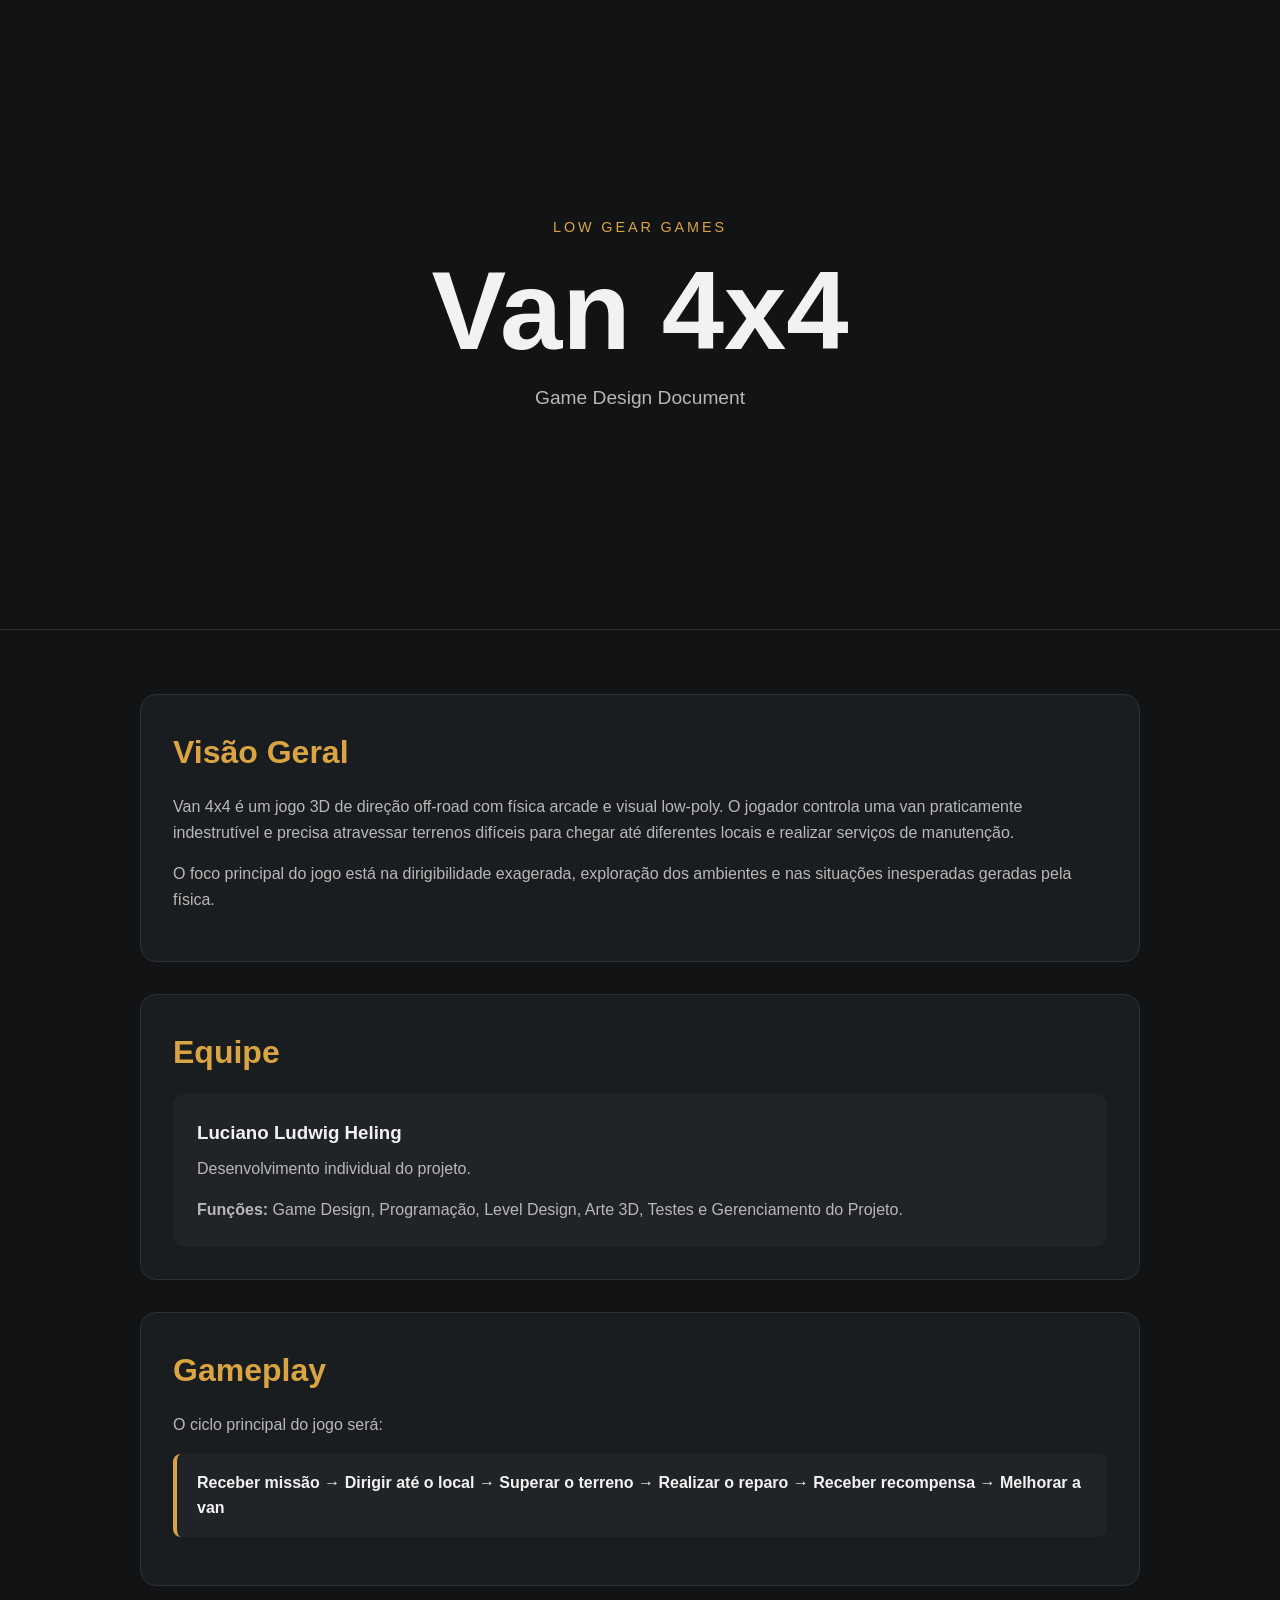
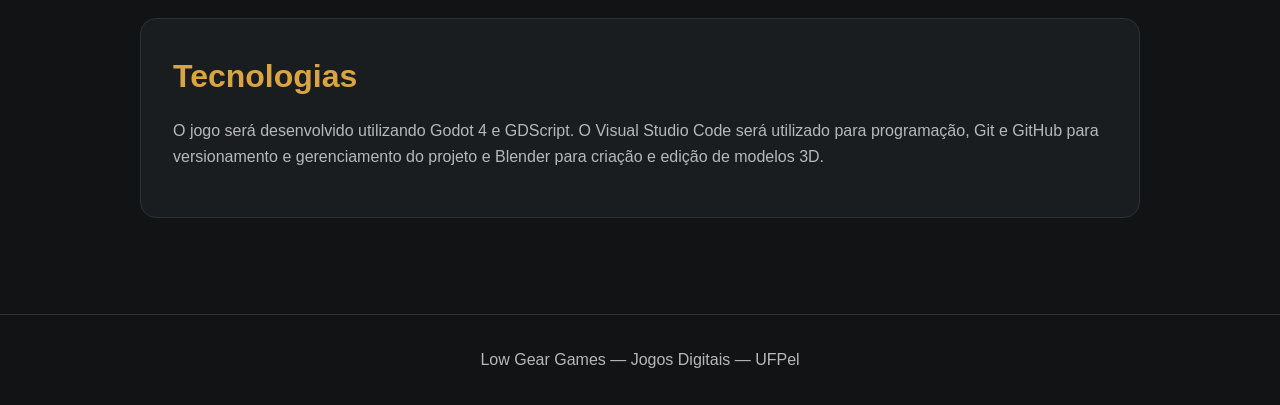
==== docs/gdd/index.html @ 1d203abe "docs: create initial GDD structure" ====
<!DOCTYPE html>
<html lang="pt-BR">
<head>
    <meta charset="UTF-8">
    <meta name="viewport" content="width=device-width, initial-scale=1.0">

    <title>Van 4x4 — Game Design Document</title>

    <link rel="stylesheet" href="style.css">
</head>

<body>

    <header class="hero">
        <p class="team-name">Low Gear Games</p>

        <h1>Van 4x4</h1>

        <p class="subtitle">
            Game Design Document
        </p>
    </header>

    <main>

        <section id="overview">
            <h2>Visão Geral</h2>

            <p>
                Van 4x4 é um jogo 3D de direção off-road com física arcade e
                visual low-poly. O jogador controla uma van praticamente
                indestrutível e precisa atravessar terrenos difíceis para
                chegar até diferentes locais e realizar serviços de manutenção.
            </p>

            <p>
                O foco principal do jogo está na dirigibilidade exagerada,
                exploração dos ambientes e nas situações inesperadas geradas
                pela física.
            </p>
        </section>


        <section id="team">
            <h2>Equipe</h2>

            <div class="team-member">
                <h3>Luciano Ludwig Heling</h3>

                <p>
                    Desenvolvimento individual do projeto.
                </p>

                <p>
                    <strong>Funções:</strong>
                    Game Design, Programação, Level Design, Arte 3D,
                    Testes e Gerenciamento do Projeto.
                </p>
            </div>
        </section>


        <section id="gameplay">
            <h2>Gameplay</h2>

            <p>
                O ciclo principal do jogo será:
            </p>

            <p class="game-loop">
                Receber missão → Dirigir até o local → Superar o terreno →
                Realizar o reparo → Receber recompensa → Melhorar a van
            </p>
        </section>


        <section id="technology">
            <h2>Tecnologias</h2>

            <p>
                O jogo será desenvolvido utilizando Godot 4 e GDScript.
                O Visual Studio Code será utilizado para programação,
                Git e GitHub para versionamento e gerenciamento do projeto
                e Blender para criação e edição de modelos 3D.
            </p>
        </section>

    </main>

    <footer>
        <p>Low Gear Games — Jogos Digitais — UFPel</p>
    </footer>

</body>
</html>
---- docs/gdd/style.css ----
:root {
    --bg: #111315;
    --panel: #1a1d20;
    --panel-soft: #202428;
    --text: #f2f2f2;
    --muted: #b8b8b8;
    --accent: #d9a441;
    --accent-soft: #7d5a1f;
    --border: #2c3136;
}

* {
    box-sizing: border-box;
    margin: 0;
    padding: 0;
}

html {
    scroll-behavior: smooth;
}

body {
    font-family: Arial, Helvetica, sans-serif;
    background: var(--bg);
    color: var(--text);
    line-height: 1.6;
}

.hero {
    min-height: 70vh;
    display: flex;
    flex-direction: column;
    justify-content: center;
    align-items: center;
    text-align: center;
    padding: 4rem 2rem;
    border-bottom: 1px solid var(--border);
}

.team-name {
    color: var(--accent);
    text-transform: uppercase;
    letter-spacing: 0.18rem;
    font-size: 0.9rem;
    margin-bottom: 1rem;
}

.hero h1 {
    font-size: clamp(3rem, 10vw, 7rem);
    line-height: 1;
    margin-bottom: 1rem;
}

.subtitle {
    color: var(--muted);
    font-size: 1.2rem;
}

main {
    width: min(1000px, 90%);
    margin: 0 auto;
    padding: 4rem 0;
}

section {
    background: var(--panel);
    border: 1px solid var(--border);
    border-radius: 16px;
    padding: 2rem;
    margin-bottom: 2rem;
}

section h2 {
    font-size: 2rem;
    margin-bottom: 1rem;
    color: var(--accent);
}

section h3 {
    margin-bottom: 0.5rem;
}

section p {
    color: var(--muted);
    margin-bottom: 1rem;
}

.team-member {
    background: var(--panel-soft);
    border-radius: 12px;
    padding: 1.5rem;
}

.team-member p:last-child {
    margin-bottom: 0;
}

.game-loop {
    background: var(--panel-soft);
    border-left: 4px solid var(--accent);
    padding: 1rem 1.25rem;
    border-radius: 8px;
    color: var(--text);
    font-weight: bold;
}

footer {
    text-align: center;
    padding: 2rem;
    color: var(--muted);
    border-top: 1px solid var(--border);
}

@media (max-width: 700px) {
    .hero {
        min-height: 55vh;
    }

    main {
        width: min(94%, 1000px);
        padding: 2rem 0;
    }

    section {
        padding: 1.4rem;
    }

    section h2 {
        font-size: 1.6rem;
    }

    .game-loop {
        font-size: 0.95rem;
    }
}
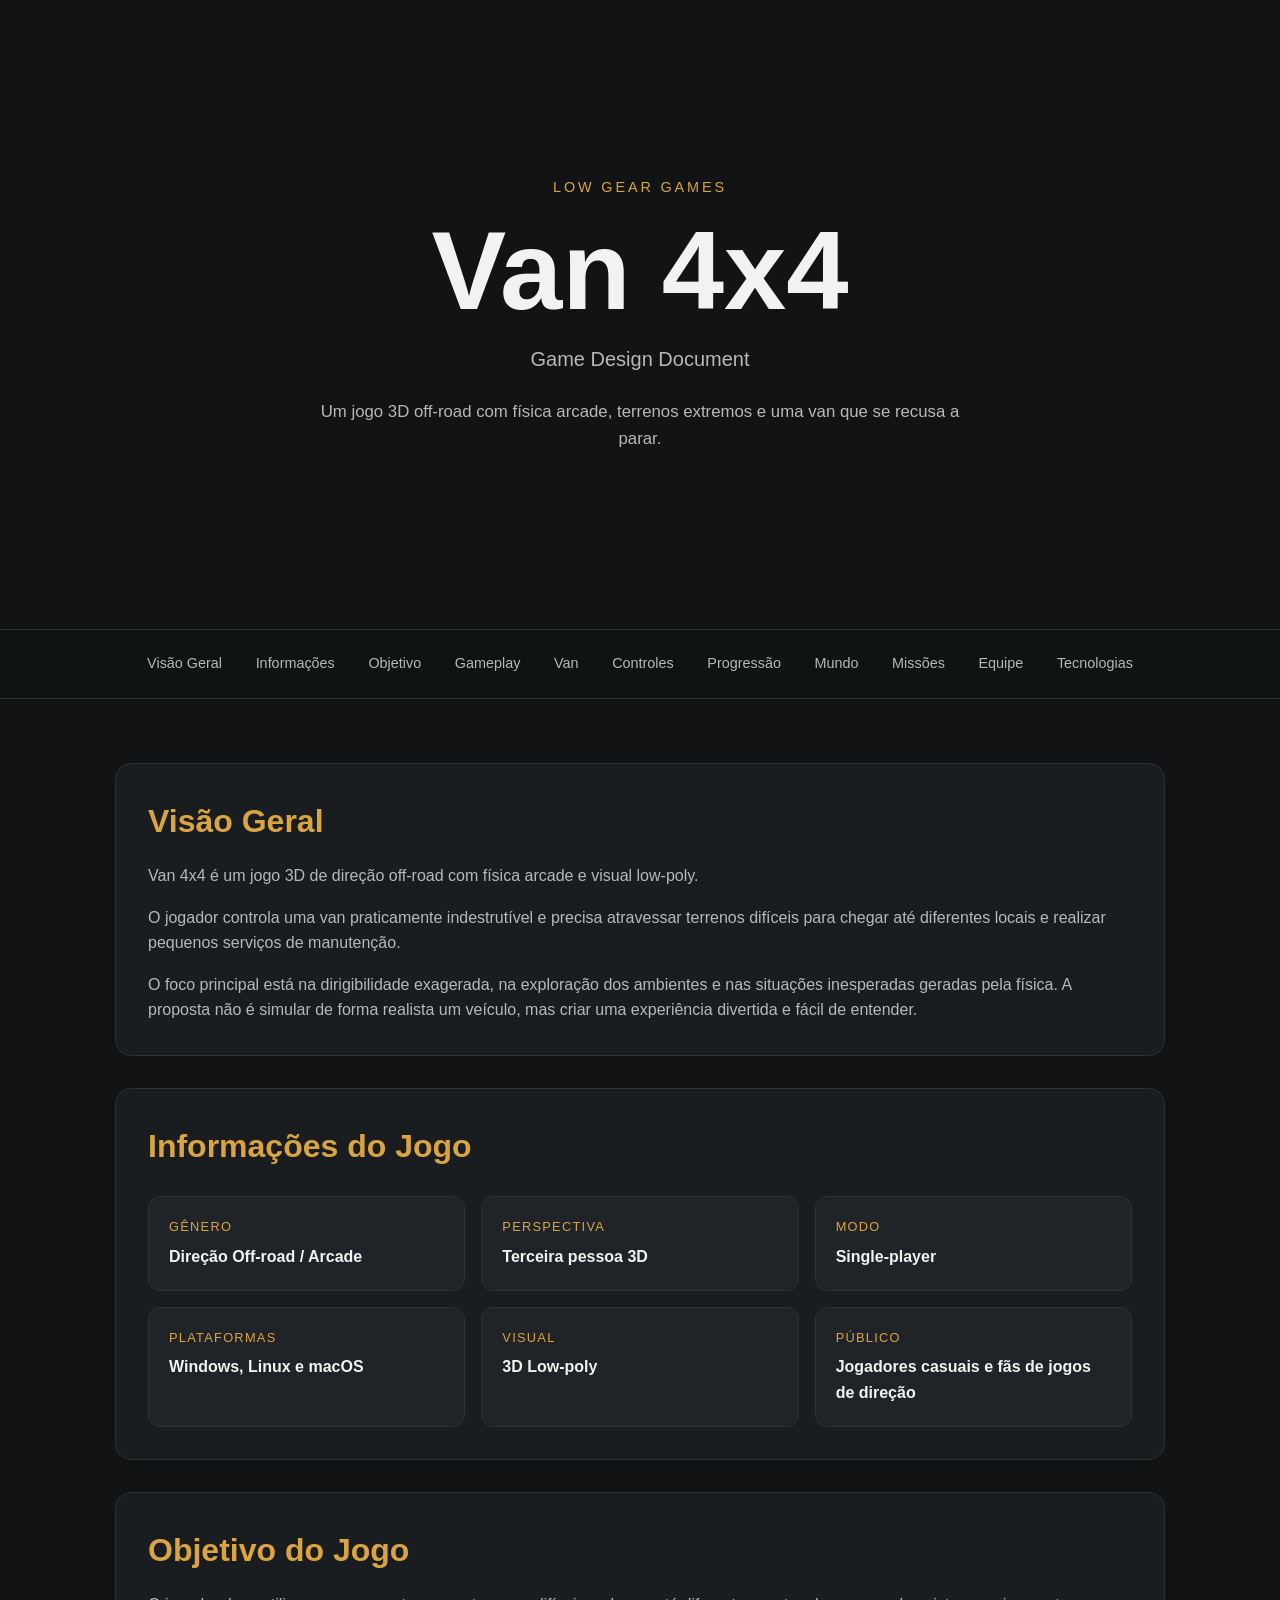
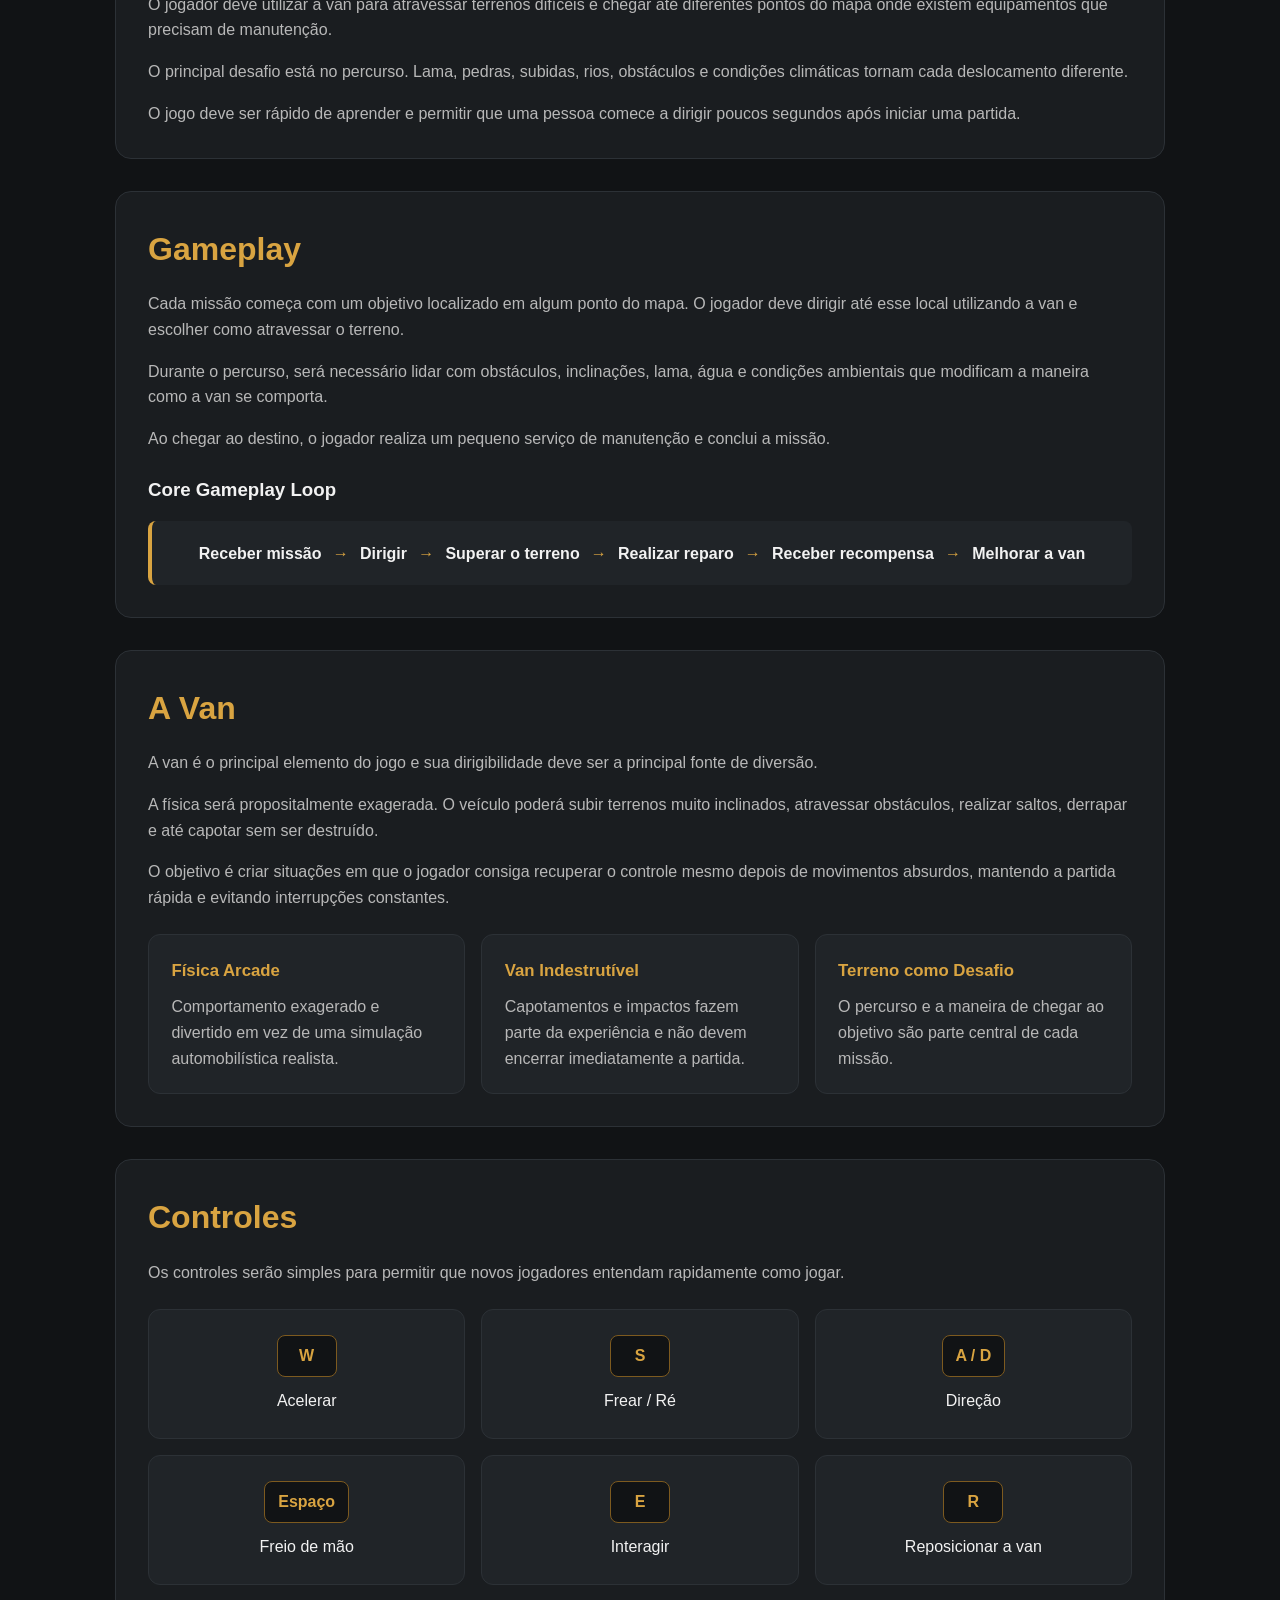
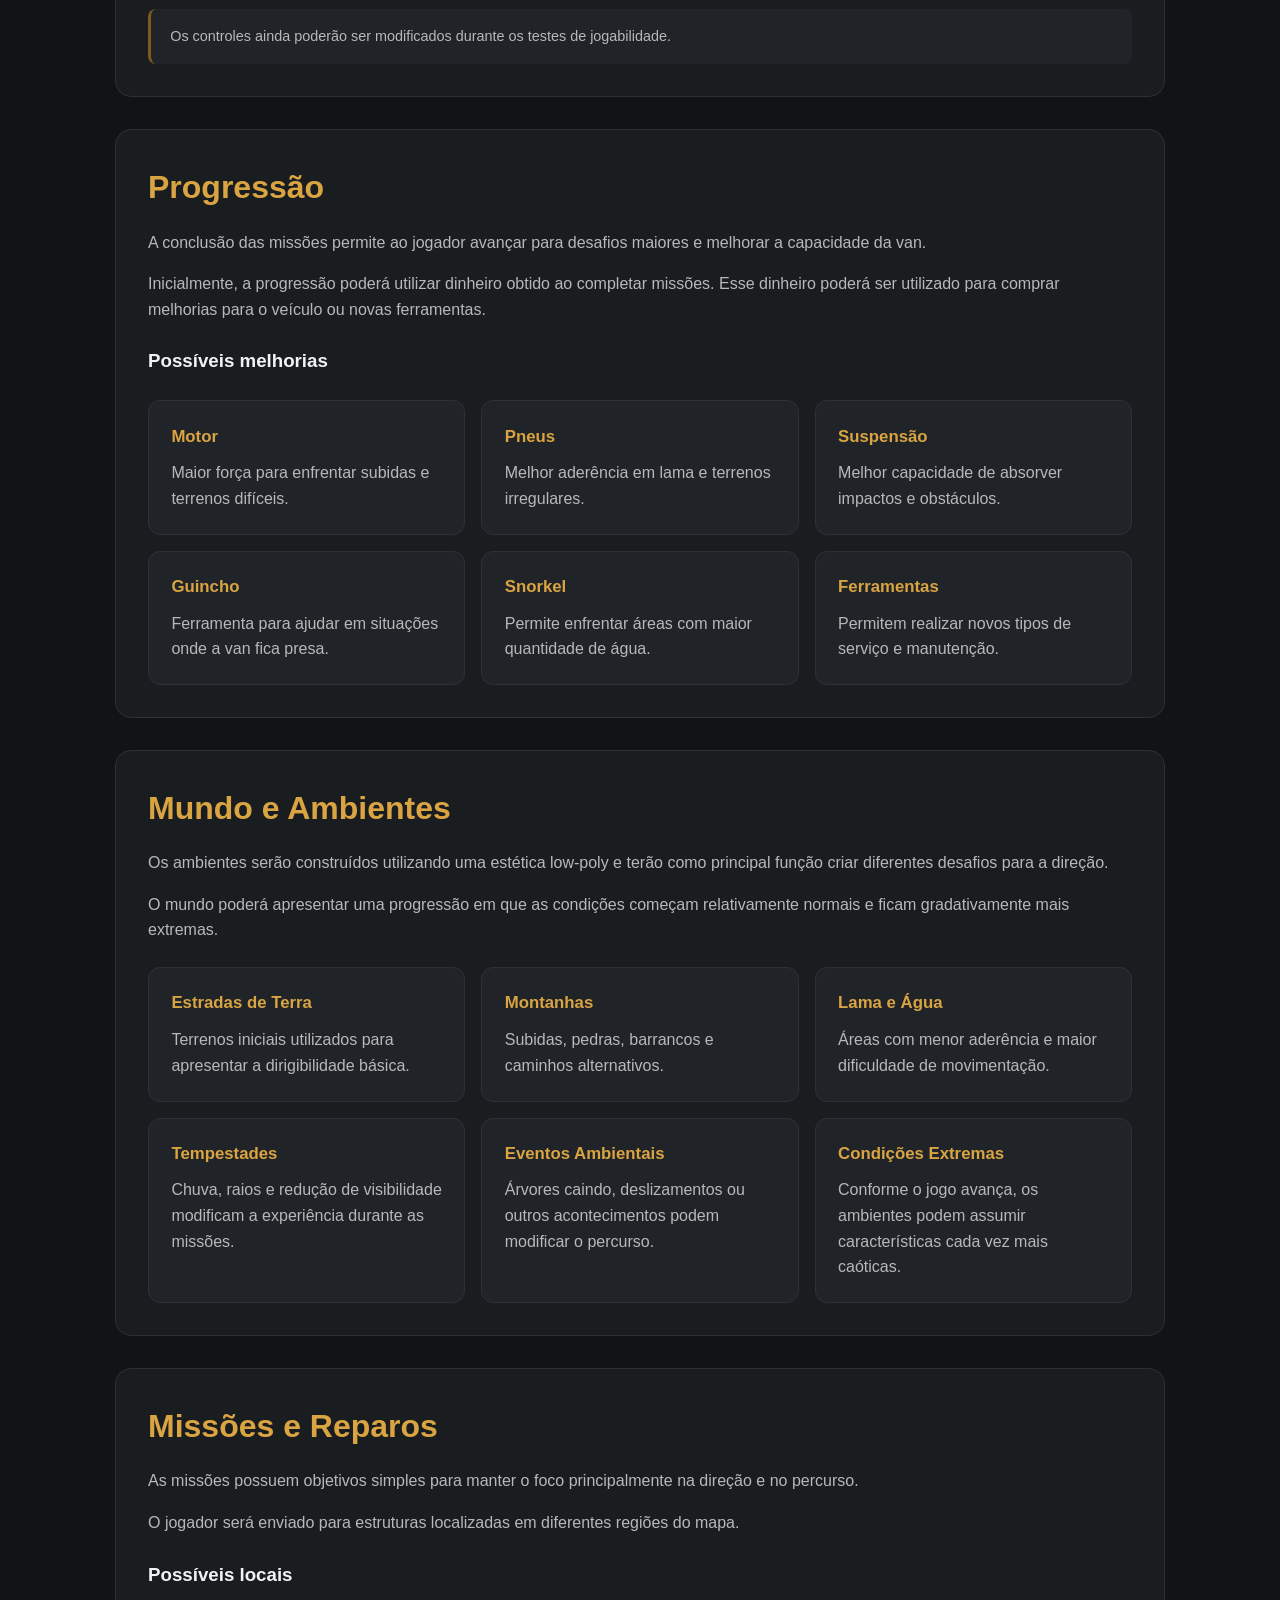
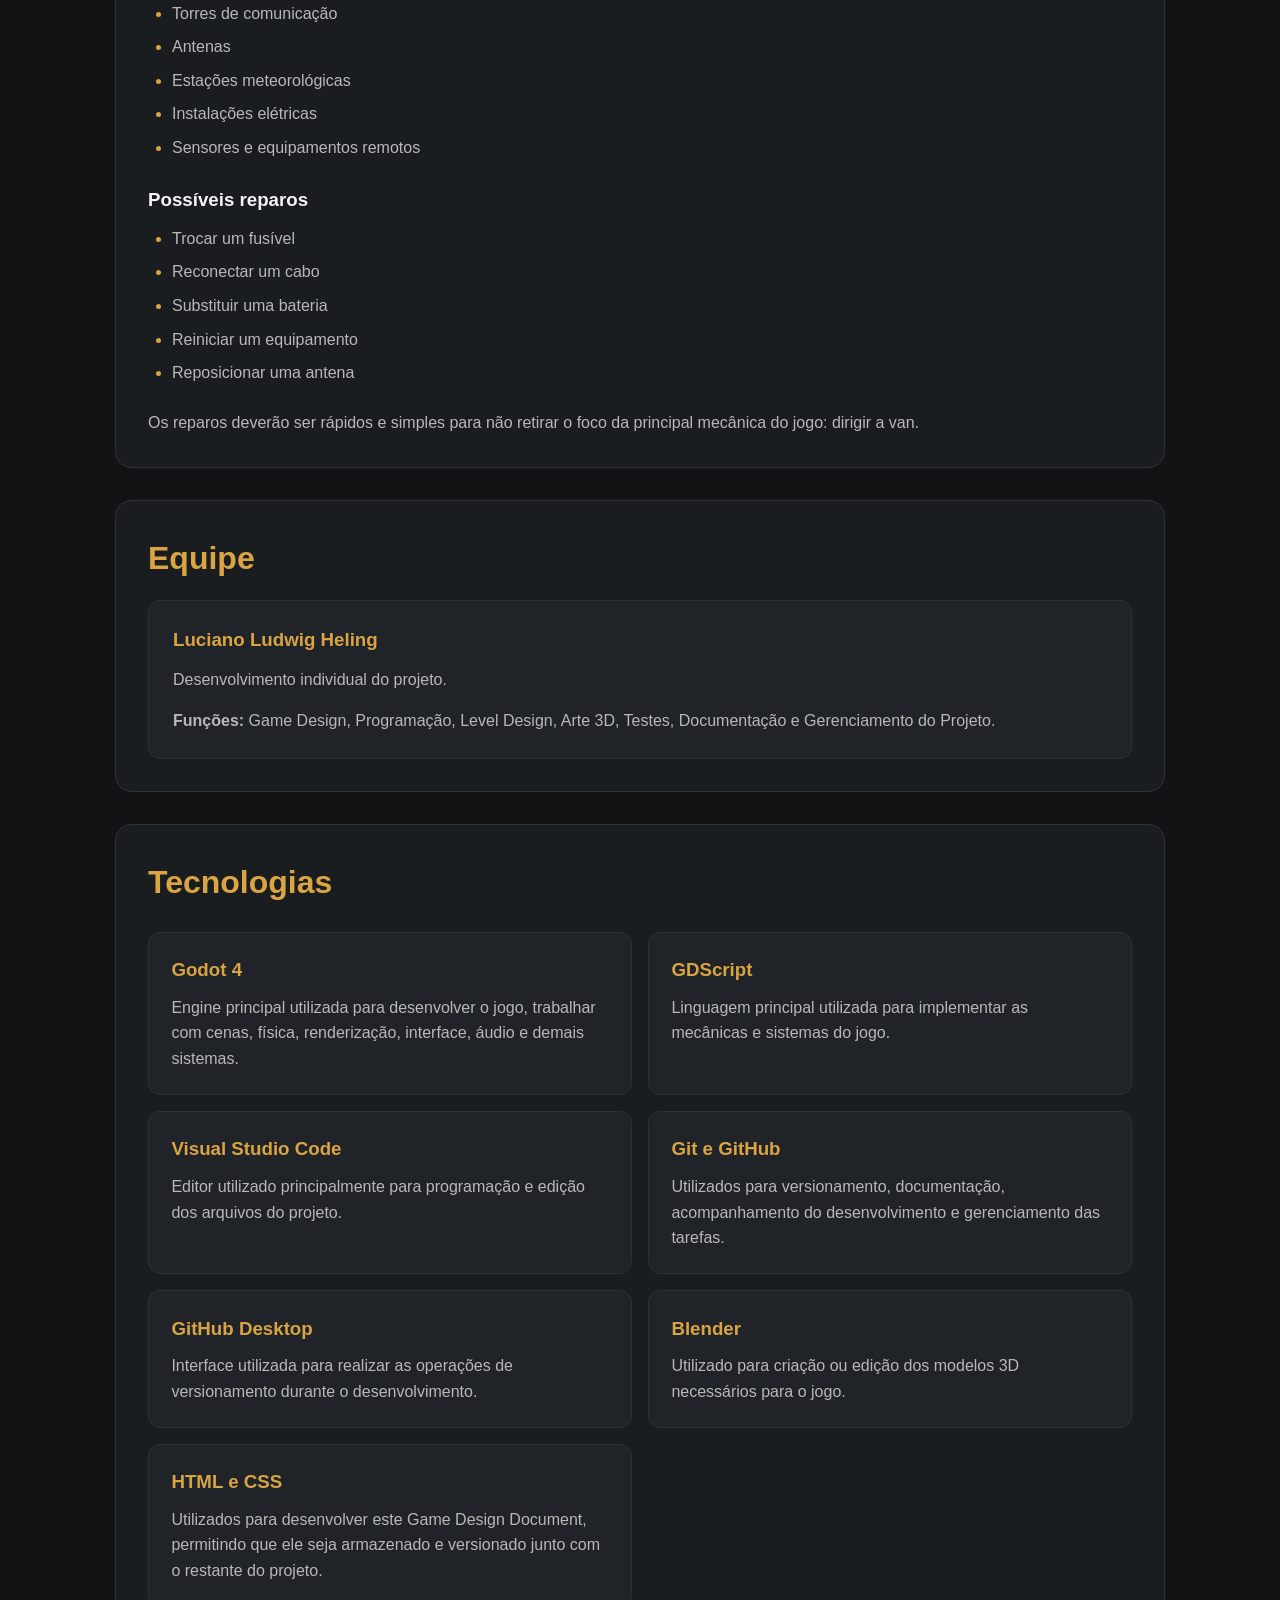
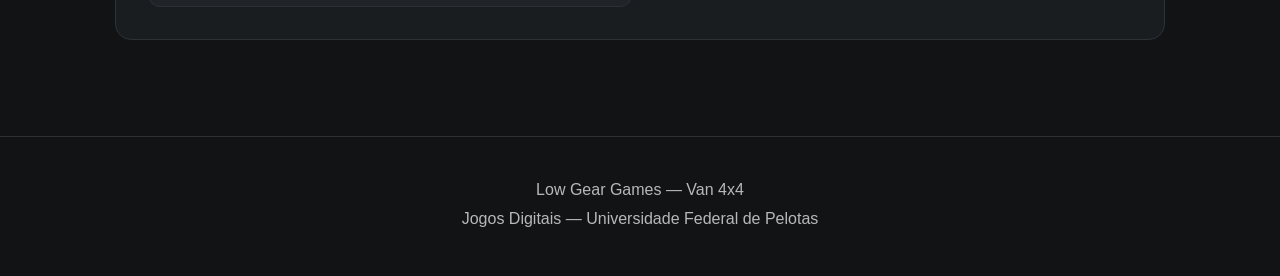
==== commit 6ca4d666: "docs: expand initial GDD Add gameplay, vehicle mechanics, controls, progression, world, missions and" ====
--- a/docs/gdd/index.html
+++ b/docs/gdd/index.html
@@ -1,5 +1,6 @@
 <!DOCTYPE html>
 <html lang="pt-BR">
+
 <head>
     <meta charset="UTF-8">
     <meta name="viewport" content="width=device-width, initial-scale=1.0">
@@ -12,39 +13,481 @@
 <body>
 
     <header class="hero">
-        <p class="team-name">Low Gear Games</p>
-
-        <h1>Van 4x4</h1>
+
+        <p class="team-name">
+            Low Gear Games
+        </p>
+
+        <h1>
+            Van 4x4
+        </h1>
 
         <p class="subtitle">
             Game Design Document
         </p>
+
+        <p class="hero-description">
+            Um jogo 3D off-road com física arcade, terrenos extremos
+            e uma van que se recusa a parar.
+        </p>
+
     </header>
 
+
+    <nav class="navigation">
+
+        <a href="#overview">Visão Geral</a>
+        <a href="#game-info">Informações</a>
+        <a href="#objective">Objetivo</a>
+        <a href="#gameplay">Gameplay</a>
+        <a href="#vehicle">Van</a>
+        <a href="#controls">Controles</a>
+        <a href="#progression">Progressão</a>
+        <a href="#world">Mundo</a>
+        <a href="#missions">Missões</a>
+        <a href="#team">Equipe</a>
+        <a href="#technology">Tecnologias</a>
+
+    </nav>
+
+
     <main>
 
+        <!-- VISÃO GERAL -->
+
         <section id="overview">
+
             <h2>Visão Geral</h2>
 
             <p>
-                Van 4x4 é um jogo 3D de direção off-road com física arcade e
-                visual low-poly. O jogador controla uma van praticamente
-                indestrutível e precisa atravessar terrenos difíceis para
-                chegar até diferentes locais e realizar serviços de manutenção.
-            </p>
-
-            <p>
-                O foco principal do jogo está na dirigibilidade exagerada,
-                exploração dos ambientes e nas situações inesperadas geradas
-                pela física.
-            </p>
-        </section>
-
+                Van 4x4 é um jogo 3D de direção off-road com física arcade
+                e visual low-poly.
+            </p>
+
+            <p>
+                O jogador controla uma van praticamente indestrutível e
+                precisa atravessar terrenos difíceis para chegar até diferentes
+                locais e realizar pequenos serviços de manutenção.
+            </p>
+
+            <p>
+                O foco principal está na dirigibilidade exagerada, na exploração
+                dos ambientes e nas situações inesperadas geradas pela física.
+                A proposta não é simular de forma realista um veículo, mas criar
+                uma experiência divertida e fácil de entender.
+            </p>
+
+        </section>
+
+
+        <!-- INFORMAÇÕES -->
+
+        <section id="game-info">
+
+            <h2>Informações do Jogo</h2>
+
+            <div class="info-grid">
+
+                <div class="info-card">
+                    <span>Gênero</span>
+                    <strong>Direção Off-road / Arcade</strong>
+                </div>
+
+                <div class="info-card">
+                    <span>Perspectiva</span>
+                    <strong>Terceira pessoa 3D</strong>
+                </div>
+
+                <div class="info-card">
+                    <span>Modo</span>
+                    <strong>Single-player</strong>
+                </div>
+
+                <div class="info-card">
+                    <span>Plataformas</span>
+                    <strong>Windows, Linux e macOS</strong>
+                </div>
+
+                <div class="info-card">
+                    <span>Visual</span>
+                    <strong>3D Low-poly</strong>
+                </div>
+
+                <div class="info-card">
+                    <span>Público</span>
+                    <strong>Jogadores casuais e fãs de jogos de direção</strong>
+                </div>
+
+            </div>
+
+        </section>
+
+
+        <!-- OBJETIVO -->
+
+        <section id="objective">
+
+            <h2>Objetivo do Jogo</h2>
+
+            <p>
+                O jogador deve utilizar a van para atravessar terrenos
+                difíceis e chegar até diferentes pontos do mapa onde existem
+                equipamentos que precisam de manutenção.
+            </p>
+
+            <p>
+                O principal desafio está no percurso. Lama, pedras,
+                subidas, rios, obstáculos e condições climáticas tornam
+                cada deslocamento diferente.
+            </p>
+
+            <p>
+                O jogo deve ser rápido de aprender e permitir que uma pessoa
+                comece a dirigir poucos segundos após iniciar uma partida.
+            </p>
+
+        </section>
+
+
+        <!-- GAMEPLAY -->
+
+        <section id="gameplay">
+
+            <h2>Gameplay</h2>
+
+            <p>
+                Cada missão começa com um objetivo localizado em algum ponto
+                do mapa. O jogador deve dirigir até esse local utilizando
+                a van e escolher como atravessar o terreno.
+            </p>
+
+            <p>
+                Durante o percurso, será necessário lidar com obstáculos,
+                inclinações, lama, água e condições ambientais que modificam
+                a maneira como a van se comporta.
+            </p>
+
+            <p>
+                Ao chegar ao destino, o jogador realiza um pequeno serviço
+                de manutenção e conclui a missão.
+            </p>
+
+            <h3>Core Gameplay Loop</h3>
+
+            <div class="game-loop">
+
+                <span>Receber missão</span>
+                <span>→</span>
+
+                <span>Dirigir</span>
+                <span>→</span>
+
+                <span>Superar o terreno</span>
+                <span>→</span>
+
+                <span>Realizar reparo</span>
+                <span>→</span>
+
+                <span>Receber recompensa</span>
+                <span>→</span>
+
+                <span>Melhorar a van</span>
+
+            </div>
+
+        </section>
+
+
+        <!-- MECÂNICA DA VAN -->
+
+        <section id="vehicle">
+
+            <h2>A Van</h2>
+
+            <p>
+                A van é o principal elemento do jogo e sua dirigibilidade
+                deve ser a principal fonte de diversão.
+            </p>
+
+            <p>
+                A física será propositalmente exagerada. O veículo poderá
+                subir terrenos muito inclinados, atravessar obstáculos,
+                realizar saltos, derrapar e até capotar sem ser destruído.
+            </p>
+
+            <p>
+                O objetivo é criar situações em que o jogador consiga
+                recuperar o controle mesmo depois de movimentos absurdos,
+                mantendo a partida rápida e evitando interrupções constantes.
+            </p>
+
+            <div class="feature-grid">
+
+                <div class="feature-card">
+                    <h3>Física Arcade</h3>
+
+                    <p>
+                        Comportamento exagerado e divertido em vez de
+                        uma simulação automobilística realista.
+                    </p>
+                </div>
+
+                <div class="feature-card">
+                    <h3>Van Indestrutível</h3>
+
+                    <p>
+                        Capotamentos e impactos fazem parte da experiência
+                        e não devem encerrar imediatamente a partida.
+                    </p>
+                </div>
+
+                <div class="feature-card">
+                    <h3>Terreno como Desafio</h3>
+
+                    <p>
+                        O percurso e a maneira de chegar ao objetivo são
+                        parte central de cada missão.
+                    </p>
+                </div>
+
+            </div>
+
+        </section>
+
+
+        <!-- CONTROLES -->
+
+        <section id="controls">
+
+            <h2>Controles</h2>
+
+            <p>
+                Os controles serão simples para permitir que novos jogadores
+                entendam rapidamente como jogar.
+            </p>
+
+            <div class="controls-grid">
+
+                <div class="control-card">
+                    <span>W</span>
+                    <p>Acelerar</p>
+                </div>
+
+                <div class="control-card">
+                    <span>S</span>
+                    <p>Frear / Ré</p>
+                </div>
+
+                <div class="control-card">
+                    <span>A / D</span>
+                    <p>Direção</p>
+                </div>
+
+                <div class="control-card">
+                    <span>Espaço</span>
+                    <p>Freio de mão</p>
+                </div>
+
+                <div class="control-card">
+                    <span>E</span>
+                    <p>Interagir</p>
+                </div>
+
+                <div class="control-card">
+                    <span>R</span>
+                    <p>Reposicionar a van</p>
+                </div>
+
+            </div>
+
+            <p class="note">
+                Os controles ainda poderão ser modificados durante os testes
+                de jogabilidade.
+            </p>
+
+        </section>
+
+
+        <!-- PROGRESSÃO -->
+
+        <section id="progression">
+
+            <h2>Progressão</h2>
+
+            <p>
+                A conclusão das missões permite ao jogador avançar para
+                desafios maiores e melhorar a capacidade da van.
+            </p>
+
+            <p>
+                Inicialmente, a progressão poderá utilizar dinheiro obtido
+                ao completar missões. Esse dinheiro poderá ser utilizado
+                para comprar melhorias para o veículo ou novas ferramentas.
+            </p>
+
+            <h3>Possíveis melhorias</h3>
+
+            <div class="feature-grid">
+
+                <div class="feature-card">
+                    <h3>Motor</h3>
+                    <p>Maior força para enfrentar subidas e terrenos difíceis.</p>
+                </div>
+
+                <div class="feature-card">
+                    <h3>Pneus</h3>
+                    <p>Melhor aderência em lama e terrenos irregulares.</p>
+                </div>
+
+                <div class="feature-card">
+                    <h3>Suspensão</h3>
+                    <p>Melhor capacidade de absorver impactos e obstáculos.</p>
+                </div>
+
+                <div class="feature-card">
+                    <h3>Guincho</h3>
+                    <p>Ferramenta para ajudar em situações onde a van fica presa.</p>
+                </div>
+
+                <div class="feature-card">
+                    <h3>Snorkel</h3>
+                    <p>Permite enfrentar áreas com maior quantidade de água.</p>
+                </div>
+
+                <div class="feature-card">
+                    <h3>Ferramentas</h3>
+                    <p>Permitem realizar novos tipos de serviço e manutenção.</p>
+                </div>
+
+            </div>
+
+        </section>
+
+
+        <!-- MUNDO -->
+
+        <section id="world">
+
+            <h2>Mundo e Ambientes</h2>
+
+            <p>
+                Os ambientes serão construídos utilizando uma estética
+                low-poly e terão como principal função criar diferentes
+                desafios para a direção.
+            </p>
+
+            <p>
+                O mundo poderá apresentar uma progressão em que as condições
+                começam relativamente normais e ficam gradativamente mais
+                extremas.
+            </p>
+
+            <div class="feature-grid">
+
+                <div class="feature-card">
+                    <h3>Estradas de Terra</h3>
+                    <p>
+                        Terrenos iniciais utilizados para apresentar
+                        a dirigibilidade básica.
+                    </p>
+                </div>
+
+                <div class="feature-card">
+                    <h3>Montanhas</h3>
+                    <p>
+                        Subidas, pedras, barrancos e caminhos alternativos.
+                    </p>
+                </div>
+
+                <div class="feature-card">
+                    <h3>Lama e Água</h3>
+                    <p>
+                        Áreas com menor aderência e maior dificuldade
+                        de movimentação.
+                    </p>
+                </div>
+
+                <div class="feature-card">
+                    <h3>Tempestades</h3>
+                    <p>
+                        Chuva, raios e redução de visibilidade modificam
+                        a experiência durante as missões.
+                    </p>
+                </div>
+
+                <div class="feature-card">
+                    <h3>Eventos Ambientais</h3>
+                    <p>
+                        Árvores caindo, deslizamentos ou outros acontecimentos
+                        podem modificar o percurso.
+                    </p>
+                </div>
+
+                <div class="feature-card">
+                    <h3>Condições Extremas</h3>
+                    <p>
+                        Conforme o jogo avança, os ambientes podem assumir
+                        características cada vez mais caóticas.
+                    </p>
+                </div>
+
+            </div>
+
+        </section>
+
+
+        <!-- MISSÕES -->
+
+        <section id="missions">
+
+            <h2>Missões e Reparos</h2>
+
+            <p>
+                As missões possuem objetivos simples para manter o foco
+                principalmente na direção e no percurso.
+            </p>
+
+            <p>
+                O jogador será enviado para estruturas localizadas em
+                diferentes regiões do mapa.
+            </p>
+
+            <h3>Possíveis locais</h3>
+
+            <ul class="gdd-list">
+                <li>Torres de comunicação</li>
+                <li>Antenas</li>
+                <li>Estações meteorológicas</li>
+                <li>Instalações elétricas</li>
+                <li>Sensores e equipamentos remotos</li>
+            </ul>
+
+            <h3>Possíveis reparos</h3>
+
+            <ul class="gdd-list">
+                <li>Trocar um fusível</li>
+                <li>Reconectar um cabo</li>
+                <li>Substituir uma bateria</li>
+                <li>Reiniciar um equipamento</li>
+                <li>Reposicionar uma antena</li>
+            </ul>
+
+            <p>
+                Os reparos deverão ser rápidos e simples para não retirar
+                o foco da principal mecânica do jogo: dirigir a van.
+            </p>
+
+        </section>
+
+
+        <!-- EQUIPE -->
 
         <section id="team">
+
             <h2>Equipe</h2>
 
             <div class="team-member">
+
                 <h3>Luciano Ludwig Heling</h3>
 
                 <p>
@@ -54,42 +497,129 @@
                 <p>
                     <strong>Funções:</strong>
                     Game Design, Programação, Level Design, Arte 3D,
-                    Testes e Gerenciamento do Projeto.
+                    Testes, Documentação e Gerenciamento do Projeto.
                 </p>
-            </div>
-        </section>
-
-
-        <section id="gameplay">
-            <h2>Gameplay</h2>
-
-            <p>
-                O ciclo principal do jogo será:
-            </p>
-
-            <p class="game-loop">
-                Receber missão → Dirigir até o local → Superar o terreno →
-                Realizar o reparo → Receber recompensa → Melhorar a van
-            </p>
-        </section>
-
+
+            </div>
+
+        </section>
+
+
+        <!-- TECNOLOGIAS -->
 
         <section id="technology">
+
             <h2>Tecnologias</h2>
 
-            <p>
-                O jogo será desenvolvido utilizando Godot 4 e GDScript.
-                O Visual Studio Code será utilizado para programação,
-                Git e GitHub para versionamento e gerenciamento do projeto
-                e Blender para criação e edição de modelos 3D.
-            </p>
-        </section>
+            <div class="technology-grid">
+
+                <div class="technology-card">
+
+                    <h3>Godot 4</h3>
+
+                    <p>
+                        Engine principal utilizada para desenvolver o jogo,
+                        trabalhar com cenas, física, renderização, interface,
+                        áudio e demais sistemas.
+                    </p>
+
+                </div>
+
+
+                <div class="technology-card">
+
+                    <h3>GDScript</h3>
+
+                    <p>
+                        Linguagem principal utilizada para implementar
+                        as mecânicas e sistemas do jogo.
+                    </p>
+
+                </div>
+
+
+                <div class="technology-card">
+
+                    <h3>Visual Studio Code</h3>
+
+                    <p>
+                        Editor utilizado principalmente para programação
+                        e edição dos arquivos do projeto.
+                    </p>
+
+                </div>
+
+
+                <div class="technology-card">
+
+                    <h3>Git e GitHub</h3>
+
+                    <p>
+                        Utilizados para versionamento, documentação,
+                        acompanhamento do desenvolvimento e gerenciamento
+                        das tarefas.
+                    </p>
+
+                </div>
+
+
+                <div class="technology-card">
+
+                    <h3>GitHub Desktop</h3>
+
+                    <p>
+                        Interface utilizada para realizar as operações
+                        de versionamento durante o desenvolvimento.
+                    </p>
+
+                </div>
+
+
+                <div class="technology-card">
+
+                    <h3>Blender</h3>
+
+                    <p>
+                        Utilizado para criação ou edição dos modelos 3D
+                        necessários para o jogo.
+                    </p>
+
+                </div>
+
+
+                <div class="technology-card">
+
+                    <h3>HTML e CSS</h3>
+
+                    <p>
+                        Utilizados para desenvolver este Game Design Document,
+                        permitindo que ele seja armazenado e versionado junto
+                        com o restante do projeto.
+                    </p>
+
+                </div>
+
+            </div>
+
+        </section>
+
 
     </main>
 
+
     <footer>
-        <p>Low Gear Games — Jogos Digitais — UFPel</p>
+
+        <p>
+            Low Gear Games — Van 4x4
+        </p>
+
+        <p>
+            Jogos Digitais — Universidade Federal de Pelotas
+        </p>
+
     </footer>
 
+
 </body>
+
 </html>
--- a/docs/gdd/style.css
+++ b/docs/gdd/style.css
@@ -2,12 +2,21 @@
     --bg: #111315;
     --panel: #1a1d20;
     --panel-soft: #202428;
+    --panel-hover: #262b30;
+
     --text: #f2f2f2;
     --muted: #b8b8b8;
+
     --accent: #d9a441;
     --accent-soft: #7d5a1f;
+
     --border: #2c3136;
-}
+
+    --max-width: 1050px;
+}
+
+
+/* RESET */
 
 * {
     box-sizing: border-box;
@@ -17,6 +26,7 @@
 
 html {
     scroll-behavior: smooth;
+    scroll-padding-top: 90px;
 }
 
 body {
@@ -26,110 +36,579 @@
     line-height: 1.6;
 }
 
+
+/* LINKS */
+
+a {
+    color: inherit;
+    text-decoration: none;
+}
+
+
+/* CAPA */
+
 .hero {
     min-height: 70vh;
+
     display: flex;
     flex-direction: column;
     justify-content: center;
     align-items: center;
+
     text-align: center;
+
     padding: 4rem 2rem;
+
     border-bottom: 1px solid var(--border);
 }
 
 .team-name {
     color: var(--accent);
+
     text-transform: uppercase;
     letter-spacing: 0.18rem;
+
     font-size: 0.9rem;
+
     margin-bottom: 1rem;
 }
 
 .hero h1 {
     font-size: clamp(3rem, 10vw, 7rem);
+
     line-height: 1;
+
     margin-bottom: 1rem;
 }
 
 .subtitle {
     color: var(--muted);
-    font-size: 1.2rem;
-}
+
+    font-size: 1.25rem;
+
+    margin-bottom: 1.5rem;
+}
+
+.hero-description {
+    max-width: 650px;
+
+    color: var(--muted);
+
+    font-size: 1.05rem;
+
+    margin: 0 auto;
+}
+
+
+/* NAVEGAÇÃO */
+
+.navigation {
+    position: sticky;
+    top: 0;
+    z-index: 100;
+
+    display: flex;
+    justify-content: center;
+    align-items: center;
+    flex-wrap: wrap;
+
+    gap: 0.5rem;
+
+    padding: 0.9rem 1.5rem;
+
+    background: rgba(17, 19, 21, 0.95);
+
+    border-bottom: 1px solid var(--border);
+
+    backdrop-filter: blur(12px);
+}
+
+.navigation a {
+    padding: 0.5rem 0.8rem;
+
+    border-radius: 8px;
+
+    color: var(--muted);
+
+    font-size: 0.9rem;
+
+    transition:
+        background 0.2s ease,
+        color 0.2s ease;
+}
+
+.navigation a:hover {
+    background: var(--panel-soft);
+    color: var(--accent);
+}
+
+
+/* CONTEÚDO */
 
 main {
-    width: min(1000px, 90%);
+    width: min(var(--max-width), 90%);
+
     margin: 0 auto;
+
     padding: 4rem 0;
 }
 
 section {
     background: var(--panel);
+
     border: 1px solid var(--border);
+
     border-radius: 16px;
+
     padding: 2rem;
+
     margin-bottom: 2rem;
 }
 
 section h2 {
+    color: var(--accent);
+
     font-size: 2rem;
+
     margin-bottom: 1rem;
-    color: var(--accent);
 }
 
 section h3 {
-    margin-bottom: 0.5rem;
+    color: var(--text);
+
+    margin-top: 1.5rem;
+    margin-bottom: 0.7rem;
 }
 
 section p {
     color: var(--muted);
+
     margin-bottom: 1rem;
 }
 
+section p:last-child {
+    margin-bottom: 0;
+}
+
+
+/* INFORMAÇÕES DO JOGO */
+
+.info-grid {
+    display: grid;
+
+    grid-template-columns: repeat(3, 1fr);
+
+    gap: 1rem;
+
+    margin-top: 1.5rem;
+}
+
+.info-card {
+    background: var(--panel-soft);
+
+    border: 1px solid var(--border);
+
+    border-radius: 12px;
+
+    padding: 1.25rem;
+
+    transition:
+        transform 0.2s ease,
+        background 0.2s ease;
+}
+
+.info-card:hover {
+    transform: translateY(-2px);
+
+    background: var(--panel-hover);
+}
+
+.info-card span {
+    display: block;
+
+    color: var(--accent);
+
+    font-size: 0.8rem;
+
+    text-transform: uppercase;
+
+    letter-spacing: 0.08rem;
+
+    margin-bottom: 0.4rem;
+}
+
+.info-card strong {
+    font-size: 1rem;
+
+    font-weight: 600;
+}
+
+
+/* GAMEPLAY LOOP */
+
+.game-loop {
+    display: flex;
+
+    align-items: center;
+    justify-content: center;
+
+    flex-wrap: wrap;
+
+    gap: 0.7rem;
+
+    margin-top: 1rem;
+
+    background: var(--panel-soft);
+
+    border-left: 4px solid var(--accent);
+
+    border-radius: 8px;
+
+    padding: 1.2rem 1.4rem;
+
+    color: var(--text);
+
+    font-weight: bold;
+}
+
+.game-loop span:nth-child(even) {
+    color: var(--accent);
+}
+
+
+/* CARDS DE MECÂNICAS */
+
+.feature-grid {
+    display: grid;
+
+    grid-template-columns: repeat(3, 1fr);
+
+    gap: 1rem;
+
+    margin-top: 1.5rem;
+}
+
+.feature-card {
+    background: var(--panel-soft);
+
+    border: 1px solid var(--border);
+
+    border-radius: 12px;
+
+    padding: 1.4rem;
+
+    transition:
+        transform 0.2s ease,
+        background 0.2s ease;
+}
+
+.feature-card:hover {
+    transform: translateY(-2px);
+
+    background: var(--panel-hover);
+}
+
+.feature-card h3 {
+    color: var(--accent);
+
+    font-size: 1.05rem;
+
+    margin-top: 0;
+    margin-bottom: 0.6rem;
+}
+
+.feature-card p {
+    margin-bottom: 0;
+}
+
+
+/* CONTROLES */
+
+.controls-grid {
+    display: grid;
+
+    grid-template-columns: repeat(3, 1fr);
+
+    gap: 1rem;
+
+    margin-top: 1.5rem;
+    margin-bottom: 1.5rem;
+}
+
+.control-card {
+    display: flex;
+
+    flex-direction: column;
+
+    align-items: center;
+    justify-content: center;
+
+    text-align: center;
+
+    min-height: 130px;
+
+    background: var(--panel-soft);
+
+    border: 1px solid var(--border);
+
+    border-radius: 12px;
+
+    padding: 1.2rem;
+}
+
+.control-card span {
+    display: inline-flex;
+
+    align-items: center;
+    justify-content: center;
+
+    min-width: 60px;
+    min-height: 42px;
+
+    margin-bottom: 0.7rem;
+
+    padding: 0.4rem 0.8rem;
+
+    background: var(--bg);
+
+    border: 1px solid var(--accent-soft);
+
+    border-radius: 8px;
+
+    color: var(--accent);
+
+    font-weight: bold;
+}
+
+.control-card p {
+    margin-bottom: 0;
+
+    color: var(--text);
+}
+
+.note {
+    padding: 1rem 1.2rem;
+
+    background: var(--panel-soft);
+
+    border-left: 3px solid var(--accent-soft);
+
+    border-radius: 8px;
+
+    font-size: 0.9rem;
+}
+
+
+/* LISTAS */
+
+.gdd-list {
+    margin-top: 0.5rem;
+    margin-bottom: 1.5rem;
+
+    padding-left: 1.5rem;
+
+    color: var(--muted);
+}
+
+.gdd-list li {
+    margin-bottom: 0.5rem;
+}
+
+.gdd-list li::marker {
+    color: var(--accent);
+}
+
+
+/* EQUIPE */
+
 .team-member {
     background: var(--panel-soft);
+
+    border: 1px solid var(--border);
+
     border-radius: 12px;
+
     padding: 1.5rem;
+}
+
+.team-member h3 {
+    color: var(--accent);
+
+    margin-top: 0;
 }
 
 .team-member p:last-child {
     margin-bottom: 0;
 }
 
-.game-loop {
-    background: var(--panel-soft);
-    border-left: 4px solid var(--accent);
-    padding: 1rem 1.25rem;
-    border-radius: 8px;
-    color: var(--text);
-    font-weight: bold;
-}
+
+/* TECNOLOGIAS */
+
+.technology-grid {
+    display: grid;
+
+    grid-template-columns: repeat(2, 1fr);
+
+    gap: 1rem;
+
+    margin-top: 1.5rem;
+}
+
+.technology-card {
+    background: var(--panel-soft);
+
+    border: 1px solid var(--border);
+
+    border-radius: 12px;
+
+    padding: 1.4rem;
+
+    transition:
+        transform 0.2s ease,
+        background 0.2s ease;
+}
+
+.technology-card:hover {
+    transform: translateY(-2px);
+
+    background: var(--panel-hover);
+}
+
+.technology-card h3 {
+    color: var(--accent);
+
+    margin-top: 0;
+    margin-bottom: 0.6rem;
+}
+
+.technology-card p {
+    margin-bottom: 0;
+}
+
+
+/* RODAPÉ */
 
 footer {
     text-align: center;
-    padding: 2rem;
+
+    padding: 2.5rem 2rem;
+
     color: var(--muted);
+
     border-top: 1px solid var(--border);
 }
 
+footer p {
+    margin-bottom: 0.25rem;
+}
+
+
+/* TABLETS */
+
+@media (max-width: 900px) {
+
+    .info-grid {
+        grid-template-columns: repeat(2, 1fr);
+    }
+
+    .feature-grid {
+        grid-template-columns: repeat(2, 1fr);
+    }
+
+    .controls-grid {
+        grid-template-columns: repeat(2, 1fr);
+    }
+
+}
+
+
+/* CELULARES */
+
 @media (max-width: 700px) {
+
+    html {
+        scroll-padding-top: 130px;
+    }
+
     .hero {
         min-height: 55vh;
-    }
+
+        padding: 3rem 1.4rem;
+    }
+
+    .hero h1 {
+        font-size: clamp(3rem, 17vw, 5rem);
+    }
+
+    .hero-description {
+        font-size: 0.95rem;
+    }
+
+
+    /* Navegação */
+
+    .navigation {
+        justify-content: flex-start;
+
+        flex-wrap: nowrap;
+
+        overflow-x: auto;
+
+        padding: 0.7rem 1rem;
+
+        scrollbar-width: none;
+    }
+
+    .navigation::-webkit-scrollbar {
+        display: none;
+    }
+
+    .navigation a {
+        flex-shrink: 0;
+    }
+
+
+    /* Conteúdo */
 
     main {
-        width: min(94%, 1000px);
+        width: 94%;
+
         padding: 2rem 0;
     }
 
     section {
         padding: 1.4rem;
+
+        border-radius: 12px;
     }
 
     section h2 {
         font-size: 1.6rem;
     }
 
+
+    /* Grids */
+
+    .info-grid,
+    .feature-grid,
+    .controls-grid,
+    .technology-grid {
+        grid-template-columns: 1fr;
+    }
+
+
+    /* Gameplay */
+
     .game-loop {
-        font-size: 0.95rem;
-    }
+        flex-direction: column;
+
+        align-items: stretch;
+
+        text-align: center;
+    }
+
+    .game-loop span:nth-child(even) {
+        transform: rotate(90deg);
+    }
+
 }
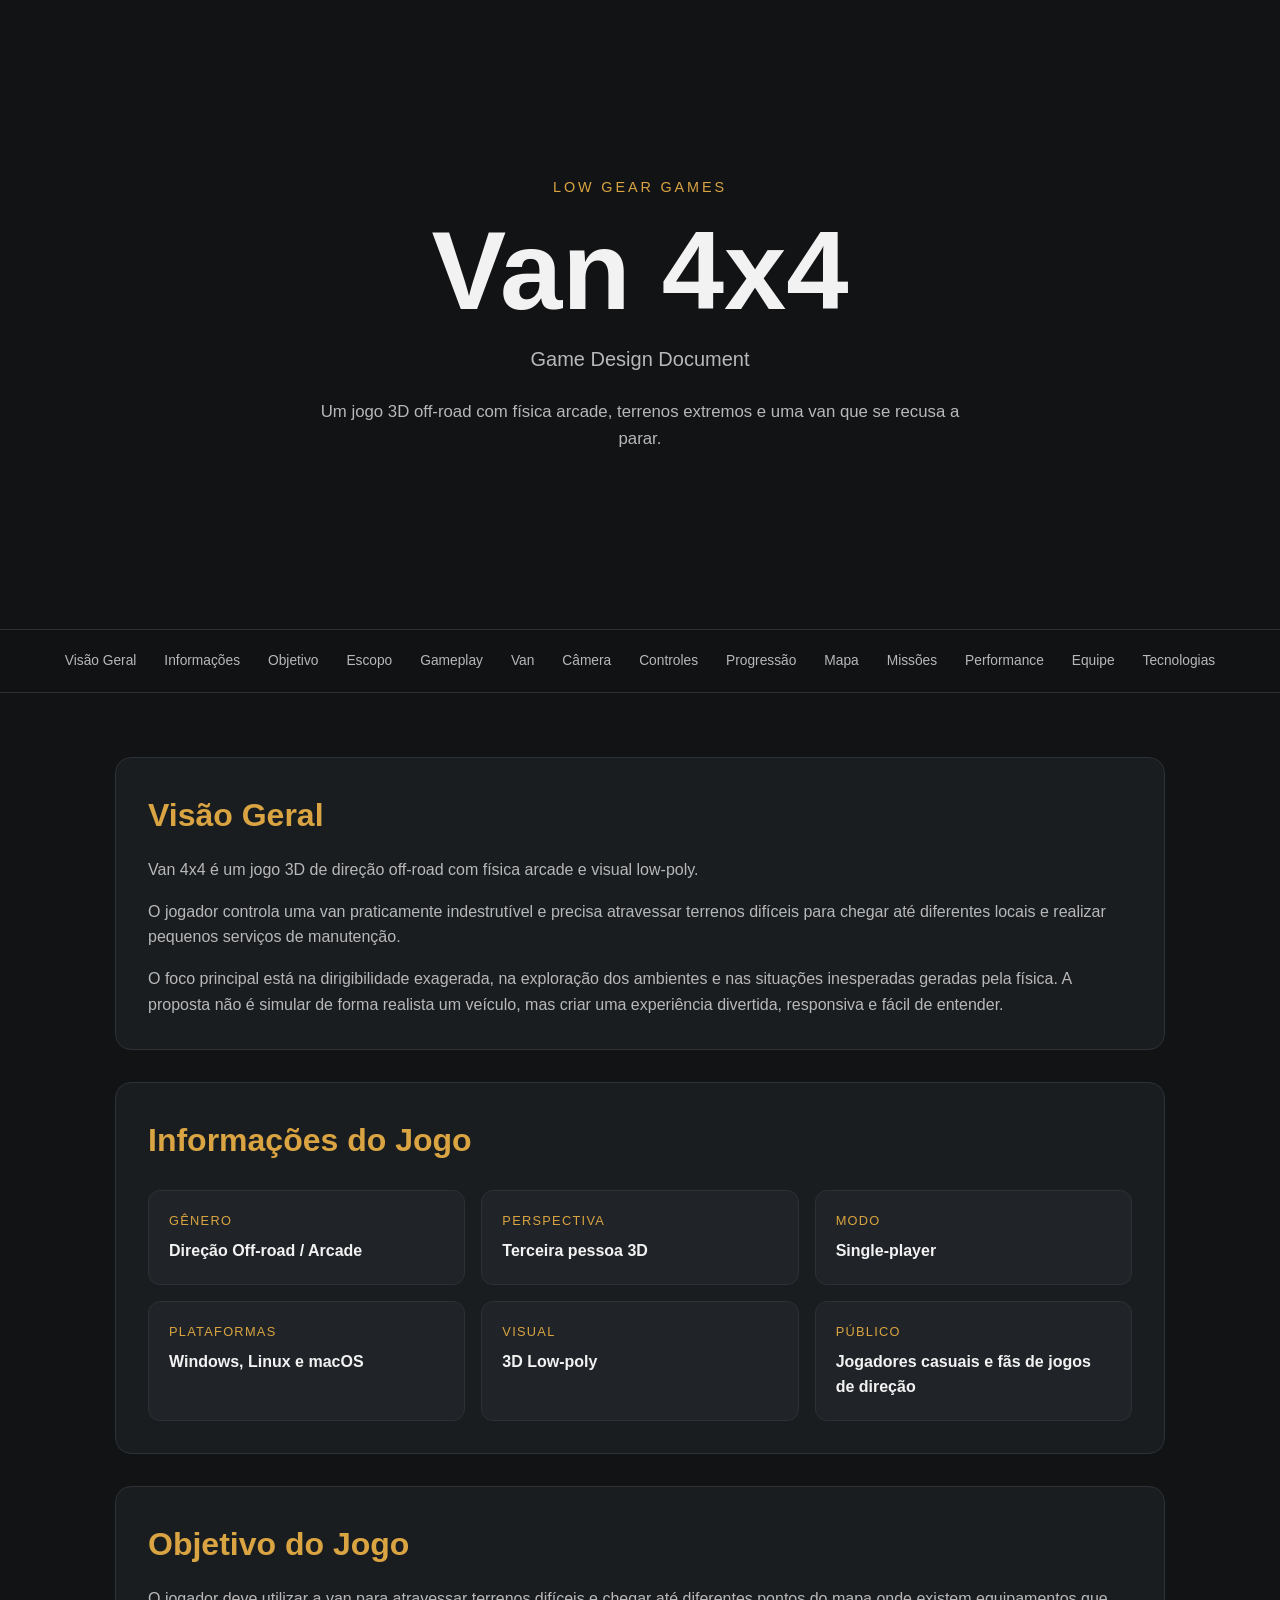
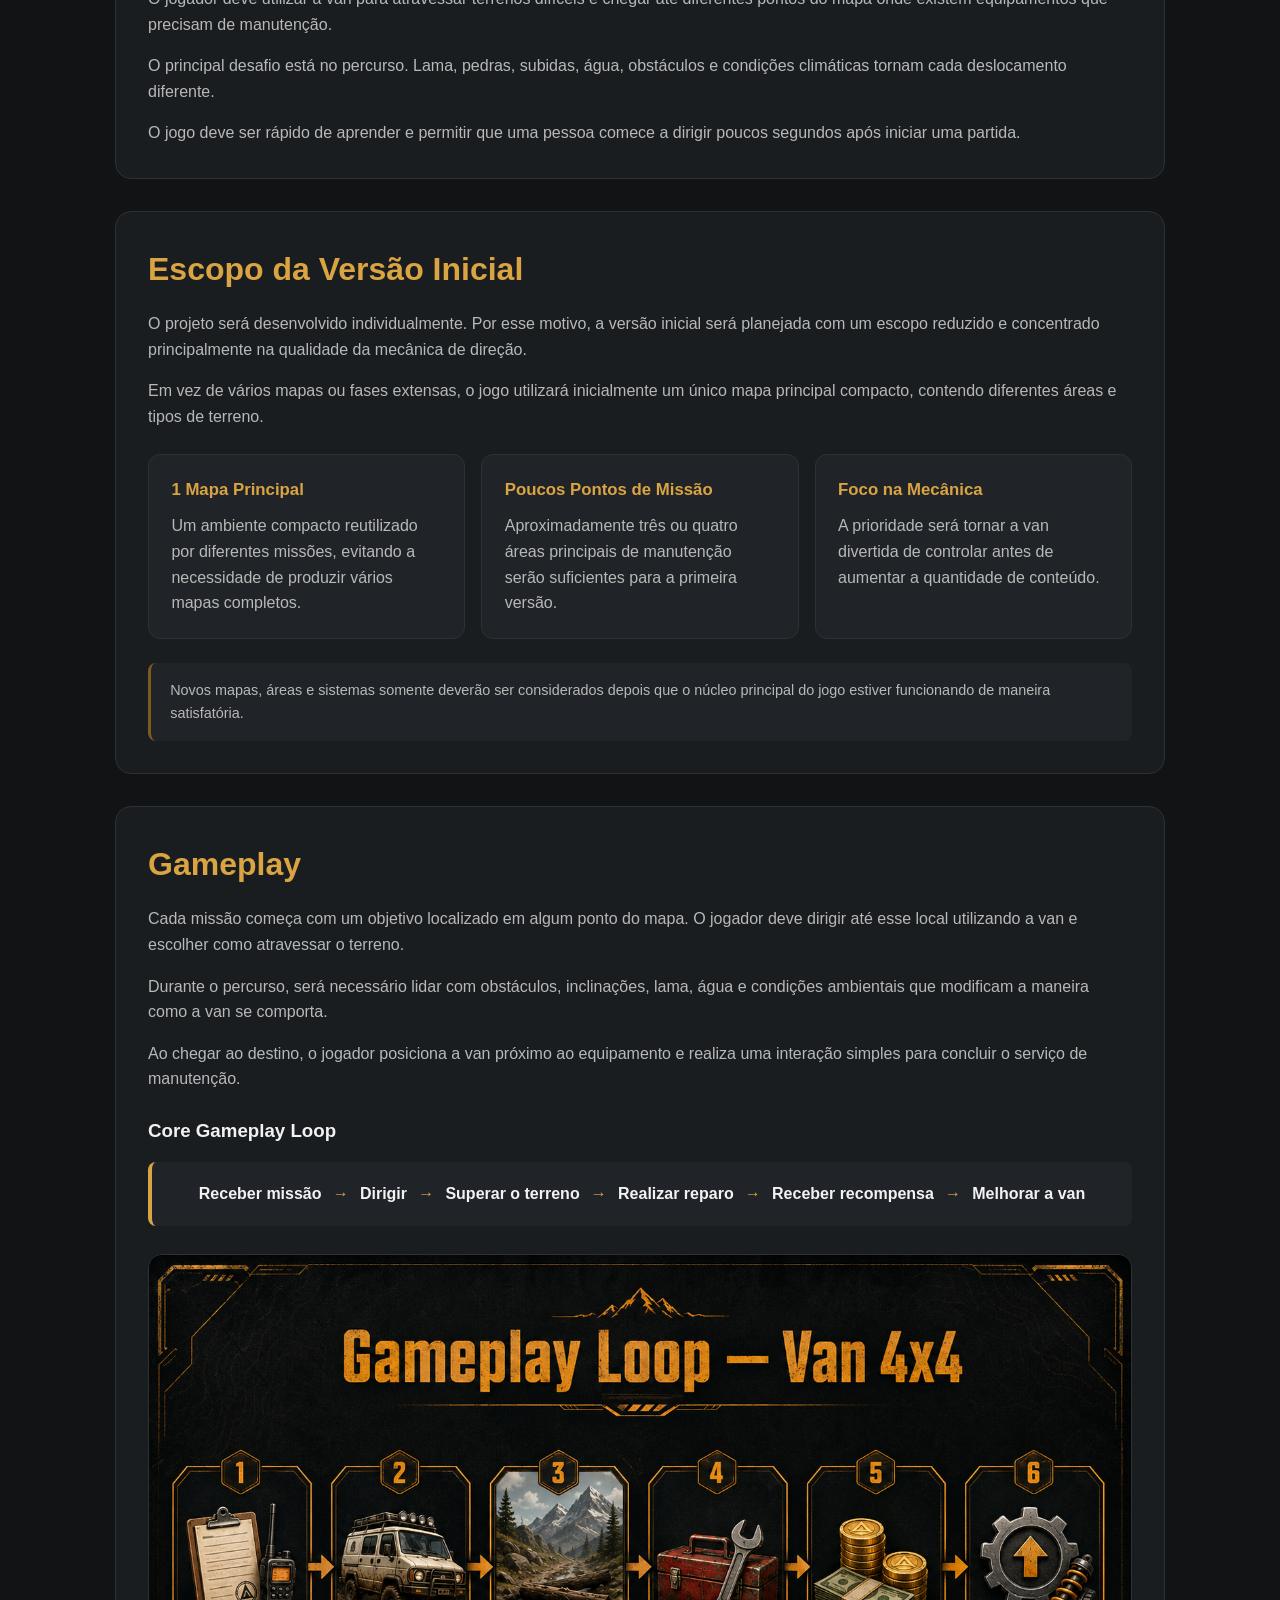
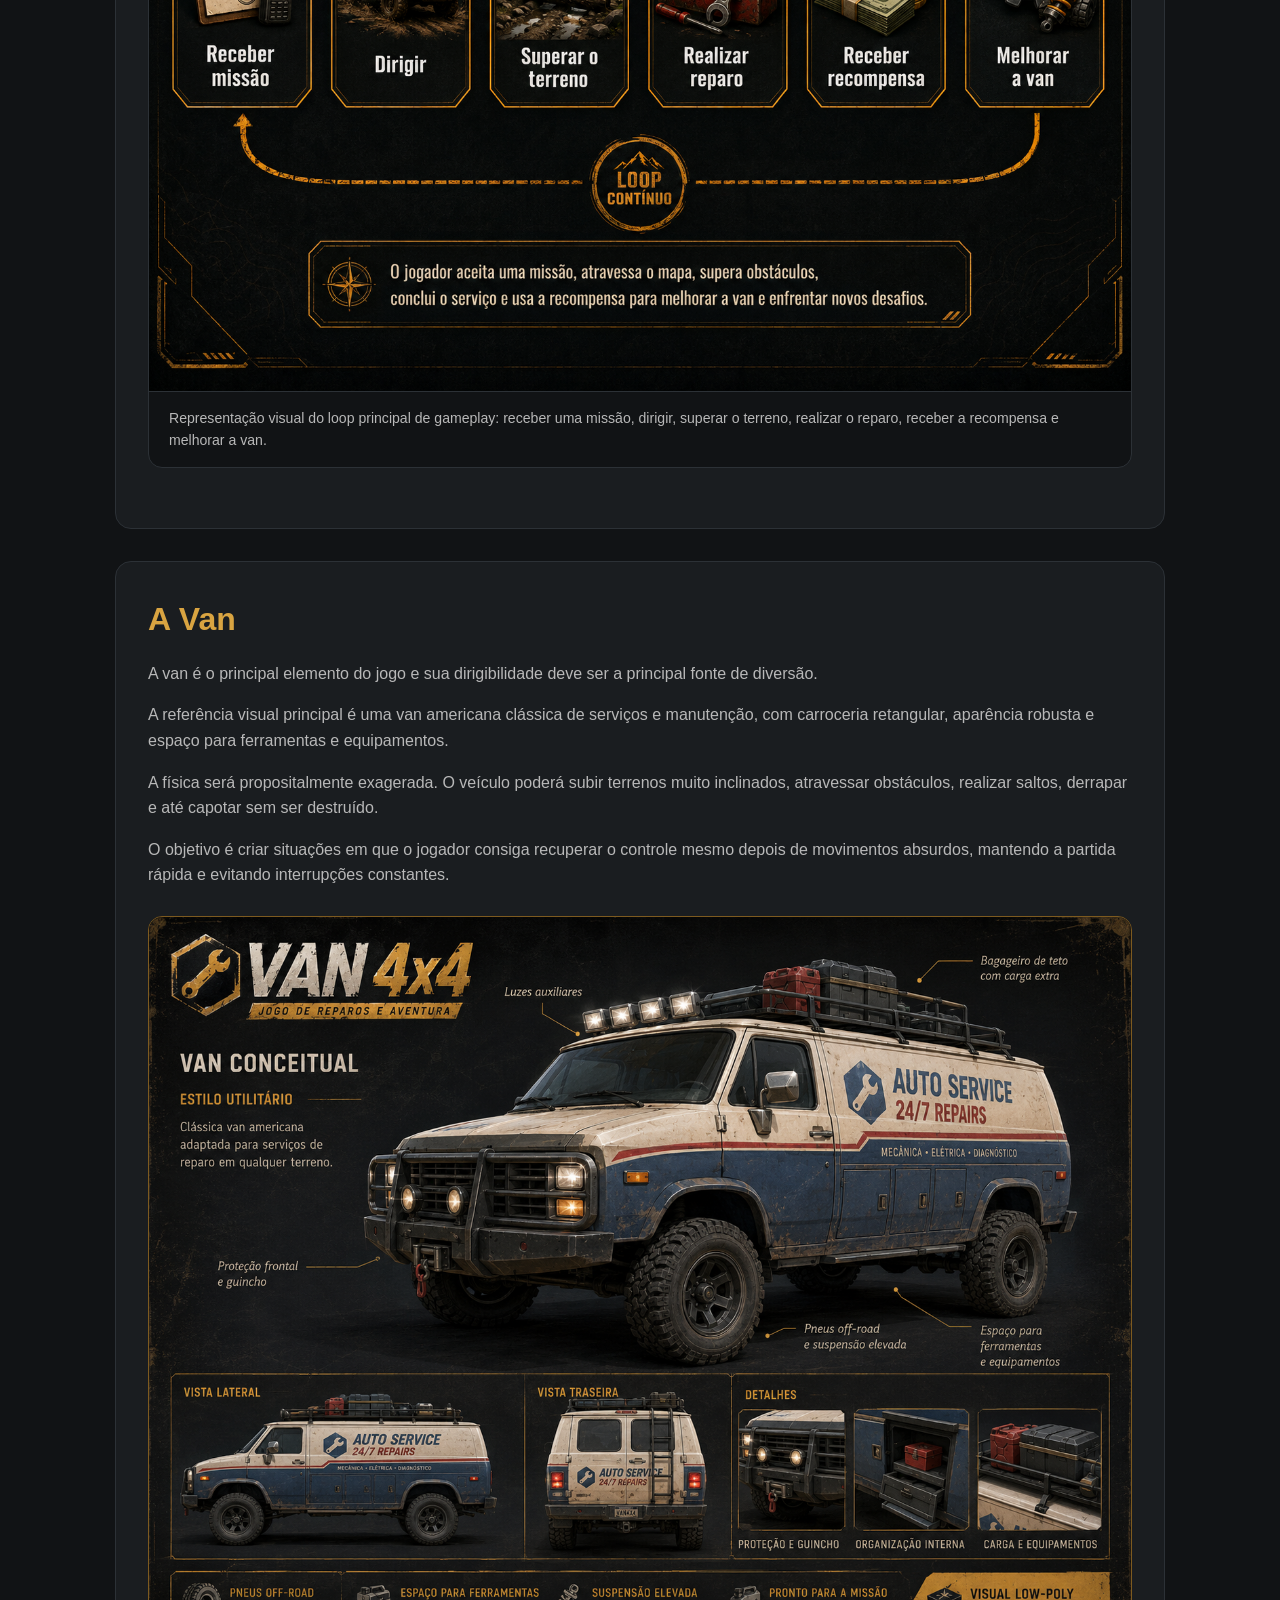
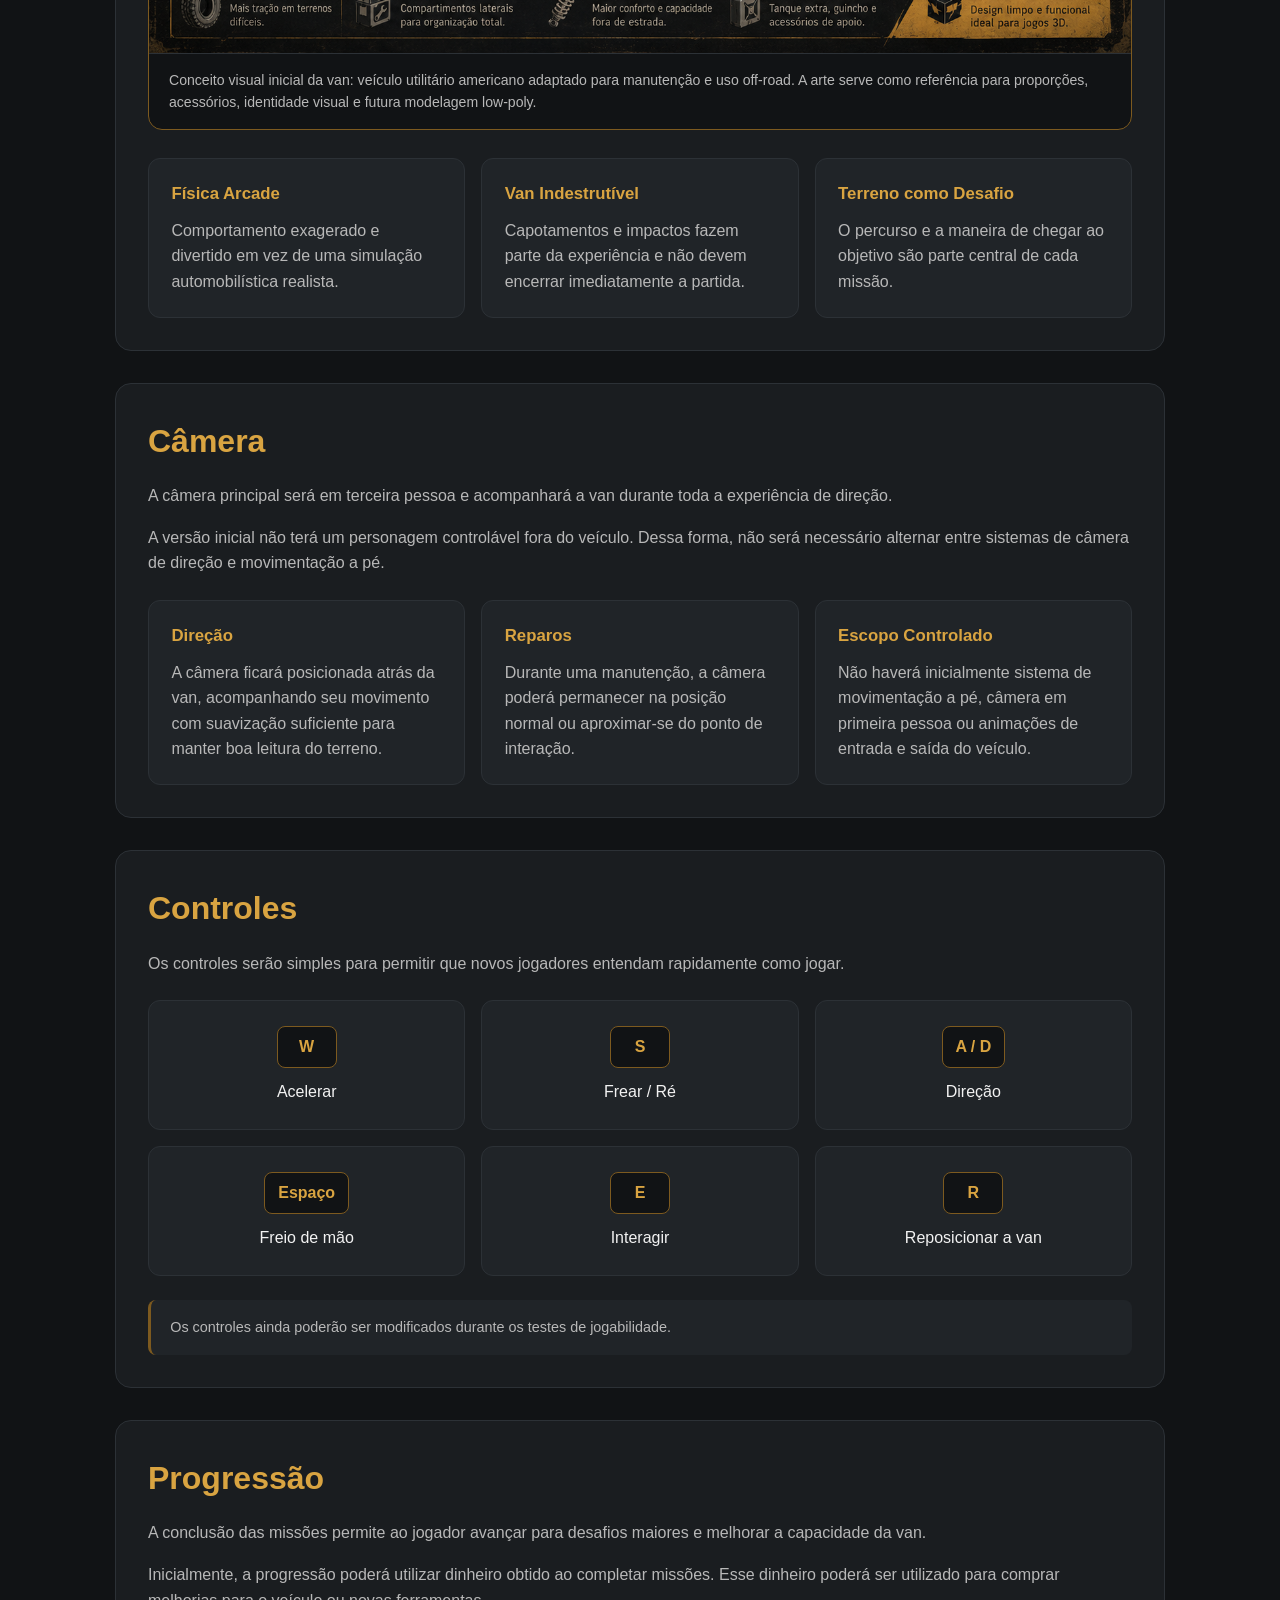
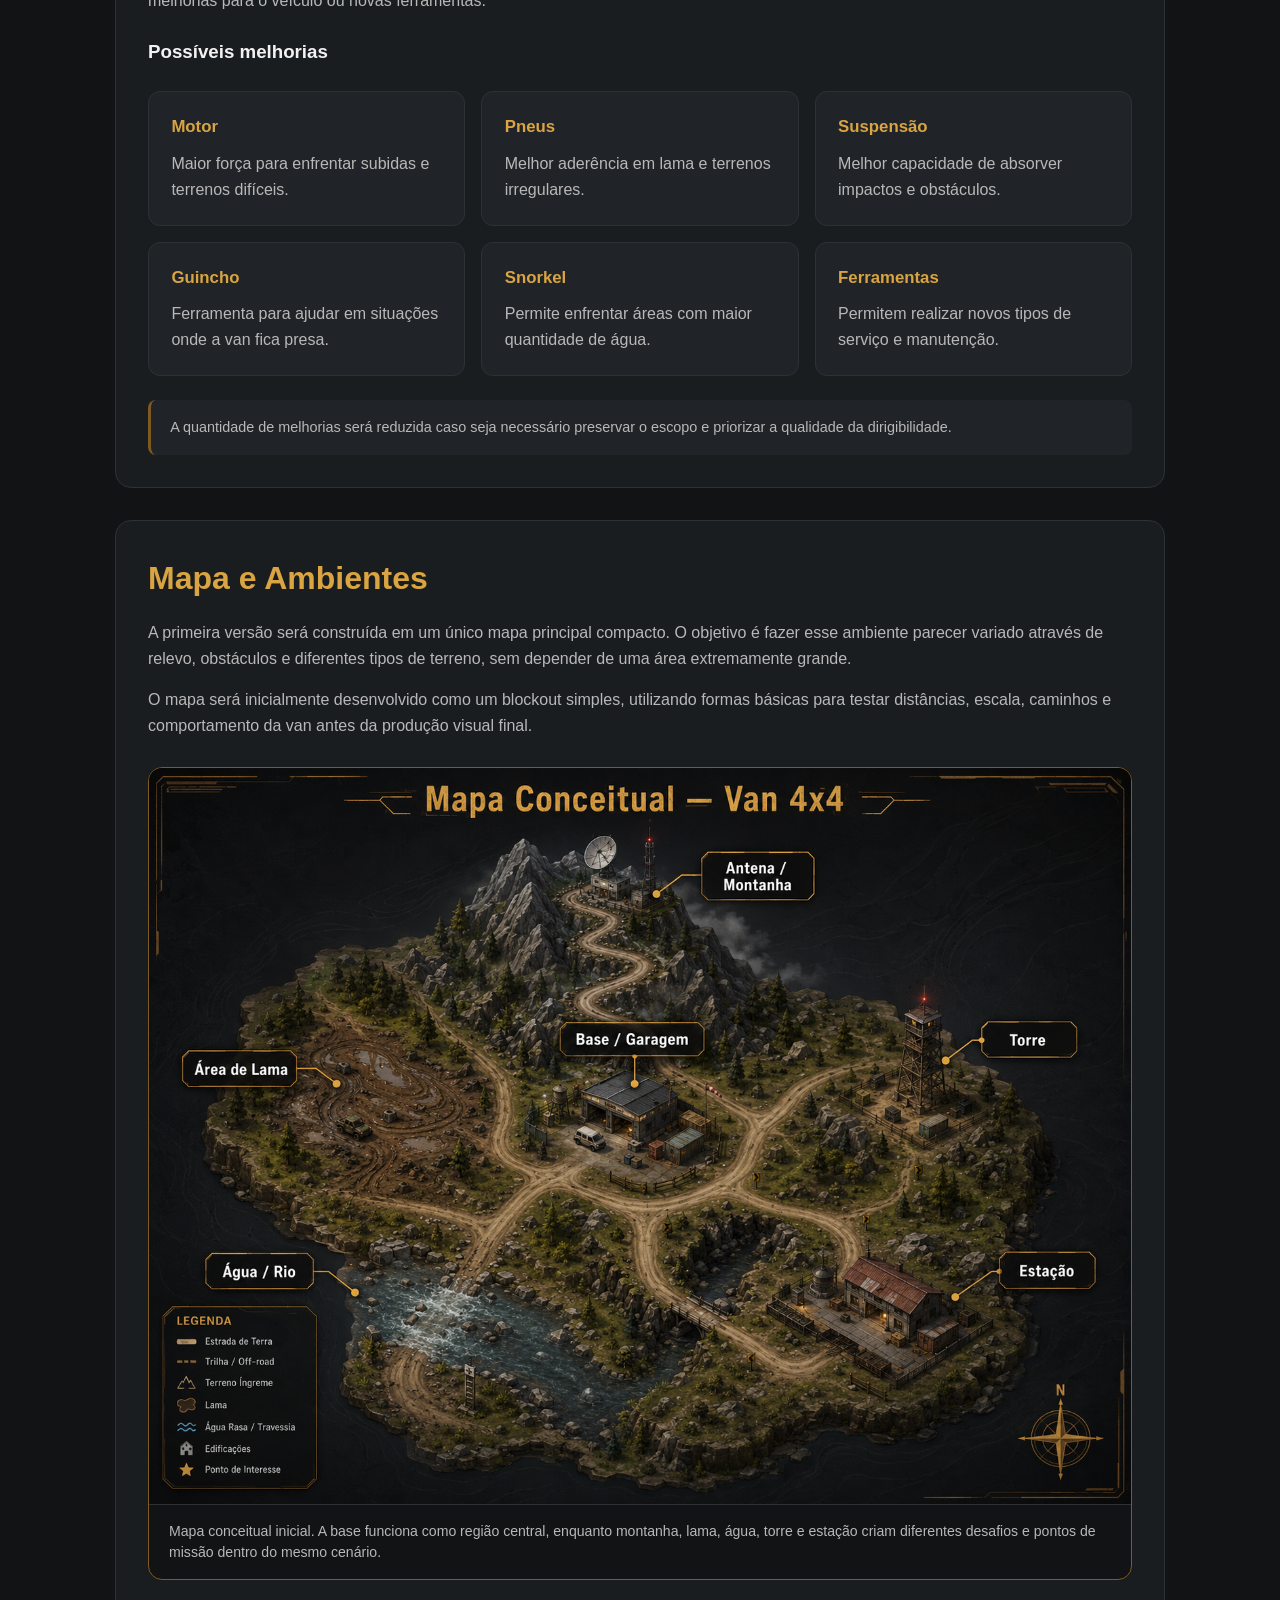
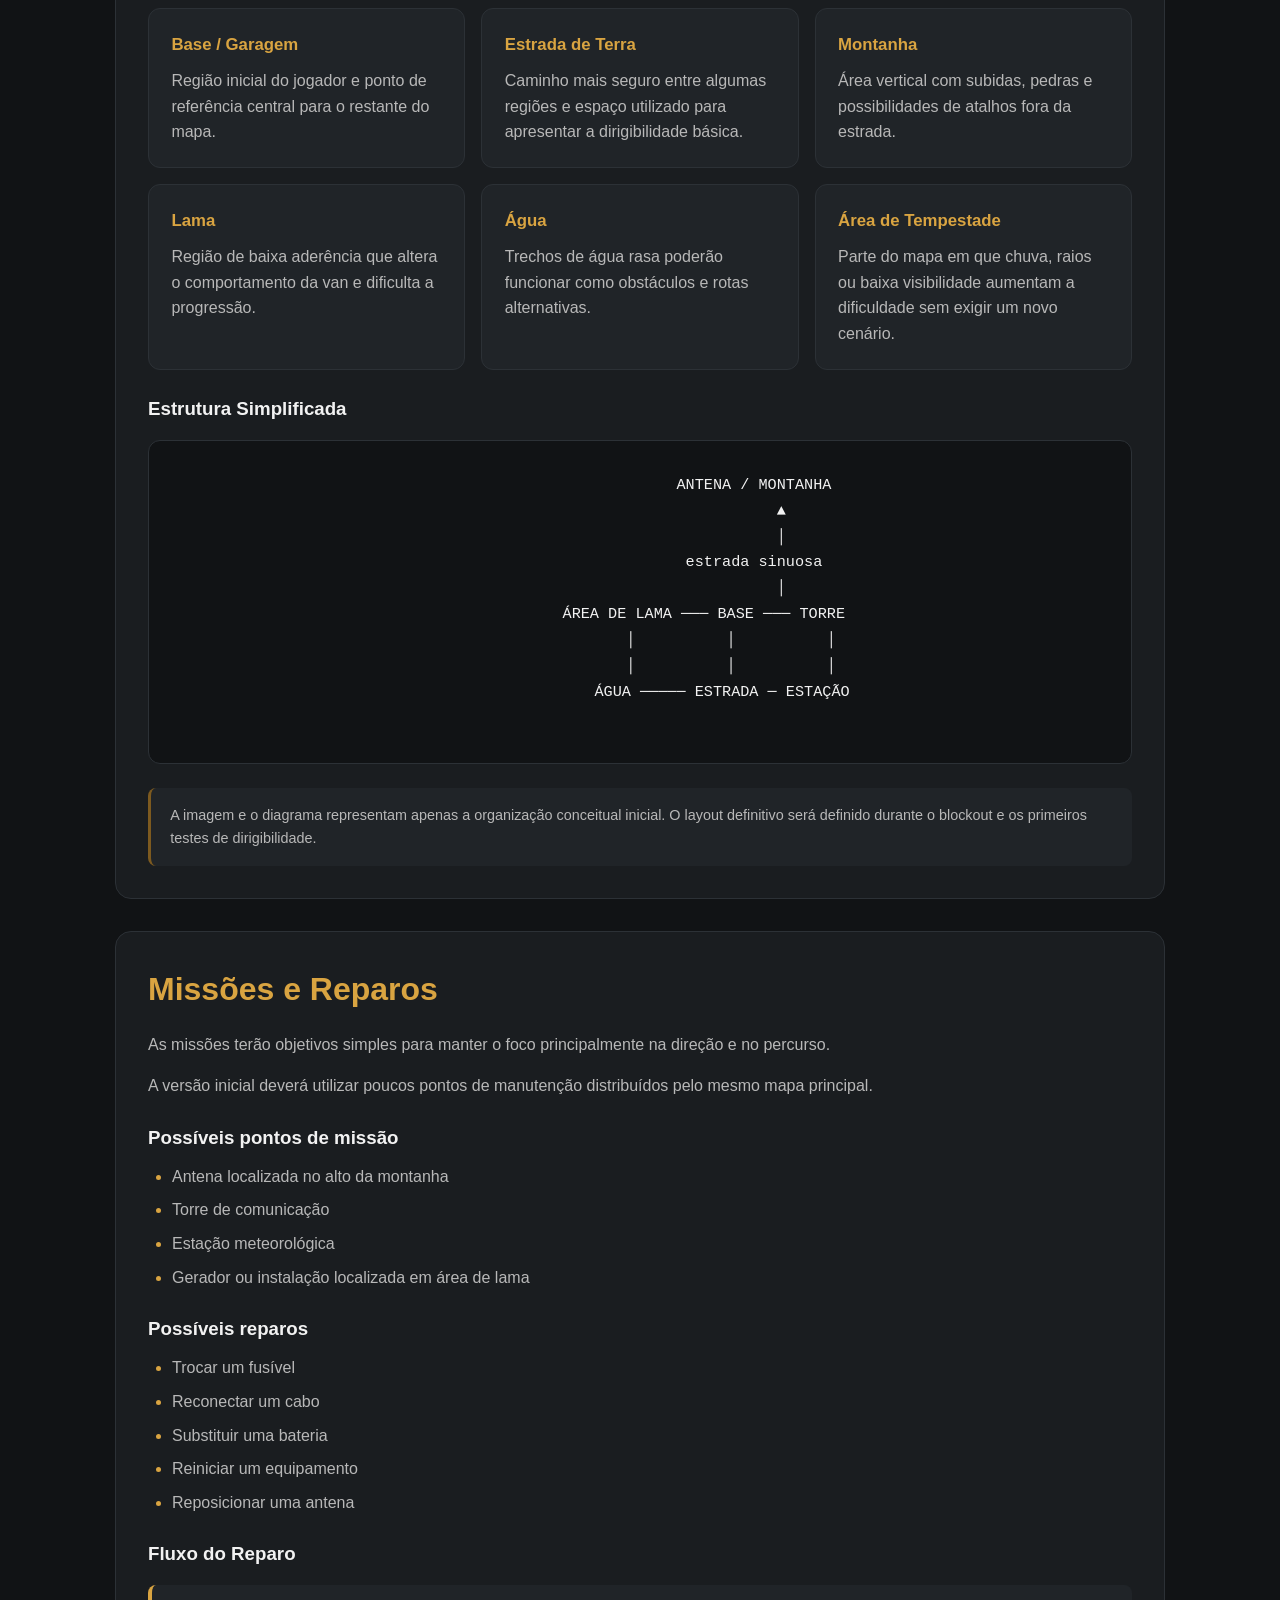
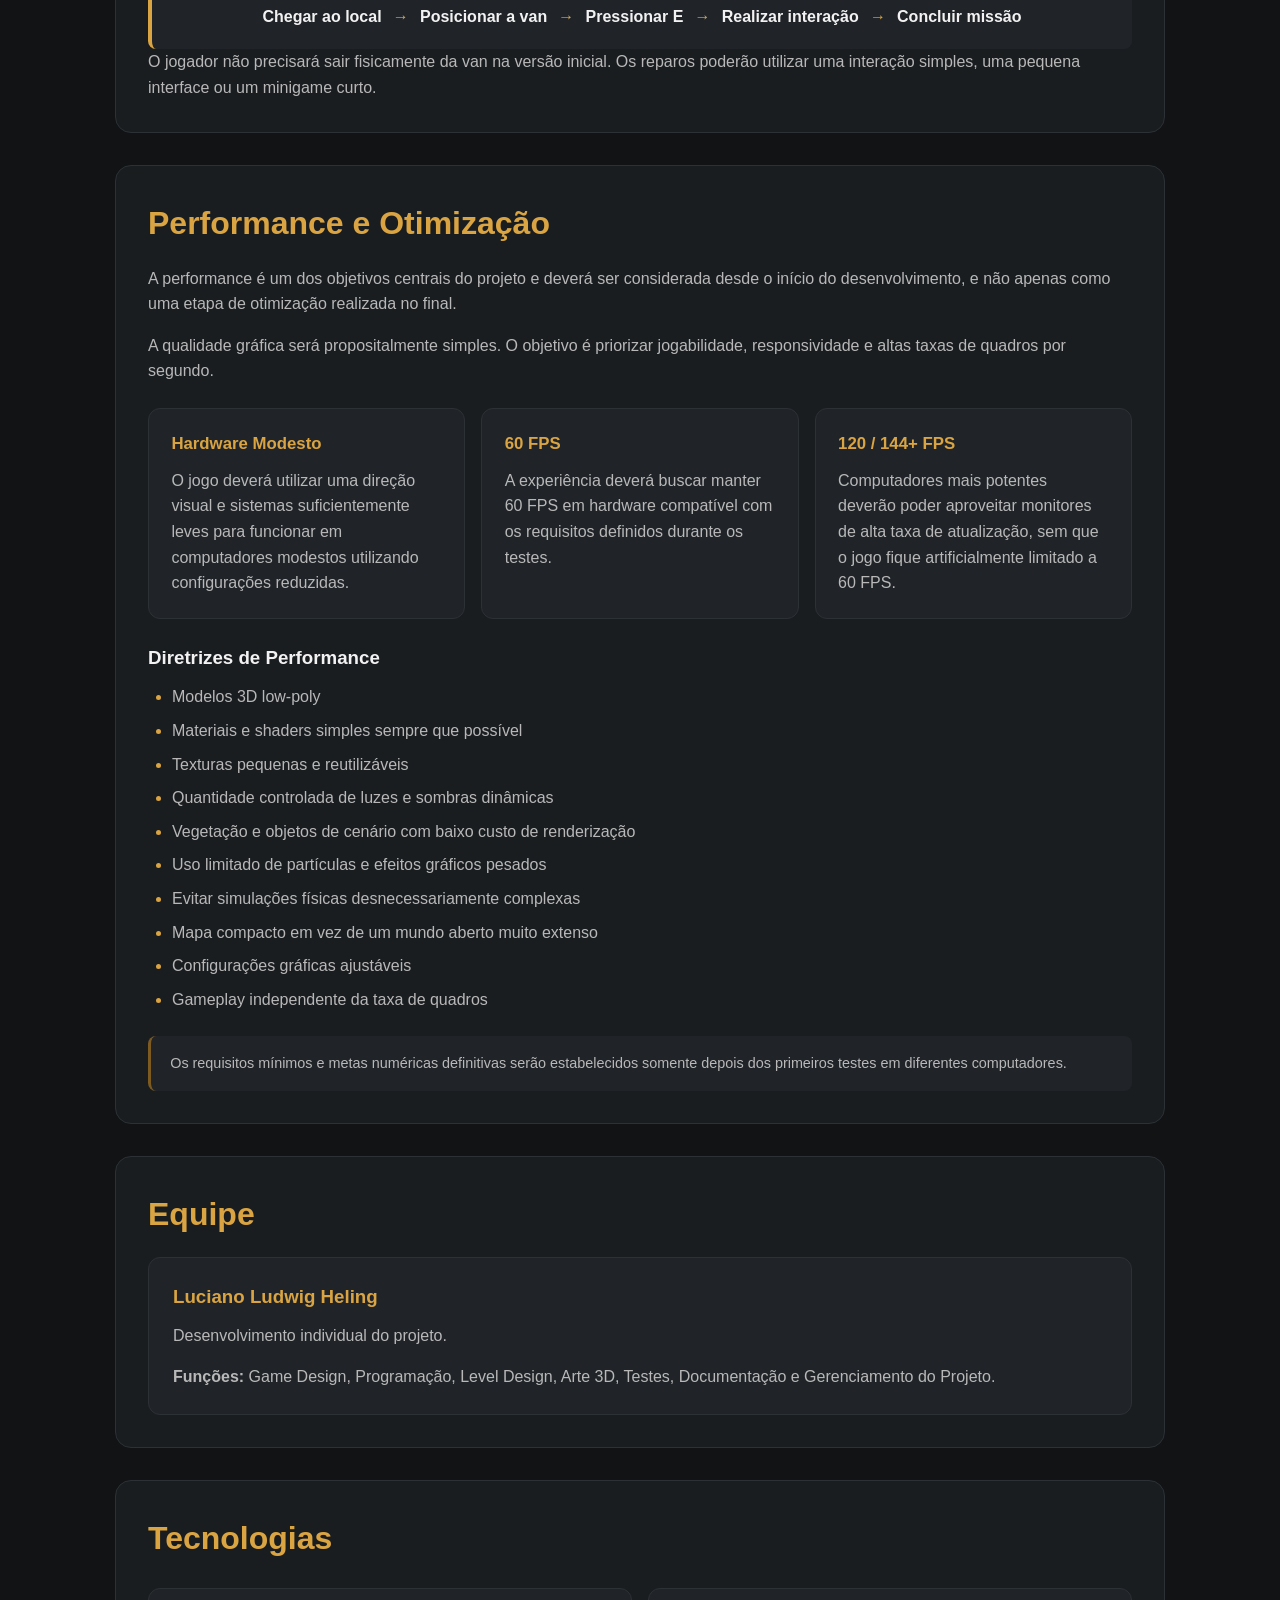
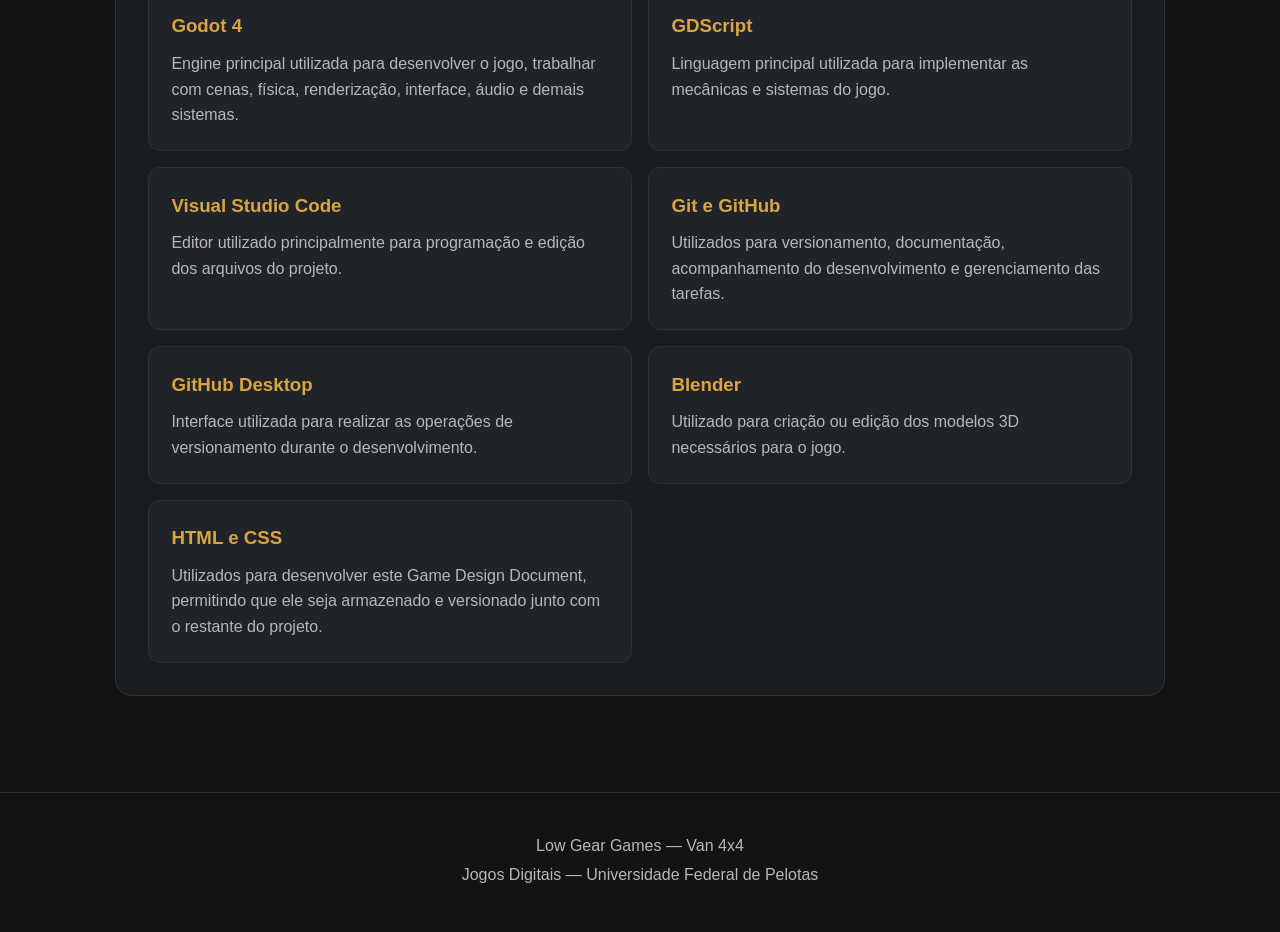
==== commit eb418be9: "docs: expand GDD with concept art and scope definition" ====
--- a/docs/gdd/index.html
+++ b/docs/gdd/index.html
@@ -39,12 +39,15 @@
         <a href="#overview">Visão Geral</a>
         <a href="#game-info">Informações</a>
         <a href="#objective">Objetivo</a>
+        <a href="#scope">Escopo</a>
         <a href="#gameplay">Gameplay</a>
         <a href="#vehicle">Van</a>
+        <a href="#camera">Câmera</a>
         <a href="#controls">Controles</a>
         <a href="#progression">Progressão</a>
-        <a href="#world">Mundo</a>
+        <a href="#world">Mapa</a>
         <a href="#missions">Missões</a>
+        <a href="#performance">Performance</a>
         <a href="#team">Equipe</a>
         <a href="#technology">Tecnologias</a>
 
@@ -74,7 +77,7 @@
                 O foco principal está na dirigibilidade exagerada, na exploração
                 dos ambientes e nas situações inesperadas geradas pela física.
                 A proposta não é simular de forma realista um veículo, mas criar
-                uma experiência divertida e fácil de entender.
+                uma experiência divertida, responsiva e fácil de entender.
             </p>
 
         </section>
@@ -137,13 +140,71 @@
 
             <p>
                 O principal desafio está no percurso. Lama, pedras,
-                subidas, rios, obstáculos e condições climáticas tornam
+                subidas, água, obstáculos e condições climáticas tornam
                 cada deslocamento diferente.
             </p>
 
             <p>
                 O jogo deve ser rápido de aprender e permitir que uma pessoa
                 comece a dirigir poucos segundos após iniciar uma partida.
+            </p>
+
+        </section>
+
+
+        <!-- ESCOPO -->
+
+        <section id="scope">
+
+            <h2>Escopo da Versão Inicial</h2>
+
+            <p>
+                O projeto será desenvolvido individualmente. Por esse motivo,
+                a versão inicial será planejada com um escopo reduzido e
+                concentrado principalmente na qualidade da mecânica de direção.
+            </p>
+
+            <p>
+                Em vez de vários mapas ou fases extensas, o jogo utilizará
+                inicialmente um único mapa principal compacto, contendo
+                diferentes áreas e tipos de terreno.
+            </p>
+
+            <div class="feature-grid">
+
+                <div class="feature-card">
+                    <h3>1 Mapa Principal</h3>
+
+                    <p>
+                        Um ambiente compacto reutilizado por diferentes missões,
+                        evitando a necessidade de produzir vários mapas completos.
+                    </p>
+                </div>
+
+                <div class="feature-card">
+                    <h3>Poucos Pontos de Missão</h3>
+
+                    <p>
+                        Aproximadamente três ou quatro áreas principais de
+                        manutenção serão suficientes para a primeira versão.
+                    </p>
+                </div>
+
+                <div class="feature-card">
+                    <h3>Foco na Mecânica</h3>
+
+                    <p>
+                        A prioridade será tornar a van divertida de controlar
+                        antes de aumentar a quantidade de conteúdo.
+                    </p>
+                </div>
+
+            </div>
+
+            <p class="note">
+                Novos mapas, áreas e sistemas somente deverão ser considerados
+                depois que o núcleo principal do jogo estiver funcionando de
+                maneira satisfatória.
             </p>
 
         </section>
@@ -168,8 +229,9 @@
             </p>
 
             <p>
-                Ao chegar ao destino, o jogador realiza um pequeno serviço
-                de manutenção e conclui a missão.
+                Ao chegar ao destino, o jogador posiciona a van próximo ao
+                equipamento e realiza uma interação simples para concluir
+                o serviço de manutenção.
             </p>
 
             <h3>Core Gameplay Loop</h3>
@@ -195,6 +257,19 @@
 
             </div>
 
+            <figure class="gdd-figure">
+                <img
+                    src="assets/gameplay_loop.png"
+                    alt="Diagrama conceitual do loop principal de gameplay de Van 4x4"
+                >
+
+                <figcaption>
+                    Representação visual do loop principal de gameplay:
+                    receber uma missão, dirigir, superar o terreno, realizar
+                    o reparo, receber a recompensa e melhorar a van.
+                </figcaption>
+            </figure>
+
         </section>
 
 
@@ -207,6 +282,12 @@
             <p>
                 A van é o principal elemento do jogo e sua dirigibilidade
                 deve ser a principal fonte de diversão.
+            </p>
+
+            <p>
+                A referência visual principal é uma van americana clássica
+                de serviços e manutenção, com carroceria retangular,
+                aparência robusta e espaço para ferramentas e equipamentos.
             </p>
 
             <p>
@@ -221,6 +302,20 @@
                 mantendo a partida rápida e evitando interrupções constantes.
             </p>
 
+            <figure class="gdd-figure gdd-figure-featured">
+                <img
+                    src="assets/van_conceitual.png"
+                    alt="Prancha conceitual da van principal do jogo Van 4x4"
+                >
+
+                <figcaption>
+                    Conceito visual inicial da van: veículo utilitário
+                    americano adaptado para manutenção e uso off-road.
+                    A arte serve como referência para proporções, acessórios,
+                    identidade visual e futura modelagem low-poly.
+                </figcaption>
+            </figure>
+
             <div class="feature-grid">
 
                 <div class="feature-card">
@@ -247,6 +342,59 @@
                     <p>
                         O percurso e a maneira de chegar ao objetivo são
                         parte central de cada missão.
+                    </p>
+                </div>
+
+            </div>
+
+        </section>
+
+
+        <!-- CÂMERA -->
+
+        <section id="camera">
+
+            <h2>Câmera</h2>
+
+            <p>
+                A câmera principal será em terceira pessoa e acompanhará
+                a van durante toda a experiência de direção.
+            </p>
+
+            <p>
+                A versão inicial não terá um personagem controlável fora
+                do veículo. Dessa forma, não será necessário alternar entre
+                sistemas de câmera de direção e movimentação a pé.
+            </p>
+
+            <div class="feature-grid">
+
+                <div class="feature-card">
+                    <h3>Direção</h3>
+
+                    <p>
+                        A câmera ficará posicionada atrás da van, acompanhando
+                        seu movimento com suavização suficiente para manter
+                        boa leitura do terreno.
+                    </p>
+                </div>
+
+                <div class="feature-card">
+                    <h3>Reparos</h3>
+
+                    <p>
+                        Durante uma manutenção, a câmera poderá permanecer na
+                        posição normal ou aproximar-se do ponto de interação.
+                    </p>
+                </div>
+
+                <div class="feature-card">
+                    <h3>Escopo Controlado</h3>
+
+                    <p>
+                        Não haverá inicialmente sistema de movimentação a pé,
+                        câmera em primeira pessoa ou animações de entrada e
+                        saída do veículo.
                     </p>
                 </div>
 
@@ -361,77 +509,129 @@
 
             </div>
 
-        </section>
-
-
-        <!-- MUNDO -->
+            <p class="note">
+                A quantidade de melhorias será reduzida caso seja necessário
+                preservar o escopo e priorizar a qualidade da dirigibilidade.
+            </p>
+
+        </section>
+
+
+        <!-- MAPA -->
 
         <section id="world">
 
-            <h2>Mundo e Ambientes</h2>
-
-            <p>
-                Os ambientes serão construídos utilizando uma estética
-                low-poly e terão como principal função criar diferentes
-                desafios para a direção.
-            </p>
-
-            <p>
-                O mundo poderá apresentar uma progressão em que as condições
-                começam relativamente normais e ficam gradativamente mais
-                extremas.
-            </p>
+            <h2>Mapa e Ambientes</h2>
+
+            <p>
+                A primeira versão será construída em um único mapa principal
+                compacto. O objetivo é fazer esse ambiente parecer variado
+                através de relevo, obstáculos e diferentes tipos de terreno,
+                sem depender de uma área extremamente grande.
+            </p>
+
+            <p>
+                O mapa será inicialmente desenvolvido como um blockout simples,
+                utilizando formas básicas para testar distâncias, escala,
+                caminhos e comportamento da van antes da produção visual final.
+            </p>
+
+            <figure class="gdd-figure gdd-figure-featured">
+                <img
+                    src="assets/mapa_conceitual_inicial.png"
+                    alt="Mapa conceitual inicial do jogo Van 4x4"
+                >
+
+                <figcaption>
+                    Mapa conceitual inicial. A base funciona como região
+                    central, enquanto montanha, lama, água, torre e estação
+                    criam diferentes desafios e pontos de missão dentro
+                    do mesmo cenário.
+                </figcaption>
+            </figure>
 
             <div class="feature-grid">
 
                 <div class="feature-card">
-                    <h3>Estradas de Terra</h3>
-                    <p>
-                        Terrenos iniciais utilizados para apresentar
-                        a dirigibilidade básica.
-                    </p>
-                </div>
-
-                <div class="feature-card">
-                    <h3>Montanhas</h3>
-                    <p>
-                        Subidas, pedras, barrancos e caminhos alternativos.
-                    </p>
-                </div>
-
-                <div class="feature-card">
-                    <h3>Lama e Água</h3>
-                    <p>
-                        Áreas com menor aderência e maior dificuldade
-                        de movimentação.
-                    </p>
-                </div>
-
-                <div class="feature-card">
-                    <h3>Tempestades</h3>
-                    <p>
-                        Chuva, raios e redução de visibilidade modificam
-                        a experiência durante as missões.
-                    </p>
-                </div>
-
-                <div class="feature-card">
-                    <h3>Eventos Ambientais</h3>
-                    <p>
-                        Árvores caindo, deslizamentos ou outros acontecimentos
-                        podem modificar o percurso.
-                    </p>
-                </div>
-
-                <div class="feature-card">
-                    <h3>Condições Extremas</h3>
-                    <p>
-                        Conforme o jogo avança, os ambientes podem assumir
-                        características cada vez mais caóticas.
-                    </p>
-                </div>
-
-            </div>
+                    <h3>Base / Garagem</h3>
+
+                    <p>
+                        Região inicial do jogador e ponto de referência central
+                        para o restante do mapa.
+                    </p>
+                </div>
+
+                <div class="feature-card">
+                    <h3>Estrada de Terra</h3>
+
+                    <p>
+                        Caminho mais seguro entre algumas regiões e espaço
+                        utilizado para apresentar a dirigibilidade básica.
+                    </p>
+                </div>
+
+                <div class="feature-card">
+                    <h3>Montanha</h3>
+
+                    <p>
+                        Área vertical com subidas, pedras e possibilidades
+                        de atalhos fora da estrada.
+                    </p>
+                </div>
+
+                <div class="feature-card">
+                    <h3>Lama</h3>
+
+                    <p>
+                        Região de baixa aderência que altera o comportamento
+                        da van e dificulta a progressão.
+                    </p>
+                </div>
+
+                <div class="feature-card">
+                    <h3>Água</h3>
+
+                    <p>
+                        Trechos de água rasa poderão funcionar como obstáculos
+                        e rotas alternativas.
+                    </p>
+                </div>
+
+                <div class="feature-card">
+                    <h3>Área de Tempestade</h3>
+
+                    <p>
+                        Parte do mapa em que chuva, raios ou baixa visibilidade
+                        aumentam a dificuldade sem exigir um novo cenário.
+                    </p>
+                </div>
+
+            </div>
+
+
+            <h3>Estrutura Simplificada</h3>
+
+            <div class="map-concept">
+
+                <pre>
+                         ANTENA / MONTANHA
+                               ▲
+                               │
+                         estrada sinuosa
+                               │
+              ÁREA DE LAMA ─── BASE ─── TORRE
+                    │          │          │
+                    │          │          │
+                  ÁGUA ───── ESTRADA ─ ESTAÇÃO
+                </pre>
+
+            </div>
+
+            <p class="note">
+                A imagem e o diagrama representam apenas a organização
+                conceitual inicial. O layout definitivo será definido durante
+                o blockout e os primeiros testes de dirigibilidade.
+            </p>
 
         </section>
 
@@ -443,23 +643,22 @@
             <h2>Missões e Reparos</h2>
 
             <p>
-                As missões possuem objetivos simples para manter o foco
+                As missões terão objetivos simples para manter o foco
                 principalmente na direção e no percurso.
             </p>
 
             <p>
-                O jogador será enviado para estruturas localizadas em
-                diferentes regiões do mapa.
-            </p>
-
-            <h3>Possíveis locais</h3>
+                A versão inicial deverá utilizar poucos pontos de manutenção
+                distribuídos pelo mesmo mapa principal.
+            </p>
+
+            <h3>Possíveis pontos de missão</h3>
 
             <ul class="gdd-list">
-                <li>Torres de comunicação</li>
-                <li>Antenas</li>
-                <li>Estações meteorológicas</li>
-                <li>Instalações elétricas</li>
-                <li>Sensores e equipamentos remotos</li>
+                <li>Antena localizada no alto da montanha</li>
+                <li>Torre de comunicação</li>
+                <li>Estação meteorológica</li>
+                <li>Gerador ou instalação localizada em área de lama</li>
             </ul>
 
             <h3>Possíveis reparos</h3>
@@ -472,9 +671,107 @@
                 <li>Reposicionar uma antena</li>
             </ul>
 
-            <p>
-                Os reparos deverão ser rápidos e simples para não retirar
-                o foco da principal mecânica do jogo: dirigir a van.
+
+            <h3>Fluxo do Reparo</h3>
+
+            <div class="game-loop">
+
+                <span>Chegar ao local</span>
+                <span>→</span>
+
+                <span>Posicionar a van</span>
+                <span>→</span>
+
+                <span>Pressionar E</span>
+                <span>→</span>
+
+                <span>Realizar interação</span>
+                <span>→</span>
+
+                <span>Concluir missão</span>
+
+            </div>
+
+            <p>
+                O jogador não precisará sair fisicamente da van na versão
+                inicial. Os reparos poderão utilizar uma interação simples,
+                uma pequena interface ou um minigame curto.
+            </p>
+
+        </section>
+
+
+        <!-- PERFORMANCE -->
+
+        <section id="performance">
+
+            <h2>Performance e Otimização</h2>
+
+            <p>
+                A performance é um dos objetivos centrais do projeto e deverá
+                ser considerada desde o início do desenvolvimento, e não apenas
+                como uma etapa de otimização realizada no final.
+            </p>
+
+            <p>
+                A qualidade gráfica será propositalmente simples. O objetivo
+                é priorizar jogabilidade, responsividade e altas taxas de
+                quadros por segundo.
+            </p>
+
+            <div class="feature-grid">
+
+                <div class="feature-card">
+                    <h3>Hardware Modesto</h3>
+
+                    <p>
+                        O jogo deverá utilizar uma direção visual e sistemas
+                        suficientemente leves para funcionar em computadores
+                        modestos utilizando configurações reduzidas.
+                    </p>
+                </div>
+
+                <div class="feature-card">
+                    <h3>60 FPS</h3>
+
+                    <p>
+                        A experiência deverá buscar manter 60 FPS em hardware
+                        compatível com os requisitos definidos durante os testes.
+                    </p>
+                </div>
+
+                <div class="feature-card">
+                    <h3>120 / 144+ FPS</h3>
+
+                    <p>
+                        Computadores mais potentes deverão poder aproveitar
+                        monitores de alta taxa de atualização, sem que o jogo
+                        fique artificialmente limitado a 60 FPS.
+                    </p>
+                </div>
+
+            </div>
+
+
+            <h3>Diretrizes de Performance</h3>
+
+            <ul class="gdd-list">
+                <li>Modelos 3D low-poly</li>
+                <li>Materiais e shaders simples sempre que possível</li>
+                <li>Texturas pequenas e reutilizáveis</li>
+                <li>Quantidade controlada de luzes e sombras dinâmicas</li>
+                <li>Vegetação e objetos de cenário com baixo custo de renderização</li>
+                <li>Uso limitado de partículas e efeitos gráficos pesados</li>
+                <li>Evitar simulações físicas desnecessariamente complexas</li>
+                <li>Mapa compacto em vez de um mundo aberto muito extenso</li>
+                <li>Configurações gráficas ajustáveis</li>
+                <li>Gameplay independente da taxa de quadros</li>
+            </ul>
+
+            <p class="note">
+                Os requisitos mínimos e metas numéricas definitivas serão
+                estabelecidos somente depois dos primeiros testes em diferentes
+                computadores.
             </p>
 
         </section>
--- a/docs/gdd/style.css
+++ b/docs/gdd/style.css
@@ -26,7 +26,7 @@
 
 html {
     scroll-behavior: smooth;
-    scroll-padding-top: 90px;
+    scroll-padding-top: 110px;
 }
 
 body {
@@ -112,11 +112,11 @@
     align-items: center;
     flex-wrap: wrap;
 
-    gap: 0.5rem;
-
-    padding: 0.9rem 1.5rem;
-
-    background: rgba(17, 19, 21, 0.95);
+    gap: 0.35rem;
+
+    padding: 0.8rem 1.2rem;
+
+    background: rgba(17, 19, 21, 0.96);
 
     border-bottom: 1px solid var(--border);
 
@@ -124,13 +124,13 @@
 }
 
 .navigation a {
-    padding: 0.5rem 0.8rem;
+    padding: 0.45rem 0.7rem;
 
     border-radius: 8px;
 
     color: var(--muted);
 
-    font-size: 0.9rem;
+    font-size: 0.86rem;
 
     transition:
         background 0.2s ease,
@@ -276,6 +276,54 @@
 }
 
 
+/* IMAGENS E FIGURAS DO GDD */
+
+.gdd-figure {
+    margin-top: 1.75rem;
+    margin-bottom: 1.75rem;
+
+    background: var(--bg);
+
+    border: 1px solid var(--border);
+
+    border-radius: 14px;
+
+    overflow: hidden;
+}
+
+.gdd-figure img {
+    display: block;
+
+    width: 100%;
+    height: auto;
+
+    object-fit: contain;
+}
+
+.gdd-figure figcaption {
+    padding: 1rem 1.25rem;
+
+    color: var(--muted);
+
+    font-size: 0.88rem;
+    line-height: 1.5;
+
+    border-top: 1px solid var(--border);
+}
+
+.gdd-figure-featured {
+    border-color: var(--accent-soft);
+}
+
+.gdd-figure-featured img {
+    width: 100%;
+}
+
+.gdd-figure:hover {
+    border-color: var(--accent-soft);
+}
+
+
 /* CARDS DE MECÂNICAS */
 
 .feature-grid {
@@ -321,6 +369,10 @@
     margin-bottom: 0;
 }
 
+.feature-grid + .note {
+    margin-top: 1.5rem;
+}
+
 
 /* CONTROLES */
 
@@ -385,6 +437,9 @@
 
     color: var(--text);
 }
+
+
+/* NOTAS */
 
 .note {
     padding: 1rem 1.2rem;
@@ -419,6 +474,43 @@
 }
 
 
+/* MAPA CONCEITUAL EM TEXTO */
+
+.map-concept {
+    margin-top: 1rem;
+    margin-bottom: 1.5rem;
+
+    overflow-x: auto;
+
+    background: var(--bg);
+
+    border: 1px solid var(--border);
+
+    border-radius: 12px;
+
+    padding: 2rem;
+}
+
+.map-concept pre {
+    width: max-content;
+    min-width: 100%;
+
+    color: var(--text);
+
+    font-family:
+        "SFMono-Regular",
+        Consolas,
+        "Liberation Mono",
+        Menlo,
+        monospace;
+
+    font-size: 0.95rem;
+    line-height: 1.7;
+
+    text-align: center;
+}
+
+
 /* EQUIPE */
 
 .team-member {
@@ -507,6 +599,10 @@
 
 @media (max-width: 900px) {
 
+    html {
+        scroll-padding-top: 130px;
+    }
+
     .info-grid {
         grid-template-columns: repeat(2, 1fr);
     }
@@ -527,7 +623,7 @@
 @media (max-width: 700px) {
 
     html {
-        scroll-padding-top: 130px;
+        scroll-padding-top: 90px;
     }
 
     .hero {
@@ -611,4 +707,33 @@
         transform: rotate(90deg);
     }
 
+
+    /* Imagens */
+
+    .gdd-figure {
+        margin-top: 1.25rem;
+        margin-bottom: 1.25rem;
+
+        border-radius: 10px;
+    }
+
+    .gdd-figure figcaption {
+        padding: 0.85rem 1rem;
+
+        font-size: 0.8rem;
+    }
+
+
+    /* Mapa */
+
+    .map-concept {
+        padding: 1rem;
+    }
+
+    .map-concept pre {
+        font-size: 0.75rem;
+
+        text-align: left;
+    }
+
 }
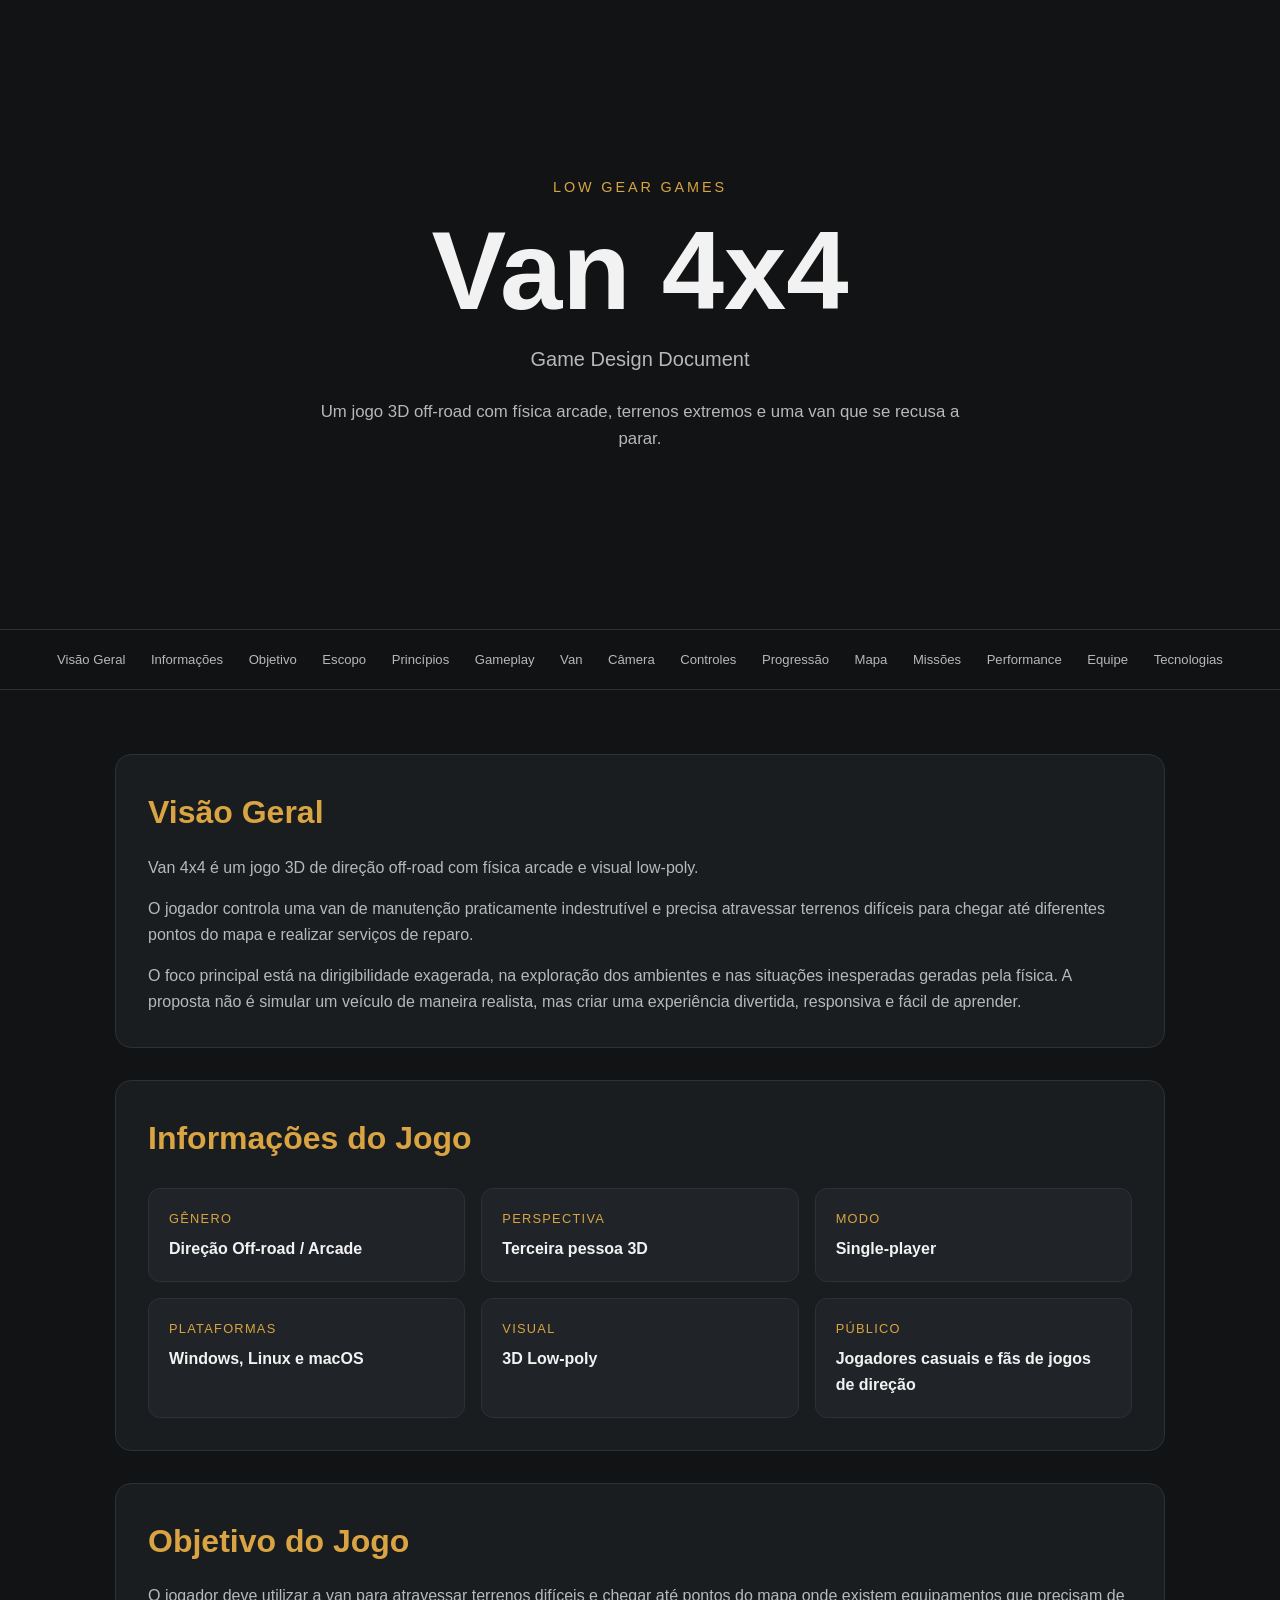
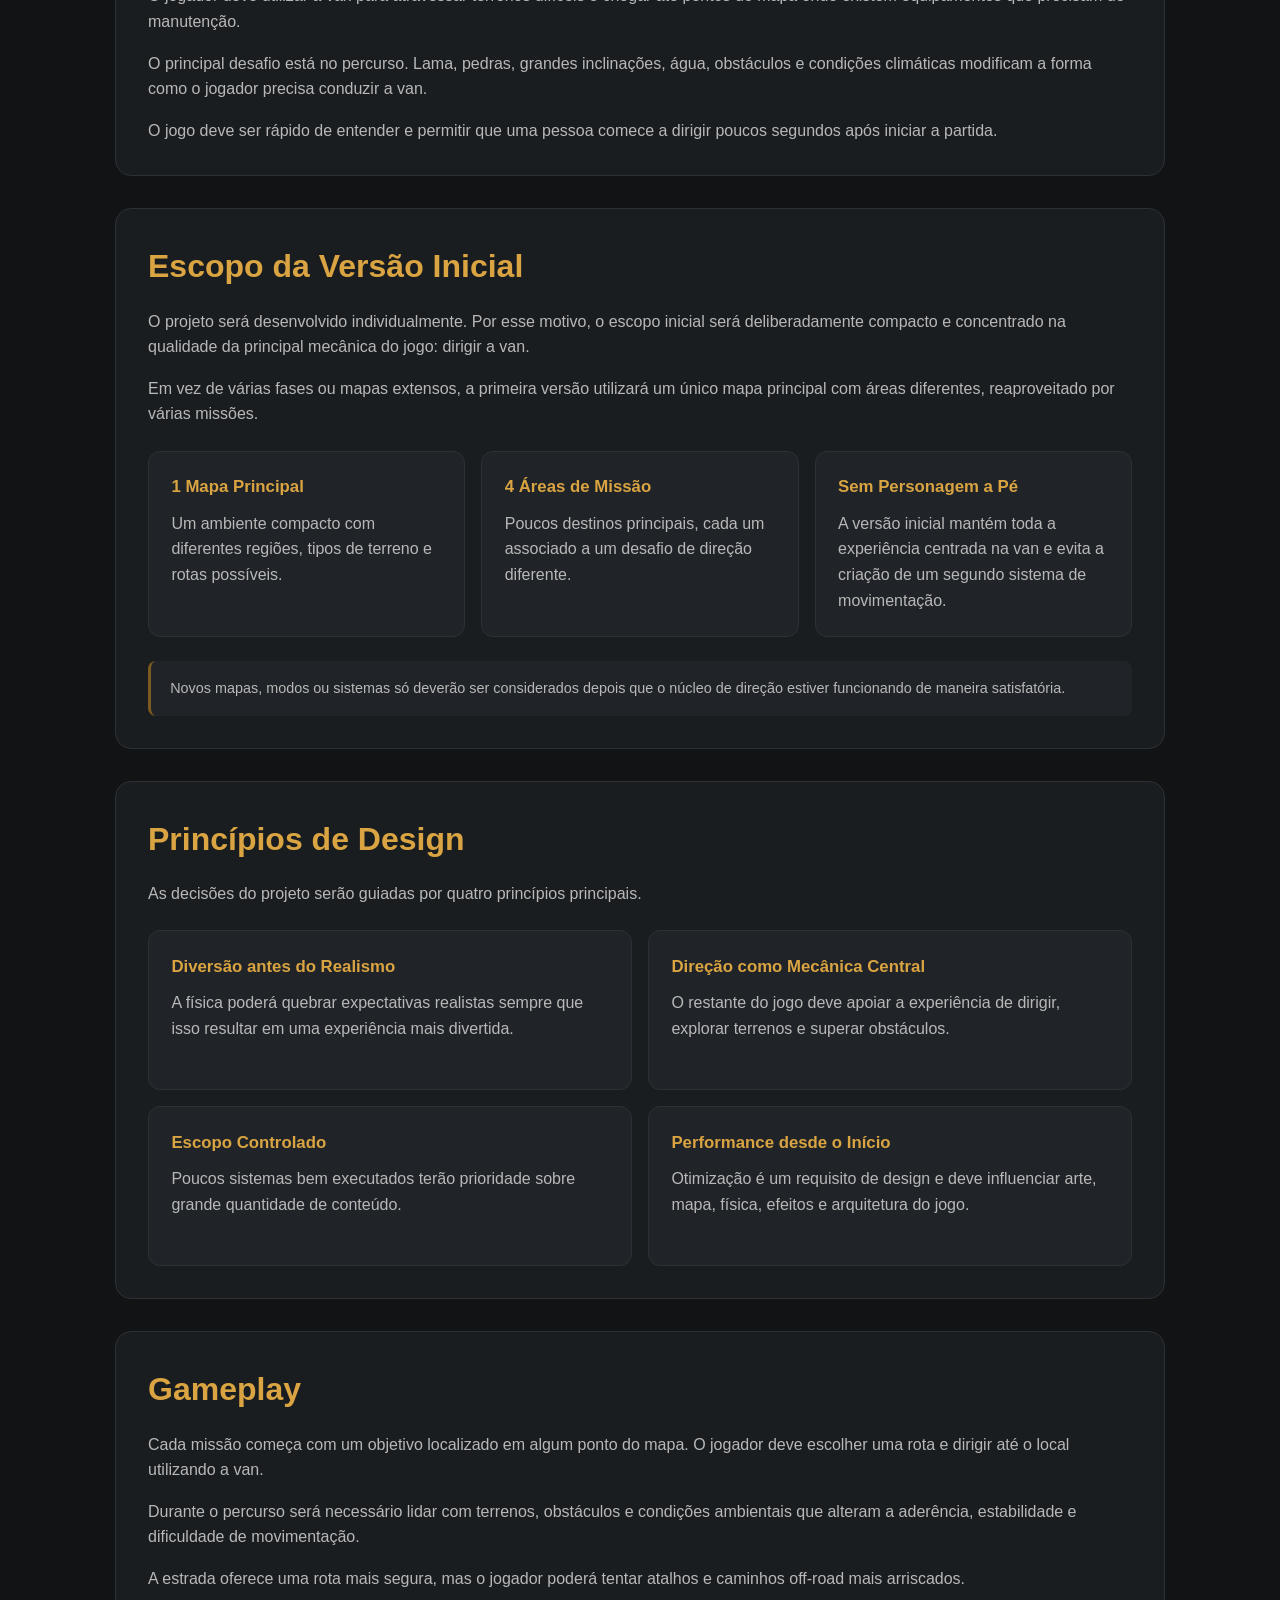
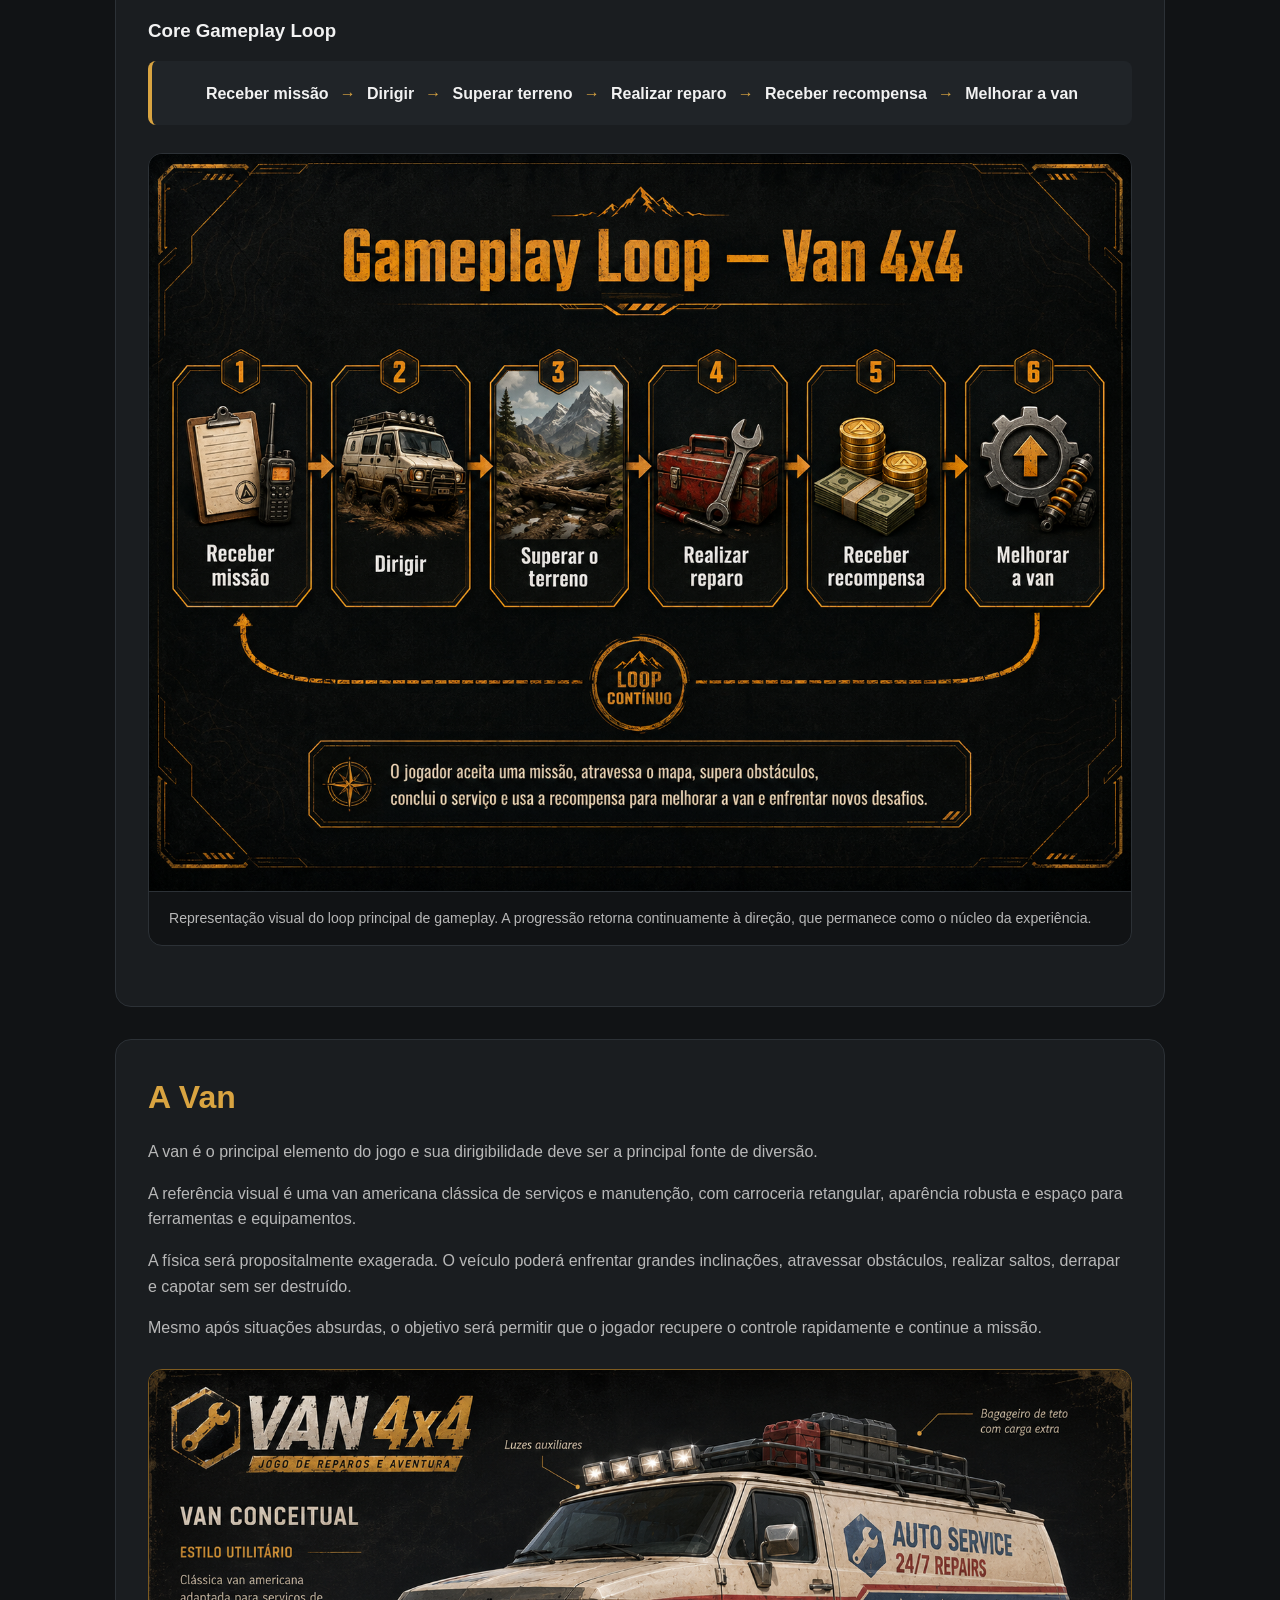
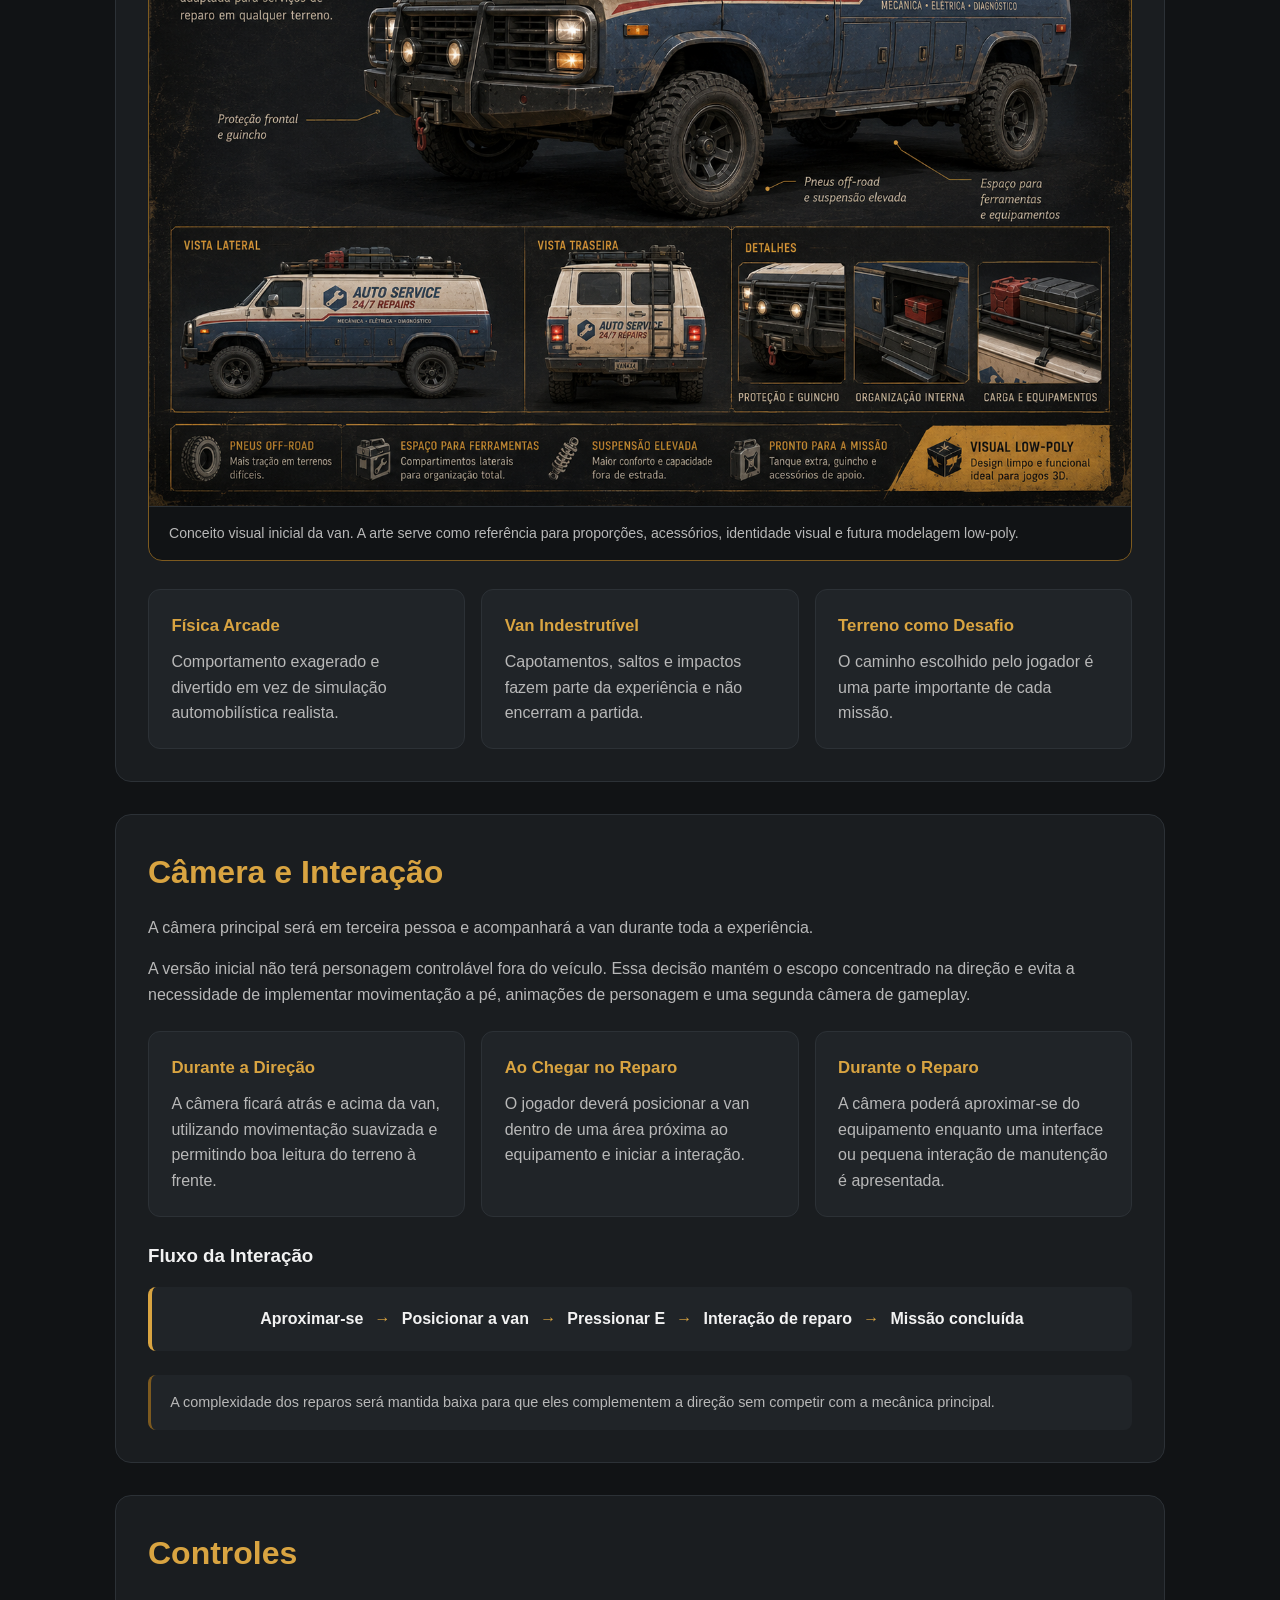
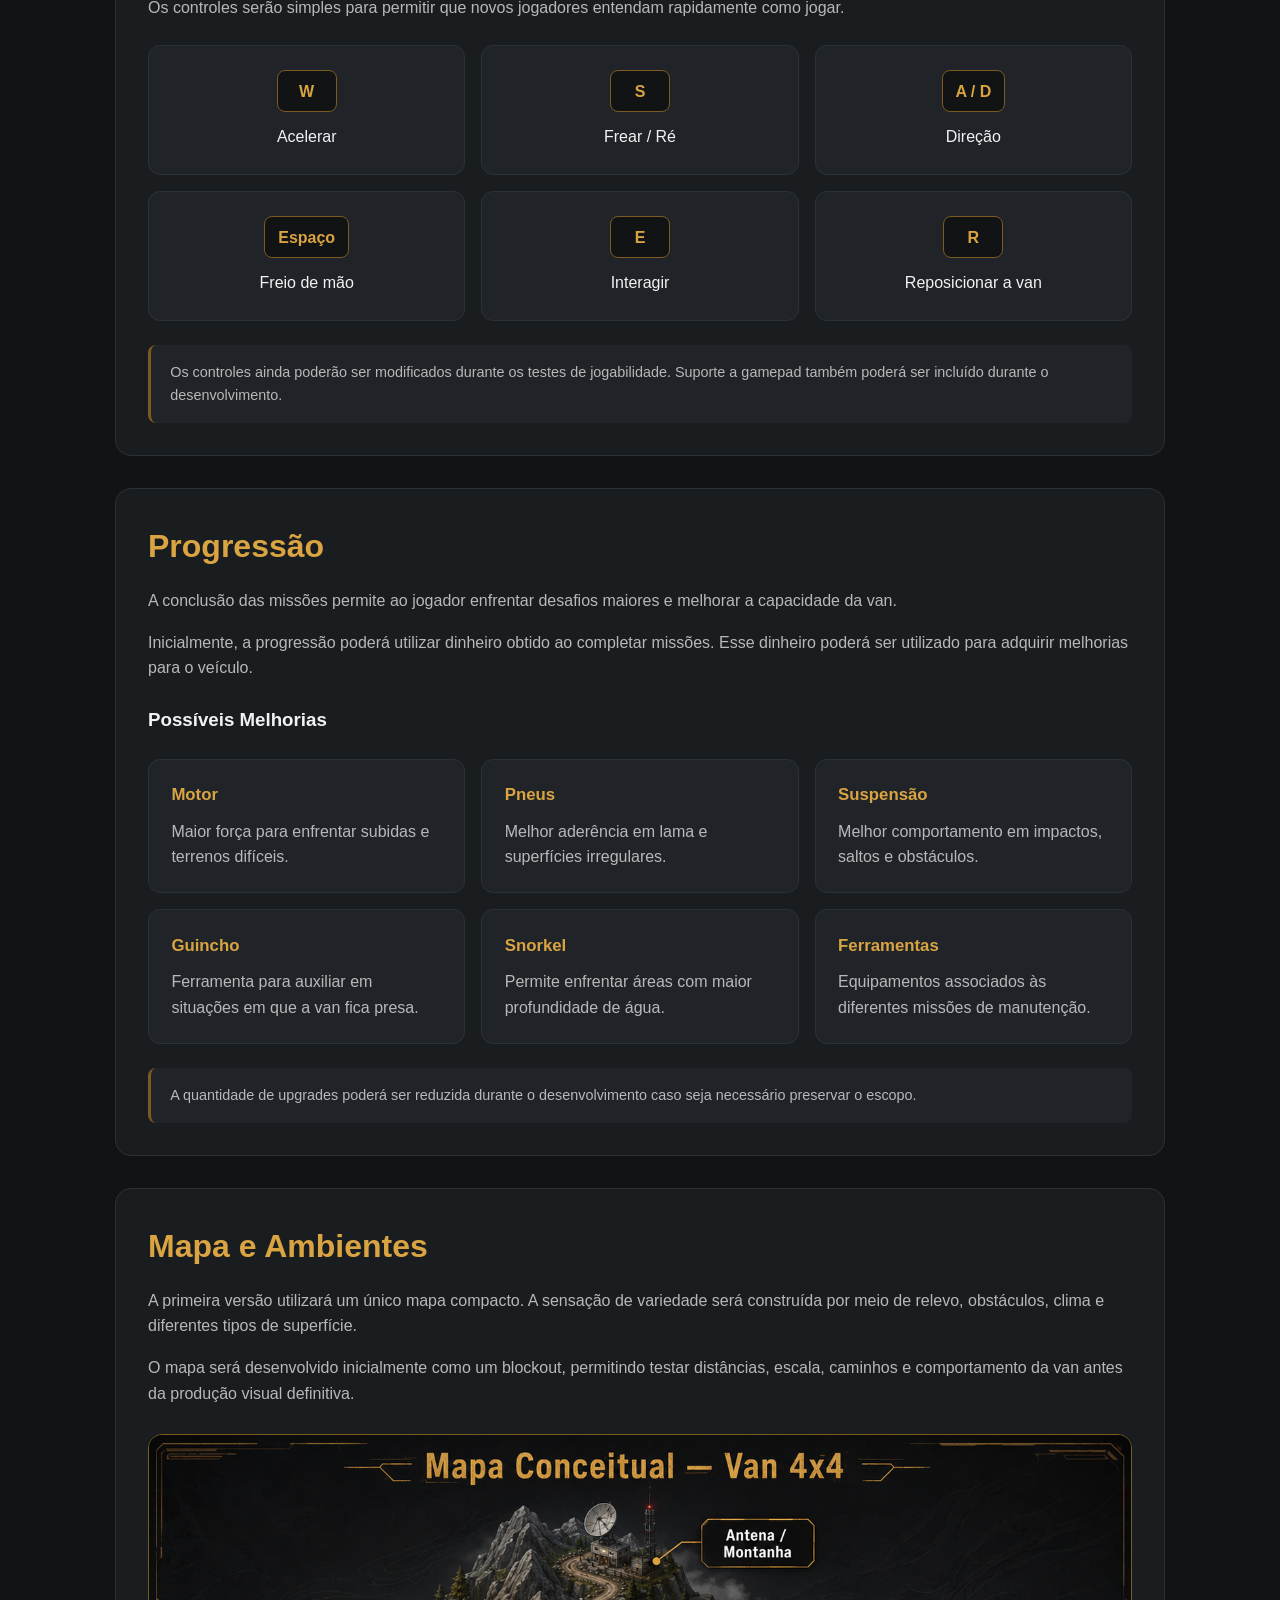
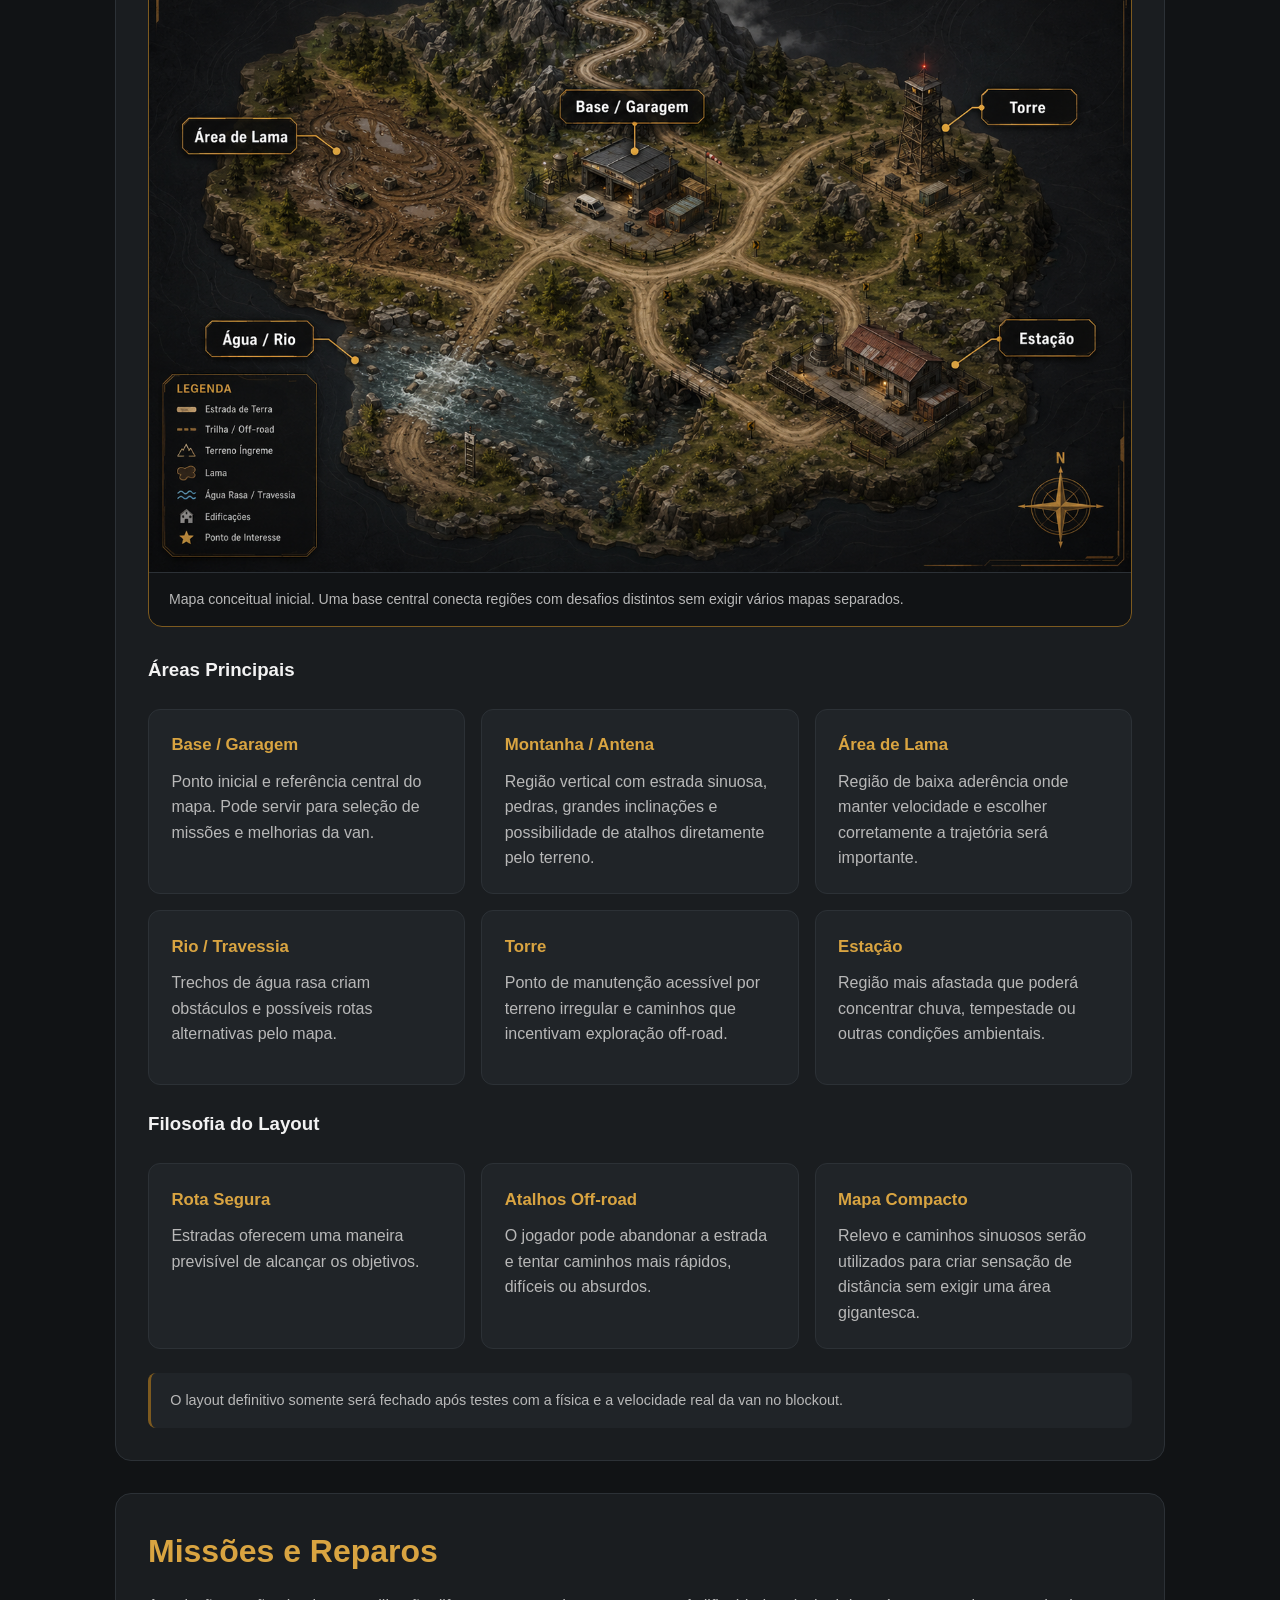
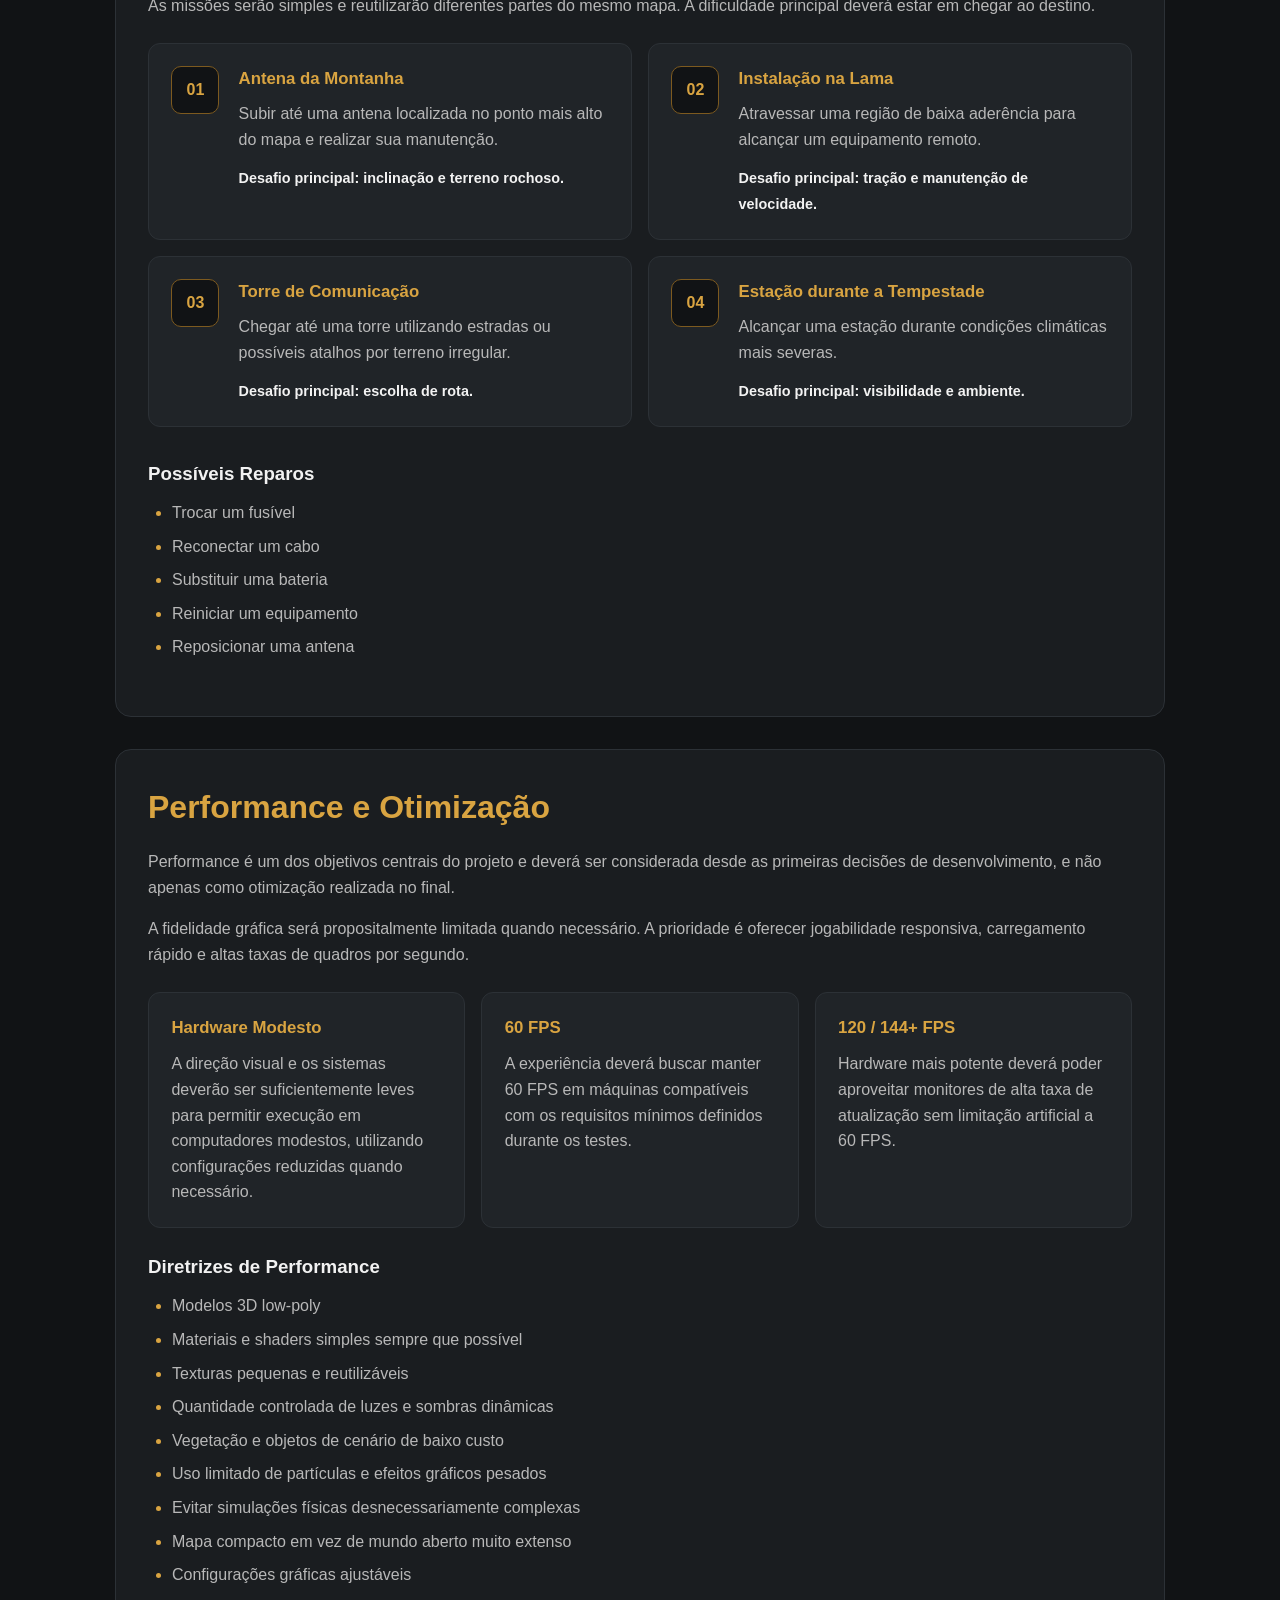
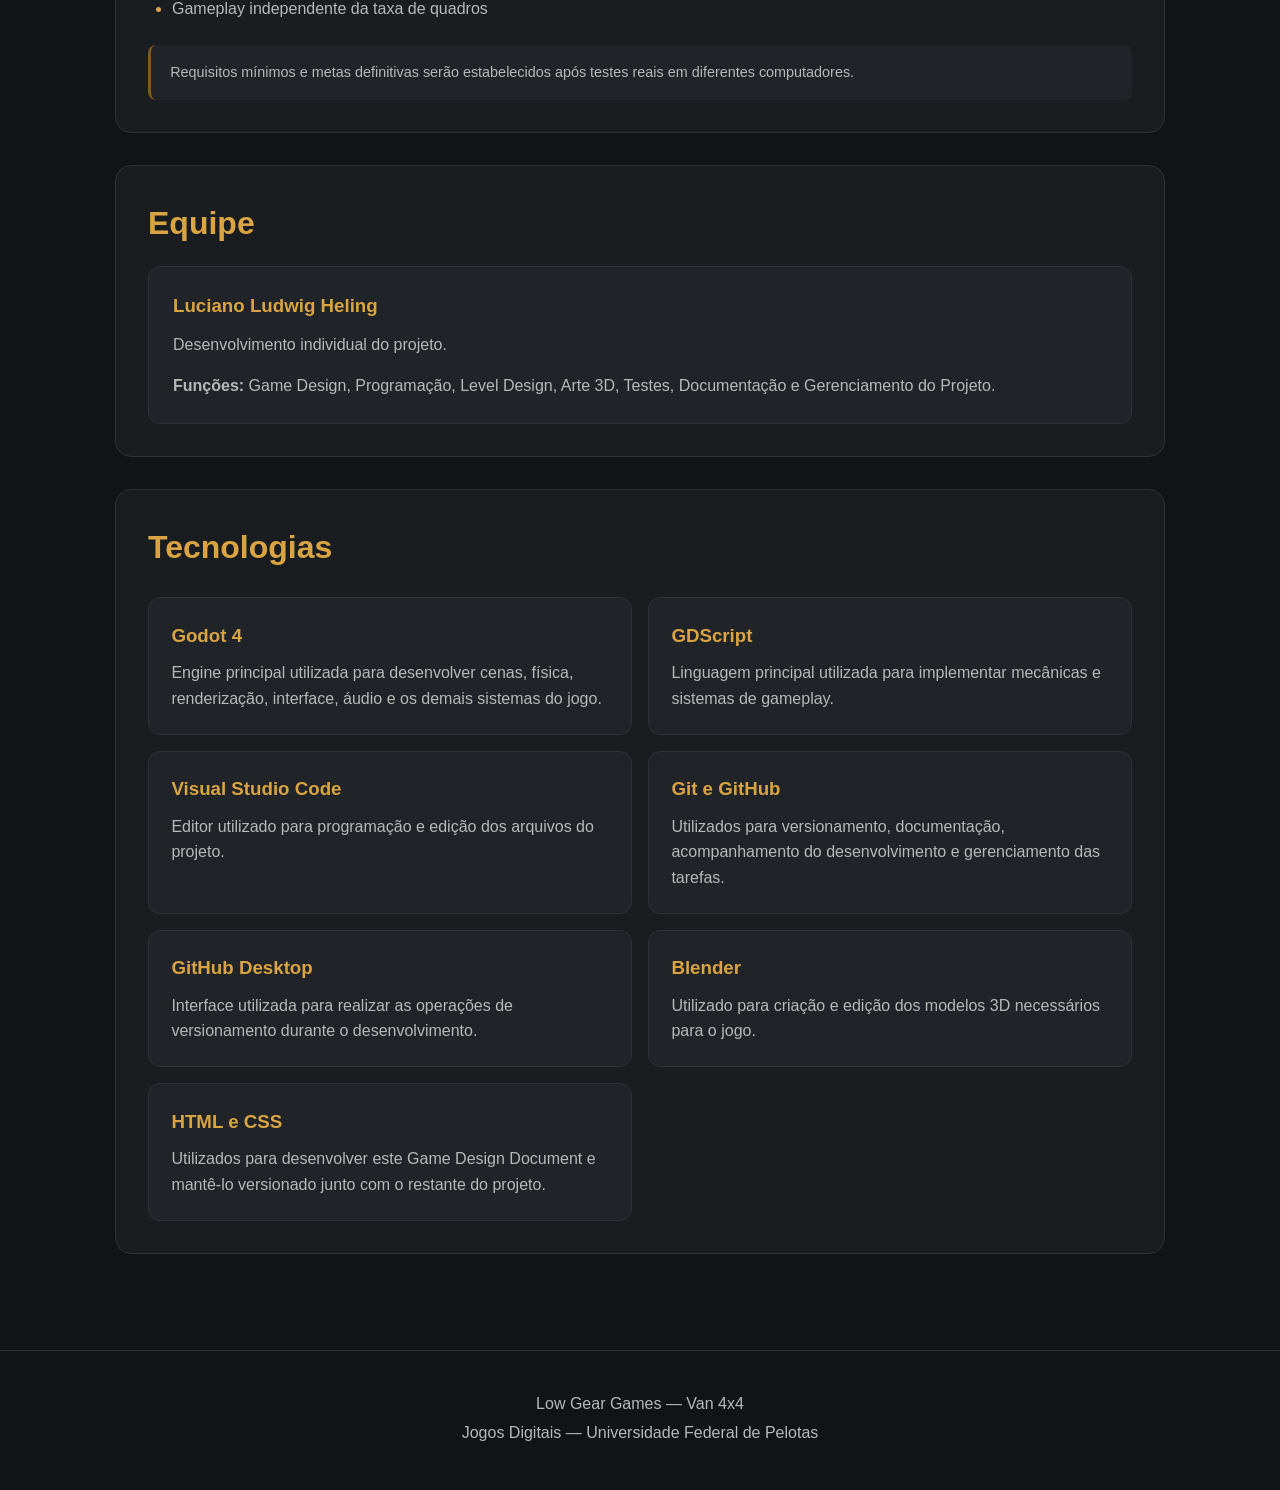
==== commit c6a1edd2: "docs: refine GDD scope, map and gameplay design Add design principles, refined camera and repair int" ====
--- a/docs/gdd/index.html
+++ b/docs/gdd/index.html
@@ -40,6 +40,7 @@
         <a href="#game-info">Informações</a>
         <a href="#objective">Objetivo</a>
         <a href="#scope">Escopo</a>
+        <a href="#principles">Princípios</a>
         <a href="#gameplay">Gameplay</a>
         <a href="#vehicle">Van</a>
         <a href="#camera">Câmera</a>
@@ -68,16 +69,17 @@
             </p>
 
             <p>
-                O jogador controla uma van praticamente indestrutível e
-                precisa atravessar terrenos difíceis para chegar até diferentes
-                locais e realizar pequenos serviços de manutenção.
+                O jogador controla uma van de manutenção praticamente
+                indestrutível e precisa atravessar terrenos difíceis para
+                chegar até diferentes pontos do mapa e realizar serviços
+                de reparo.
             </p>
 
             <p>
                 O foco principal está na dirigibilidade exagerada, na exploração
                 dos ambientes e nas situações inesperadas geradas pela física.
-                A proposta não é simular de forma realista um veículo, mas criar
-                uma experiência divertida, responsiva e fácil de entender.
+                A proposta não é simular um veículo de maneira realista, mas
+                criar uma experiência divertida, responsiva e fácil de aprender.
             </p>
 
         </section>
@@ -134,19 +136,19 @@
 
             <p>
                 O jogador deve utilizar a van para atravessar terrenos
-                difíceis e chegar até diferentes pontos do mapa onde existem
-                equipamentos que precisam de manutenção.
-            </p>
-
-            <p>
-                O principal desafio está no percurso. Lama, pedras,
-                subidas, água, obstáculos e condições climáticas tornam
-                cada deslocamento diferente.
-            </p>
-
-            <p>
-                O jogo deve ser rápido de aprender e permitir que uma pessoa
-                comece a dirigir poucos segundos após iniciar uma partida.
+                difíceis e chegar até pontos do mapa onde existem equipamentos
+                que precisam de manutenção.
+            </p>
+
+            <p>
+                O principal desafio está no percurso. Lama, pedras, grandes
+                inclinações, água, obstáculos e condições climáticas modificam
+                a forma como o jogador precisa conduzir a van.
+            </p>
+
+            <p>
+                O jogo deve ser rápido de entender e permitir que uma pessoa
+                comece a dirigir poucos segundos após iniciar a partida.
             </p>
 
         </section>
@@ -160,52 +162,121 @@
 
             <p>
                 O projeto será desenvolvido individualmente. Por esse motivo,
-                a versão inicial será planejada com um escopo reduzido e
-                concentrado principalmente na qualidade da mecânica de direção.
-            </p>
-
-            <p>
-                Em vez de vários mapas ou fases extensas, o jogo utilizará
-                inicialmente um único mapa principal compacto, contendo
-                diferentes áreas e tipos de terreno.
+                o escopo inicial será deliberadamente compacto e concentrado
+                na qualidade da principal mecânica do jogo: dirigir a van.
+            </p>
+
+            <p>
+                Em vez de várias fases ou mapas extensos, a primeira versão
+                utilizará um único mapa principal com áreas diferentes,
+                reaproveitado por várias missões.
             </p>
 
             <div class="feature-grid">
 
                 <div class="feature-card">
+
                     <h3>1 Mapa Principal</h3>
 
                     <p>
-                        Um ambiente compacto reutilizado por diferentes missões,
-                        evitando a necessidade de produzir vários mapas completos.
-                    </p>
-                </div>
-
-                <div class="feature-card">
-                    <h3>Poucos Pontos de Missão</h3>
-
-                    <p>
-                        Aproximadamente três ou quatro áreas principais de
-                        manutenção serão suficientes para a primeira versão.
-                    </p>
-                </div>
-
-                <div class="feature-card">
-                    <h3>Foco na Mecânica</h3>
-
-                    <p>
-                        A prioridade será tornar a van divertida de controlar
-                        antes de aumentar a quantidade de conteúdo.
-                    </p>
+                        Um ambiente compacto com diferentes regiões,
+                        tipos de terreno e rotas possíveis.
+                    </p>
+
+                </div>
+
+                <div class="feature-card">
+
+                    <h3>4 Áreas de Missão</h3>
+
+                    <p>
+                        Poucos destinos principais, cada um associado
+                        a um desafio de direção diferente.
+                    </p>
+
+                </div>
+
+                <div class="feature-card">
+
+                    <h3>Sem Personagem a Pé</h3>
+
+                    <p>
+                        A versão inicial mantém toda a experiência centrada
+                        na van e evita a criação de um segundo sistema
+                        de movimentação.
+                    </p>
+
                 </div>
 
             </div>
 
             <p class="note">
-                Novos mapas, áreas e sistemas somente deverão ser considerados
-                depois que o núcleo principal do jogo estiver funcionando de
-                maneira satisfatória.
-            </p>
+                Novos mapas, modos ou sistemas só deverão ser considerados
+                depois que o núcleo de direção estiver funcionando de maneira
+                satisfatória.
+            </p>
+
+        </section>
+
+
+        <!-- PRINCÍPIOS DE DESIGN -->
+
+        <section id="principles">
+
+            <h2>Princípios de Design</h2>
+
+            <p>
+                As decisões do projeto serão guiadas por quatro princípios
+                principais.
+            </p>
+
+            <div class="feature-grid design-principles">
+
+                <div class="feature-card">
+
+                    <h3>Diversão antes do Realismo</h3>
+
+                    <p>
+                        A física poderá quebrar expectativas realistas sempre
+                        que isso resultar em uma experiência mais divertida.
+                    </p>
+
+                </div>
+
+                <div class="feature-card">
+
+                    <h3>Direção como Mecânica Central</h3>
+
+                    <p>
+                        O restante do jogo deve apoiar a experiência de dirigir,
+                        explorar terrenos e superar obstáculos.
+                    </p>
+
+                </div>
+
+                <div class="feature-card">
+
+                    <h3>Escopo Controlado</h3>
+
+                    <p>
+                        Poucos sistemas bem executados terão prioridade sobre
+                        grande quantidade de conteúdo.
+                    </p>
+
+                </div>
+
+                <div class="feature-card">
+
+                    <h3>Performance desde o Início</h3>
+
+                    <p>
+                        Otimização é um requisito de design e deve influenciar
+                        arte, mapa, física, efeitos e arquitetura do jogo.
+                    </p>
+
+                </div>
+
+            </div>
 
         </section>
 
@@ -218,20 +289,19 @@
 
             <p>
                 Cada missão começa com um objetivo localizado em algum ponto
-                do mapa. O jogador deve dirigir até esse local utilizando
-                a van e escolher como atravessar o terreno.
-            </p>
-
-            <p>
-                Durante o percurso, será necessário lidar com obstáculos,
-                inclinações, lama, água e condições ambientais que modificam
-                a maneira como a van se comporta.
-            </p>
-
-            <p>
-                Ao chegar ao destino, o jogador posiciona a van próximo ao
-                equipamento e realiza uma interação simples para concluir
-                o serviço de manutenção.
+                do mapa. O jogador deve escolher uma rota e dirigir até o
+                local utilizando a van.
+            </p>
+
+            <p>
+                Durante o percurso será necessário lidar com terrenos,
+                obstáculos e condições ambientais que alteram a aderência,
+                estabilidade e dificuldade de movimentação.
+            </p>
+
+            <p>
+                A estrada oferece uma rota mais segura, mas o jogador poderá
+                tentar atalhos e caminhos off-road mais arriscados.
             </p>
 
             <h3>Core Gameplay Loop</h3>
@@ -244,7 +314,7 @@
                 <span>Dirigir</span>
                 <span>→</span>
 
-                <span>Superar o terreno</span>
+                <span>Superar terreno</span>
                 <span>→</span>
 
                 <span>Realizar reparo</span>
@@ -258,16 +328,18 @@
             </div>
 
             <figure class="gdd-figure">
+
                 <img
                     src="assets/gameplay_loop.png"
                     alt="Diagrama conceitual do loop principal de gameplay de Van 4x4"
                 >
 
                 <figcaption>
-                    Representação visual do loop principal de gameplay:
-                    receber uma missão, dirigir, superar o terreno, realizar
-                    o reparo, receber a recompensa e melhorar a van.
+                    Representação visual do loop principal de gameplay.
+                    A progressão retorna continuamente à direção, que permanece
+                    como o núcleo da experiência.
                 </figcaption>
+
             </figure>
 
         </section>
@@ -285,64 +357,70 @@
             </p>
 
             <p>
-                A referência visual principal é uma van americana clássica
-                de serviços e manutenção, com carroceria retangular,
-                aparência robusta e espaço para ferramentas e equipamentos.
+                A referência visual é uma van americana clássica de serviços
+                e manutenção, com carroceria retangular, aparência robusta
+                e espaço para ferramentas e equipamentos.
             </p>
 
             <p>
                 A física será propositalmente exagerada. O veículo poderá
-                subir terrenos muito inclinados, atravessar obstáculos,
-                realizar saltos, derrapar e até capotar sem ser destruído.
-            </p>
-
-            <p>
-                O objetivo é criar situações em que o jogador consiga
-                recuperar o controle mesmo depois de movimentos absurdos,
-                mantendo a partida rápida e evitando interrupções constantes.
+                enfrentar grandes inclinações, atravessar obstáculos,
+                realizar saltos, derrapar e capotar sem ser destruído.
+            </p>
+
+            <p>
+                Mesmo após situações absurdas, o objetivo será permitir que
+                o jogador recupere o controle rapidamente e continue a missão.
             </p>
 
             <figure class="gdd-figure gdd-figure-featured">
+
                 <img
                     src="assets/van_conceitual.png"
                     alt="Prancha conceitual da van principal do jogo Van 4x4"
                 >
 
                 <figcaption>
-                    Conceito visual inicial da van: veículo utilitário
-                    americano adaptado para manutenção e uso off-road.
-                    A arte serve como referência para proporções, acessórios,
-                    identidade visual e futura modelagem low-poly.
+                    Conceito visual inicial da van. A arte serve como referência
+                    para proporções, acessórios, identidade visual e futura
+                    modelagem low-poly.
                 </figcaption>
+
             </figure>
 
             <div class="feature-grid">
 
                 <div class="feature-card">
+
                     <h3>Física Arcade</h3>
 
                     <p>
                         Comportamento exagerado e divertido em vez de
-                        uma simulação automobilística realista.
-                    </p>
-                </div>
-
-                <div class="feature-card">
+                        simulação automobilística realista.
+                    </p>
+
+                </div>
+
+                <div class="feature-card">
+
                     <h3>Van Indestrutível</h3>
 
                     <p>
-                        Capotamentos e impactos fazem parte da experiência
-                        e não devem encerrar imediatamente a partida.
-                    </p>
-                </div>
-
-                <div class="feature-card">
+                        Capotamentos, saltos e impactos fazem parte da
+                        experiência e não encerram a partida.
+                    </p>
+
+                </div>
+
+                <div class="feature-card">
+
                     <h3>Terreno como Desafio</h3>
 
                     <p>
-                        O percurso e a maneira de chegar ao objetivo são
-                        parte central de cada missão.
-                    </p>
+                        O caminho escolhido pelo jogador é uma parte
+                        importante de cada missão.
+                    </p>
+
                 </div>
 
             </div>
@@ -354,51 +432,84 @@
 
         <section id="camera">
 
-            <h2>Câmera</h2>
+            <h2>Câmera e Interação</h2>
 
             <p>
                 A câmera principal será em terceira pessoa e acompanhará
-                a van durante toda a experiência de direção.
-            </p>
-
-            <p>
-                A versão inicial não terá um personagem controlável fora
-                do veículo. Dessa forma, não será necessário alternar entre
-                sistemas de câmera de direção e movimentação a pé.
+                a van durante toda a experiência.
+            </p>
+
+            <p>
+                A versão inicial não terá personagem controlável fora do
+                veículo. Essa decisão mantém o escopo concentrado na direção
+                e evita a necessidade de implementar movimentação a pé,
+                animações de personagem e uma segunda câmera de gameplay.
             </p>
 
             <div class="feature-grid">
 
                 <div class="feature-card">
-                    <h3>Direção</h3>
-
-                    <p>
-                        A câmera ficará posicionada atrás da van, acompanhando
-                        seu movimento com suavização suficiente para manter
-                        boa leitura do terreno.
-                    </p>
-                </div>
-
-                <div class="feature-card">
-                    <h3>Reparos</h3>
-
-                    <p>
-                        Durante uma manutenção, a câmera poderá permanecer na
-                        posição normal ou aproximar-se do ponto de interação.
-                    </p>
-                </div>
-
-                <div class="feature-card">
-                    <h3>Escopo Controlado</h3>
-
-                    <p>
-                        Não haverá inicialmente sistema de movimentação a pé,
-                        câmera em primeira pessoa ou animações de entrada e
-                        saída do veículo.
-                    </p>
-                </div>
-
-            </div>
+
+                    <h3>Durante a Direção</h3>
+
+                    <p>
+                        A câmera ficará atrás e acima da van, utilizando
+                        movimentação suavizada e permitindo boa leitura
+                        do terreno à frente.
+                    </p>
+
+                </div>
+
+                <div class="feature-card">
+
+                    <h3>Ao Chegar no Reparo</h3>
+
+                    <p>
+                        O jogador deverá posicionar a van dentro de uma área
+                        próxima ao equipamento e iniciar a interação.
+                    </p>
+
+                </div>
+
+                <div class="feature-card">
+
+                    <h3>Durante o Reparo</h3>
+
+                    <p>
+                        A câmera poderá aproximar-se do equipamento enquanto
+                        uma interface ou pequena interação de manutenção
+                        é apresentada.
+                    </p>
+
+                </div>
+
+            </div>
+
+
+            <h3>Fluxo da Interação</h3>
+
+            <div class="game-loop repair-loop">
+
+                <span>Aproximar-se</span>
+                <span>→</span>
+
+                <span>Posicionar a van</span>
+                <span>→</span>
+
+                <span>Pressionar E</span>
+                <span>→</span>
+
+                <span>Interação de reparo</span>
+                <span>→</span>
+
+                <span>Missão concluída</span>
+
+            </div>
+
+            <p class="note">
+                A complexidade dos reparos será mantida baixa para que eles
+                complementem a direção sem competir com a mecânica principal.
+            </p>
 
         </section>
 
@@ -450,7 +561,8 @@
 
             <p class="note">
                 Os controles ainda poderão ser modificados durante os testes
-                de jogabilidade.
+                de jogabilidade. Suporte a gamepad também poderá ser incluído
+                durante o desenvolvimento.
             </p>
 
         </section>
@@ -463,55 +575,87 @@
             <h2>Progressão</h2>
 
             <p>
-                A conclusão das missões permite ao jogador avançar para
-                desafios maiores e melhorar a capacidade da van.
+                A conclusão das missões permite ao jogador enfrentar desafios
+                maiores e melhorar a capacidade da van.
             </p>
 
             <p>
                 Inicialmente, a progressão poderá utilizar dinheiro obtido
                 ao completar missões. Esse dinheiro poderá ser utilizado
-                para comprar melhorias para o veículo ou novas ferramentas.
-            </p>
-
-            <h3>Possíveis melhorias</h3>
+                para adquirir melhorias para o veículo.
+            </p>
+
+            <h3>Possíveis Melhorias</h3>
 
             <div class="feature-grid">
 
                 <div class="feature-card">
+
                     <h3>Motor</h3>
-                    <p>Maior força para enfrentar subidas e terrenos difíceis.</p>
-                </div>
-
-                <div class="feature-card">
+
+                    <p>
+                        Maior força para enfrentar subidas e terrenos difíceis.
+                    </p>
+
+                </div>
+
+                <div class="feature-card">
+
                     <h3>Pneus</h3>
-                    <p>Melhor aderência em lama e terrenos irregulares.</p>
-                </div>
-
-                <div class="feature-card">
+
+                    <p>
+                        Melhor aderência em lama e superfícies irregulares.
+                    </p>
+
+                </div>
+
+                <div class="feature-card">
+
                     <h3>Suspensão</h3>
-                    <p>Melhor capacidade de absorver impactos e obstáculos.</p>
-                </div>
-
-                <div class="feature-card">
+
+                    <p>
+                        Melhor comportamento em impactos, saltos e obstáculos.
+                    </p>
+
+                </div>
+
+                <div class="feature-card">
+
                     <h3>Guincho</h3>
-                    <p>Ferramenta para ajudar em situações onde a van fica presa.</p>
-                </div>
-
-                <div class="feature-card">
+
+                    <p>
+                        Ferramenta para auxiliar em situações em que a van
+                        fica presa.
+                    </p>
+
+                </div>
+
+                <div class="feature-card">
+
                     <h3>Snorkel</h3>
-                    <p>Permite enfrentar áreas com maior quantidade de água.</p>
-                </div>
-
-                <div class="feature-card">
+
+                    <p>
+                        Permite enfrentar áreas com maior profundidade de água.
+                    </p>
+
+                </div>
+
+                <div class="feature-card">
+
                     <h3>Ferramentas</h3>
-                    <p>Permitem realizar novos tipos de serviço e manutenção.</p>
+
+                    <p>
+                        Equipamentos associados às diferentes missões
+                        de manutenção.
+                    </p>
+
                 </div>
 
             </div>
 
             <p class="note">
-                A quantidade de melhorias será reduzida caso seja necessário
-                preservar o escopo e priorizar a qualidade da dirigibilidade.
+                A quantidade de upgrades poderá ser reduzida durante o
+                desenvolvimento caso seja necessário preservar o escopo.
             </p>
 
         </section>
@@ -524,113 +668,149 @@
             <h2>Mapa e Ambientes</h2>
 
             <p>
-                A primeira versão será construída em um único mapa principal
-                compacto. O objetivo é fazer esse ambiente parecer variado
-                através de relevo, obstáculos e diferentes tipos de terreno,
-                sem depender de uma área extremamente grande.
-            </p>
-
-            <p>
-                O mapa será inicialmente desenvolvido como um blockout simples,
-                utilizando formas básicas para testar distâncias, escala,
-                caminhos e comportamento da van antes da produção visual final.
+                A primeira versão utilizará um único mapa compacto.
+                A sensação de variedade será construída por meio de relevo,
+                obstáculos, clima e diferentes tipos de superfície.
+            </p>
+
+            <p>
+                O mapa será desenvolvido inicialmente como um blockout,
+                permitindo testar distâncias, escala, caminhos e comportamento
+                da van antes da produção visual definitiva.
             </p>
 
             <figure class="gdd-figure gdd-figure-featured">
+
                 <img
                     src="assets/mapa_conceitual_inicial.png"
                     alt="Mapa conceitual inicial do jogo Van 4x4"
                 >
 
                 <figcaption>
-                    Mapa conceitual inicial. A base funciona como região
-                    central, enquanto montanha, lama, água, torre e estação
-                    criam diferentes desafios e pontos de missão dentro
-                    do mesmo cenário.
+                    Mapa conceitual inicial. Uma base central conecta regiões
+                    com desafios distintos sem exigir vários mapas separados.
                 </figcaption>
+
             </figure>
 
+
+            <h3>Áreas Principais</h3>
+
+            <div class="feature-grid map-areas">
+
+                <div class="feature-card">
+
+                    <h3>Base / Garagem</h3>
+
+                    <p>
+                        Ponto inicial e referência central do mapa.
+                        Pode servir para seleção de missões e melhorias
+                        da van.
+                    </p>
+
+                </div>
+
+                <div class="feature-card">
+
+                    <h3>Montanha / Antena</h3>
+
+                    <p>
+                        Região vertical com estrada sinuosa, pedras,
+                        grandes inclinações e possibilidade de atalhos
+                        diretamente pelo terreno.
+                    </p>
+
+                </div>
+
+                <div class="feature-card">
+
+                    <h3>Área de Lama</h3>
+
+                    <p>
+                        Região de baixa aderência onde manter velocidade
+                        e escolher corretamente a trajetória será importante.
+                    </p>
+
+                </div>
+
+                <div class="feature-card">
+
+                    <h3>Rio / Travessia</h3>
+
+                    <p>
+                        Trechos de água rasa criam obstáculos e possíveis
+                        rotas alternativas pelo mapa.
+                    </p>
+
+                </div>
+
+                <div class="feature-card">
+
+                    <h3>Torre</h3>
+
+                    <p>
+                        Ponto de manutenção acessível por terreno irregular
+                        e caminhos que incentivam exploração off-road.
+                    </p>
+
+                </div>
+
+                <div class="feature-card">
+
+                    <h3>Estação</h3>
+
+                    <p>
+                        Região mais afastada que poderá concentrar chuva,
+                        tempestade ou outras condições ambientais.
+                    </p>
+
+                </div>
+
+            </div>
+
+
+            <h3>Filosofia do Layout</h3>
+
             <div class="feature-grid">
 
                 <div class="feature-card">
-                    <h3>Base / Garagem</h3>
-
-                    <p>
-                        Região inicial do jogador e ponto de referência central
-                        para o restante do mapa.
-                    </p>
-                </div>
-
-                <div class="feature-card">
-                    <h3>Estrada de Terra</h3>
-
-                    <p>
-                        Caminho mais seguro entre algumas regiões e espaço
-                        utilizado para apresentar a dirigibilidade básica.
-                    </p>
-                </div>
-
-                <div class="feature-card">
-                    <h3>Montanha</h3>
-
-                    <p>
-                        Área vertical com subidas, pedras e possibilidades
-                        de atalhos fora da estrada.
-                    </p>
-                </div>
-
-                <div class="feature-card">
-                    <h3>Lama</h3>
-
-                    <p>
-                        Região de baixa aderência que altera o comportamento
-                        da van e dificulta a progressão.
-                    </p>
-                </div>
-
-                <div class="feature-card">
-                    <h3>Água</h3>
-
-                    <p>
-                        Trechos de água rasa poderão funcionar como obstáculos
-                        e rotas alternativas.
-                    </p>
-                </div>
-
-                <div class="feature-card">
-                    <h3>Área de Tempestade</h3>
-
-                    <p>
-                        Parte do mapa em que chuva, raios ou baixa visibilidade
-                        aumentam a dificuldade sem exigir um novo cenário.
-                    </p>
-                </div>
-
-            </div>
-
-
-            <h3>Estrutura Simplificada</h3>
-
-            <div class="map-concept">
-
-                <pre>
-                         ANTENA / MONTANHA
-                               ▲
-                               │
-                         estrada sinuosa
-                               │
-              ÁREA DE LAMA ─── BASE ─── TORRE
-                    │          │          │
-                    │          │          │
-                  ÁGUA ───── ESTRADA ─ ESTAÇÃO
-                </pre>
+
+                    <h3>Rota Segura</h3>
+
+                    <p>
+                        Estradas oferecem uma maneira previsível de alcançar
+                        os objetivos.
+                    </p>
+
+                </div>
+
+                <div class="feature-card">
+
+                    <h3>Atalhos Off-road</h3>
+
+                    <p>
+                        O jogador pode abandonar a estrada e tentar caminhos
+                        mais rápidos, difíceis ou absurdos.
+                    </p>
+
+                </div>
+
+                <div class="feature-card">
+
+                    <h3>Mapa Compacto</h3>
+
+                    <p>
+                        Relevo e caminhos sinuosos serão utilizados para criar
+                        sensação de distância sem exigir uma área gigantesca.
+                    </p>
+
+                </div>
 
             </div>
 
             <p class="note">
-                A imagem e o diagrama representam apenas a organização
-                conceitual inicial. O layout definitivo será definido durante
-                o blockout e os primeiros testes de dirigibilidade.
+                O layout definitivo somente será fechado após testes com
+                a física e a velocidade real da van no blockout.
             </p>
 
         </section>
@@ -643,25 +823,97 @@
             <h2>Missões e Reparos</h2>
 
             <p>
-                As missões terão objetivos simples para manter o foco
-                principalmente na direção e no percurso.
-            </p>
-
-            <p>
-                A versão inicial deverá utilizar poucos pontos de manutenção
-                distribuídos pelo mesmo mapa principal.
-            </p>
-
-            <h3>Possíveis pontos de missão</h3>
-
-            <ul class="gdd-list">
-                <li>Antena localizada no alto da montanha</li>
-                <li>Torre de comunicação</li>
-                <li>Estação meteorológica</li>
-                <li>Gerador ou instalação localizada em área de lama</li>
-            </ul>
-
-            <h3>Possíveis reparos</h3>
+                As missões serão simples e reutilizarão diferentes partes
+                do mesmo mapa. A dificuldade principal deverá estar em chegar
+                ao destino.
+            </p>
+
+
+            <div class="mission-list">
+
+                <article class="mission-card">
+
+                    <span class="mission-number">01</span>
+
+                    <div>
+                        <h3>Antena da Montanha</h3>
+
+                        <p>
+                            Subir até uma antena localizada no ponto mais alto
+                            do mapa e realizar sua manutenção.
+                        </p>
+
+                        <strong>
+                            Desafio principal: inclinação e terreno rochoso.
+                        </strong>
+                    </div>
+
+                </article>
+
+
+                <article class="mission-card">
+
+                    <span class="mission-number">02</span>
+
+                    <div>
+                        <h3>Instalação na Lama</h3>
+
+                        <p>
+                            Atravessar uma região de baixa aderência para
+                            alcançar um equipamento remoto.
+                        </p>
+
+                        <strong>
+                            Desafio principal: tração e manutenção de velocidade.
+                        </strong>
+                    </div>
+
+                </article>
+
+
+                <article class="mission-card">
+
+                    <span class="mission-number">03</span>
+
+                    <div>
+                        <h3>Torre de Comunicação</h3>
+
+                        <p>
+                            Chegar até uma torre utilizando estradas ou
+                            possíveis atalhos por terreno irregular.
+                        </p>
+
+                        <strong>
+                            Desafio principal: escolha de rota.
+                        </strong>
+                    </div>
+
+                </article>
+
+
+                <article class="mission-card">
+
+                    <span class="mission-number">04</span>
+
+                    <div>
+                        <h3>Estação durante a Tempestade</h3>
+
+                        <p>
+                            Alcançar uma estação durante condições climáticas
+                            mais severas.
+                        </p>
+
+                        <strong>
+                            Desafio principal: visibilidade e ambiente.
+                        </strong>
+                    </div>
+
+                </article>
+
+            </div>
+
+
+            <h3>Possíveis Reparos</h3>
 
             <ul class="gdd-list">
                 <li>Trocar um fusível</li>
@@ -671,33 +923,6 @@
                 <li>Reposicionar uma antena</li>
             </ul>
 
-
-            <h3>Fluxo do Reparo</h3>
-
-            <div class="game-loop">
-
-                <span>Chegar ao local</span>
-                <span>→</span>
-
-                <span>Posicionar a van</span>
-                <span>→</span>
-
-                <span>Pressionar E</span>
-                <span>→</span>
-
-                <span>Realizar interação</span>
-                <span>→</span>
-
-                <span>Concluir missão</span>
-
-            </div>
-
-            <p>
-                O jogador não precisará sair fisicamente da van na versão
-                inicial. Os reparos poderão utilizar uma interação simples,
-                uma pequena interface ou um minigame curto.
-            </p>
-
         </section>
 
 
@@ -708,46 +933,53 @@
             <h2>Performance e Otimização</h2>
 
             <p>
-                A performance é um dos objetivos centrais do projeto e deverá
-                ser considerada desde o início do desenvolvimento, e não apenas
-                como uma etapa de otimização realizada no final.
-            </p>
-
-            <p>
-                A qualidade gráfica será propositalmente simples. O objetivo
-                é priorizar jogabilidade, responsividade e altas taxas de
-                quadros por segundo.
+                Performance é um dos objetivos centrais do projeto e deverá
+                ser considerada desde as primeiras decisões de desenvolvimento,
+                e não apenas como otimização realizada no final.
+            </p>
+
+            <p>
+                A fidelidade gráfica será propositalmente limitada quando
+                necessário. A prioridade é oferecer jogabilidade responsiva,
+                carregamento rápido e altas taxas de quadros por segundo.
             </p>
 
             <div class="feature-grid">
 
                 <div class="feature-card">
+
                     <h3>Hardware Modesto</h3>
 
                     <p>
-                        O jogo deverá utilizar uma direção visual e sistemas
-                        suficientemente leves para funcionar em computadores
-                        modestos utilizando configurações reduzidas.
-                    </p>
-                </div>
-
-                <div class="feature-card">
+                        A direção visual e os sistemas deverão ser suficientemente
+                        leves para permitir execução em computadores modestos,
+                        utilizando configurações reduzidas quando necessário.
+                    </p>
+
+                </div>
+
+                <div class="feature-card">
+
                     <h3>60 FPS</h3>
 
                     <p>
-                        A experiência deverá buscar manter 60 FPS em hardware
-                        compatível com os requisitos definidos durante os testes.
-                    </p>
-                </div>
-
-                <div class="feature-card">
+                        A experiência deverá buscar manter 60 FPS em máquinas
+                        compatíveis com os requisitos mínimos definidos
+                        durante os testes.
+                    </p>
+
+                </div>
+
+                <div class="feature-card">
+
                     <h3>120 / 144+ FPS</h3>
 
                     <p>
-                        Computadores mais potentes deverão poder aproveitar
-                        monitores de alta taxa de atualização, sem que o jogo
-                        fique artificialmente limitado a 60 FPS.
-                    </p>
+                        Hardware mais potente deverá poder aproveitar monitores
+                        de alta taxa de atualização sem limitação artificial
+                        a 60 FPS.
+                    </p>
+
                 </div>
 
             </div>
@@ -760,18 +992,17 @@
                 <li>Materiais e shaders simples sempre que possível</li>
                 <li>Texturas pequenas e reutilizáveis</li>
                 <li>Quantidade controlada de luzes e sombras dinâmicas</li>
-                <li>Vegetação e objetos de cenário com baixo custo de renderização</li>
+                <li>Vegetação e objetos de cenário de baixo custo</li>
                 <li>Uso limitado de partículas e efeitos gráficos pesados</li>
                 <li>Evitar simulações físicas desnecessariamente complexas</li>
-                <li>Mapa compacto em vez de um mundo aberto muito extenso</li>
+                <li>Mapa compacto em vez de mundo aberto muito extenso</li>
                 <li>Configurações gráficas ajustáveis</li>
                 <li>Gameplay independente da taxa de quadros</li>
             </ul>
 
             <p class="note">
-                Os requisitos mínimos e metas numéricas definitivas serão
-                estabelecidos somente depois dos primeiros testes em diferentes
-                computadores.
+                Requisitos mínimos e metas definitivas serão estabelecidos
+                após testes reais em diferentes computadores.
             </p>
 
         </section>
@@ -815,9 +1046,9 @@
                     <h3>Godot 4</h3>
 
                     <p>
-                        Engine principal utilizada para desenvolver o jogo,
-                        trabalhar com cenas, física, renderização, interface,
-                        áudio e demais sistemas.
+                        Engine principal utilizada para desenvolver cenas,
+                        física, renderização, interface, áudio e os demais
+                        sistemas do jogo.
                     </p>
 
                 </div>
@@ -829,7 +1060,7 @@
 
                     <p>
                         Linguagem principal utilizada para implementar
-                        as mecânicas e sistemas do jogo.
+                        mecânicas e sistemas de gameplay.
                     </p>
 
                 </div>
@@ -840,8 +1071,8 @@
                     <h3>Visual Studio Code</h3>
 
                     <p>
-                        Editor utilizado principalmente para programação
-                        e edição dos arquivos do projeto.
+                        Editor utilizado para programação e edição dos
+                        arquivos do projeto.
                     </p>
 
                 </div>
@@ -877,7 +1108,7 @@
                     <h3>Blender</h3>
 
                     <p>
-                        Utilizado para criação ou edição dos modelos 3D
+                        Utilizado para criação e edição dos modelos 3D
                         necessários para o jogo.
                     </p>
 
@@ -889,9 +1120,8 @@
                     <h3>HTML e CSS</h3>
 
                     <p>
-                        Utilizados para desenvolver este Game Design Document,
-                        permitindo que ele seja armazenado e versionado junto
-                        com o restante do projeto.
+                        Utilizados para desenvolver este Game Design Document
+                        e mantê-lo versionado junto com o restante do projeto.
                     </p>
 
                 </div>
--- a/docs/gdd/style.css
+++ b/docs/gdd/style.css
@@ -26,7 +26,7 @@
 
 html {
     scroll-behavior: smooth;
-    scroll-padding-top: 110px;
+    scroll-padding-top: 120px;
 }
 
 body {
@@ -112,9 +112,9 @@
     align-items: center;
     flex-wrap: wrap;
 
-    gap: 0.35rem;
-
-    padding: 0.8rem 1.2rem;
+    gap: 0.3rem;
+
+    padding: 0.75rem 1rem;
 
     background: rgba(17, 19, 21, 0.96);
 
@@ -124,13 +124,15 @@
 }
 
 .navigation a {
-    padding: 0.45rem 0.7rem;
+    padding: 0.45rem 0.65rem;
 
     border-radius: 8px;
 
     color: var(--muted);
 
-    font-size: 0.86rem;
+    font-size: 0.82rem;
+
+    white-space: nowrap;
 
     transition:
         background 0.2s ease,
@@ -214,13 +216,16 @@
 
     transition:
         transform 0.2s ease,
-        background 0.2s ease;
+        background 0.2s ease,
+        border-color 0.2s ease;
 }
 
 .info-card:hover {
     transform: translateY(-2px);
 
     background: var(--panel-hover);
+
+    border-color: var(--accent-soft);
 }
 
 .info-card span {
@@ -257,6 +262,7 @@
     gap: 0.7rem;
 
     margin-top: 1rem;
+    margin-bottom: 1rem;
 
     background: var(--panel-soft);
 
@@ -273,6 +279,15 @@
 
 .game-loop span:nth-child(even) {
     color: var(--accent);
+}
+
+
+/* FLUXO DE REPARO */
+
+.repair-loop {
+    border-left-color: var(--accent);
+
+    margin-bottom: 1.5rem;
 }
 
 
@@ -289,6 +304,10 @@
     border-radius: 14px;
 
     overflow: hidden;
+
+    transition:
+        border-color 0.2s ease,
+        transform 0.2s ease;
 }
 
 .gdd-figure img {
@@ -315,16 +334,14 @@
     border-color: var(--accent-soft);
 }
 
-.gdd-figure-featured img {
-    width: 100%;
-}
-
 .gdd-figure:hover {
-    border-color: var(--accent-soft);
-}
-
-
-/* CARDS DE MECÂNICAS */
+    border-color: var(--accent);
+
+    transform: translateY(-2px);
+}
+
+
+/* CARDS GERAIS */
 
 .feature-grid {
     display: grid;
@@ -347,13 +364,16 @@
 
     transition:
         transform 0.2s ease,
-        background 0.2s ease;
+        background 0.2s ease,
+        border-color 0.2s ease;
 }
 
 .feature-card:hover {
     transform: translateY(-2px);
 
     background: var(--panel-hover);
+
+    border-color: var(--accent-soft);
 }
 
 .feature-card h3 {
@@ -374,6 +394,24 @@
 }
 
 
+/* PRINCÍPIOS DE DESIGN */
+
+.design-principles {
+    grid-template-columns: repeat(2, 1fr);
+}
+
+.design-principles .feature-card {
+    min-height: 160px;
+}
+
+
+/* ÁREAS DO MAPA */
+
+.map-areas .feature-card {
+    min-height: 175px;
+}
+
+
 /* CONTROLES */
 
 .controls-grid {
@@ -406,6 +444,16 @@
     border-radius: 12px;
 
     padding: 1.2rem;
+
+    transition:
+        transform 0.2s ease,
+        border-color 0.2s ease;
+}
+
+.control-card:hover {
+    transform: translateY(-2px);
+
+    border-color: var(--accent-soft);
 }
 
 .control-card span {
@@ -474,40 +522,88 @@
 }
 
 
-/* MAPA CONCEITUAL EM TEXTO */
-
-.map-concept {
-    margin-top: 1rem;
-    margin-bottom: 1.5rem;
-
-    overflow-x: auto;
+/* MISSÕES */
+
+.mission-list {
+    display: grid;
+
+    grid-template-columns: repeat(2, 1fr);
+
+    gap: 1rem;
+
+    margin-top: 1.5rem;
+    margin-bottom: 2rem;
+}
+
+.mission-card {
+    display: flex;
+
+    gap: 1.2rem;
+
+    background: var(--panel-soft);
+
+    border: 1px solid var(--border);
+
+    border-radius: 12px;
+
+    padding: 1.4rem;
+
+    transition:
+        transform 0.2s ease,
+        background 0.2s ease,
+        border-color 0.2s ease;
+}
+
+.mission-card:hover {
+    transform: translateY(-2px);
+
+    background: var(--panel-hover);
+
+    border-color: var(--accent-soft);
+}
+
+.mission-number {
+    display: flex;
+
+    align-items: center;
+    justify-content: center;
+
+    flex-shrink: 0;
+
+    width: 48px;
+    height: 48px;
 
     background: var(--bg);
 
-    border: 1px solid var(--border);
-
-    border-radius: 12px;
-
-    padding: 2rem;
-}
-
-.map-concept pre {
-    width: max-content;
-    min-width: 100%;
-
+    border: 1px solid var(--accent-soft);
+
+    border-radius: 10px;
+
+    color: var(--accent);
+
+    font-size: 1rem;
+    font-weight: bold;
+}
+
+.mission-card h3 {
+    color: var(--accent);
+
+    margin-top: 0;
+    margin-bottom: 0.5rem;
+
+    font-size: 1.05rem;
+}
+
+.mission-card p {
+    margin-bottom: 0.8rem;
+}
+
+.mission-card strong {
     color: var(--text);
 
-    font-family:
-        "SFMono-Regular",
-        Consolas,
-        "Liberation Mono",
-        Menlo,
-        monospace;
-
-    font-size: 0.95rem;
-    line-height: 1.7;
-
-    text-align: center;
+    font-size: 0.9rem;
+
+    font-weight: 600;
 }
 
 
@@ -557,13 +653,16 @@
 
     transition:
         transform 0.2s ease,
-        background 0.2s ease;
+        background 0.2s ease,
+        border-color 0.2s ease;
 }
 
 .technology-card:hover {
     transform: translateY(-2px);
 
     background: var(--panel-hover);
+
+    border-color: var(--accent-soft);
 }
 
 .technology-card h3 {
@@ -600,7 +699,7 @@
 @media (max-width: 900px) {
 
     html {
-        scroll-padding-top: 130px;
+        scroll-padding-top: 140px;
     }
 
     .info-grid {
@@ -613,6 +712,14 @@
 
     .controls-grid {
         grid-template-columns: repeat(2, 1fr);
+    }
+
+    .design-principles {
+        grid-template-columns: repeat(2, 1fr);
+    }
+
+    .mission-list {
+        grid-template-columns: 1fr;
     }
 
 }
@@ -688,7 +795,9 @@
     .info-grid,
     .feature-grid,
     .controls-grid,
-    .technology-grid {
+    .technology-grid,
+    .design-principles,
+    .mission-list {
         grid-template-columns: 1fr;
     }
 
@@ -724,16 +833,21 @@
     }
 
 
-    /* Mapa */
-
-    .map-concept {
-        padding: 1rem;
-    }
-
-    .map-concept pre {
-        font-size: 0.75rem;
-
-        text-align: left;
+    /* Missões */
+
+    .mission-card {
+        align-items: flex-start;
+
+        padding: 1.1rem;
+
+        gap: 0.9rem;
+    }
+
+    .mission-number {
+        width: 42px;
+        height: 42px;
+
+        font-size: 0.9rem;
     }
 
 }
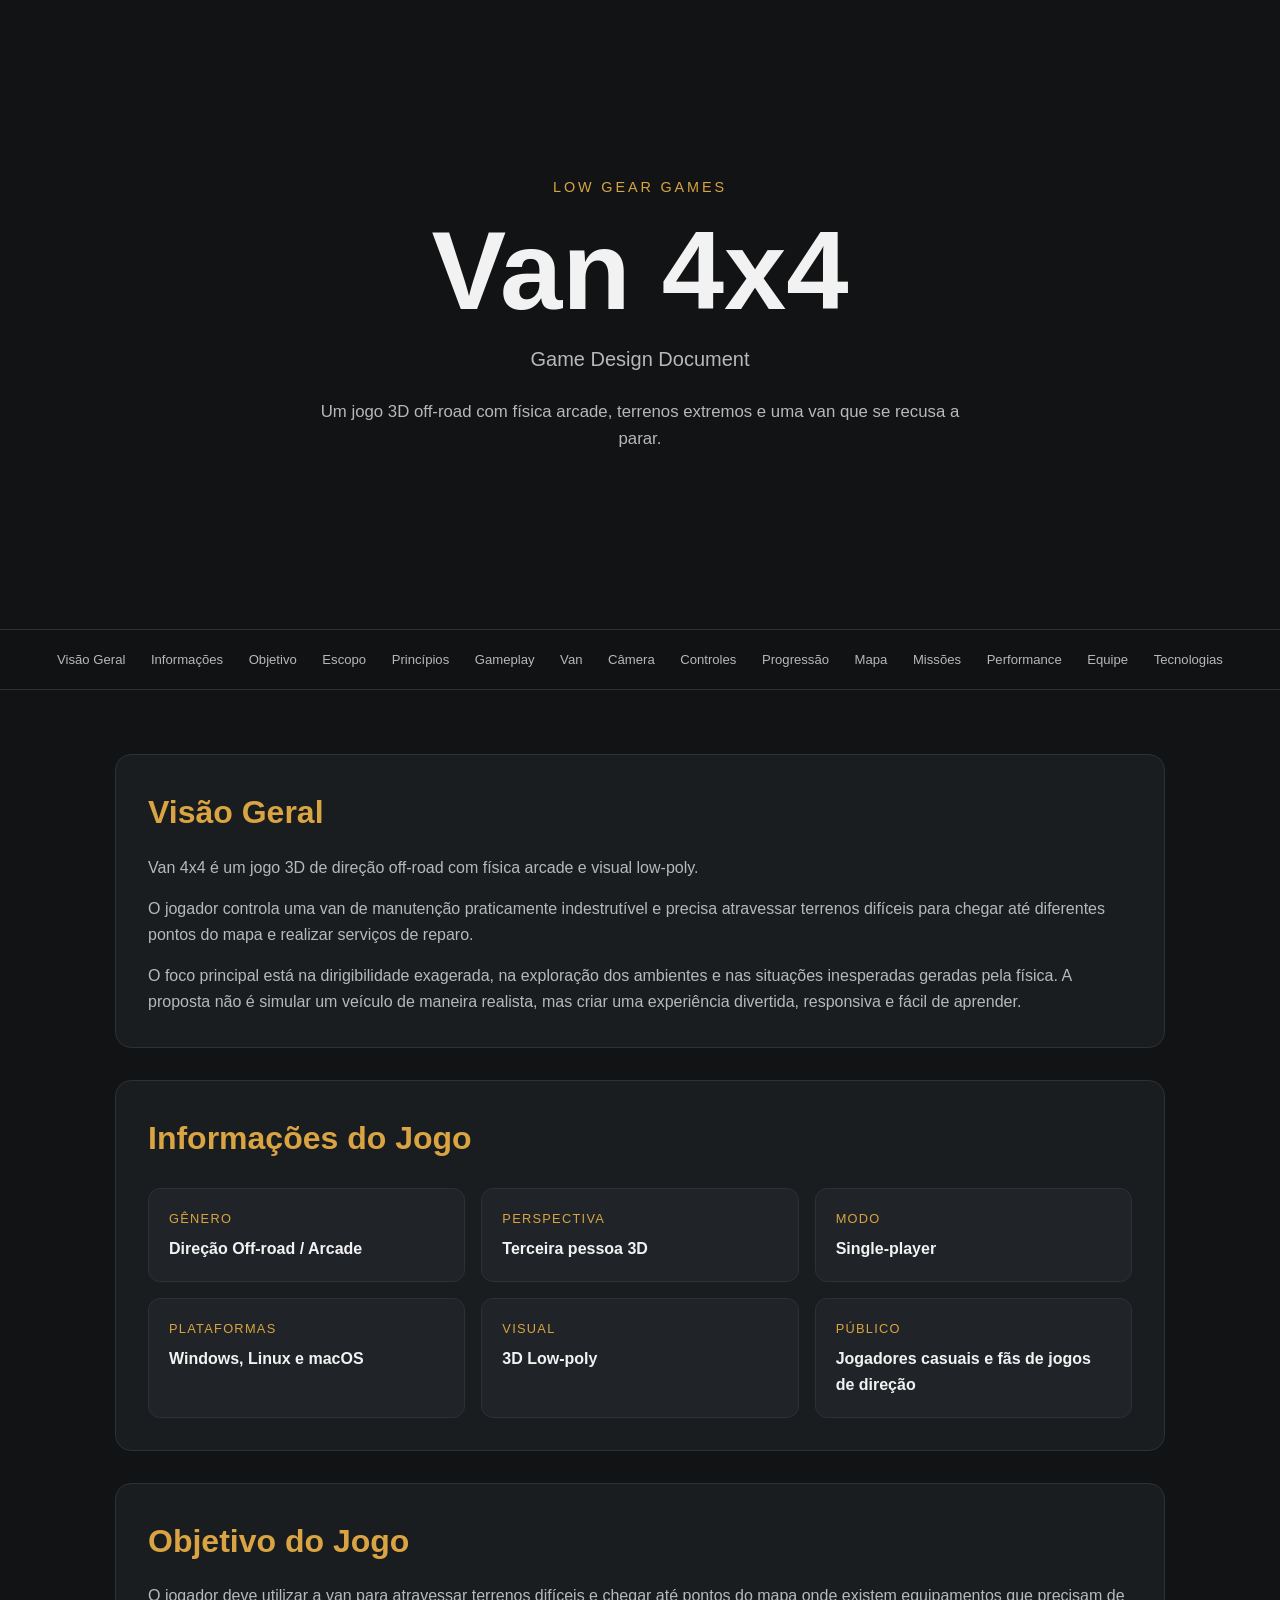
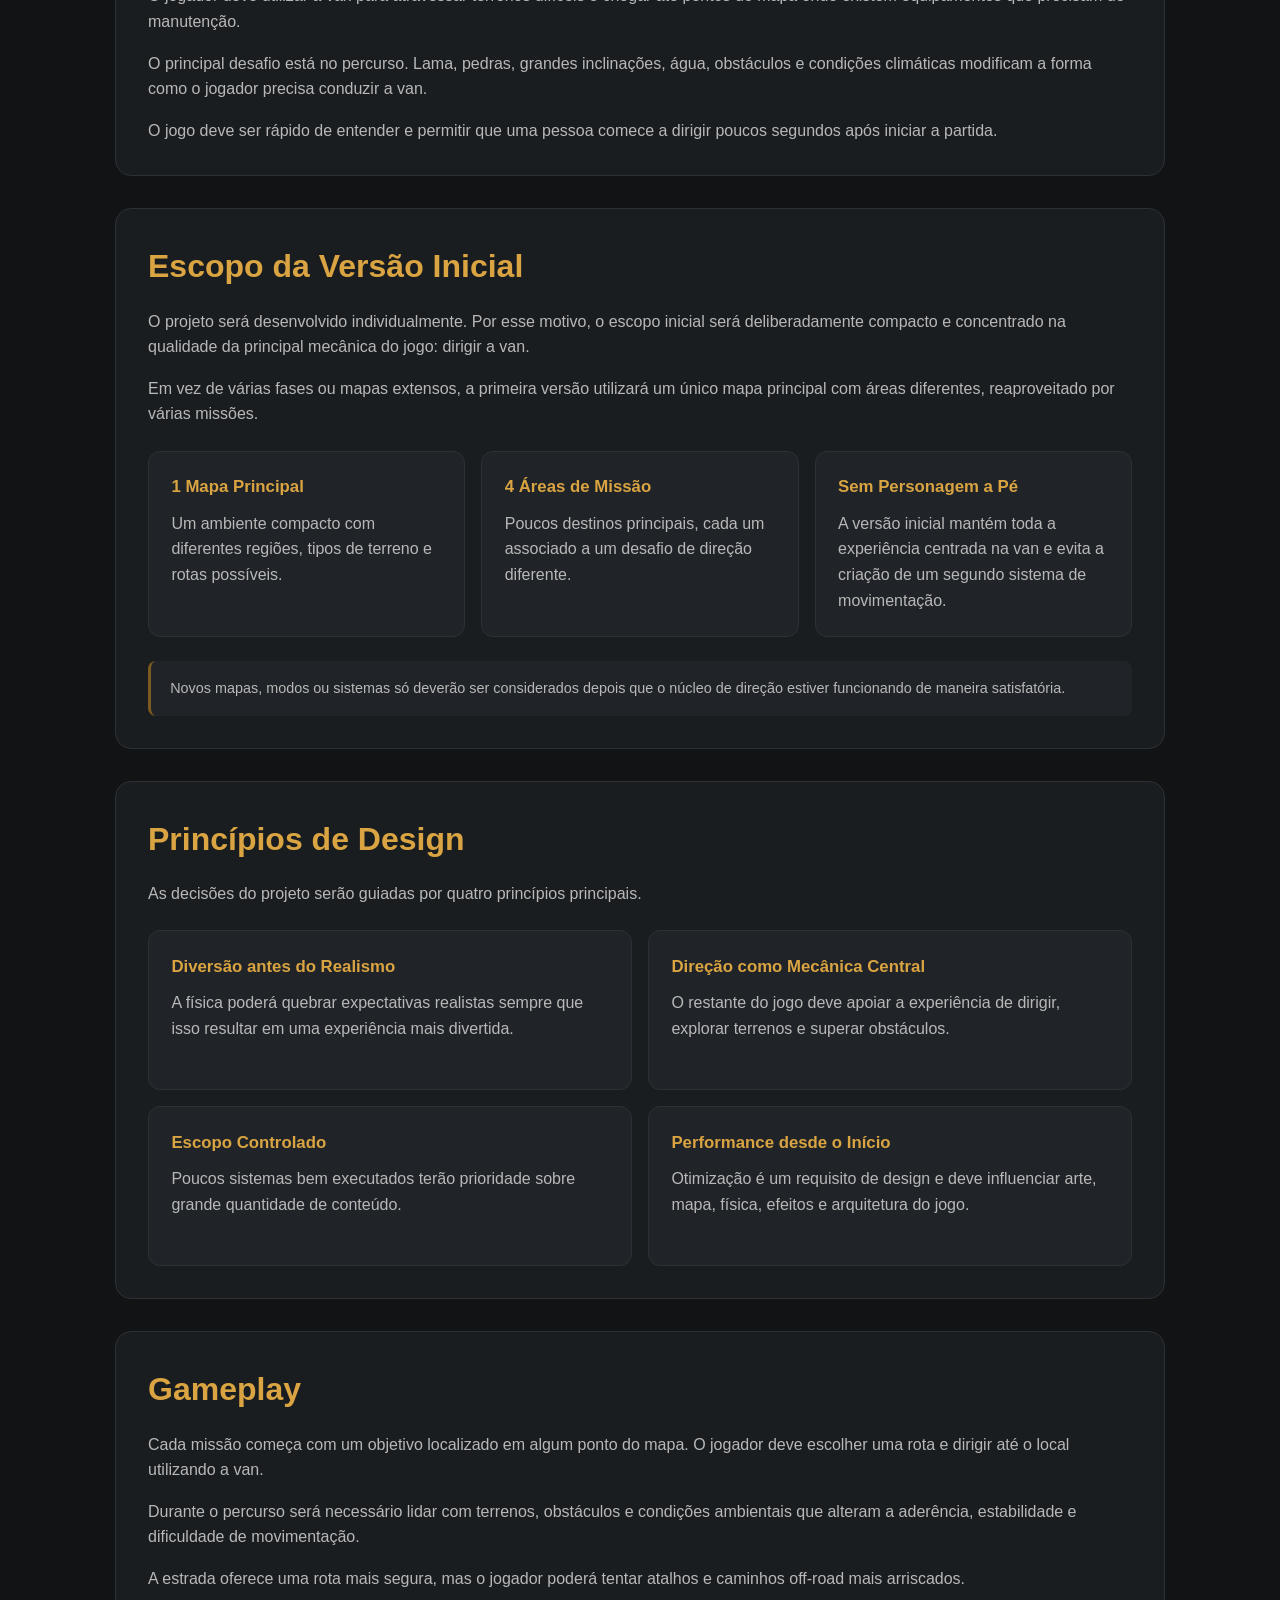
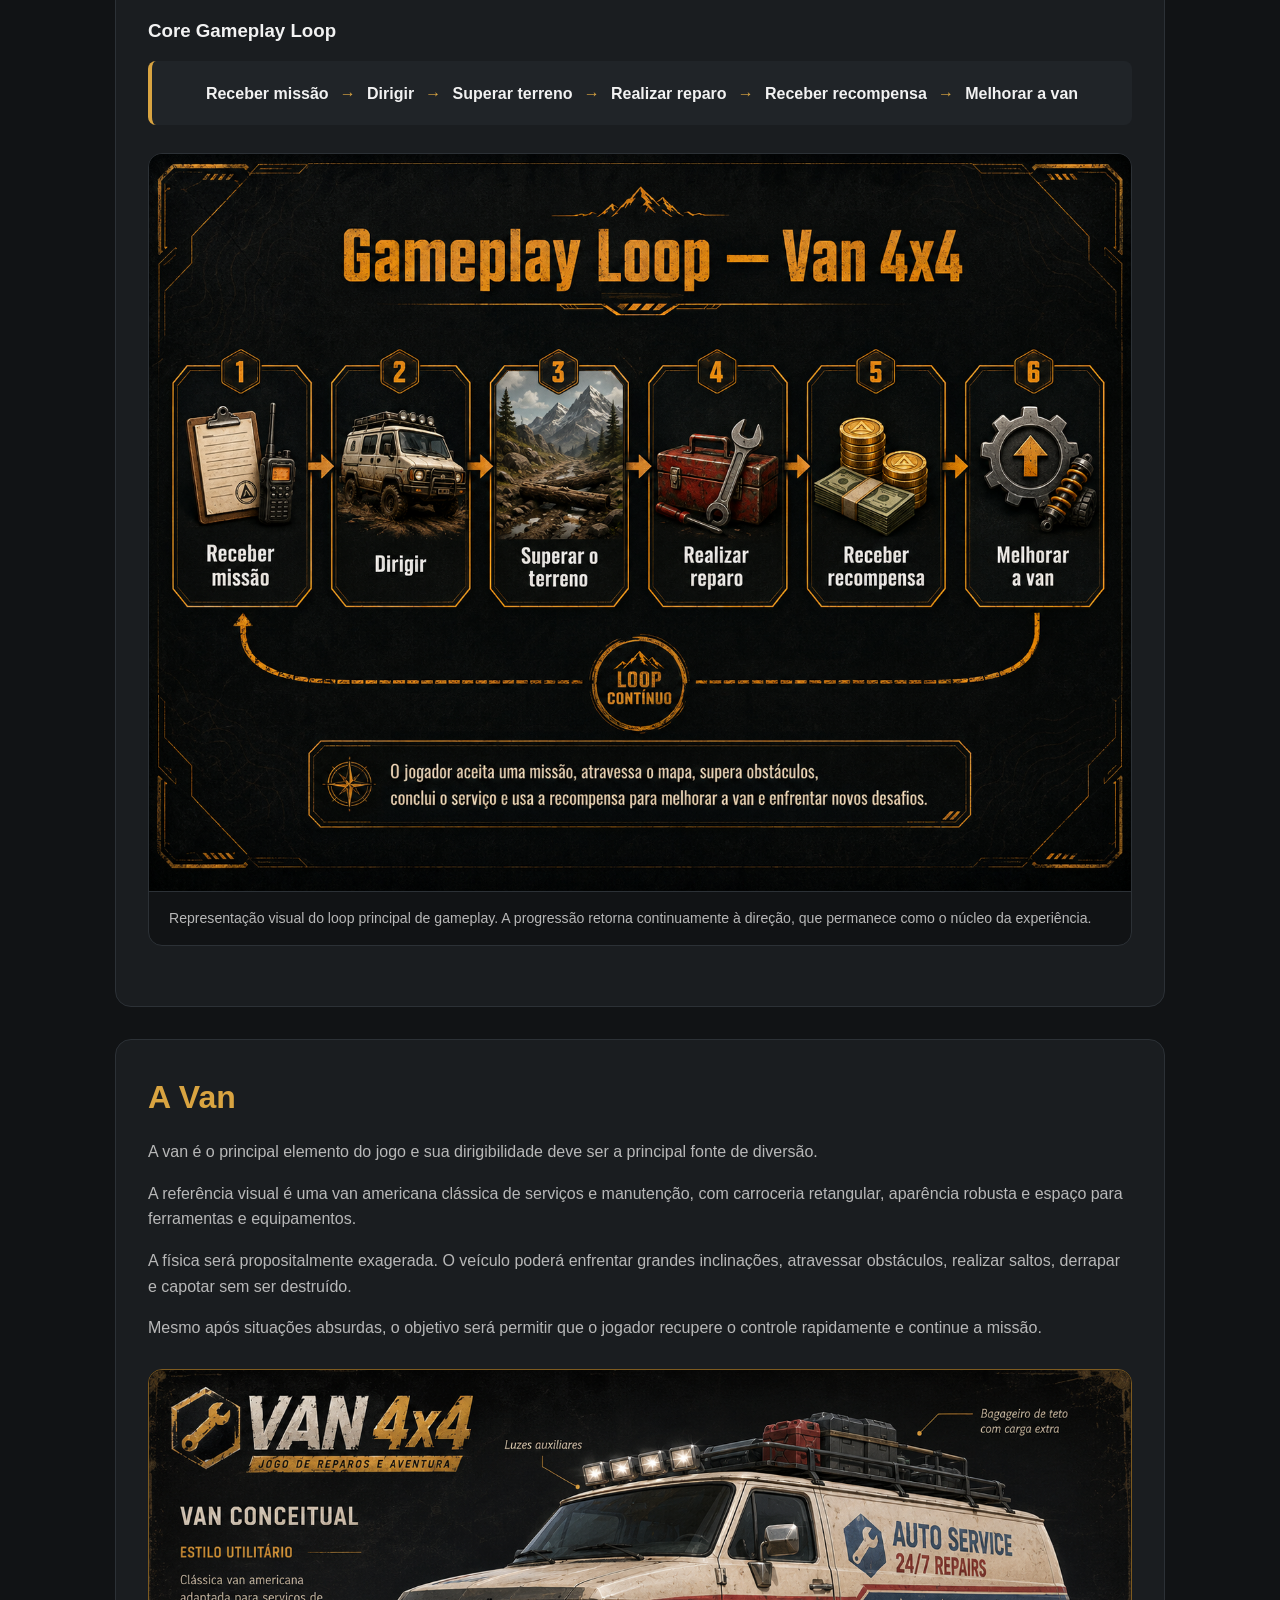
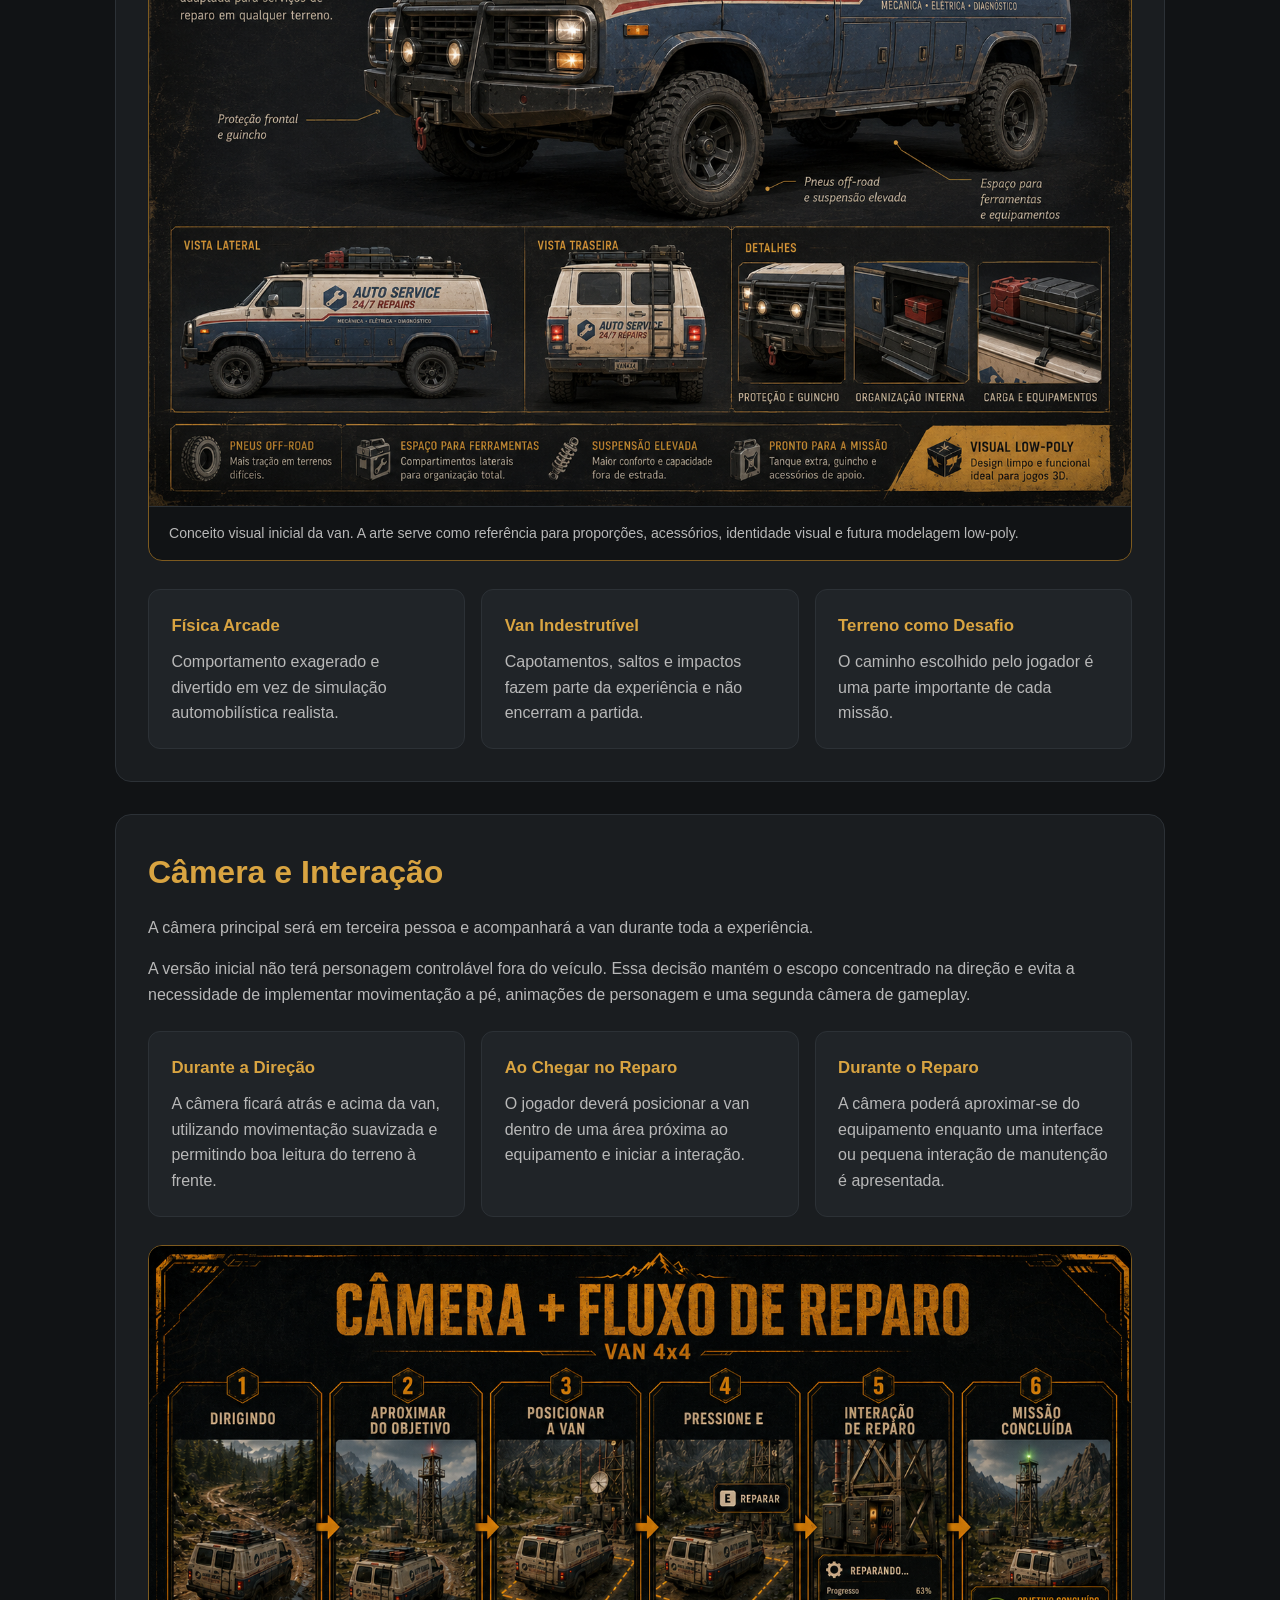
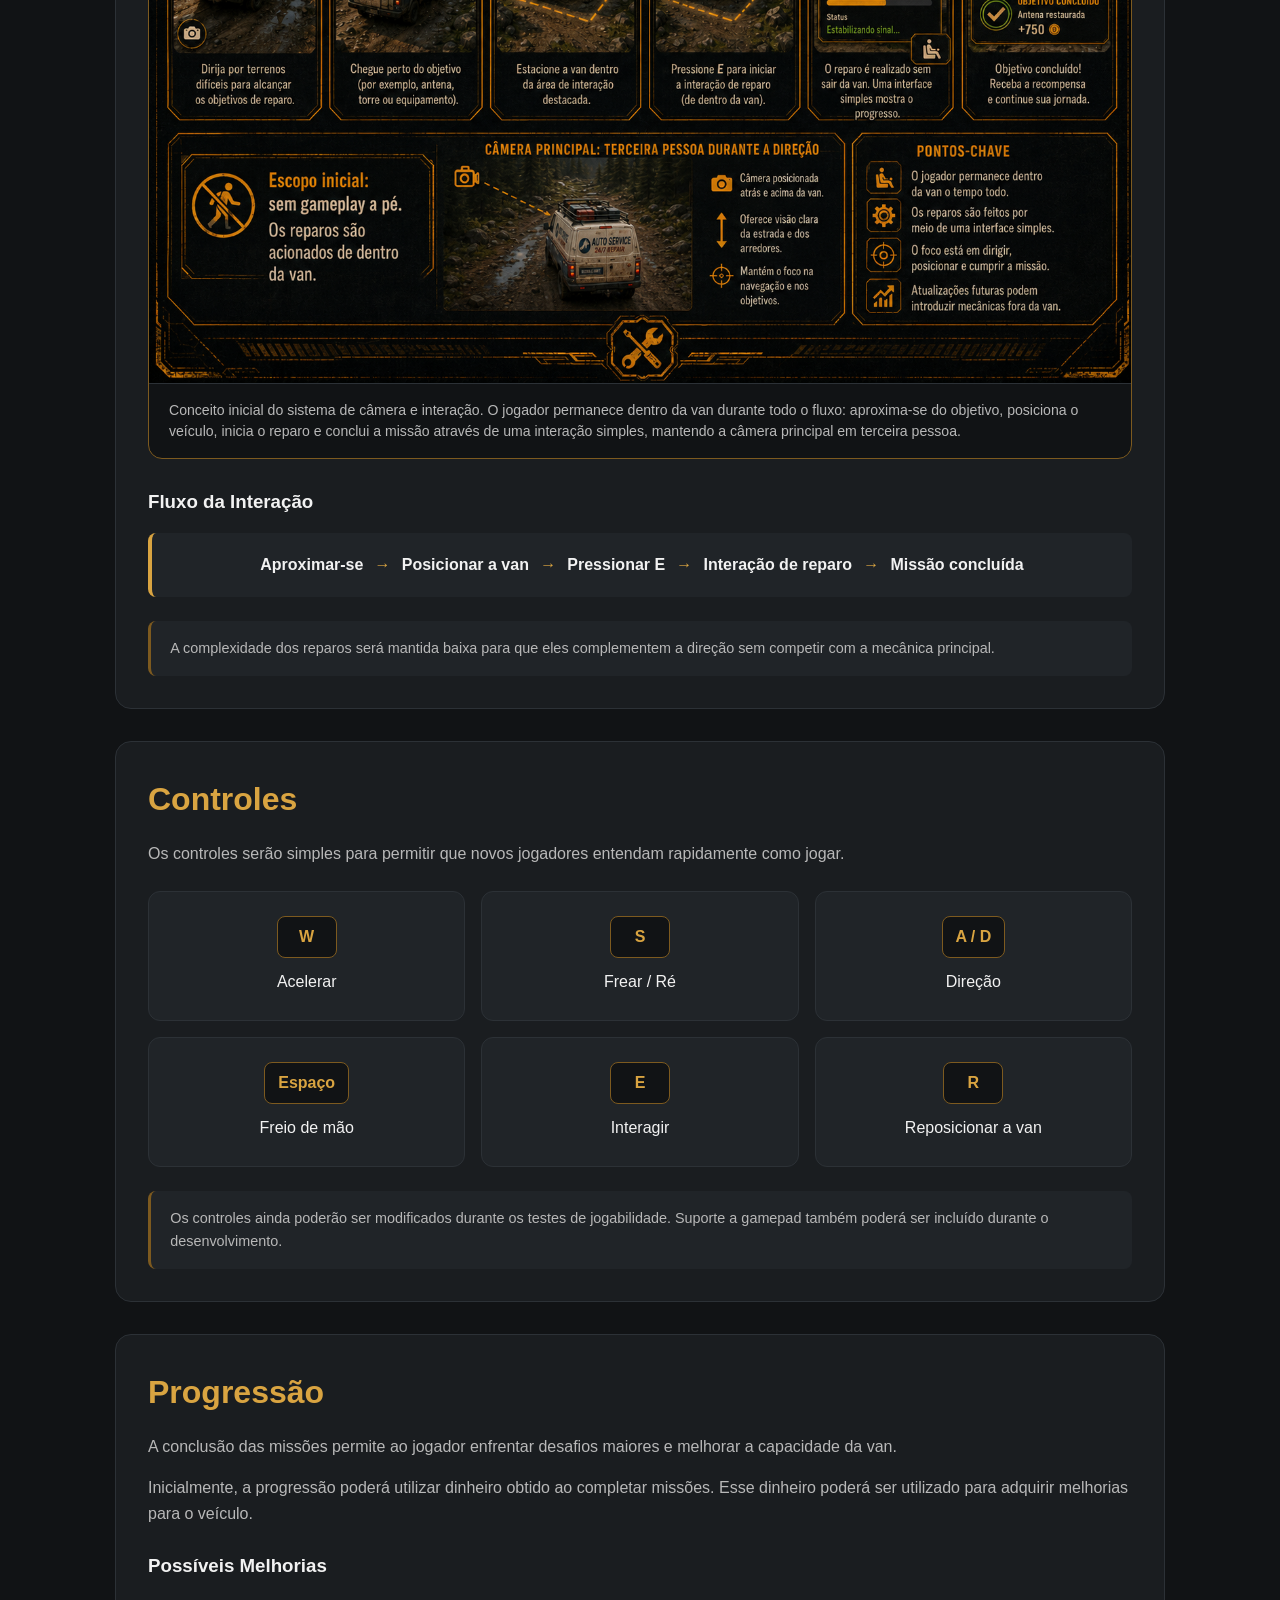
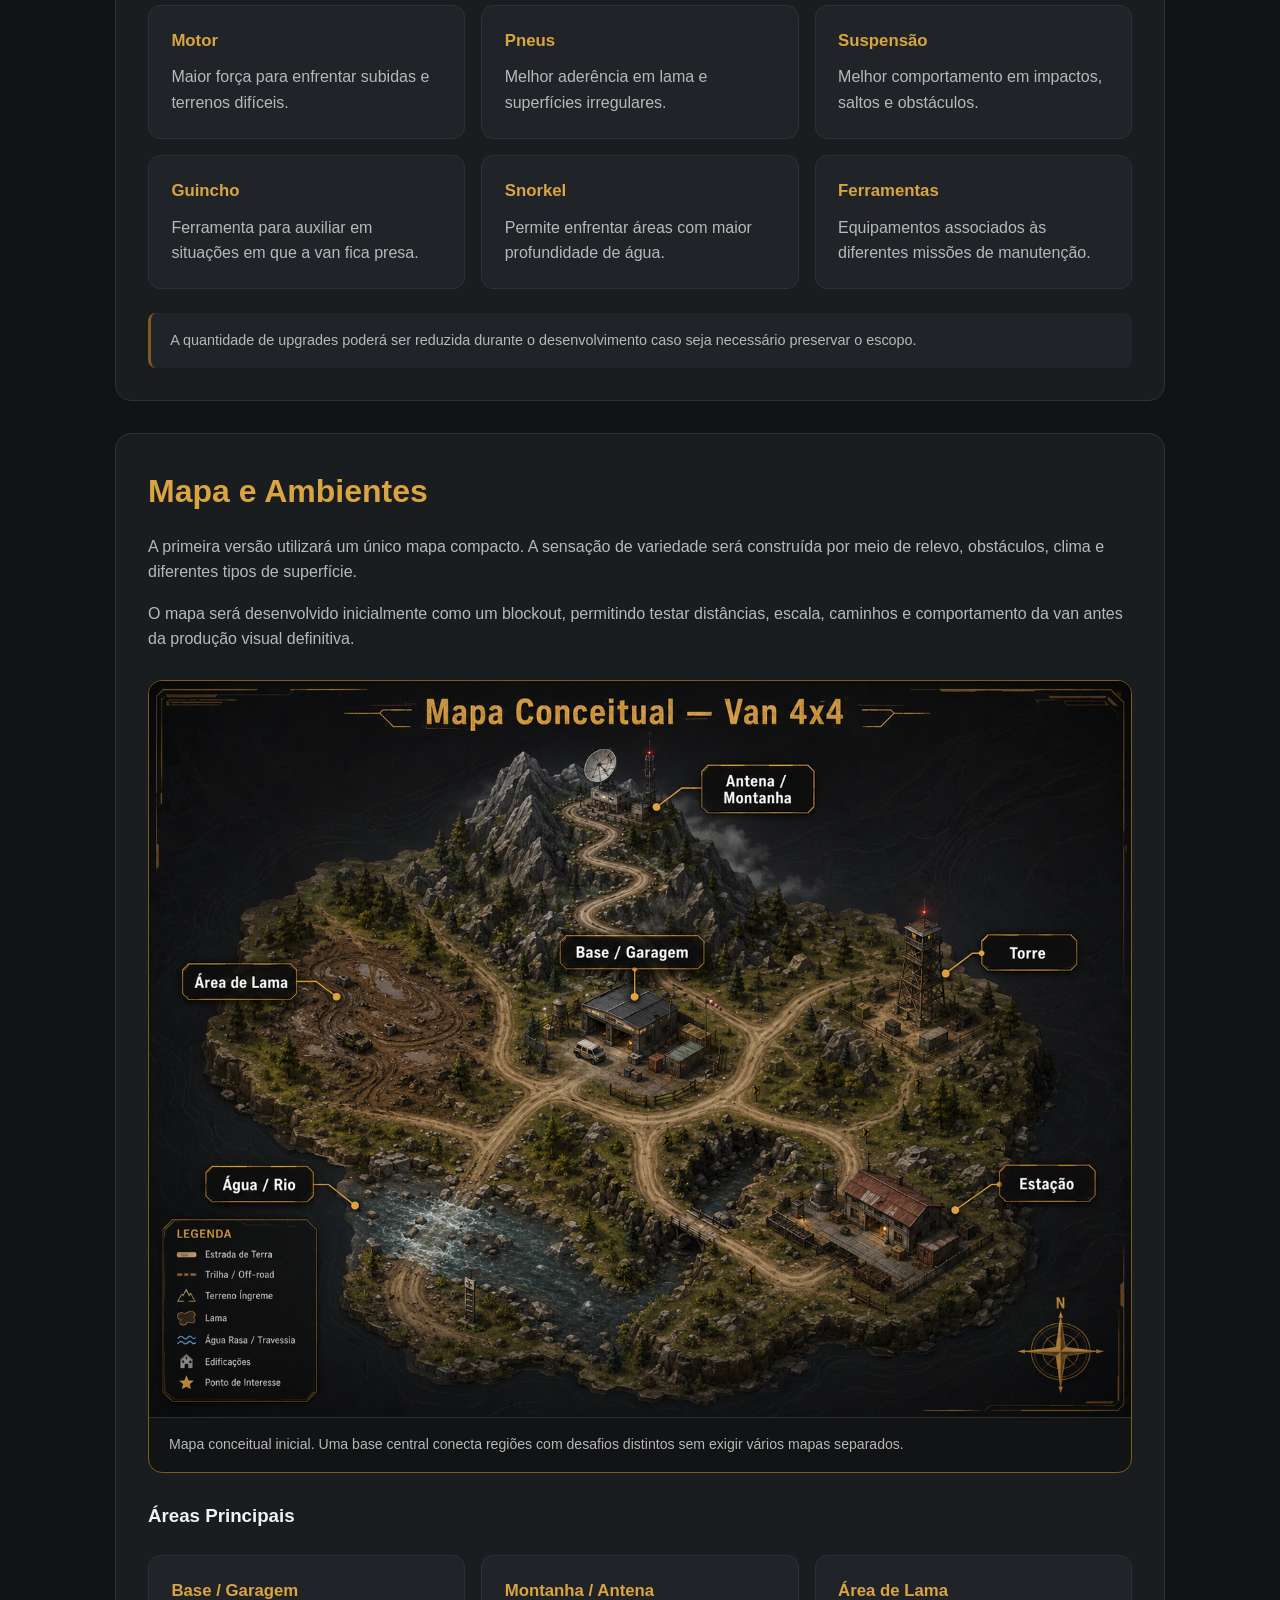
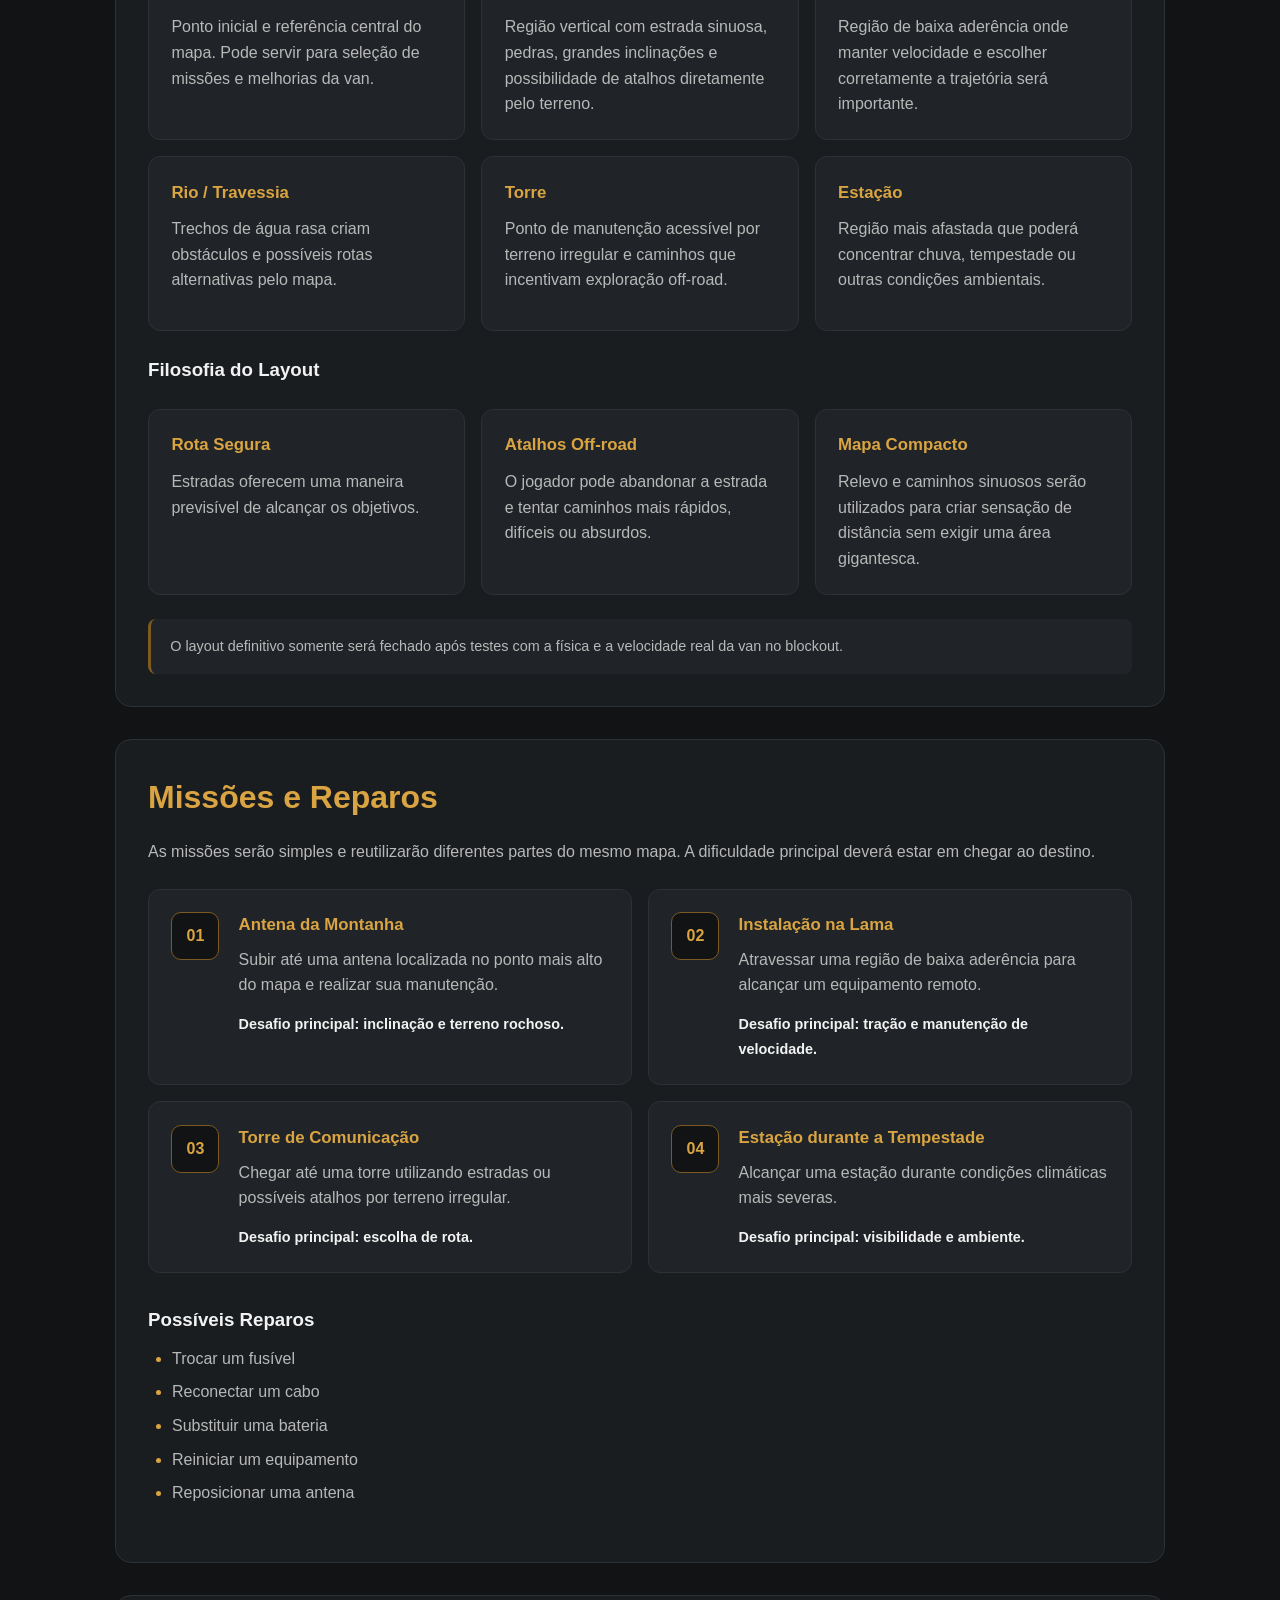
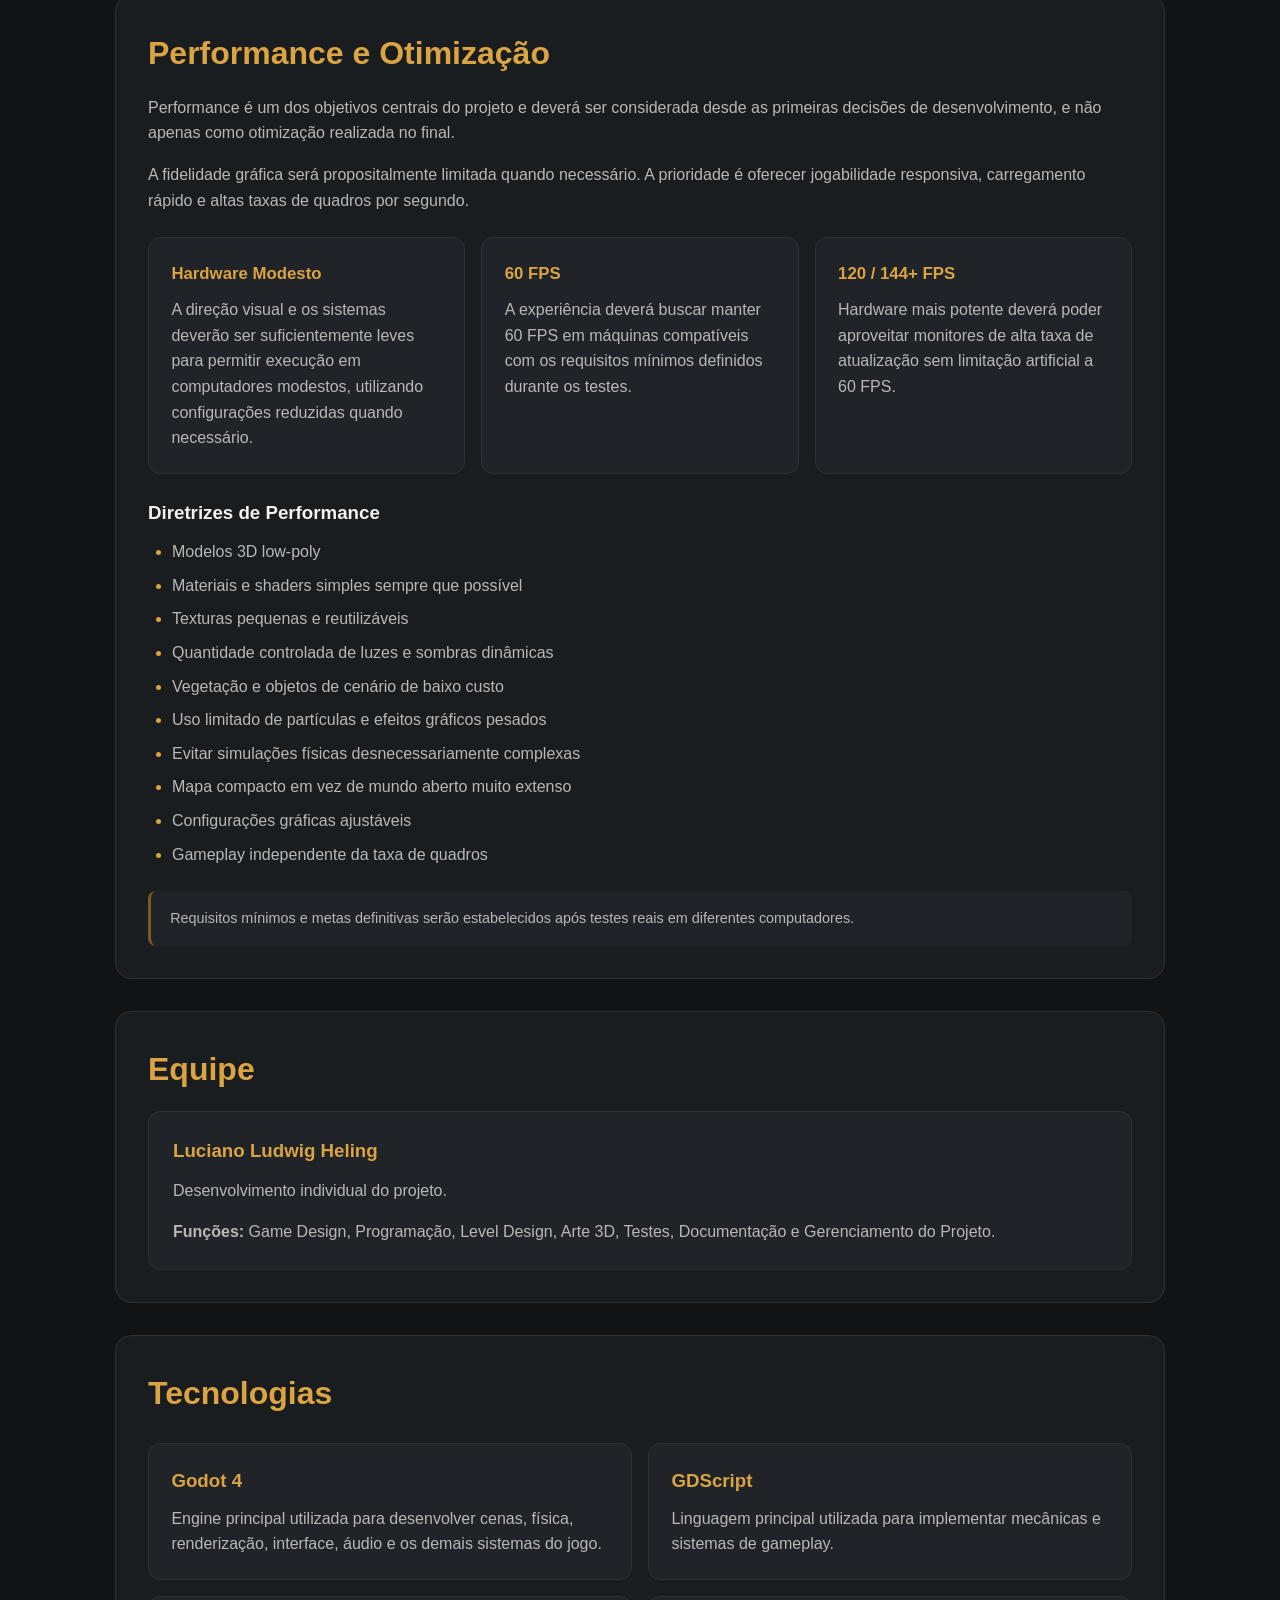
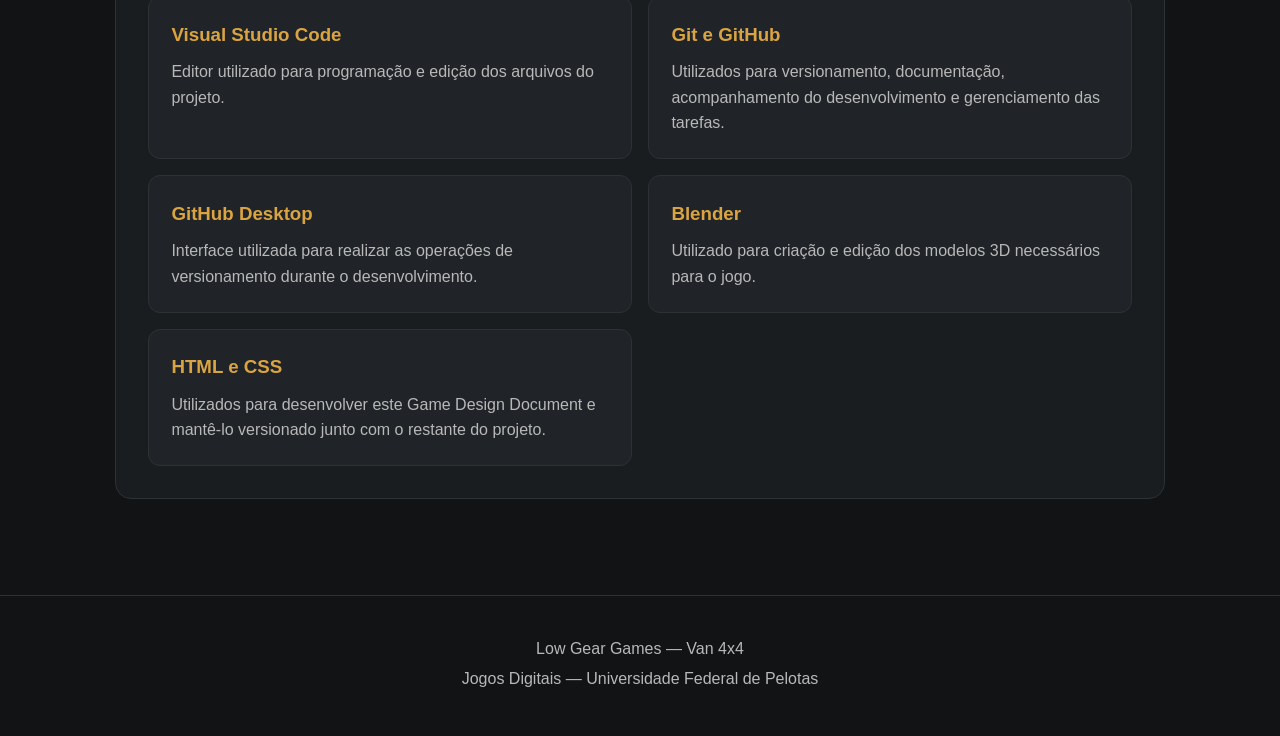
==== commit 9776620c: "docs: add camera and repair flow concept" ====
--- a/docs/gdd/index.html
+++ b/docs/gdd/index.html
@@ -486,6 +486,24 @@
             </div>
 
 
+            <figure class="gdd-figure gdd-figure-featured">
+
+                <img
+                    src="assets/camera_fluxo_reparo.png"
+                    alt="Diagrama conceitual da câmera e do fluxo de reparo em Van 4x4"
+                >
+
+                <figcaption>
+                    Conceito inicial do sistema de câmera e interação.
+                    O jogador permanece dentro da van durante todo o fluxo:
+                    aproxima-se do objetivo, posiciona o veículo, inicia
+                    o reparo e conclui a missão através de uma interação
+                    simples, mantendo a câmera principal em terceira pessoa.
+                </figcaption>
+
+            </figure>
+
+
             <h3>Fluxo da Interação</h3>
 
             <div class="game-loop repair-loop">
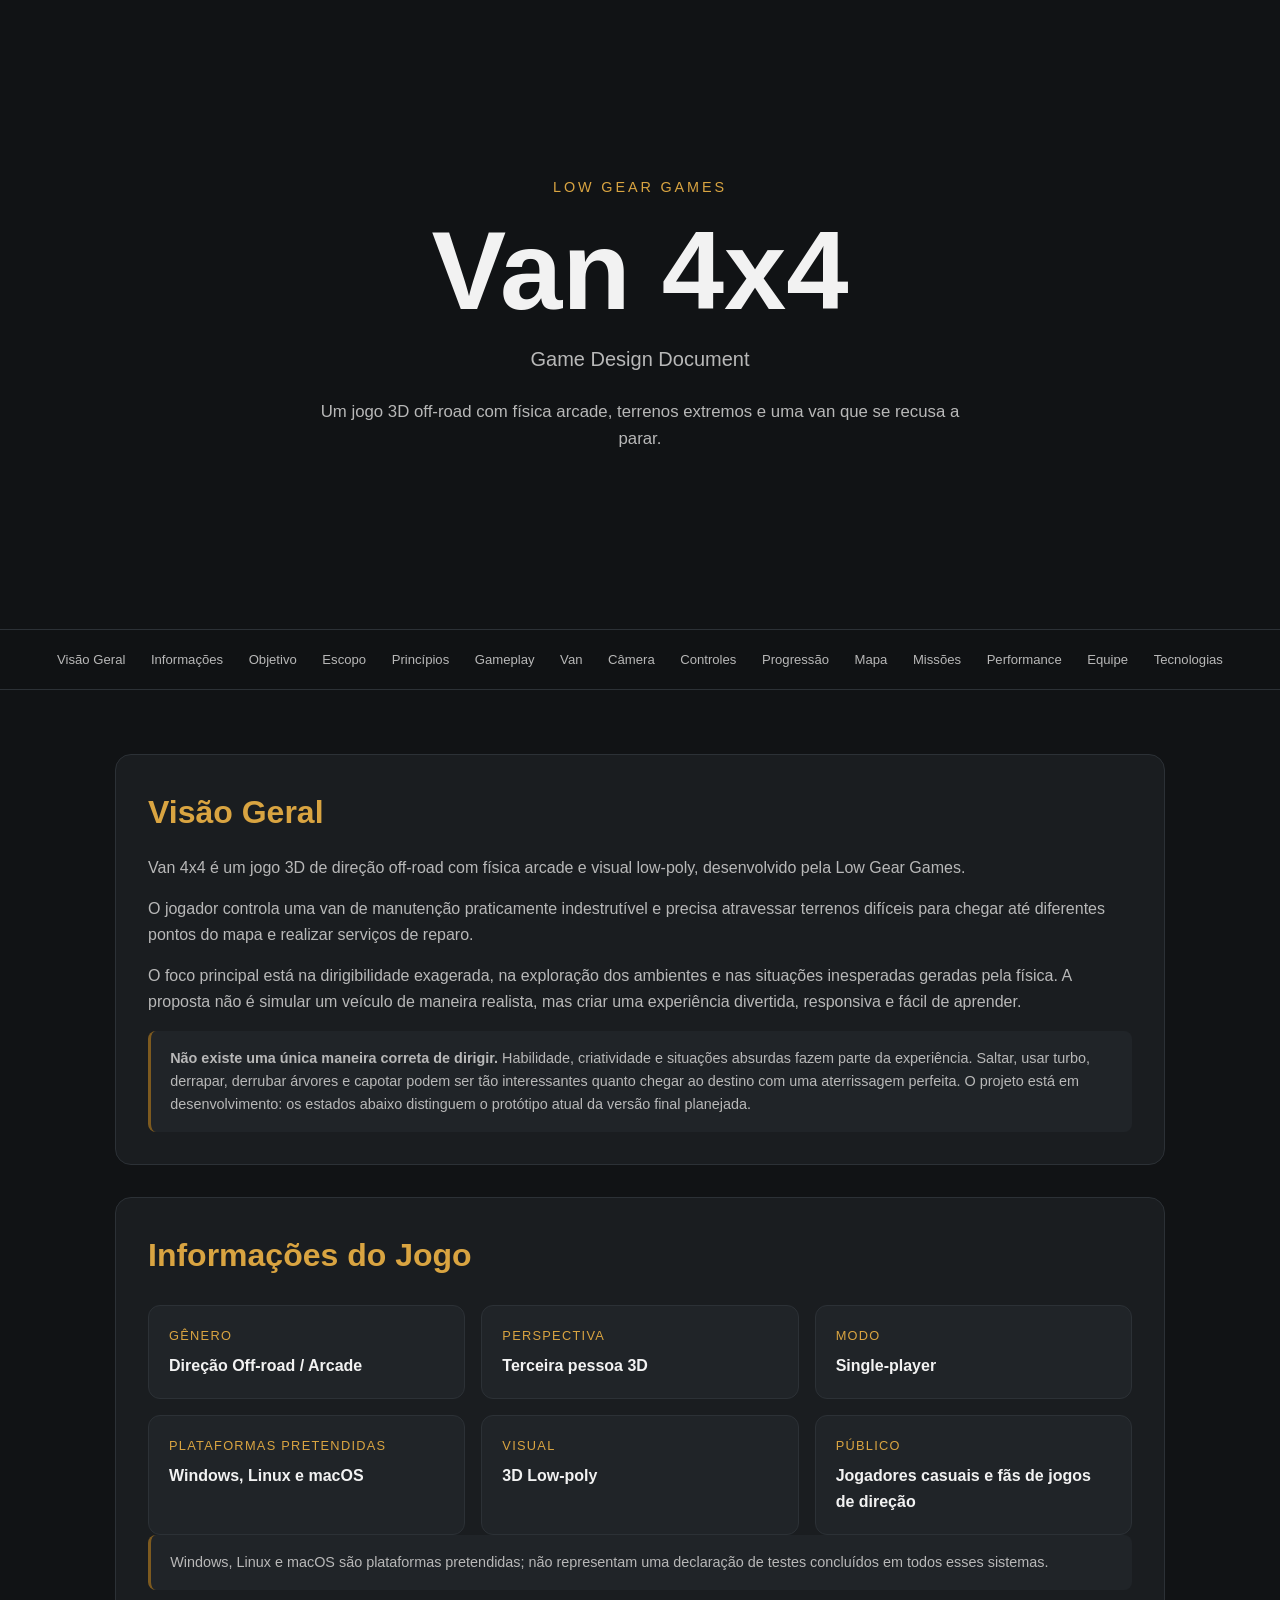
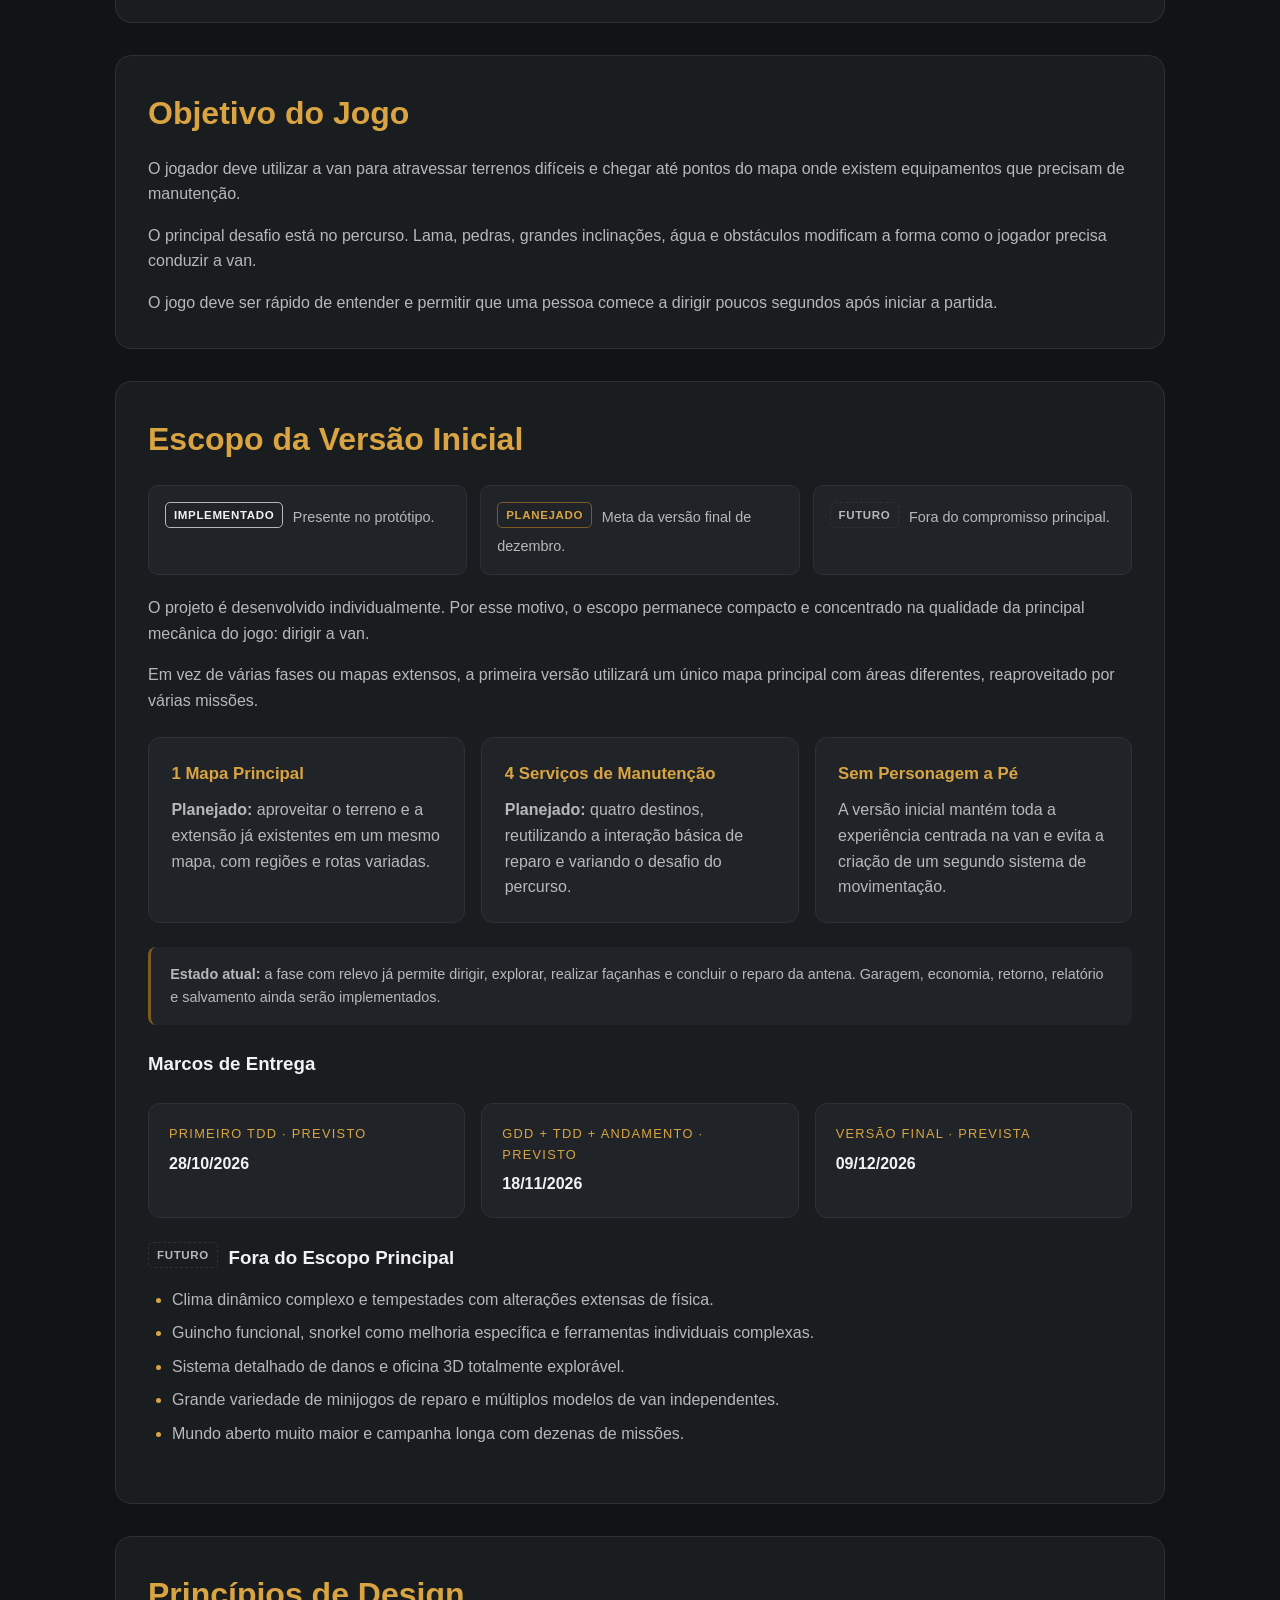
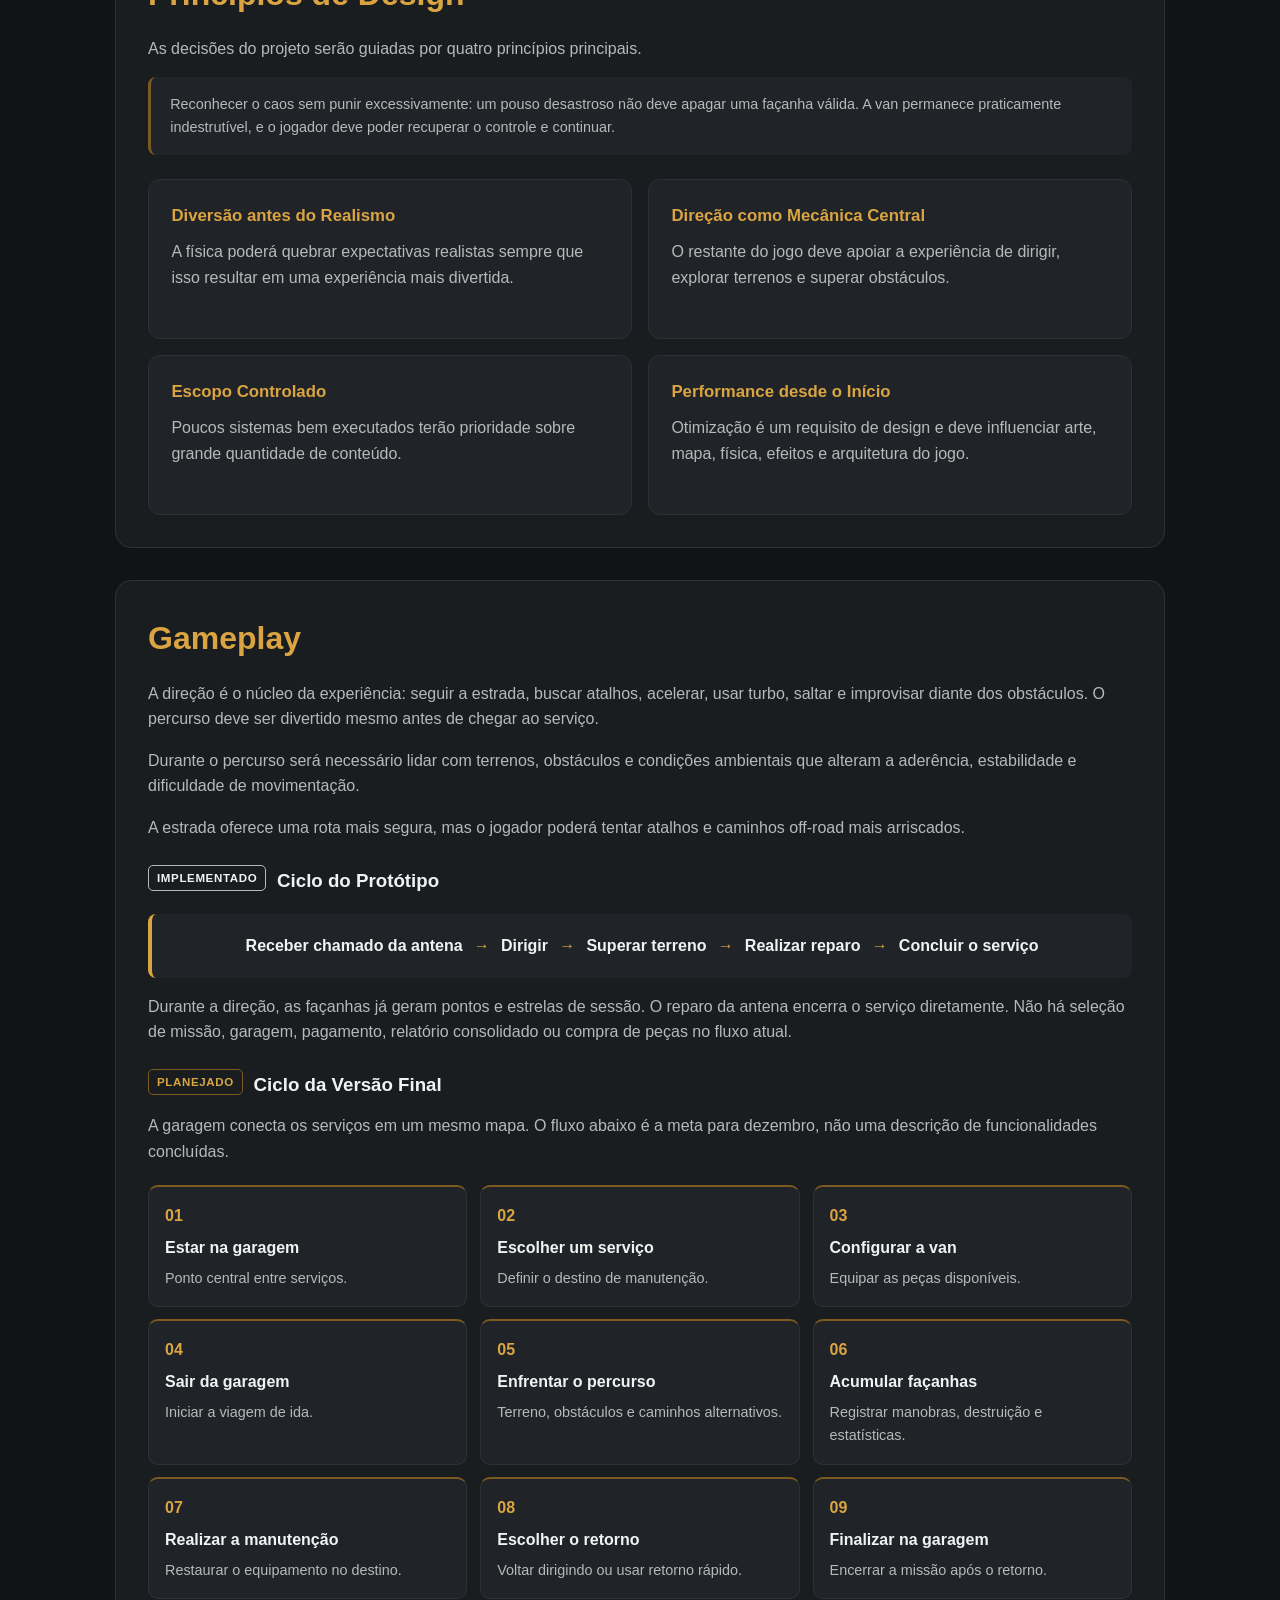
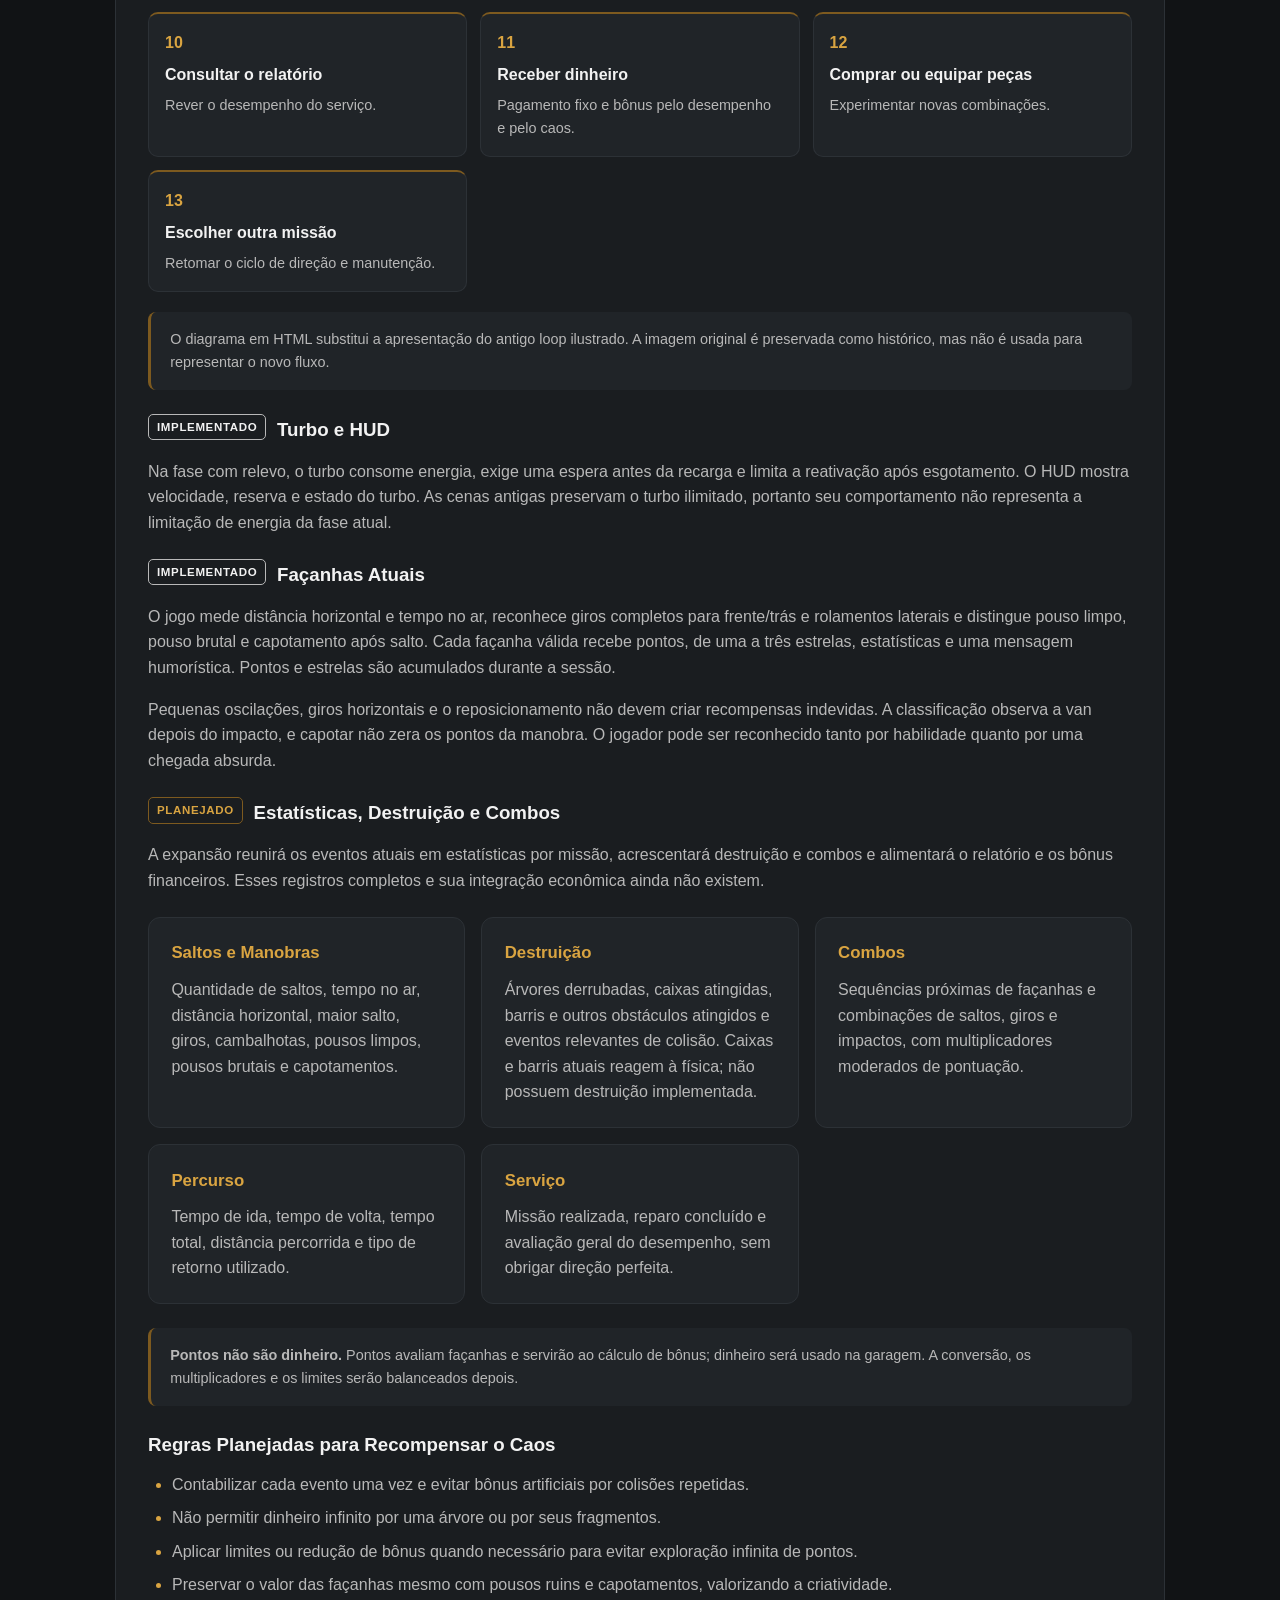
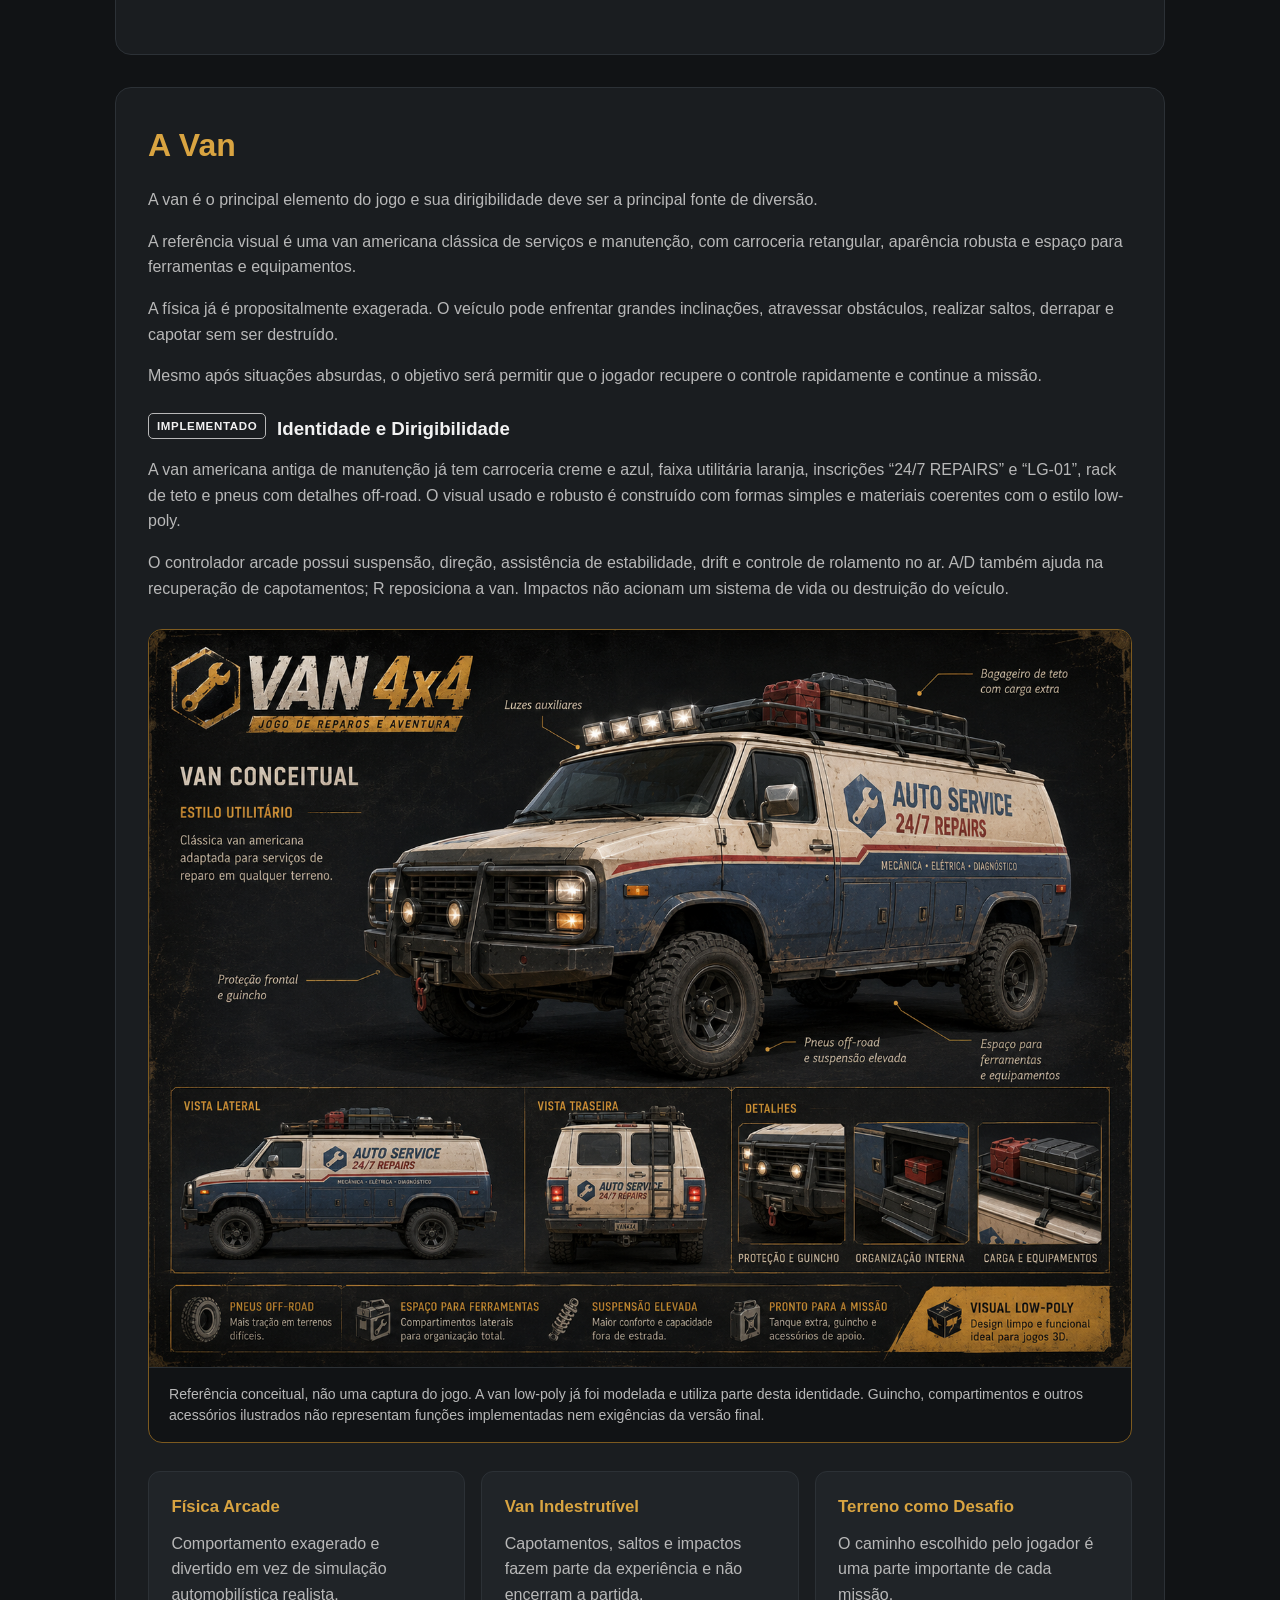
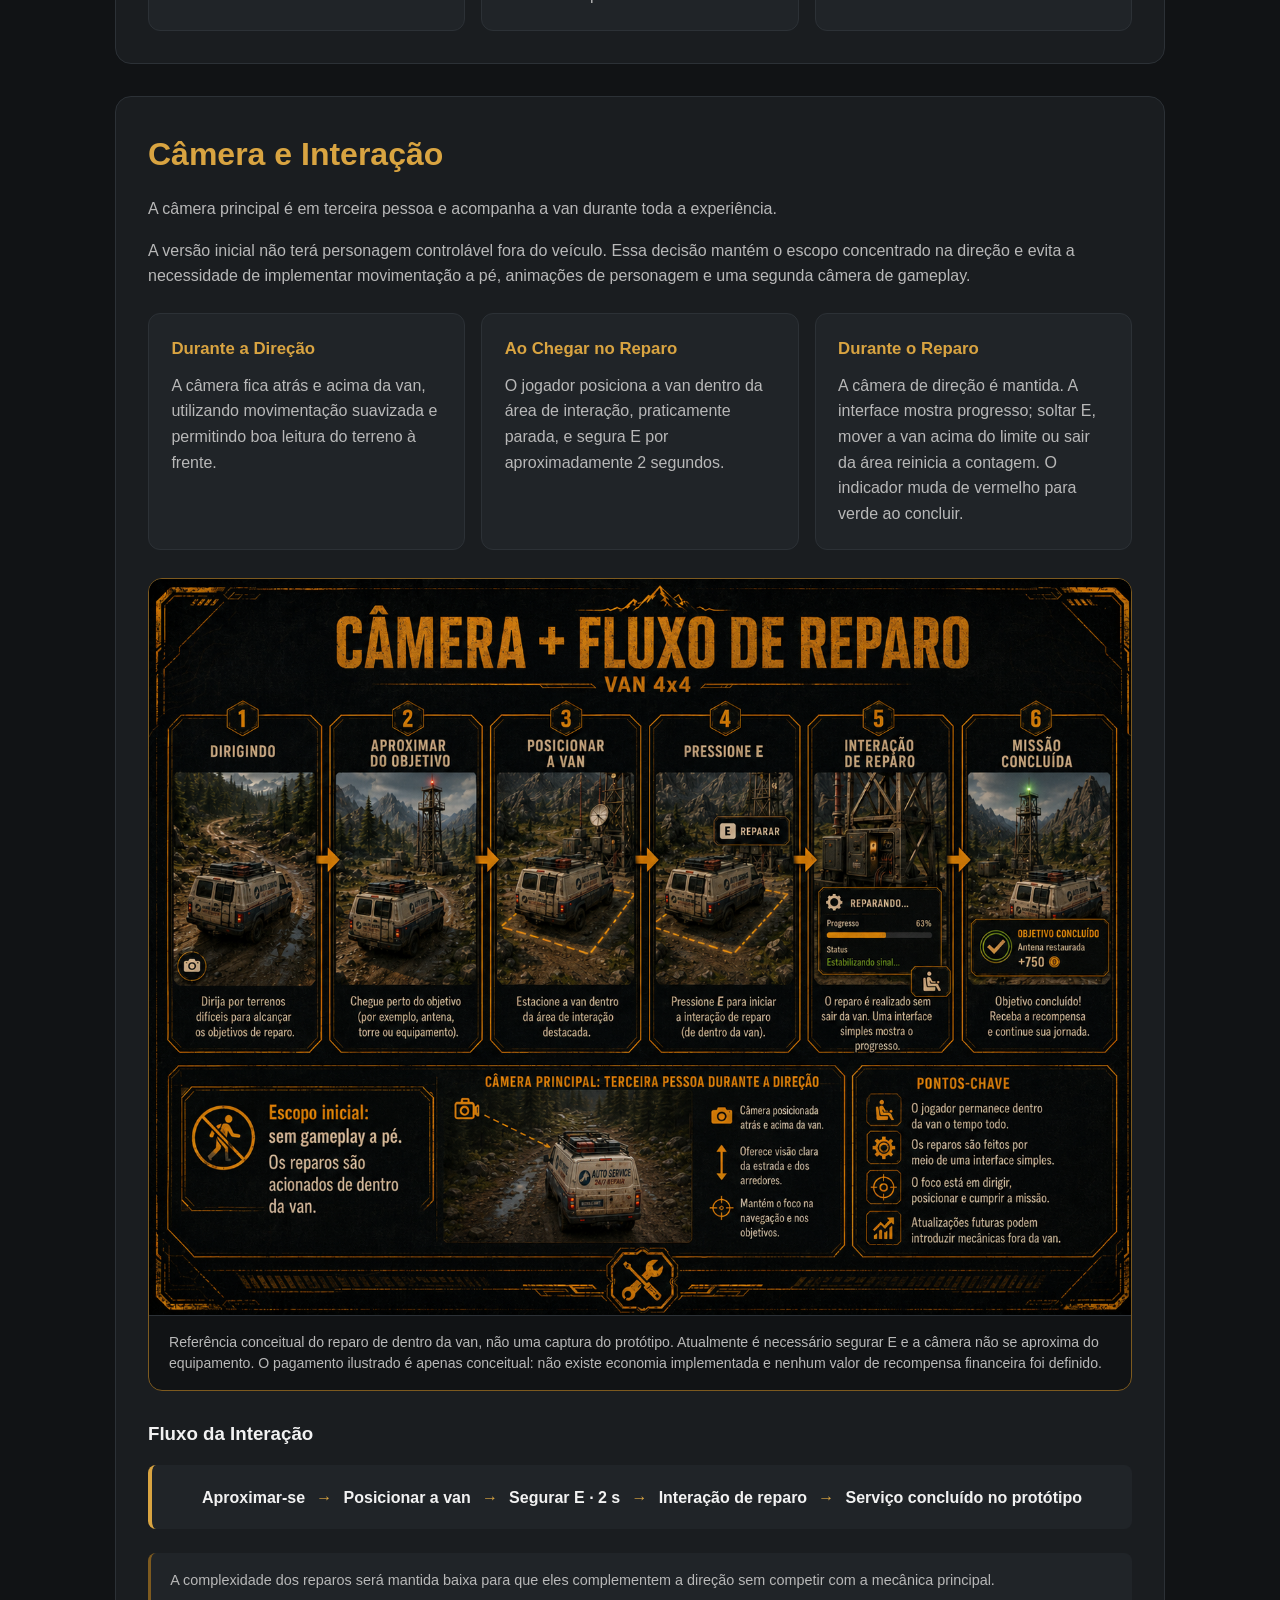
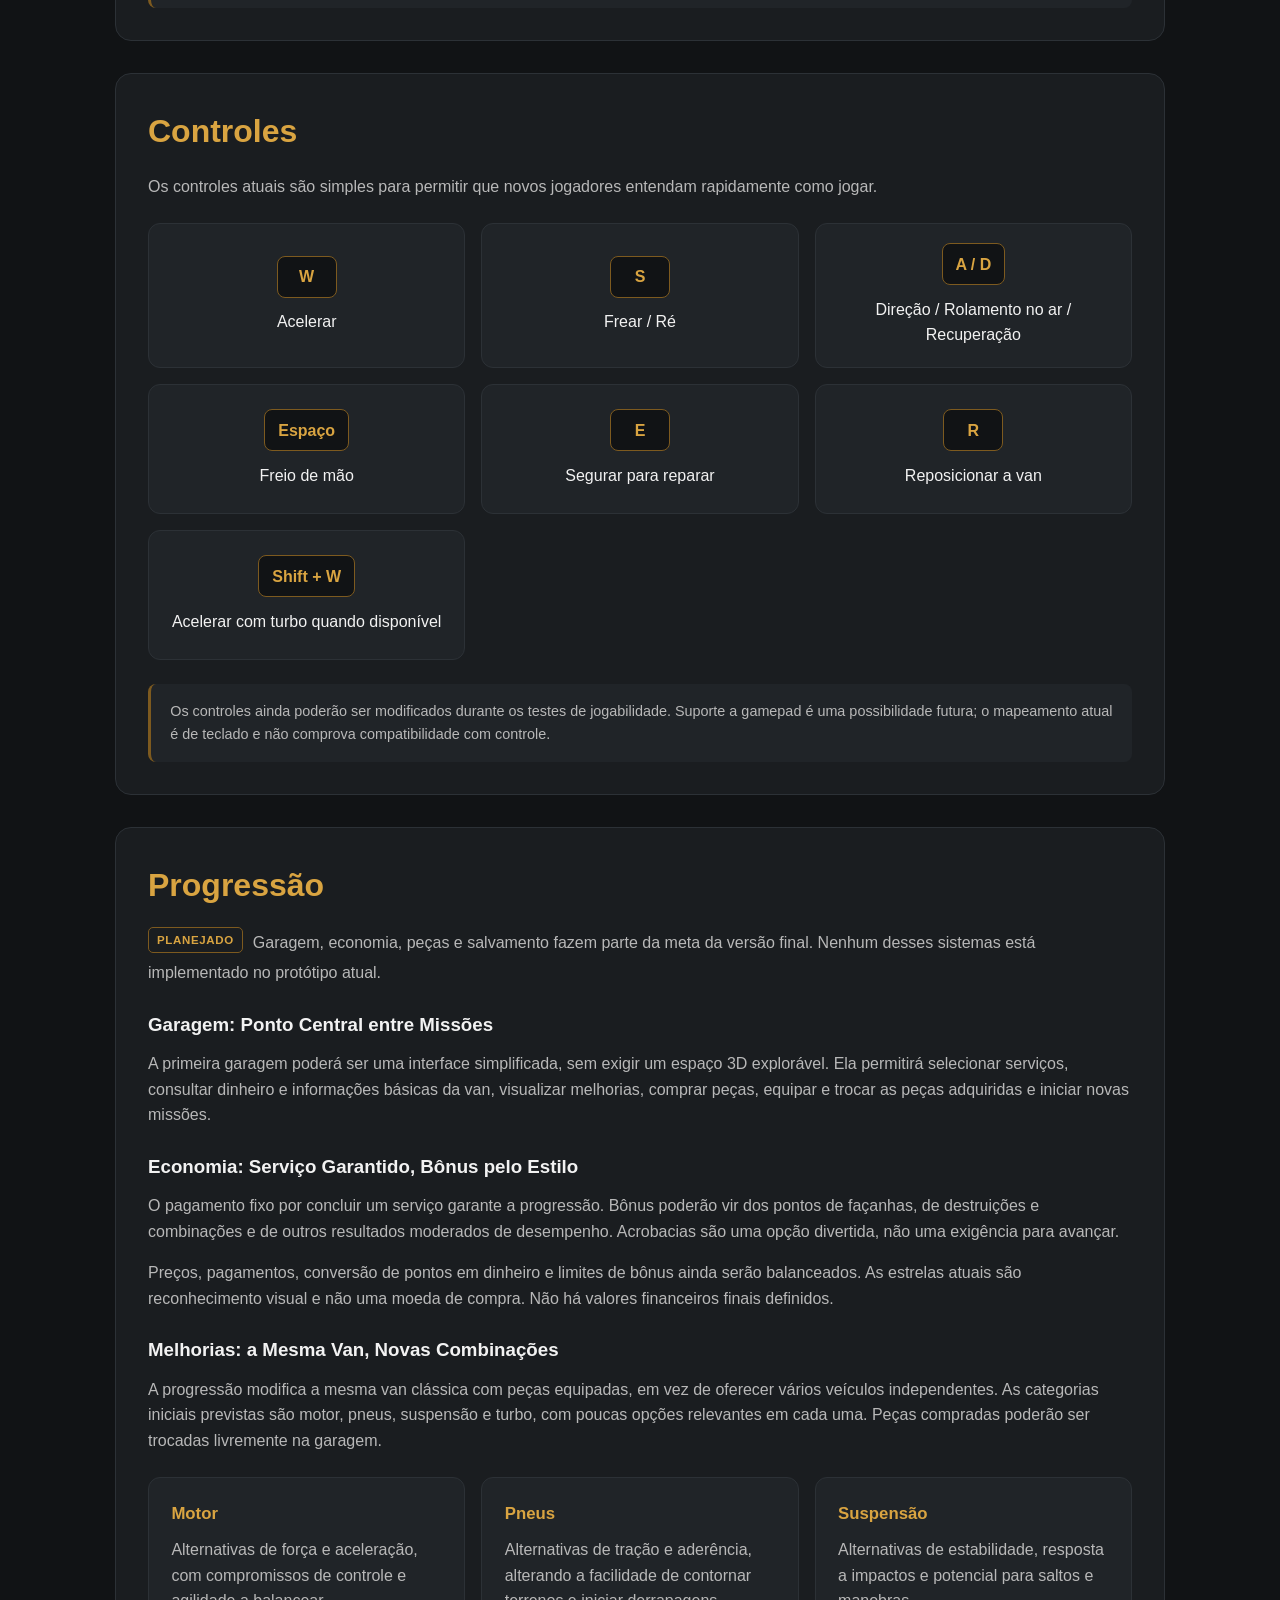
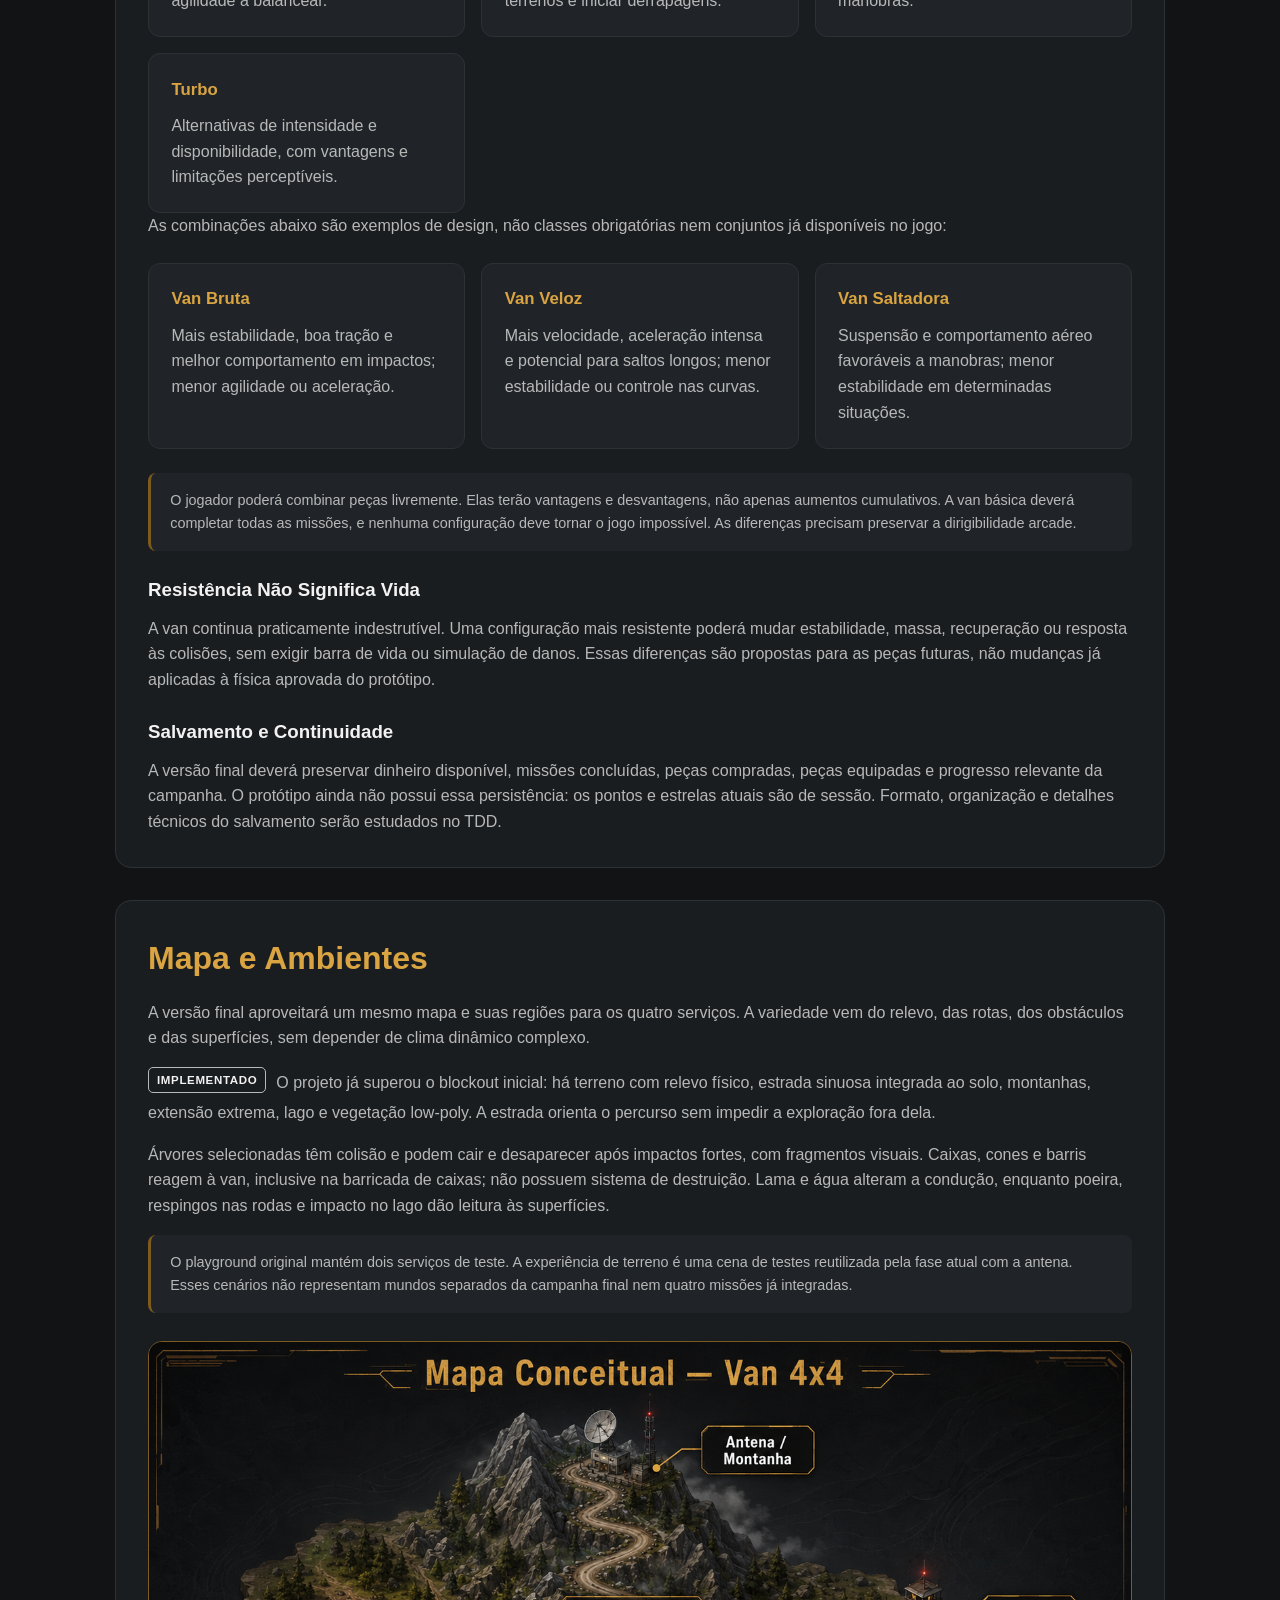
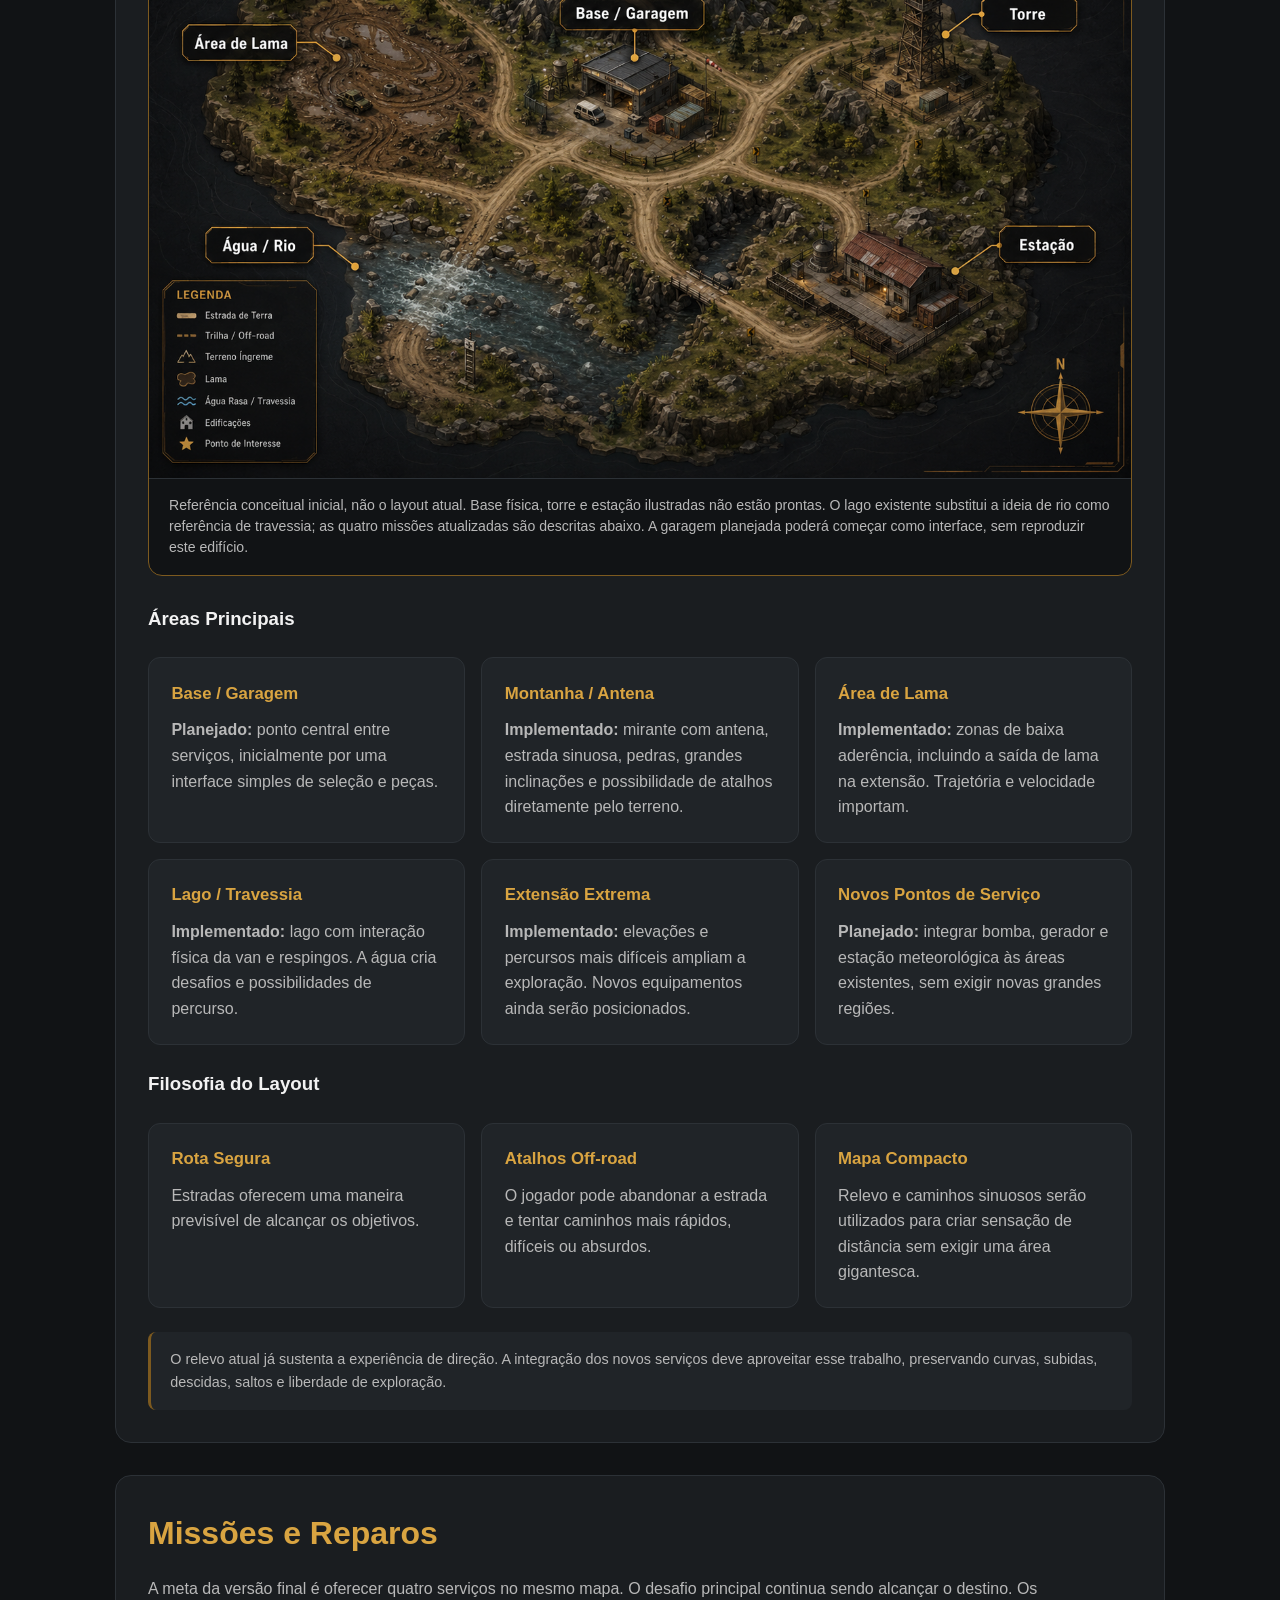
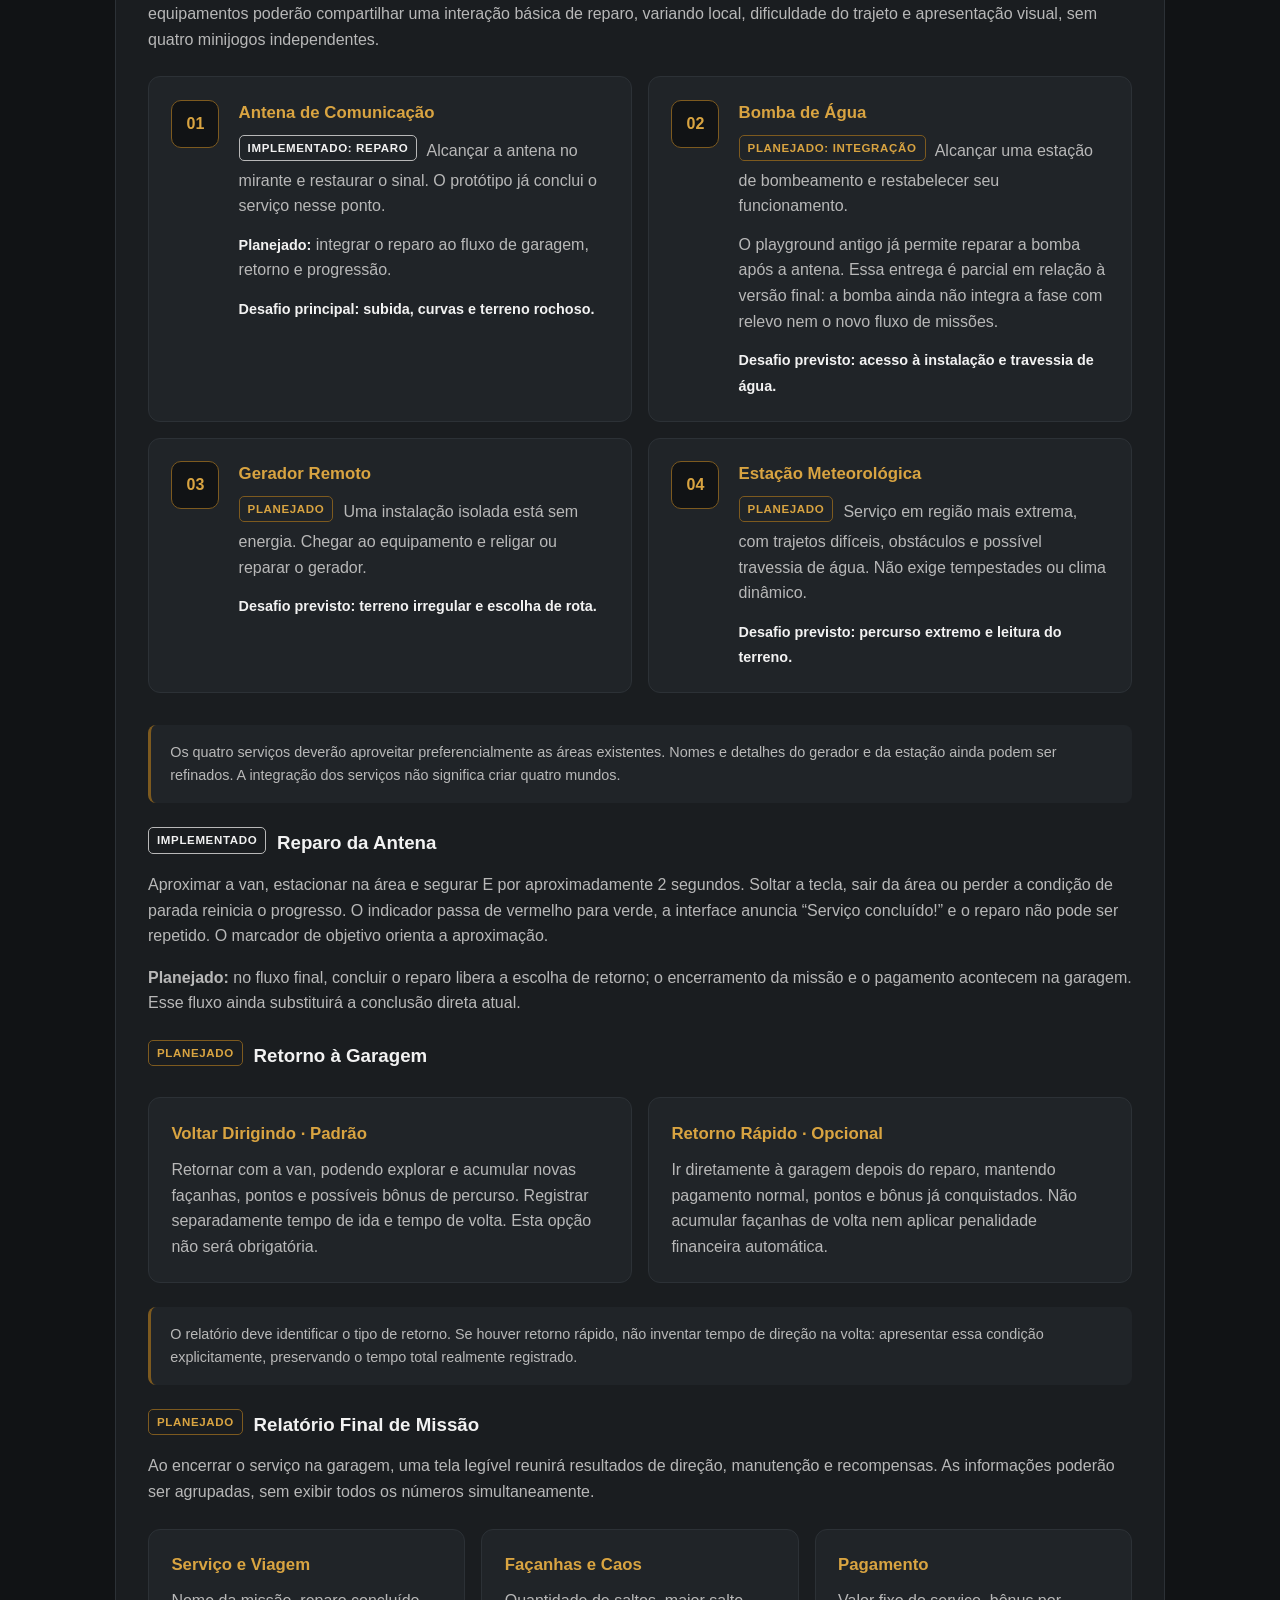
==== commit 7d73e32b: "docs: update GDD with final game design scope" ====
--- a/docs/gdd/index.html
+++ b/docs/gdd/index.html
@@ -65,7 +65,7 @@
 
             <p>
                 Van 4x4 é um jogo 3D de direção off-road com física arcade
-                e visual low-poly.
+                e visual low-poly, desenvolvido pela Low Gear Games.
             </p>
 
             <p>
@@ -82,6 +82,15 @@
                 criar uma experiência divertida, responsiva e fácil de aprender.
             </p>
 
+            <p class="note">
+                <strong>Não existe uma única maneira correta de dirigir.</strong>
+                Habilidade, criatividade e situações absurdas fazem parte da experiência.
+                Saltar, usar turbo, derrapar, derrubar árvores e capotar podem ser tão
+                interessantes quanto chegar ao destino com uma aterrissagem perfeita.
+                O projeto está em desenvolvimento: os estados abaixo distinguem o
+                protótipo atual da versão final planejada.
+            </p>
+
         </section>
 
 
@@ -109,7 +118,7 @@
                 </div>
 
                 <div class="info-card">
-                    <span>Plataformas</span>
+                    <span>Plataformas pretendidas</span>
                     <strong>Windows, Linux e macOS</strong>
                 </div>
 
@@ -125,6 +134,11 @@
 
             </div>
 
+            <p class="note">
+                Windows, Linux e macOS são plataformas pretendidas; não representam
+                uma declaração de testes concluídos em todos esses sistemas.
+            </p>
+
         </section>
 
 
@@ -142,7 +156,7 @@
 
             <p>
                 O principal desafio está no percurso. Lama, pedras, grandes
-                inclinações, água, obstáculos e condições climáticas modificam
+                inclinações, água e obstáculos modificam
                 a forma como o jogador precisa conduzir a van.
             </p>
 
@@ -160,9 +174,15 @@
 
             <h2>Escopo da Versão Inicial</h2>
 
-            <p>
-                O projeto será desenvolvido individualmente. Por esse motivo,
-                o escopo inicial será deliberadamente compacto e concentrado
+            <div class="status-legend" aria-label="Estados de desenvolvimento">
+                <p><span class="status-tag implemented">Implementado</span> Presente no protótipo.</p>
+                <p><span class="status-tag planned">Planejado</span> Meta da versão final de dezembro.</p>
+                <p><span class="status-tag future">Futuro</span> Fora do compromisso principal.</p>
+            </div>
+
+            <p>
+                O projeto é desenvolvido individualmente. Por esse motivo,
+                o escopo permanece compacto e concentrado
                 na qualidade da principal mecânica do jogo: dirigir a van.
             </p>
 
@@ -179,19 +199,19 @@
                     <h3>1 Mapa Principal</h3>
 
                     <p>
-                        Um ambiente compacto com diferentes regiões,
-                        tipos de terreno e rotas possíveis.
-                    </p>
-
-                </div>
-
-                <div class="feature-card">
-
-                    <h3>4 Áreas de Missão</h3>
-
-                    <p>
-                        Poucos destinos principais, cada um associado
-                        a um desafio de direção diferente.
+                        <strong>Planejado:</strong> aproveitar o terreno e a extensão
+                        já existentes em um mesmo mapa, com regiões e rotas variadas.
+                    </p>
+
+                </div>
+
+                <div class="feature-card">
+
+                    <h3>4 Serviços de Manutenção</h3>
+
+                    <p>
+                        <strong>Planejado:</strong> quatro destinos, reutilizando
+                        a interação básica de reparo e variando o desafio do percurso.
                     </p>
 
                 </div>
@@ -211,10 +231,26 @@
             </div>
 
             <p class="note">
-                Novos mapas, modos ou sistemas só deverão ser considerados
-                depois que o núcleo de direção estiver funcionando de maneira
-                satisfatória.
-            </p>
+                <strong>Estado atual:</strong> a fase com relevo já permite dirigir,
+                explorar, realizar façanhas e concluir o reparo da antena. Garagem,
+                economia, retorno, relatório e salvamento ainda serão implementados.
+            </p>
+
+            <h3>Marcos de Entrega</h3>
+            <div class="info-grid">
+                <div class="info-card"><span>Primeiro TDD · previsto</span><strong><time datetime="2026-10-28">28/10/2026</time></strong></div>
+                <div class="info-card"><span>GDD + TDD + Andamento · previsto</span><strong><time datetime="2026-11-18">18/11/2026</time></strong></div>
+                <div class="info-card"><span>Versão final · prevista</span><strong><time datetime="2026-12-09">09/12/2026</time></strong></div>
+            </div>
+
+            <h3><span class="status-tag future">Futuro</span> Fora do Escopo Principal</h3>
+            <ul class="gdd-list">
+                <li>Clima dinâmico complexo e tempestades com alterações extensas de física.</li>
+                <li>Guincho funcional, snorkel como melhoria específica e ferramentas individuais complexas.</li>
+                <li>Sistema detalhado de danos e oficina 3D totalmente explorável.</li>
+                <li>Grande variedade de minijogos de reparo e múltiplos modelos de van independentes.</li>
+                <li>Mundo aberto muito maior e campanha longa com dezenas de missões.</li>
+            </ul>
 
         </section>
 
@@ -230,6 +266,12 @@
                 principais.
             </p>
 
+            <p class="note">
+                Reconhecer o caos sem punir excessivamente: um pouso desastroso não
+                deve apagar uma façanha válida. A van permanece praticamente
+                indestrutível, e o jogador deve poder recuperar o controle e continuar.
+            </p>
+
             <div class="feature-grid design-principles">
 
                 <div class="feature-card">
@@ -288,9 +330,9 @@
             <h2>Gameplay</h2>
 
             <p>
-                Cada missão começa com um objetivo localizado em algum ponto
-                do mapa. O jogador deve escolher uma rota e dirigir até o
-                local utilizando a van.
+                A direção é o núcleo da experiência: seguir a estrada, buscar atalhos,
+                acelerar, usar turbo, saltar e improvisar diante dos obstáculos.
+                O percurso deve ser divertido mesmo antes de chegar ao serviço.
             </p>
 
             <p>
@@ -304,11 +346,11 @@
                 tentar atalhos e caminhos off-road mais arriscados.
             </p>
 
-            <h3>Core Gameplay Loop</h3>
+            <h3><span class="status-tag implemented">Implementado</span> Ciclo do Protótipo</h3>
 
             <div class="game-loop">
 
-                <span>Receber missão</span>
+                <span>Receber chamado da antena</span>
                 <span>→</span>
 
                 <span>Dirigir</span>
@@ -320,27 +362,93 @@
                 <span>Realizar reparo</span>
                 <span>→</span>
 
-                <span>Receber recompensa</span>
-                <span>→</span>
-
-                <span>Melhorar a van</span>
-
-            </div>
-
-            <figure class="gdd-figure">
-
-                <img
-                    src="assets/gameplay_loop.png"
-                    alt="Diagrama conceitual do loop principal de gameplay de Van 4x4"
-                >
-
-                <figcaption>
-                    Representação visual do loop principal de gameplay.
-                    A progressão retorna continuamente à direção, que permanece
-                    como o núcleo da experiência.
-                </figcaption>
-
-            </figure>
+                <span>Concluir o serviço</span>
+
+            </div>
+
+            <p>
+                Durante a direção, as façanhas já geram pontos e estrelas de sessão.
+                O reparo da antena encerra o serviço diretamente. Não há seleção de
+                missão, garagem, pagamento, relatório consolidado ou compra de peças
+                no fluxo atual.
+            </p>
+
+            <h3><span class="status-tag planned">Planejado</span> Ciclo da Versão Final</h3>
+            <p>
+                A garagem conecta os serviços em um mesmo mapa. O fluxo abaixo é a
+                meta para dezembro, não uma descrição de funcionalidades concluídas.
+            </p>
+            <ol class="campaign-loop" aria-label="Ciclo planejado em treze etapas">
+                <li><strong>Estar na garagem</strong><span>Ponto central entre serviços.</span></li>
+                <li><strong>Escolher um serviço</strong><span>Definir o destino de manutenção.</span></li>
+                <li><strong>Configurar a van</strong><span>Equipar as peças disponíveis.</span></li>
+                <li><strong>Sair da garagem</strong><span>Iniciar a viagem de ida.</span></li>
+                <li><strong>Enfrentar o percurso</strong><span>Terreno, obstáculos e caminhos alternativos.</span></li>
+                <li><strong>Acumular façanhas</strong><span>Registrar manobras, destruição e estatísticas.</span></li>
+                <li><strong>Realizar a manutenção</strong><span>Restaurar o equipamento no destino.</span></li>
+                <li><strong>Escolher o retorno</strong><span>Voltar dirigindo ou usar retorno rápido.</span></li>
+                <li><strong>Finalizar na garagem</strong><span>Encerrar a missão após o retorno.</span></li>
+                <li><strong>Consultar o relatório</strong><span>Rever o desempenho do serviço.</span></li>
+                <li><strong>Receber dinheiro</strong><span>Pagamento fixo e bônus pelo desempenho e pelo caos.</span></li>
+                <li><strong>Comprar ou equipar peças</strong><span>Experimentar novas combinações.</span></li>
+                <li><strong>Escolher outra missão</strong><span>Retomar o ciclo de direção e manutenção.</span></li>
+            </ol>
+            <p class="note">
+                O diagrama em HTML substitui a apresentação do antigo loop ilustrado.
+                A imagem original é preservada como histórico, mas não é usada para
+                representar o novo fluxo.
+            </p>
+
+            <h3><span class="status-tag implemented">Implementado</span> Turbo e HUD</h3>
+            <p>
+                Na fase com relevo, o turbo consome energia, exige uma espera antes
+                da recarga e limita a reativação após esgotamento. O HUD mostra
+                velocidade, reserva e estado do turbo. As cenas antigas preservam
+                o turbo ilimitado, portanto seu comportamento não representa a
+                limitação de energia da fase atual.
+            </p>
+
+            <h3><span class="status-tag implemented">Implementado</span> Façanhas Atuais</h3>
+            <p>
+                O jogo mede distância horizontal e tempo no ar, reconhece giros
+                completos para frente/trás e rolamentos laterais e distingue pouso
+                limpo, pouso brutal e capotamento após salto. Cada façanha válida
+                recebe pontos, de uma a três estrelas, estatísticas e uma mensagem
+                humorística. Pontos e estrelas são acumulados durante a sessão.
+            </p>
+            <p>
+                Pequenas oscilações, giros horizontais e o reposicionamento não devem
+                criar recompensas indevidas. A classificação observa a van depois
+                do impacto, e capotar não zera os pontos da manobra. O jogador pode
+                ser reconhecido tanto por habilidade quanto por uma chegada absurda.
+            </p>
+
+            <h3><span class="status-tag planned">Planejado</span> Estatísticas, Destruição e Combos</h3>
+            <p>
+                A expansão reunirá os eventos atuais em estatísticas por missão,
+                acrescentará destruição e combos e alimentará o relatório e os
+                bônus financeiros. Esses registros completos e sua integração
+                econômica ainda não existem.
+            </p>
+            <div class="feature-grid">
+                <div class="feature-card"><h3>Saltos e Manobras</h3><p>Quantidade de saltos, tempo no ar, distância horizontal, maior salto, giros, cambalhotas, pousos limpos, pousos brutais e capotamentos.</p></div>
+                <div class="feature-card"><h3>Destruição</h3><p>Árvores derrubadas, caixas atingidas, barris e outros obstáculos atingidos e eventos relevantes de colisão. Caixas e barris atuais reagem à física; não possuem destruição implementada.</p></div>
+                <div class="feature-card"><h3>Combos</h3><p>Sequências próximas de façanhas e combinações de saltos, giros e impactos, com multiplicadores moderados de pontuação.</p></div>
+                <div class="feature-card"><h3>Percurso</h3><p>Tempo de ida, tempo de volta, tempo total, distância percorrida e tipo de retorno utilizado.</p></div>
+                <div class="feature-card"><h3>Serviço</h3><p>Missão realizada, reparo concluído e avaliação geral do desempenho, sem obrigar direção perfeita.</p></div>
+            </div>
+            <p class="note">
+                <strong>Pontos não são dinheiro.</strong> Pontos avaliam façanhas e
+                servirão ao cálculo de bônus; dinheiro será usado na garagem. A
+                conversão, os multiplicadores e os limites serão balanceados depois.
+            </p>
+            <h3>Regras Planejadas para Recompensar o Caos</h3>
+            <ul class="gdd-list">
+                <li>Contabilizar cada evento uma vez e evitar bônus artificiais por colisões repetidas.</li>
+                <li>Não permitir dinheiro infinito por uma árvore ou por seus fragmentos.</li>
+                <li>Aplicar limites ou redução de bônus quando necessário para evitar exploração infinita de pontos.</li>
+                <li>Preservar o valor das façanhas mesmo com pousos ruins e capotamentos, valorizando a criatividade.</li>
+            </ul>
 
         </section>
 
@@ -363,7 +471,7 @@
             </p>
 
             <p>
-                A física será propositalmente exagerada. O veículo poderá
+                A física já é propositalmente exagerada. O veículo pode
                 enfrentar grandes inclinações, atravessar obstáculos,
                 realizar saltos, derrapar e capotar sem ser destruído.
             </p>
@@ -371,6 +479,20 @@
             <p>
                 Mesmo após situações absurdas, o objetivo será permitir que
                 o jogador recupere o controle rapidamente e continue a missão.
+            </p>
+
+            <h3><span class="status-tag implemented">Implementado</span> Identidade e Dirigibilidade</h3>
+            <p>
+                A van americana antiga de manutenção já tem carroceria creme e azul,
+                faixa utilitária laranja, inscrições “24/7 REPAIRS” e “LG-01”, rack
+                de teto e pneus com detalhes off-road. O visual usado e robusto é
+                construído com formas simples e materiais coerentes com o estilo low-poly.
+            </p>
+            <p>
+                O controlador arcade possui suspensão, direção, assistência de
+                estabilidade, drift e controle de rolamento no ar. A/D também ajuda
+                na recuperação de capotamentos; R reposiciona a van. Impactos não
+                acionam um sistema de vida ou destruição do veículo.
             </p>
 
             <figure class="gdd-figure gdd-figure-featured">
@@ -381,9 +503,10 @@
                 >
 
                 <figcaption>
-                    Conceito visual inicial da van. A arte serve como referência
-                    para proporções, acessórios, identidade visual e futura
-                    modelagem low-poly.
+                    Referência conceitual, não uma captura do jogo. A van low-poly
+                    já foi modelada e utiliza parte desta identidade. Guincho,
+                    compartimentos e outros acessórios ilustrados não representam
+                    funções implementadas nem exigências da versão final.
                 </figcaption>
 
             </figure>
@@ -435,7 +558,7 @@
             <h2>Câmera e Interação</h2>
 
             <p>
-                A câmera principal será em terceira pessoa e acompanhará
+                A câmera principal é em terceira pessoa e acompanha
                 a van durante toda a experiência.
             </p>
 
@@ -453,7 +576,7 @@
                     <h3>Durante a Direção</h3>
 
                     <p>
-                        A câmera ficará atrás e acima da van, utilizando
+                        A câmera fica atrás e acima da van, utilizando
                         movimentação suavizada e permitindo boa leitura
                         do terreno à frente.
                     </p>
@@ -465,8 +588,8 @@
                     <h3>Ao Chegar no Reparo</h3>
 
                     <p>
-                        O jogador deverá posicionar a van dentro de uma área
-                        próxima ao equipamento e iniciar a interação.
+                        O jogador posiciona a van dentro da área de interação,
+                        praticamente parada, e segura E por aproximadamente 2 segundos.
                     </p>
 
                 </div>
@@ -476,9 +599,9 @@
                     <h3>Durante o Reparo</h3>
 
                     <p>
-                        A câmera poderá aproximar-se do equipamento enquanto
-                        uma interface ou pequena interação de manutenção
-                        é apresentada.
+                        A câmera de direção é mantida. A interface mostra progresso;
+                        soltar E, mover a van acima do limite ou sair da área reinicia
+                        a contagem. O indicador muda de vermelho para verde ao concluir.
                     </p>
 
                 </div>
@@ -494,11 +617,11 @@
                 >
 
                 <figcaption>
-                    Conceito inicial do sistema de câmera e interação.
-                    O jogador permanece dentro da van durante todo o fluxo:
-                    aproxima-se do objetivo, posiciona o veículo, inicia
-                    o reparo e conclui a missão através de uma interação
-                    simples, mantendo a câmera principal em terceira pessoa.
+                    Referência conceitual do reparo de dentro da van, não uma
+                    captura do protótipo. Atualmente é necessário segurar E e a
+                    câmera não se aproxima do equipamento. O pagamento ilustrado
+                    é apenas conceitual: não existe economia implementada e nenhum
+                    valor de recompensa financeira foi definido.
                 </figcaption>
 
             </figure>
@@ -514,13 +637,13 @@
                 <span>Posicionar a van</span>
                 <span>→</span>
 
-                <span>Pressionar E</span>
+                <span>Segurar E · 2 s</span>
                 <span>→</span>
 
                 <span>Interação de reparo</span>
                 <span>→</span>
 
-                <span>Missão concluída</span>
+                <span>Serviço concluído no protótipo</span>
 
             </div>
 
@@ -539,7 +662,7 @@
             <h2>Controles</h2>
 
             <p>
-                Os controles serão simples para permitir que novos jogadores
+                Os controles atuais são simples para permitir que novos jogadores
                 entendam rapidamente como jogar.
             </p>
 
@@ -557,7 +680,7 @@
 
                 <div class="control-card">
                     <span>A / D</span>
-                    <p>Direção</p>
+                    <p>Direção / Rolamento no ar / Recuperação</p>
                 </div>
 
                 <div class="control-card">
@@ -567,7 +690,7 @@
 
                 <div class="control-card">
                     <span>E</span>
-                    <p>Interagir</p>
+                    <p>Segurar para reparar</p>
                 </div>
 
                 <div class="control-card">
@@ -575,12 +698,17 @@
                     <p>Reposicionar a van</p>
                 </div>
 
+                <div class="control-card">
+                    <span>Shift + W</span>
+                    <p>Acelerar com turbo quando disponível</p>
+                </div>
+
             </div>
 
             <p class="note">
                 Os controles ainda poderão ser modificados durante os testes
-                de jogabilidade. Suporte a gamepad também poderá ser incluído
-                durante o desenvolvimento.
+                de jogabilidade. Suporte a gamepad é uma possibilidade futura;
+                o mapeamento atual é de teclado e não comprova compatibilidade com controle.
             </p>
 
         </section>
@@ -591,89 +719,71 @@
         <section id="progression">
 
             <h2>Progressão</h2>
-
-            <p>
-                A conclusão das missões permite ao jogador enfrentar desafios
-                maiores e melhorar a capacidade da van.
-            </p>
-
-            <p>
-                Inicialmente, a progressão poderá utilizar dinheiro obtido
-                ao completar missões. Esse dinheiro poderá ser utilizado
-                para adquirir melhorias para o veículo.
-            </p>
-
-            <h3>Possíveis Melhorias</h3>
-
+            <p><span class="status-tag planned">Planejado</span> Garagem, economia, peças e salvamento fazem parte da meta da versão final. Nenhum desses sistemas está implementado no protótipo atual.</p>
+
+            <h3>Garagem: Ponto Central entre Missões</h3>
+            <p>
+                A primeira garagem poderá ser uma interface simplificada, sem exigir
+                um espaço 3D explorável. Ela permitirá selecionar serviços, consultar
+                dinheiro e informações básicas da van, visualizar melhorias, comprar
+                peças, equipar e trocar as peças adquiridas e iniciar novas missões.
+            </p>
+
+            <h3>Economia: Serviço Garantido, Bônus pelo Estilo</h3>
+            <p>
+                O pagamento fixo por concluir um serviço garante a progressão. Bônus
+                poderão vir dos pontos de façanhas, de destruições e combinações e de
+                outros resultados moderados de desempenho. Acrobacias são uma opção
+                divertida, não uma exigência para avançar.
+            </p>
+            <p>
+                Preços, pagamentos, conversão de pontos em dinheiro e limites de bônus
+                ainda serão balanceados. As estrelas atuais são reconhecimento visual
+                e não uma moeda de compra. Não há valores financeiros finais definidos.
+            </p>
+
+            <h3>Melhorias: a Mesma Van, Novas Combinações</h3>
+            <p>
+                A progressão modifica a mesma van clássica com peças equipadas, em vez
+                de oferecer vários veículos independentes. As categorias iniciais
+                previstas são motor, pneus, suspensão e turbo, com poucas opções
+                relevantes em cada uma. Peças compradas poderão ser trocadas livremente
+                na garagem.
+            </p>
             <div class="feature-grid">
-
-                <div class="feature-card">
-
-                    <h3>Motor</h3>
-
-                    <p>
-                        Maior força para enfrentar subidas e terrenos difíceis.
-                    </p>
-
-                </div>
-
-                <div class="feature-card">
-
-                    <h3>Pneus</h3>
-
-                    <p>
-                        Melhor aderência em lama e superfícies irregulares.
-                    </p>
-
-                </div>
-
-                <div class="feature-card">
-
-                    <h3>Suspensão</h3>
-
-                    <p>
-                        Melhor comportamento em impactos, saltos e obstáculos.
-                    </p>
-
-                </div>
-
-                <div class="feature-card">
-
-                    <h3>Guincho</h3>
-
-                    <p>
-                        Ferramenta para auxiliar em situações em que a van
-                        fica presa.
-                    </p>
-
-                </div>
-
-                <div class="feature-card">
-
-                    <h3>Snorkel</h3>
-
-                    <p>
-                        Permite enfrentar áreas com maior profundidade de água.
-                    </p>
-
-                </div>
-
-                <div class="feature-card">
-
-                    <h3>Ferramentas</h3>
-
-                    <p>
-                        Equipamentos associados às diferentes missões
-                        de manutenção.
-                    </p>
-
-                </div>
-
-            </div>
-
+                <div class="feature-card"><h3>Motor</h3><p>Alternativas de força e aceleração, com compromissos de controle e agilidade a balancear.</p></div>
+                <div class="feature-card"><h3>Pneus</h3><p>Alternativas de tração e aderência, alterando a facilidade de contornar terrenos e iniciar derrapagens.</p></div>
+                <div class="feature-card"><h3>Suspensão</h3><p>Alternativas de estabilidade, resposta a impactos e potencial para saltos e manobras.</p></div>
+                <div class="feature-card"><h3>Turbo</h3><p>Alternativas de intensidade e disponibilidade, com vantagens e limitações perceptíveis.</p></div>
+            </div>
+            <p>As combinações abaixo são exemplos de design, não classes obrigatórias nem conjuntos já disponíveis no jogo:</p>
+            <div class="feature-grid">
+                <div class="feature-card"><h3>Van Bruta</h3><p>Mais estabilidade, boa tração e melhor comportamento em impactos; menor agilidade ou aceleração.</p></div>
+                <div class="feature-card"><h3>Van Veloz</h3><p>Mais velocidade, aceleração intensa e potencial para saltos longos; menor estabilidade ou controle nas curvas.</p></div>
+                <div class="feature-card"><h3>Van Saltadora</h3><p>Suspensão e comportamento aéreo favoráveis a manobras; menor estabilidade em determinadas situações.</p></div>
+            </div>
             <p class="note">
-                A quantidade de upgrades poderá ser reduzida durante o
-                desenvolvimento caso seja necessário preservar o escopo.
+                O jogador poderá combinar peças livremente. Elas terão vantagens e
+                desvantagens, não apenas aumentos cumulativos. A van básica deverá
+                completar todas as missões, e nenhuma configuração deve tornar o jogo
+                impossível. As diferenças precisam preservar a dirigibilidade arcade.
+            </p>
+            <h3>Resistência Não Significa Vida</h3>
+            <p>
+                A van continua praticamente indestrutível. Uma configuração mais
+                resistente poderá mudar estabilidade, massa, recuperação ou resposta
+                às colisões, sem exigir barra de vida ou simulação de danos. Essas
+                diferenças são propostas para as peças futuras, não mudanças já
+                aplicadas à física aprovada do protótipo.
+            </p>
+
+            <h3>Salvamento e Continuidade</h3>
+            <p>
+                A versão final deverá preservar dinheiro disponível, missões
+                concluídas, peças compradas, peças equipadas e progresso relevante
+                da campanha. O protótipo ainda não possui essa persistência: os
+                pontos e estrelas atuais são de sessão. Formato, organização e
+                detalhes técnicos do salvamento serão estudados no TDD.
             </p>
 
         </section>
@@ -686,15 +796,31 @@
             <h2>Mapa e Ambientes</h2>
 
             <p>
-                A primeira versão utilizará um único mapa compacto.
-                A sensação de variedade será construída por meio de relevo,
-                obstáculos, clima e diferentes tipos de superfície.
-            </p>
-
-            <p>
-                O mapa será desenvolvido inicialmente como um blockout,
-                permitindo testar distâncias, escala, caminhos e comportamento
-                da van antes da produção visual definitiva.
+                A versão final aproveitará um mesmo mapa e suas regiões para os
+                quatro serviços. A variedade vem do relevo, das rotas, dos obstáculos
+                e das superfícies, sem depender de clima dinâmico complexo.
+            </p>
+
+            <p>
+                <span class="status-tag implemented">Implementado</span> O projeto
+                já superou o blockout inicial: há terreno com relevo físico, estrada
+                sinuosa integrada ao solo, montanhas, extensão extrema, lago e
+                vegetação low-poly. A estrada orienta o percurso sem impedir a
+                exploração fora dela.
+            </p>
+
+            <p>
+                Árvores selecionadas têm colisão e podem cair e desaparecer após
+                impactos fortes, com fragmentos visuais. Caixas, cones e barris
+                reagem à van, inclusive na barricada de caixas; não possuem sistema
+                de destruição. Lama e água alteram a condução, enquanto poeira,
+                respingos nas rodas e impacto no lago dão leitura às superfícies.
+            </p>
+            <p class="note">
+                O playground original mantém dois serviços de teste. A experiência
+                de terreno é uma cena de testes reutilizada pela fase atual com a
+                antena. Esses cenários não representam mundos separados da campanha
+                final nem quatro missões já integradas.
             </p>
 
             <figure class="gdd-figure gdd-figure-featured">
@@ -705,8 +831,11 @@
                 >
 
                 <figcaption>
-                    Mapa conceitual inicial. Uma base central conecta regiões
-                    com desafios distintos sem exigir vários mapas separados.
+                    Referência conceitual inicial, não o layout atual. Base física,
+                    torre e estação ilustradas não estão prontas. O lago existente
+                    substitui a ideia de rio como referência de travessia; as quatro
+                    missões atualizadas são descritas abaixo. A garagem planejada
+                    poderá começar como interface, sem reproduzir este edifício.
                 </figcaption>
 
             </figure>
@@ -721,9 +850,8 @@
                     <h3>Base / Garagem</h3>
 
                     <p>
-                        Ponto inicial e referência central do mapa.
-                        Pode servir para seleção de missões e melhorias
-                        da van.
+                        <strong>Planejado:</strong> ponto central entre serviços,
+                        inicialmente por uma interface simples de seleção e peças.
                     </p>
 
                 </div>
@@ -733,7 +861,7 @@
                     <h3>Montanha / Antena</h3>
 
                     <p>
-                        Região vertical com estrada sinuosa, pedras,
+                        <strong>Implementado:</strong> mirante com antena, estrada sinuosa, pedras,
                         grandes inclinações e possibilidade de atalhos
                         diretamente pelo terreno.
                     </p>
@@ -745,41 +873,41 @@
                     <h3>Área de Lama</h3>
 
                     <p>
-                        Região de baixa aderência onde manter velocidade
-                        e escolher corretamente a trajetória será importante.
-                    </p>
-
-                </div>
-
-                <div class="feature-card">
-
-                    <h3>Rio / Travessia</h3>
-
-                    <p>
-                        Trechos de água rasa criam obstáculos e possíveis
-                        rotas alternativas pelo mapa.
-                    </p>
-
-                </div>
-
-                <div class="feature-card">
-
-                    <h3>Torre</h3>
-
-                    <p>
-                        Ponto de manutenção acessível por terreno irregular
-                        e caminhos que incentivam exploração off-road.
-                    </p>
-
-                </div>
-
-                <div class="feature-card">
-
-                    <h3>Estação</h3>
-
-                    <p>
-                        Região mais afastada que poderá concentrar chuva,
-                        tempestade ou outras condições ambientais.
+                        <strong>Implementado:</strong> zonas de baixa aderência,
+                        incluindo a saída de lama na extensão. Trajetória e velocidade importam.
+                    </p>
+
+                </div>
+
+                <div class="feature-card">
+
+                    <h3>Lago / Travessia</h3>
+
+                    <p>
+                        <strong>Implementado:</strong> lago com interação física da
+                        van e respingos. A água cria desafios e possibilidades de percurso.
+                    </p>
+
+                </div>
+
+                <div class="feature-card">
+
+                    <h3>Extensão Extrema</h3>
+
+                    <p>
+                        <strong>Implementado:</strong> elevações e percursos mais
+                        difíceis ampliam a exploração. Novos equipamentos ainda serão posicionados.
+                    </p>
+
+                </div>
+
+                <div class="feature-card">
+
+                    <h3>Novos Pontos de Serviço</h3>
+
+                    <p>
+                        <strong>Planejado:</strong> integrar bomba, gerador e estação
+                        meteorológica às áreas existentes, sem exigir novas grandes regiões.
                     </p>
 
                 </div>
@@ -827,8 +955,9 @@
             </div>
 
             <p class="note">
-                O layout definitivo somente será fechado após testes com
-                a física e a velocidade real da van no blockout.
+                O relevo atual já sustenta a experiência de direção. A integração
+                dos novos serviços deve aproveitar esse trabalho, preservando curvas,
+                subidas, descidas, saltos e liberdade de exploração.
             </p>
 
         </section>
@@ -839,107 +968,106 @@
         <section id="missions">
 
             <h2>Missões e Reparos</h2>
-
-            <p>
-                As missões serão simples e reutilizarão diferentes partes
-                do mesmo mapa. A dificuldade principal deverá estar em chegar
-                ao destino.
-            </p>
-
-
+            <p>
+                A meta da versão final é oferecer quatro serviços no mesmo mapa.
+                O desafio principal continua sendo alcançar o destino. Os equipamentos
+                poderão compartilhar uma interação básica de reparo, variando local,
+                dificuldade do trajeto e apresentação visual, sem quatro minijogos
+                independentes.
+            </p>
             <div class="mission-list">
-
                 <article class="mission-card">
-
                     <span class="mission-number">01</span>
-
                     <div>
-                        <h3>Antena da Montanha</h3>
-
-                        <p>
-                            Subir até uma antena localizada no ponto mais alto
-                            do mapa e realizar sua manutenção.
-                        </p>
-
-                        <strong>
-                            Desafio principal: inclinação e terreno rochoso.
-                        </strong>
+                        <h3>Antena de Comunicação</h3>
+                        <p><span class="status-tag implemented">Implementado: reparo</span> Alcançar a antena no mirante e restaurar o sinal. O protótipo já conclui o serviço nesse ponto.</p>
+                        <p><strong>Planejado:</strong> integrar o reparo ao fluxo de garagem, retorno e progressão.</p>
+                        <strong>Desafio principal: subida, curvas e terreno rochoso.</strong>
                     </div>
-
                 </article>
-
-
                 <article class="mission-card">
-
                     <span class="mission-number">02</span>
-
                     <div>
-                        <h3>Instalação na Lama</h3>
-
-                        <p>
-                            Atravessar uma região de baixa aderência para
-                            alcançar um equipamento remoto.
-                        </p>
-
-                        <strong>
-                            Desafio principal: tração e manutenção de velocidade.
-                        </strong>
+                        <h3>Bomba de Água</h3>
+                        <p><span class="status-tag planned">Planejado: integração</span> Alcançar uma estação de bombeamento e restabelecer seu funcionamento.</p>
+                        <p>O playground antigo já permite reparar a bomba após a antena. Essa entrega é parcial em relação à versão final: a bomba ainda não integra a fase com relevo nem o novo fluxo de missões.</p>
+                        <strong>Desafio previsto: acesso à instalação e travessia de água.</strong>
                     </div>
-
                 </article>
-
-
                 <article class="mission-card">
-
                     <span class="mission-number">03</span>
-
                     <div>
-                        <h3>Torre de Comunicação</h3>
-
-                        <p>
-                            Chegar até uma torre utilizando estradas ou
-                            possíveis atalhos por terreno irregular.
-                        </p>
-
-                        <strong>
-                            Desafio principal: escolha de rota.
-                        </strong>
+                        <h3>Gerador Remoto</h3>
+                        <p><span class="status-tag planned">Planejado</span> Uma instalação isolada está sem energia. Chegar ao equipamento e religar ou reparar o gerador.</p>
+                        <strong>Desafio previsto: terreno irregular e escolha de rota.</strong>
                     </div>
-
                 </article>
-
-
                 <article class="mission-card">
-
                     <span class="mission-number">04</span>
-
                     <div>
-                        <h3>Estação durante a Tempestade</h3>
-
-                        <p>
-                            Alcançar uma estação durante condições climáticas
-                            mais severas.
-                        </p>
-
-                        <strong>
-                            Desafio principal: visibilidade e ambiente.
-                        </strong>
+                        <h3>Estação Meteorológica</h3>
+                        <p><span class="status-tag planned">Planejado</span> Serviço em região mais extrema, com trajetos difíceis, obstáculos e possível travessia de água. Não exige tempestades ou clima dinâmico.</p>
+                        <strong>Desafio previsto: percurso extremo e leitura do terreno.</strong>
                     </div>
-
                 </article>
-
-            </div>
-
-
-            <h3>Possíveis Reparos</h3>
-
-            <ul class="gdd-list">
-                <li>Trocar um fusível</li>
-                <li>Reconectar um cabo</li>
-                <li>Substituir uma bateria</li>
-                <li>Reiniciar um equipamento</li>
-                <li>Reposicionar uma antena</li>
-            </ul>
+            </div>
+            <p class="note">
+                Os quatro serviços deverão aproveitar preferencialmente as áreas
+                existentes. Nomes e detalhes do gerador e da estação ainda podem ser
+                refinados. A integração dos serviços não significa criar quatro mundos.
+            </p>
+
+            <h3><span class="status-tag implemented">Implementado</span> Reparo da Antena</h3>
+            <p>
+                Aproximar a van, estacionar na área e segurar E por aproximadamente
+                2 segundos. Soltar a tecla, sair da área ou perder a condição de parada
+                reinicia o progresso. O indicador passa de vermelho para verde, a
+                interface anuncia “Serviço concluído!” e o reparo não pode ser repetido.
+                O marcador de objetivo orienta a aproximação.
+            </p>
+            <p>
+                <strong>Planejado:</strong> no fluxo final, concluir o reparo libera
+                a escolha de retorno; o encerramento da missão e o pagamento acontecem
+                na garagem. Esse fluxo ainda substituirá a conclusão direta atual.
+            </p>
+
+            <h3><span class="status-tag planned">Planejado</span> Retorno à Garagem</h3>
+            <div class="feature-grid return-options">
+                <div class="feature-card">
+                    <h3>Voltar Dirigindo · Padrão</h3>
+                    <p>Retornar com a van, podendo explorar e acumular novas façanhas,
+                        pontos e possíveis bônus de percurso. Registrar separadamente
+                        tempo de ida e tempo de volta. Esta opção não será obrigatória.</p>
+                </div>
+                <div class="feature-card">
+                    <h3>Retorno Rápido · Opcional</h3>
+                    <p>Ir diretamente à garagem depois do reparo, mantendo pagamento
+                        normal, pontos e bônus já conquistados. Não acumular façanhas
+                        de volta nem aplicar penalidade financeira automática.</p>
+                </div>
+            </div>
+            <p class="note">
+                O relatório deve identificar o tipo de retorno. Se houver retorno
+                rápido, não inventar tempo de direção na volta: apresentar essa
+                condição explicitamente, preservando o tempo total realmente registrado.
+            </p>
+
+            <h3><span class="status-tag planned">Planejado</span> Relatório Final de Missão</h3>
+            <p>
+                Ao encerrar o serviço na garagem, uma tela legível reunirá resultados
+                de direção, manutenção e recompensas. As informações poderão ser
+                agrupadas, sem exibir todos os números simultaneamente.
+            </p>
+            <div class="feature-grid">
+                <div class="feature-card"><h3>Serviço e Viagem</h3><p>Nome da missão, reparo concluído, tempo de ida, tempo de volta ou indicação de retorno rápido e tempo total.</p></div>
+                <div class="feature-card"><h3>Façanhas e Caos</h3><p>Quantidade de saltos, maior salto, giros e cambalhotas, capotamentos, árvores derrubadas, obstáculos atingidos, pontuação e bônus por combos.</p></div>
+                <div class="feature-card"><h3>Pagamento</h3><p>Valor fixo do serviço, bônus por façanhas e total de dinheiro recebido. Todos os valores e conversões ainda serão balanceados.</p></div>
+            </div>
+            <p>
+                O tom poderá continuar humorístico, por exemplo: “O cliente não
+                perguntou como você chegou. Melhor assim.” A frase é uma sugestão
+                editorial, não uma mensagem já implementada nessa tela.
+            </p>
 
         </section>
 
@@ -960,6 +1088,14 @@
                 A fidelidade gráfica será propositalmente limitada quando
                 necessário. A prioridade é oferecer jogabilidade responsiva,
                 carregamento rápido e altas taxas de quadros por segundo.
+            </p>
+
+            <p>
+                <span class="status-tag implemented">Implementado</span> O protótipo
+                utiliza geometria low-poly, materiais simples, grupos de vegetação
+                com MultiMesh, recursos de terreno preparados previamente e poucos
+                objetos físicos dinâmicos. Isso expressa a prioridade de desempenho,
+                mas não comprova uma taxa de quadros em hardware modesto.
             </p>
 
             <div class="feature-grid">
@@ -1014,13 +1150,15 @@
                 <li>Uso limitado de partículas e efeitos gráficos pesados</li>
                 <li>Evitar simulações físicas desnecessariamente complexas</li>
                 <li>Mapa compacto em vez de mundo aberto muito extenso</li>
-                <li>Configurações gráficas ajustáveis</li>
-                <li>Gameplay independente da taxa de quadros</li>
+                <li>Configurações gráficas ajustáveis como meta planejada, ainda sem menu implementado</li>
+                <li>Preservar gameplay independente da taxa de quadros como requisito a validar</li>
             </ul>
 
             <p class="note">
-                Requisitos mínimos e metas definitivas serão estabelecidos
-                após testes reais em diferentes computadores.
+                <strong>Metas, não resultados comprovados:</strong> 60 FPS em
+                hardware modesto e taxas maiores em máquinas mais potentes serão
+                avaliados em testes. Requisitos mínimos, ajustes gráficos e
+                validação multiplataforma ainda precisam ser consolidados.
             </p>
 
         </section>
@@ -1061,12 +1199,12 @@
 
                 <div class="technology-card">
 
-                    <h3>Godot 4</h3>
-
-                    <p>
-                        Engine principal utilizada para desenvolver cenas,
-                        física, renderização, interface, áudio e os demais
-                        sistemas do jogo.
+                    <h3>Godot 4.7.2</h3>
+
+                    <p>
+                        Engine do protótipo, com renderizador Compatibility.
+                        Cenas, veículo, ambiente e interfaces são construídos
+                        com recursos nativos, priorizando simplicidade e desempenho.
                     </p>
 
                 </div>
@@ -1086,11 +1224,11 @@
 
                 <div class="technology-card">
 
-                    <h3>Visual Studio Code</h3>
-
-                    <p>
-                        Editor utilizado para programação e edição dos
-                        arquivos do projeto.
+                    <h3>Jolt Physics</h3>
+
+                    <p>
+                        Motor físico configurado no projeto, utilizado pelos
+                        corpos e colisões do veículo, terreno e objetos.
                     </p>
 
                 </div>
@@ -1111,11 +1249,12 @@
 
                 <div class="technology-card">
 
-                    <h3>GitHub Desktop</h3>
-
-                    <p>
-                        Interface utilizada para realizar as operações
-                        de versionamento durante o desenvolvimento.
+                    <h3>Quaternius</h3>
+
+                    <p>
+                        Seleção do Stylized Nature MegaKit [Standard] para
+                        árvores, pedras e plantas. Os modelos usam licença CC0,
+                        registrada junto aos recursos do projeto.
                     </p>
 
                 </div>
@@ -1123,11 +1262,12 @@
 
                 <div class="technology-card">
 
-                    <h3>Blender</h3>
-
-                    <p>
-                        Utilizado para criação e edição dos modelos 3D
-                        necessários para o jogo.
+                    <h3>Arte e Materiais Nativos</h3>
+
+                    <p>
+                        A van e os equipamentos combinam formas e malhas simples.
+                        O solo utiliza cores de vértice e detalhe de textura, com
+                        materiais padrão da Godot, sem exigir efeitos gráficos complexos.
                     </p>
 
                 </div>
@@ -1167,4 +1307,4 @@
 
 </body>
 
-</html>+</html>
--- a/docs/gdd/style.css
+++ b/docs/gdd/style.css
@@ -694,6 +694,109 @@
 }
 
 
+/* ESTADOS E CICLO PLANEJADO: MESMA PALETA E CARTÕES DO GDD */
+
+.status-legend {
+    display: grid;
+    grid-template-columns: repeat(3, minmax(0, 1fr));
+    gap: 0.8rem;
+    margin: 1.25rem 0;
+}
+
+.status-legend p {
+    padding: 1rem;
+    margin: 0;
+    background: var(--panel-soft);
+    border: 1px solid var(--border);
+    border-radius: 10px;
+    font-size: 0.9rem;
+}
+
+.status-tag {
+    display: inline-block;
+    padding: 0.25rem 0.5rem;
+    margin: 0 0.35rem 0.45rem 0;
+    border: 1px solid var(--accent-soft);
+    border-radius: 5px;
+    color: var(--accent);
+    font-size: 0.72rem;
+    font-weight: bold;
+    line-height: 1.4;
+    letter-spacing: 0.04rem;
+    text-transform: uppercase;
+    vertical-align: middle;
+}
+
+.status-tag.implemented {
+    color: var(--text);
+    border-color: var(--muted);
+}
+
+.status-tag.future {
+    color: var(--muted);
+    border-color: var(--border);
+    border-style: dashed;
+}
+
+.campaign-loop {
+    display: grid;
+    grid-template-columns: repeat(3, minmax(0, 1fr));
+    gap: 0.8rem;
+    margin: 1.25rem 0;
+    padding: 0;
+    list-style: none;
+    counter-reset: campaign-step;
+}
+
+.campaign-loop li {
+    counter-increment: campaign-step;
+    padding: 1rem;
+    background: var(--panel-soft);
+    border: 1px solid var(--border);
+    border-top: 2px solid var(--accent-soft);
+    border-radius: 10px;
+}
+
+.campaign-loop li::before {
+    content: counter(campaign-step, decimal-leading-zero);
+    display: block;
+    margin-bottom: 0.4rem;
+    color: var(--accent);
+    font-weight: bold;
+}
+
+.campaign-loop strong,
+.campaign-loop span {
+    display: block;
+}
+
+.campaign-loop span {
+    margin-top: 0.4rem;
+    font-size: 0.9rem;
+    color: var(--muted);
+}
+
+.return-options {
+    grid-template-columns: repeat(2, minmax(0, 1fr));
+}
+
+.feature-card,
+.info-card,
+.mission-card > div,
+.technology-card {
+    min-width: 0;
+    overflow-wrap: break-word;
+}
+
+.feature-card p + p {
+    margin-top: 0.8rem;
+}
+
+.navigation a:focus-visible {
+    outline: 2px solid var(--accent);
+    outline-offset: 2px;
+}
+
 /* TABLETS */
 
 @media (max-width: 900px) {
@@ -720,6 +823,10 @@
 
     .mission-list {
         grid-template-columns: 1fr;
+    }
+
+    .campaign-loop {
+        grid-template-columns: repeat(2, minmax(0, 1fr));
     }
 
 }
@@ -797,7 +904,10 @@
     .controls-grid,
     .technology-grid,
     .design-principles,
-    .mission-list {
+    .mission-list,
+    .status-legend,
+    .campaign-loop,
+    .return-options {
         grid-template-columns: 1fr;
     }
 
@@ -850,4 +960,4 @@
         font-size: 0.9rem;
     }
 
-}+}
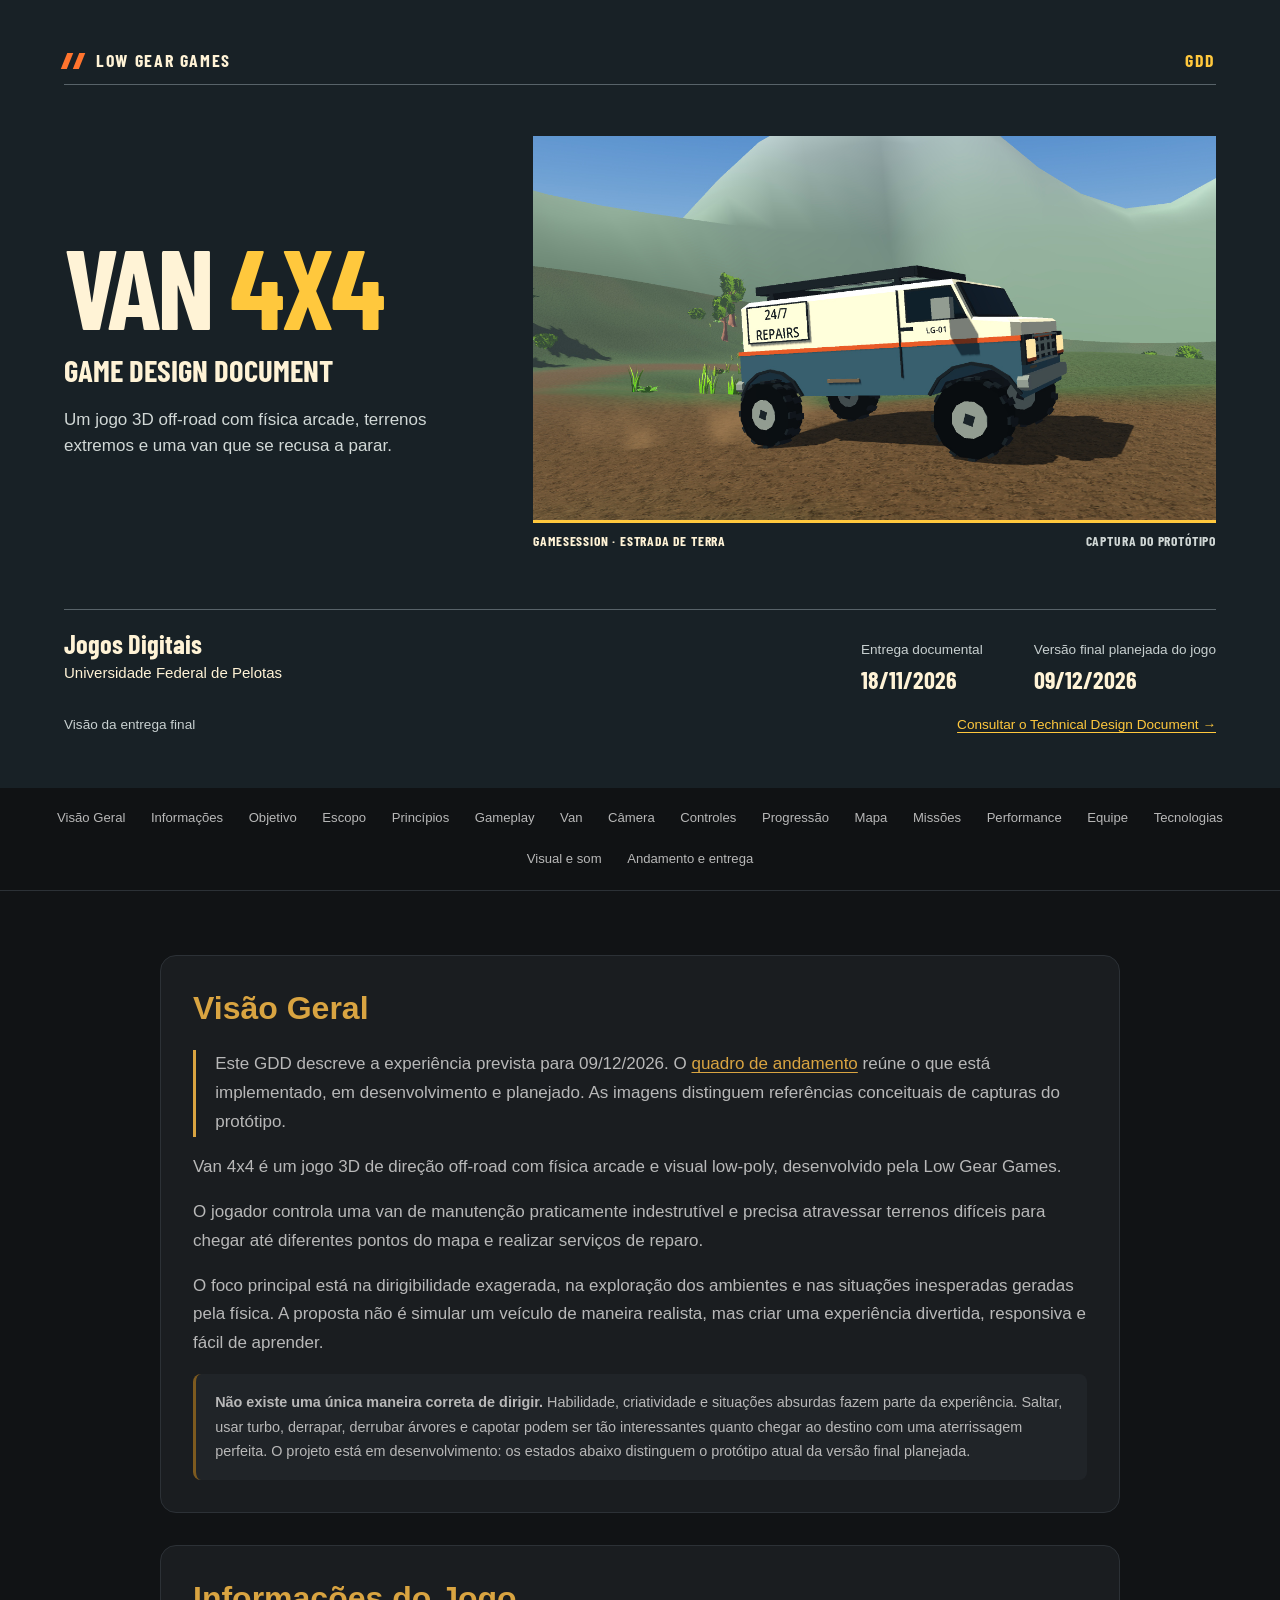
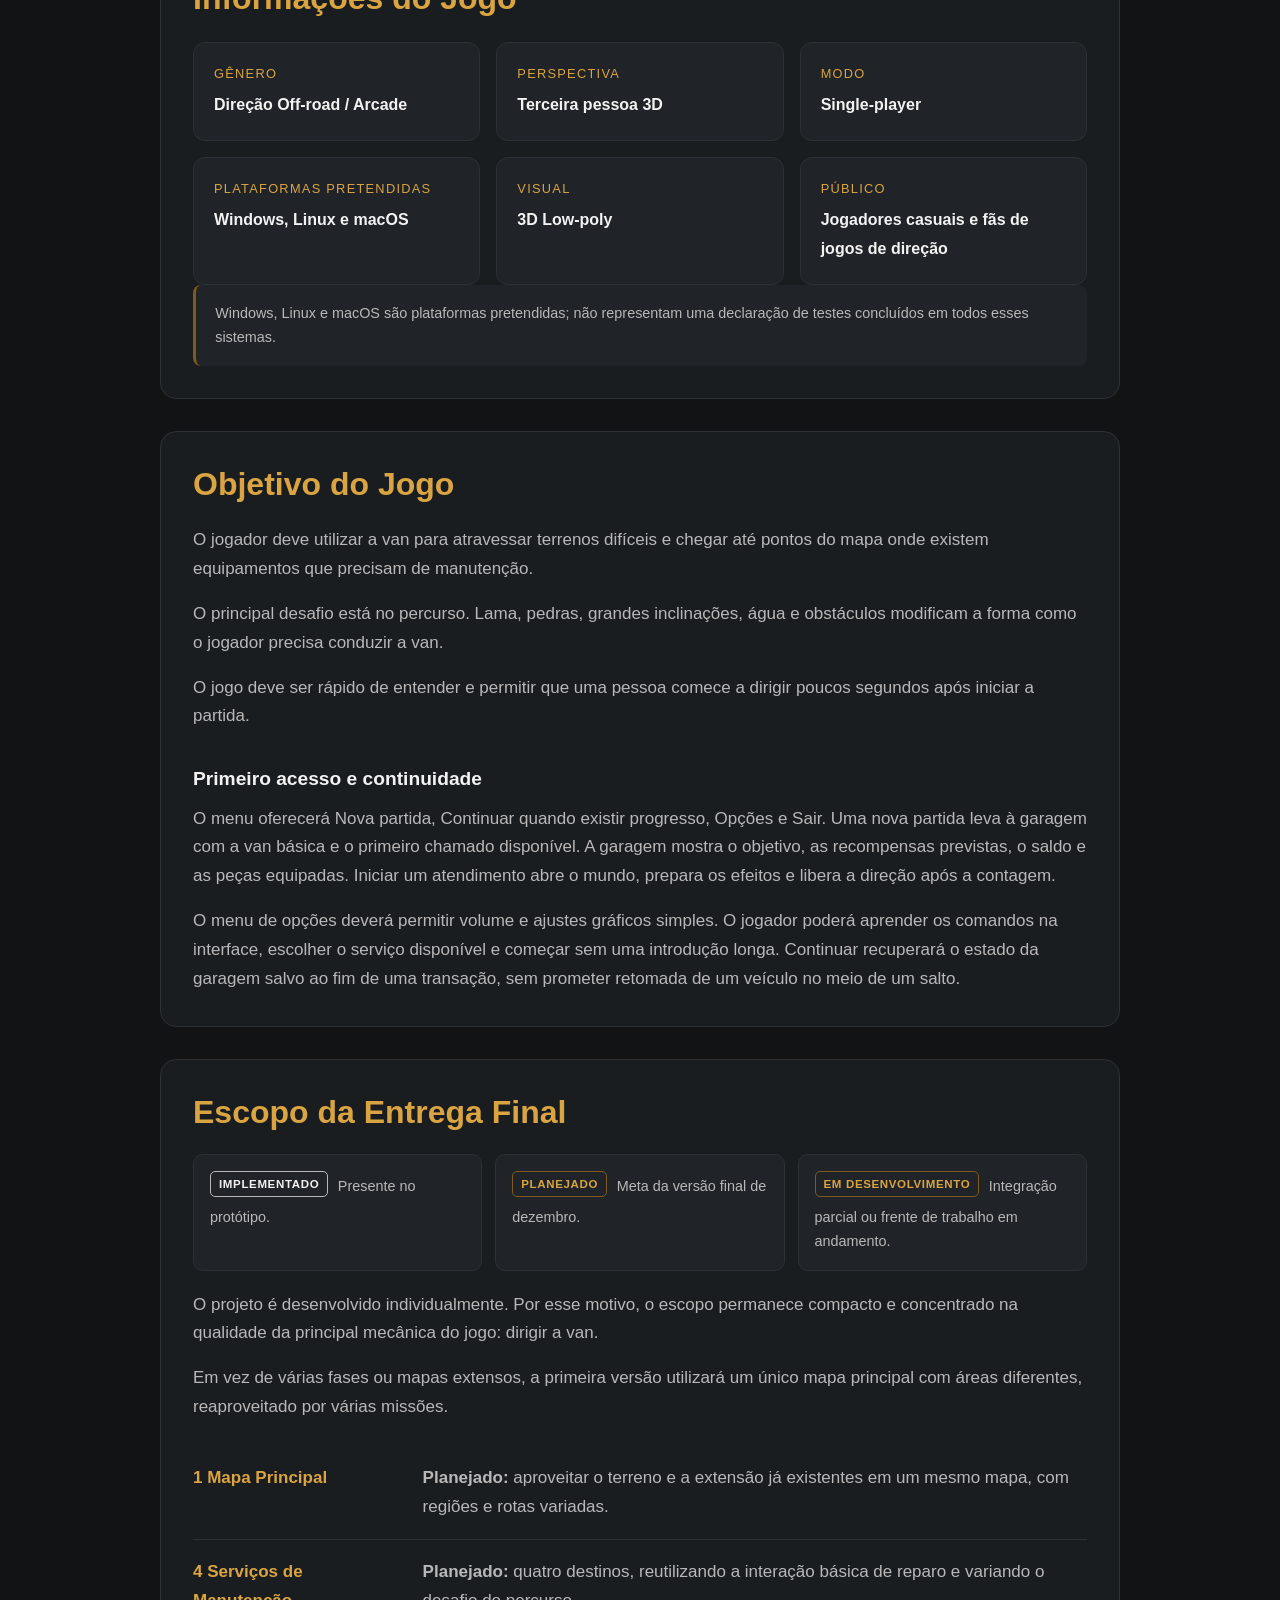
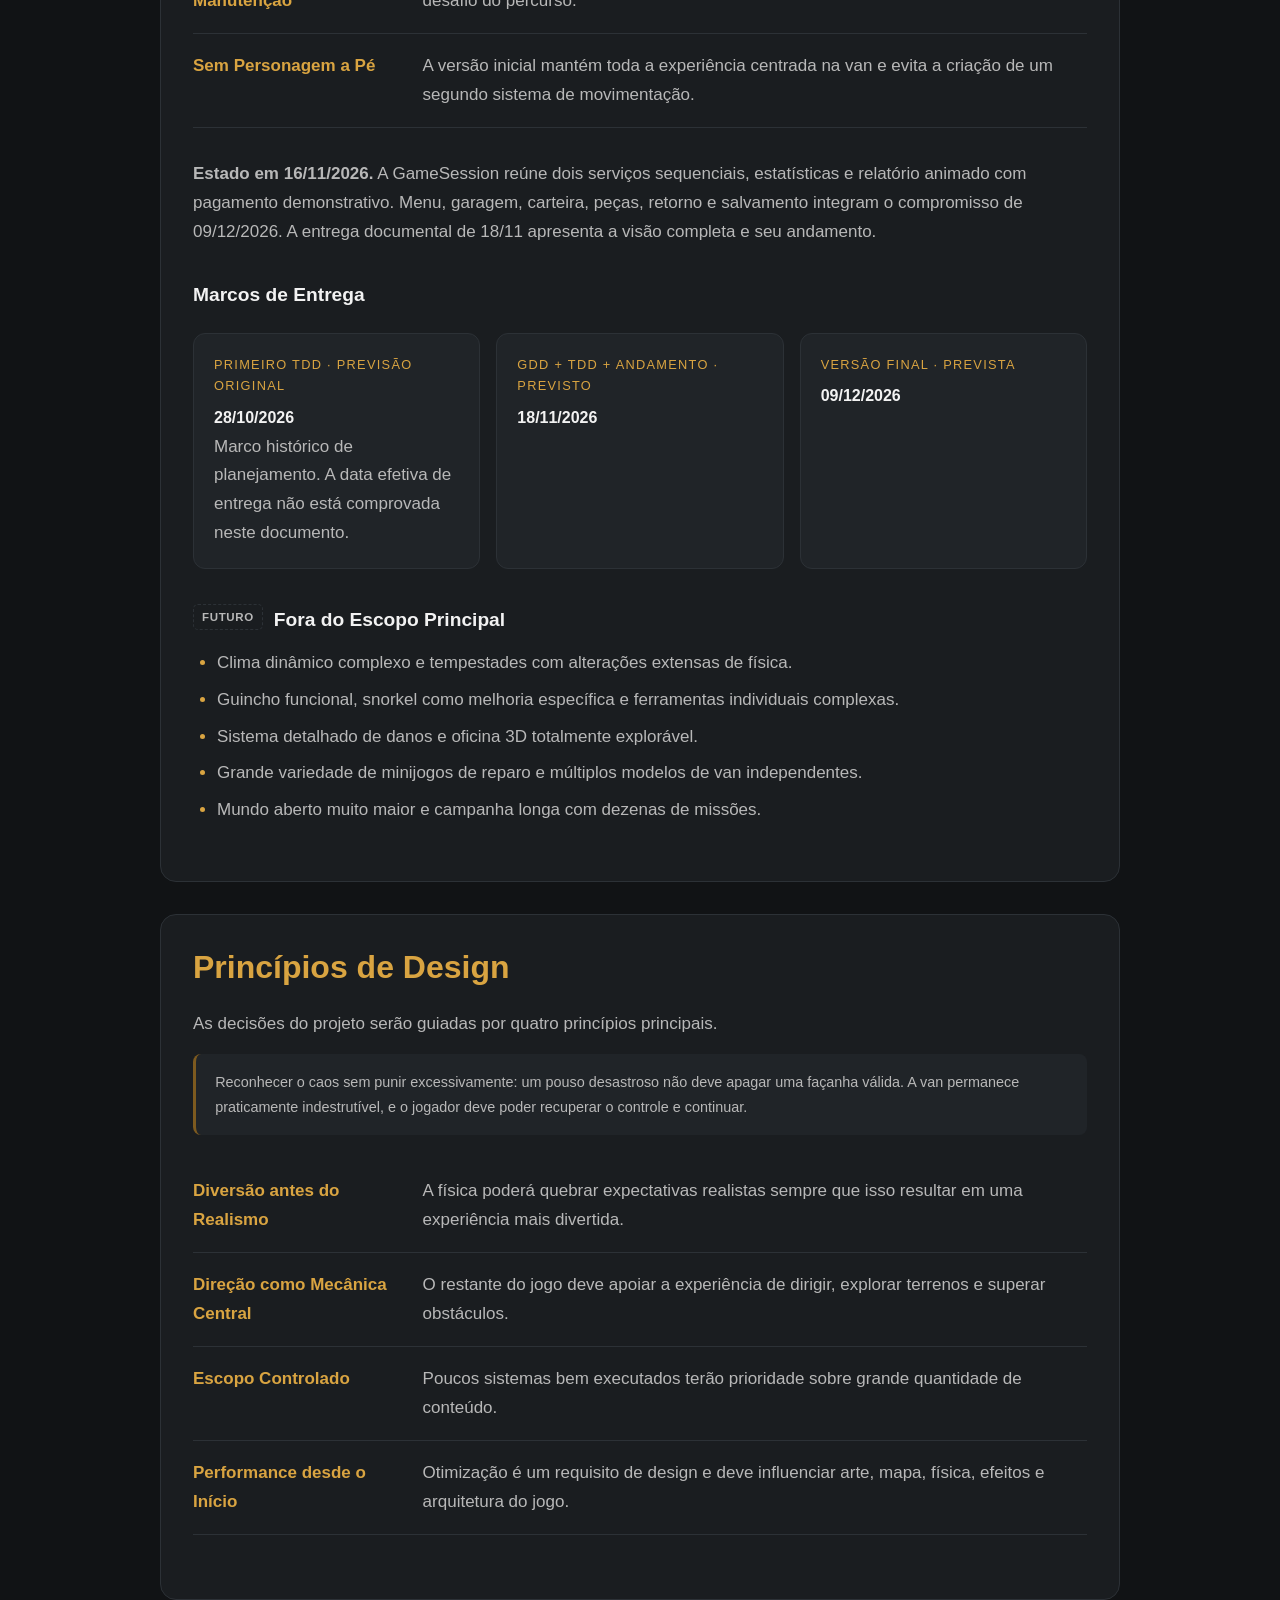
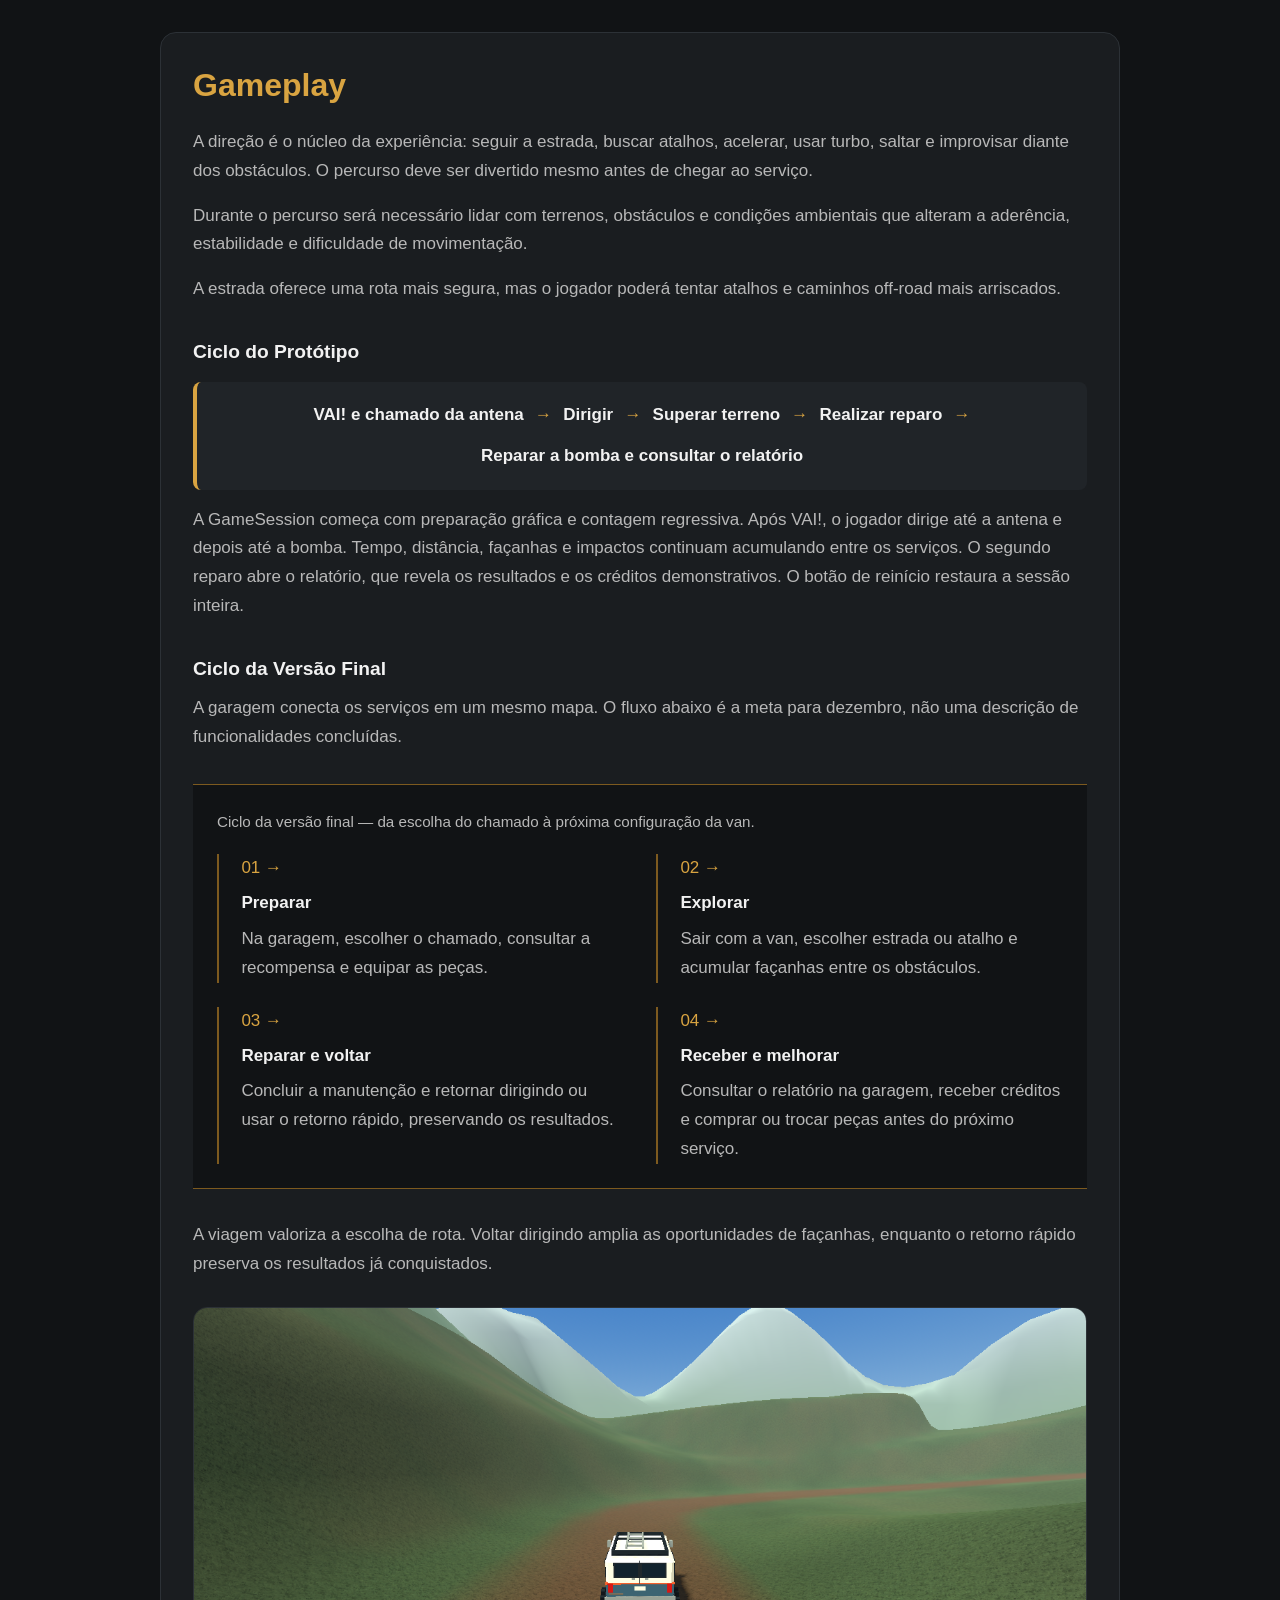
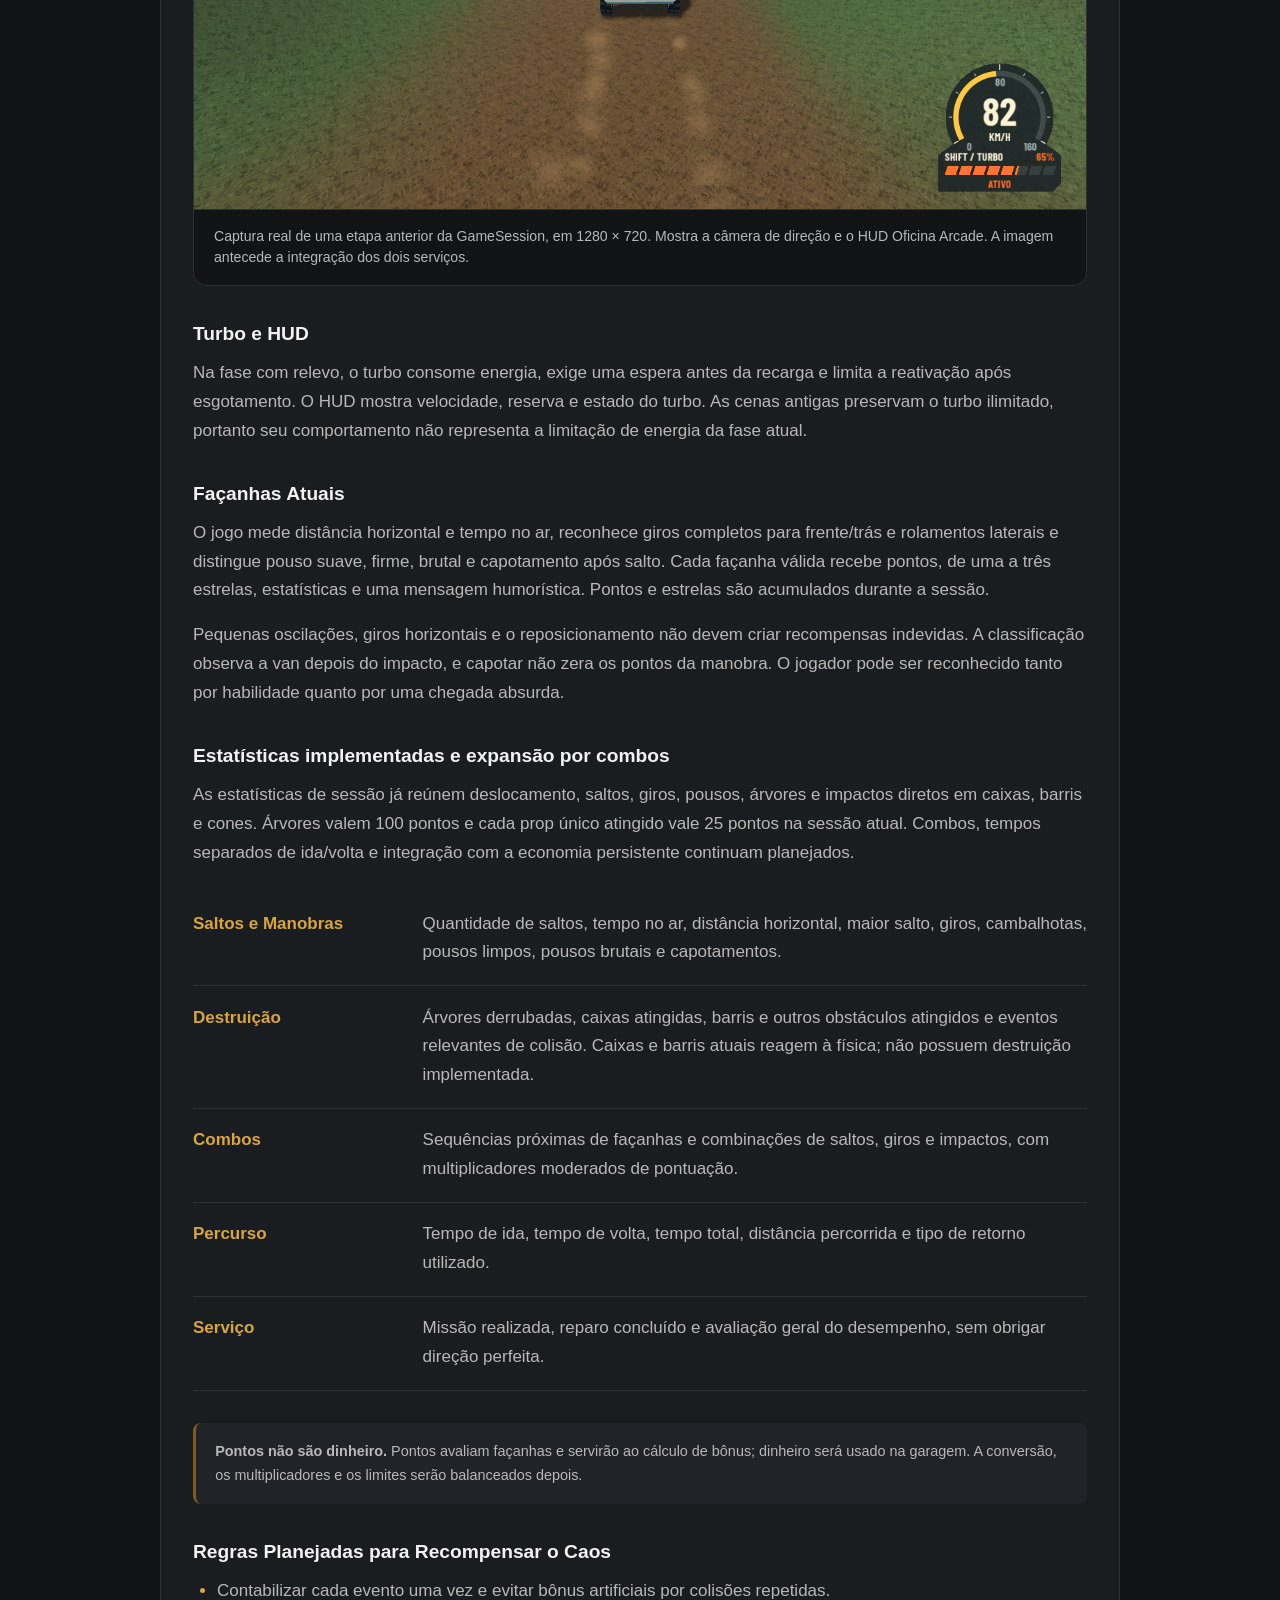
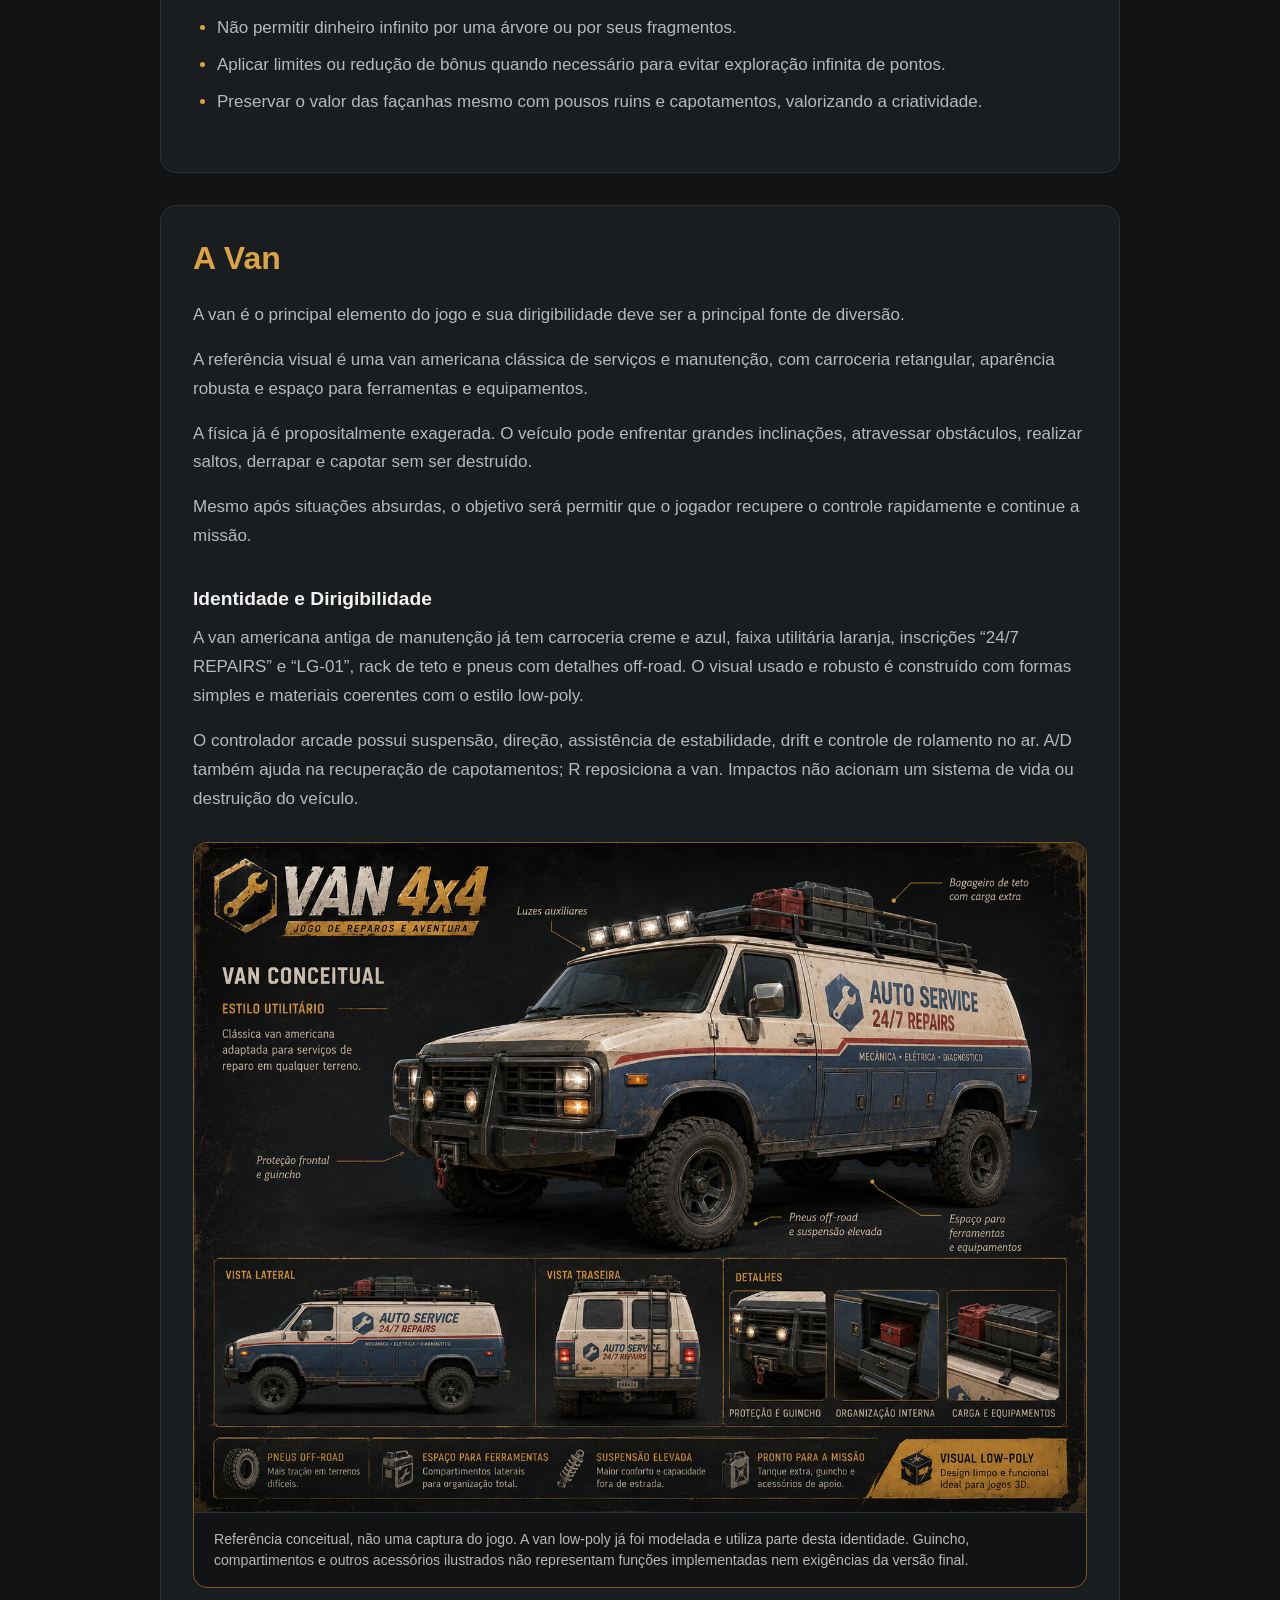
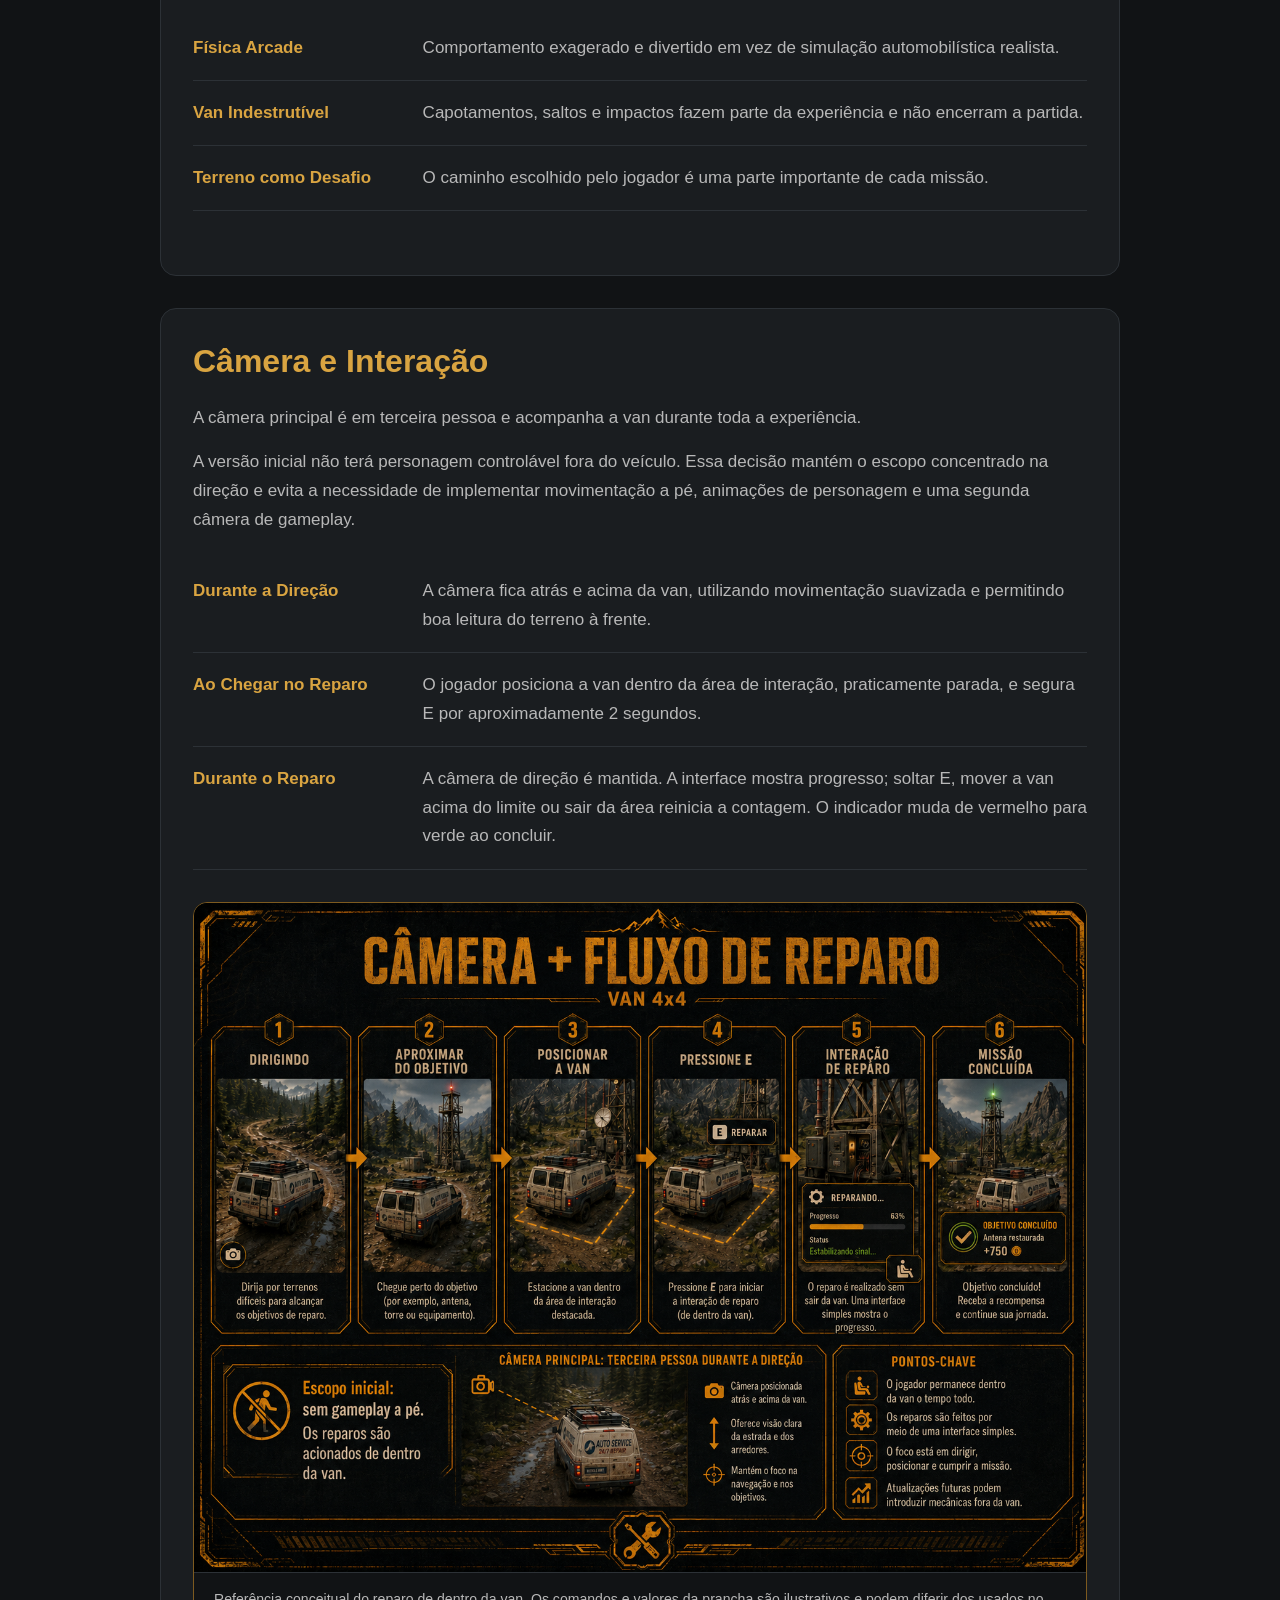
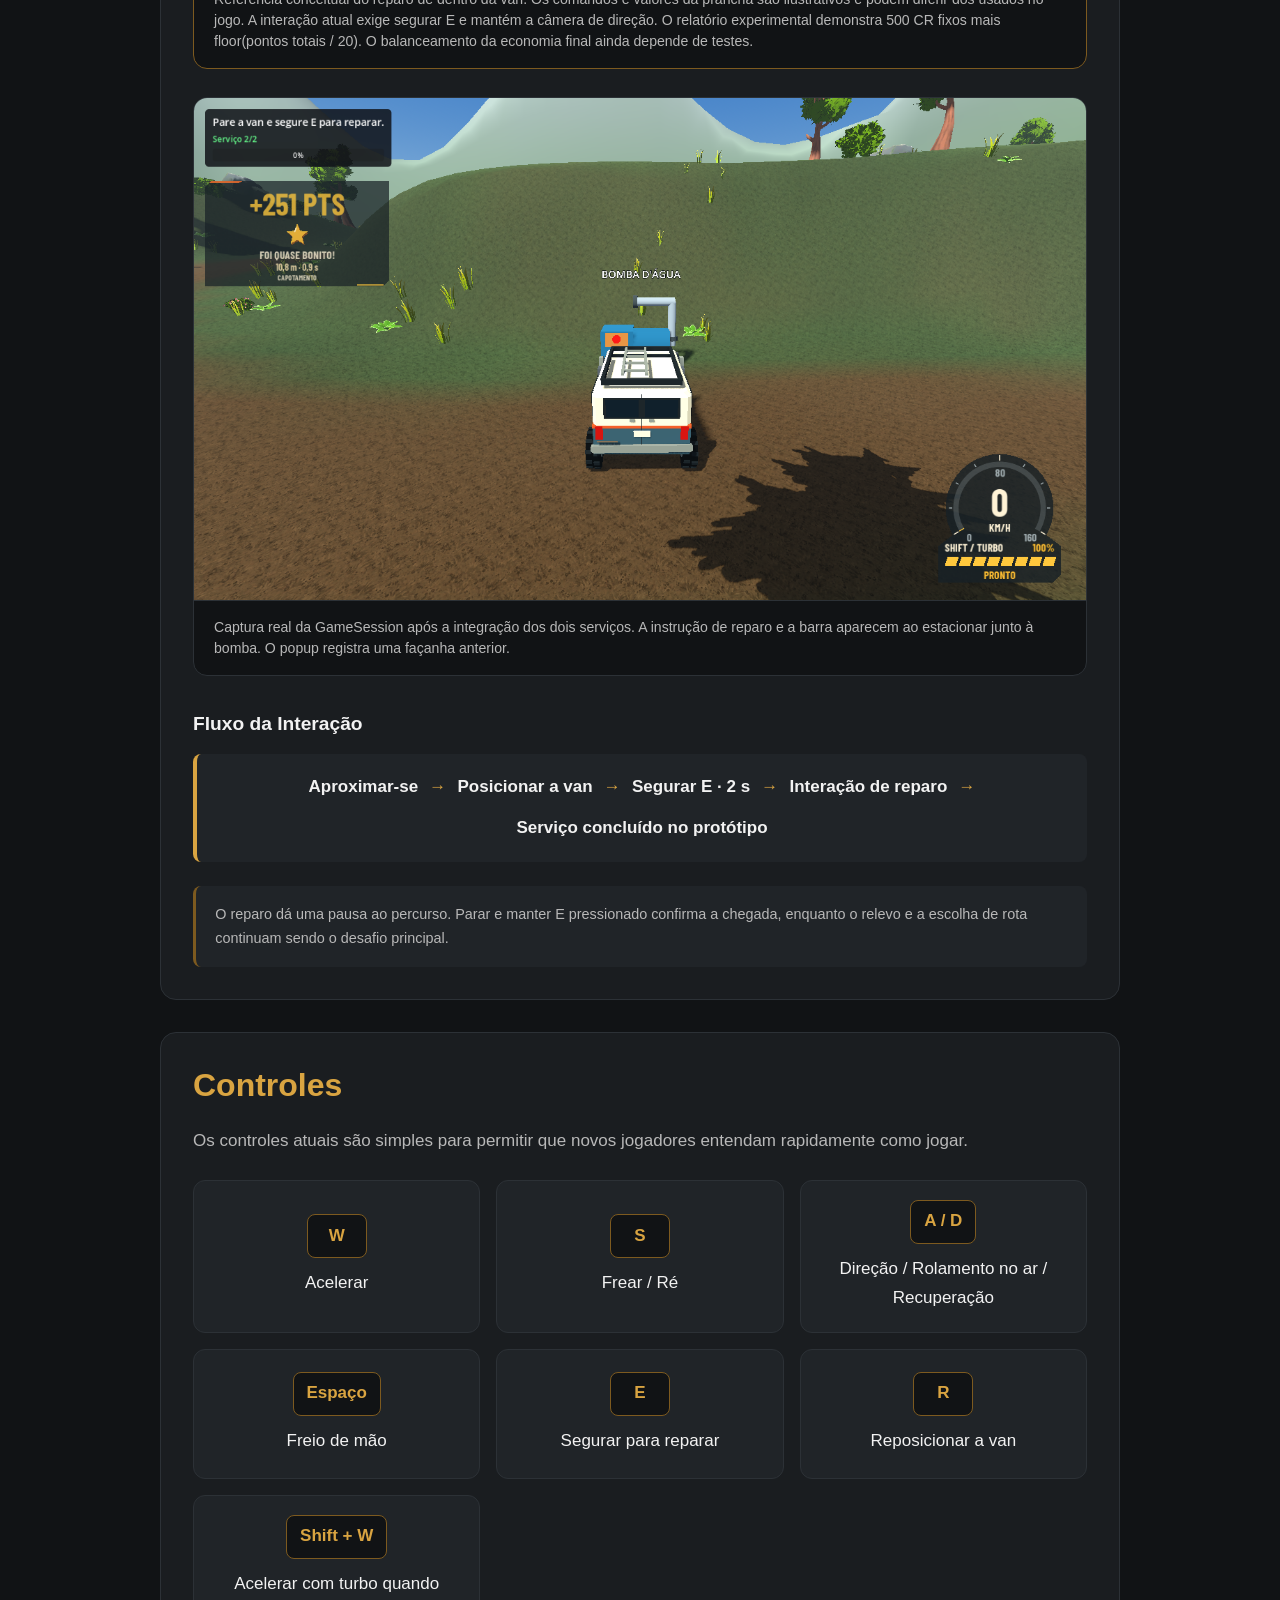
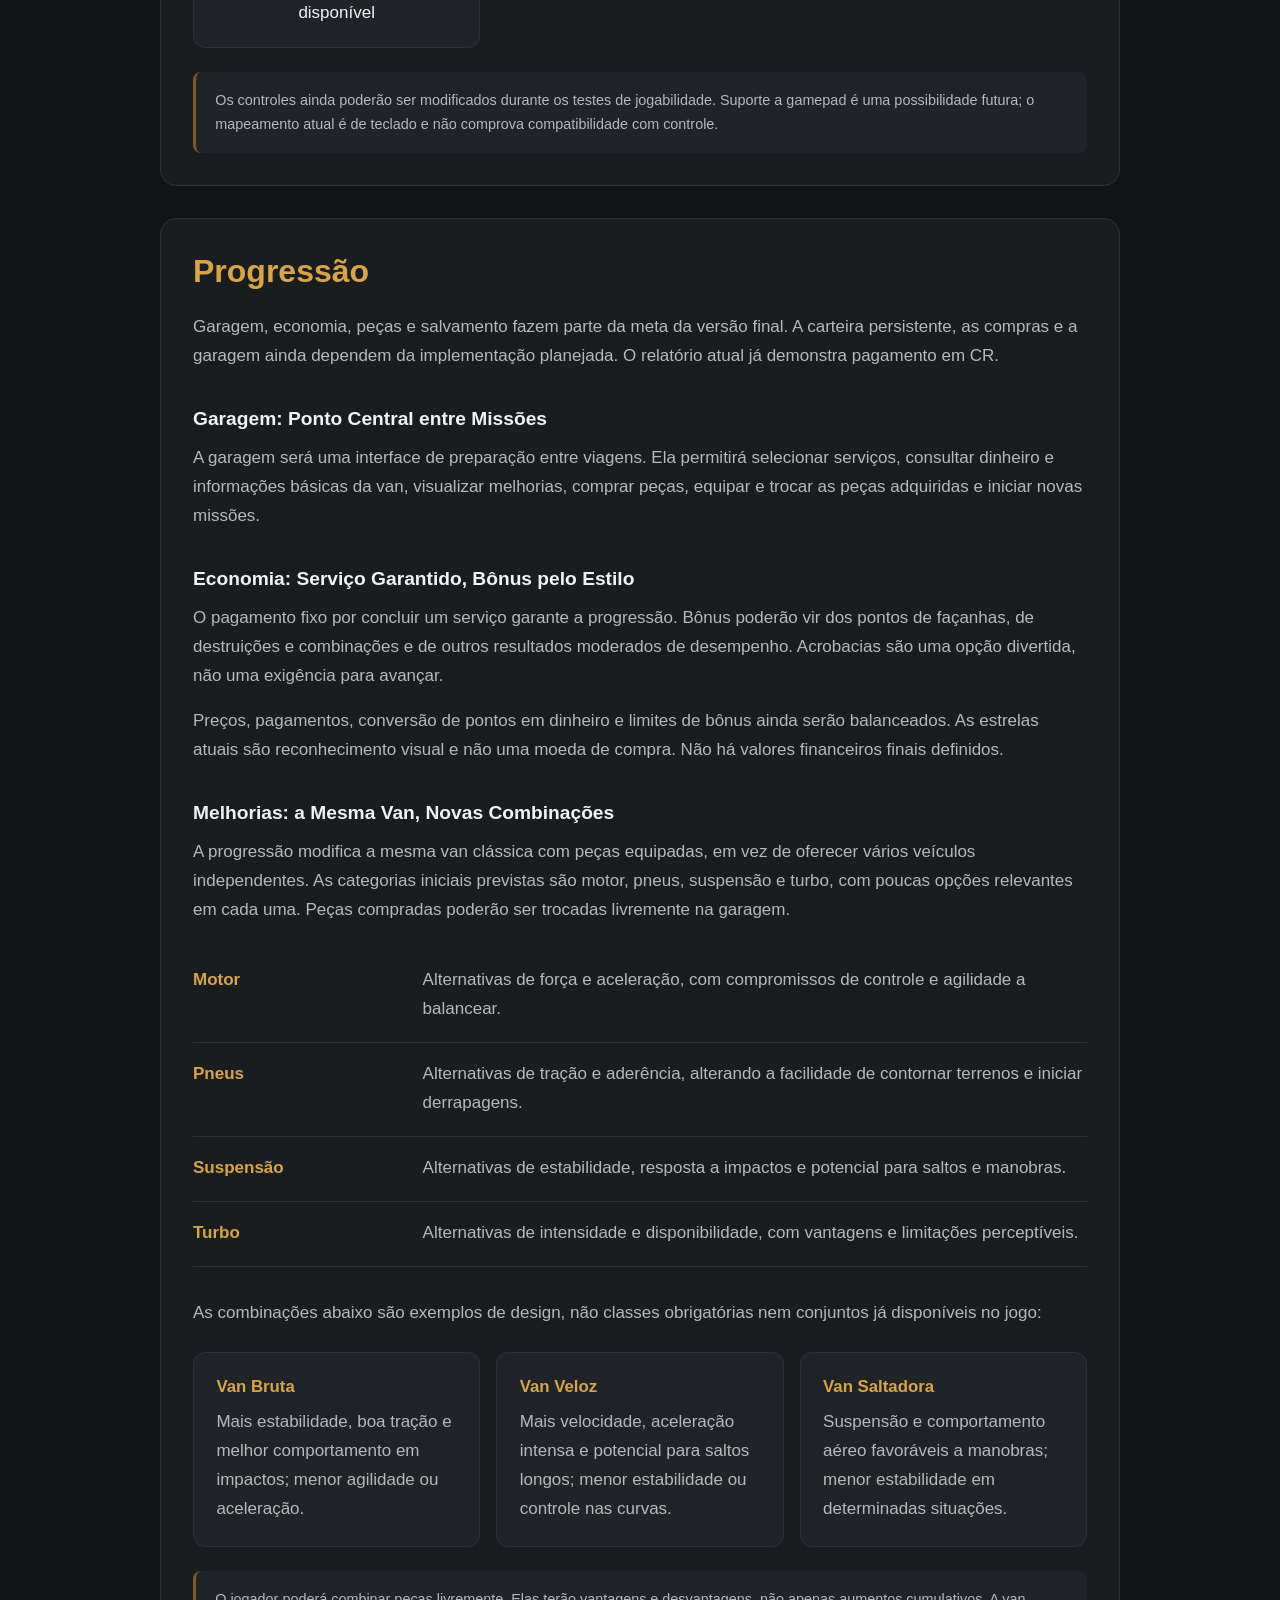
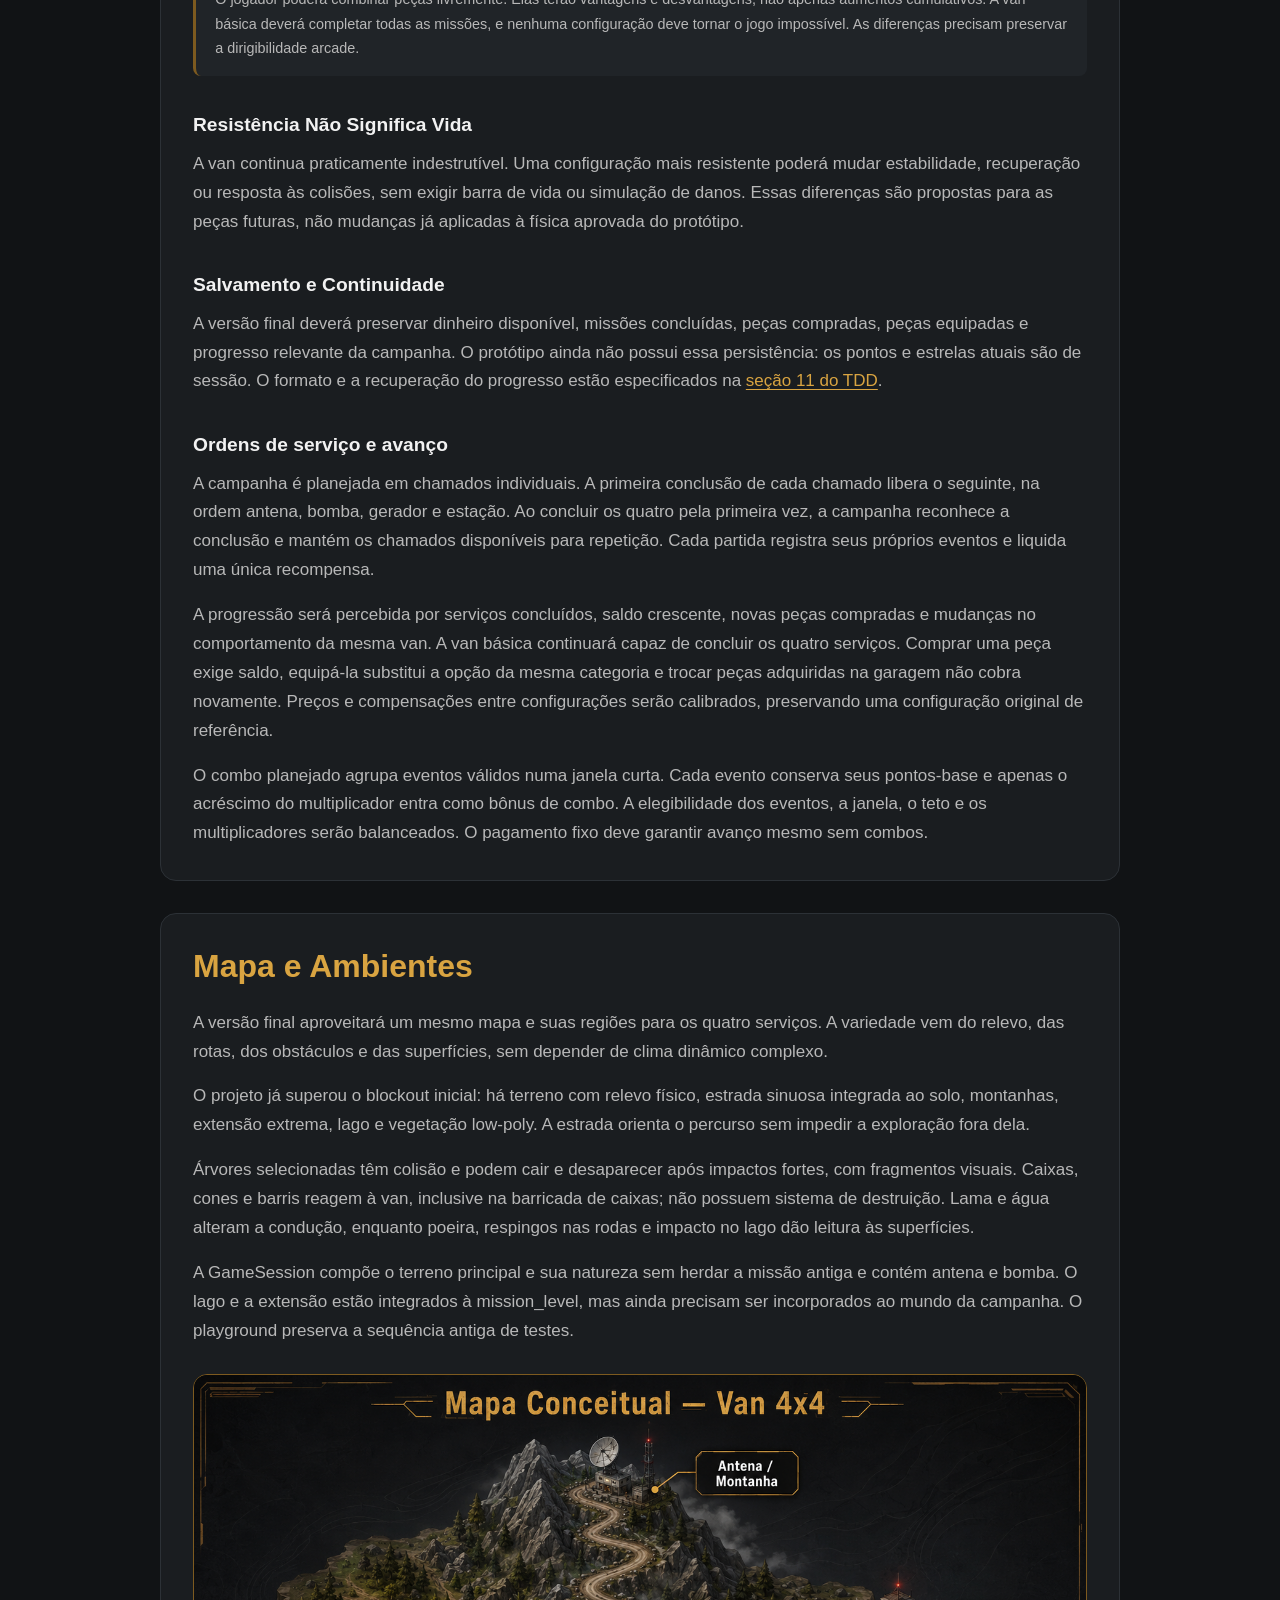
==== commit 4033803d: "docs: finalize GDD and TDD for November submission Finalize editorial layouts, gameplay screenshots," ====
--- a/docs/gdd/index.html
+++ b/docs/gdd/index.html
@@ -8,33 +8,44 @@
     <title>Van 4x4 — Game Design Document</title>
 
     <link rel="stylesheet" href="style.css">
+    <link rel="stylesheet" href="../oficina-editorial.css">
 </head>
 
-<body>
-
-    <header class="hero">
-
-        <p class="team-name">
-            Low Gear Games
-        </p>
-
-        <h1>
-            Van 4x4
-        </h1>
-
-        <p class="subtitle">
-            Game Design Document
-        </p>
-
-        <p class="hero-description">
-            Um jogo 3D off-road com física arcade, terrenos extremos
-            e uma van que se recusa a parar.
-        </p>
-
+<body class="gdd">
+    <a class="skip-link" href="#main">Ir para o conteúdo</a>
+
+    <header class="document-cover">
+        <div class="cover-mast">
+            <p class="cover-brand">Low Gear Games</p>
+            <p>GDD</p>
+        </div>
+        <div class="cover-spread">
+            <div class="cover-title">
+                <h1>Van <span>4x4</span></h1>
+                <p class="cover-type">Game Design Document</p>
+                <p class="cover-intro">Um jogo 3D off-road com física arcade, terrenos extremos e uma van que se recusa a parar.</p>
+            </div>
+            <figure class="cover-photo">
+                <img src="assets/capa-van-estrada.jpg" width="2560" height="1440" alt="Vista lateral da van de manutenção levantando poeira na estrada de terra, com montanhas ao fundo.">
+                <figcaption><span>GameSession · Estrada de terra</span><span>Captura do protótipo</span></figcaption>
+            </figure>
+        </div>
+        <div class="cover-imprint">
+            <div><strong>Jogos Digitais</strong><span>Universidade Federal de Pelotas</span></div>
+            <dl>
+                <div><dt>Entrega documental</dt><dd><time datetime="2026-11-18">18/11/2026</time></dd></div>
+                <div><dt>Versão final planejada do jogo</dt><dd><time datetime="2026-12-09">09/12/2026</time></dd></div>
+            </dl>
+        </div>
+        <div class="cover-crossref">
+            <span>Visão da entrega final</span>
+            <a class="companion-link" href="../tdd/index.html">Consultar o Technical Design Document →</a>
+            <span class="companion-print">Technical Design Document (TDD) · Entregue separadamente</span>
+        </div>
     </header>
 
 
-    <nav class="navigation">
+    <nav class="navigation" aria-label="Seções do GDD">
 
         <a href="#overview">Visão Geral</a>
         <a href="#game-info">Informações</a>
@@ -51,17 +62,20 @@
         <a href="#performance">Performance</a>
         <a href="#team">Equipe</a>
         <a href="#technology">Tecnologias</a>
+        <a href="#presentation">Visual e som</a>
+        <a href="#delivery">Andamento e entrega</a>
 
     </nav>
 
 
-    <main>
+    <main id="main">
 
         <!-- VISÃO GERAL -->
 
         <section id="overview">
 
             <h2>Visão Geral</h2>
+<p class="document-context">Este GDD descreve a experiência prevista para 09/12/2026. O <a href="#delivery">quadro de andamento</a> reúne o que está implementado, em desenvolvimento e planejado. As imagens distinguem referências conceituais de capturas do protótipo.</p>
 
             <p>
                 Van 4x4 é um jogo 3D de direção off-road com física arcade
@@ -164,6 +178,9 @@
                 O jogo deve ser rápido de entender e permitir que uma pessoa
                 comece a dirigir poucos segundos após iniciar a partida.
             </p>
+<h3>Primeiro acesso e continuidade</h3>
+<p>O menu oferecerá Nova partida, Continuar quando existir progresso, Opções e Sair. Uma nova partida leva à garagem com a van básica e o primeiro chamado disponível. A garagem mostra o objetivo, as recompensas previstas, o saldo e as peças equipadas. Iniciar um atendimento abre o mundo, prepara os efeitos e libera a direção após a contagem.</p>
+<p>O menu de opções deverá permitir volume e ajustes gráficos simples. O jogador poderá aprender os comandos na interface, escolher o serviço disponível e começar sem uma introdução longa. Continuar recuperará o estado da garagem salvo ao fim de uma transação, sem prometer retomada de um veículo no meio de um salto.</p>
 
         </section>
 
@@ -172,12 +189,12 @@
 
         <section id="scope">
 
-            <h2>Escopo da Versão Inicial</h2>
+            <h2>Escopo da Entrega Final</h2>
 
             <div class="status-legend" aria-label="Estados de desenvolvimento">
                 <p><span class="status-tag implemented">Implementado</span> Presente no protótipo.</p>
                 <p><span class="status-tag planned">Planejado</span> Meta da versão final de dezembro.</p>
-                <p><span class="status-tag future">Futuro</span> Fora do compromisso principal.</p>
+                <p><span class="status-tag planned">Em desenvolvimento</span> Integração parcial ou frente de trabalho em andamento.</p>
             </div>
 
             <p>
@@ -192,53 +209,36 @@
                 reaproveitado por várias missões.
             </p>
 
-            <div class="feature-grid">
-
-                <div class="feature-card">
-
-                    <h3>1 Mapa Principal</h3>
-
-                    <p>
+            <dl class="design-list">
+<div>
+<dt>1 Mapa Principal</dt>
+<dd><p>
                         <strong>Planejado:</strong> aproveitar o terreno e a extensão
                         já existentes em um mesmo mapa, com regiões e rotas variadas.
-                    </p>
-
-                </div>
-
-                <div class="feature-card">
-
-                    <h3>4 Serviços de Manutenção</h3>
-
-                    <p>
+                    </p></dd>
+</div>
+<div>
+<dt>4 Serviços de Manutenção</dt>
+<dd><p>
                         <strong>Planejado:</strong> quatro destinos, reutilizando
                         a interação básica de reparo e variando o desafio do percurso.
-                    </p>
-
-                </div>
-
-                <div class="feature-card">
-
-                    <h3>Sem Personagem a Pé</h3>
-
-                    <p>
+                    </p></dd>
+</div>
+<div>
+<dt>Sem Personagem a Pé</dt>
+<dd><p>
                         A versão inicial mantém toda a experiência centrada
                         na van e evita a criação de um segundo sistema
                         de movimentação.
-                    </p>
-
-                </div>
-
-            </div>
-
-            <p class="note">
-                <strong>Estado atual:</strong> a fase com relevo já permite dirigir,
-                explorar, realizar façanhas e concluir o reparo da antena. Garagem,
-                economia, retorno, relatório e salvamento ainda serão implementados.
-            </p>
+                    </p></dd>
+</div>
+</dl>
+
+            <p><strong>Estado em 16/11/2026.</strong> A GameSession reúne dois serviços sequenciais, estatísticas e relatório animado com pagamento demonstrativo. Menu, garagem, carteira, peças, retorno e salvamento integram o compromisso de 09/12/2026. A entrega documental de 18/11 apresenta a visão completa e seu andamento.</p>
 
             <h3>Marcos de Entrega</h3>
             <div class="info-grid">
-                <div class="info-card"><span>Primeiro TDD · previsto</span><strong><time datetime="2026-10-28">28/10/2026</time></strong></div>
+                <div class="info-card"><span>Primeiro TDD · previsão original</span><strong><time datetime="2026-10-28">28/10/2026</time></strong><p>Marco histórico de planejamento. A data efetiva de entrega não está comprovada neste documento.</p></div>
                 <div class="info-card"><span>GDD + TDD + Andamento · previsto</span><strong><time datetime="2026-11-18">18/11/2026</time></strong></div>
                 <div class="info-card"><span>Versão final · prevista</span><strong><time datetime="2026-12-09">09/12/2026</time></strong></div>
             </div>
@@ -272,53 +272,36 @@
                 indestrutível, e o jogador deve poder recuperar o controle e continuar.
             </p>
 
-            <div class="feature-grid design-principles">
-
-                <div class="feature-card">
-
-                    <h3>Diversão antes do Realismo</h3>
-
-                    <p>
+            <dl class="design-list">
+<div>
+<dt>Diversão antes do Realismo</dt>
+<dd><p>
                         A física poderá quebrar expectativas realistas sempre
                         que isso resultar em uma experiência mais divertida.
-                    </p>
-
-                </div>
-
-                <div class="feature-card">
-
-                    <h3>Direção como Mecânica Central</h3>
-
-                    <p>
+                    </p></dd>
+</div>
+<div>
+<dt>Direção como Mecânica Central</dt>
+<dd><p>
                         O restante do jogo deve apoiar a experiência de dirigir,
                         explorar terrenos e superar obstáculos.
-                    </p>
-
-                </div>
-
-                <div class="feature-card">
-
-                    <h3>Escopo Controlado</h3>
-
-                    <p>
+                    </p></dd>
+</div>
+<div>
+<dt>Escopo Controlado</dt>
+<dd><p>
                         Poucos sistemas bem executados terão prioridade sobre
                         grande quantidade de conteúdo.
-                    </p>
-
-                </div>
-
-                <div class="feature-card">
-
-                    <h3>Performance desde o Início</h3>
-
-                    <p>
+                    </p></dd>
+</div>
+<div>
+<dt>Performance desde o Início</dt>
+<dd><p>
                         Otimização é um requisito de design e deve influenciar
                         arte, mapa, física, efeitos e arquitetura do jogo.
-                    </p>
-
-                </div>
-
-            </div>
+                    </p></dd>
+</div>
+</dl>
 
         </section>
 
@@ -346,11 +329,11 @@
                 tentar atalhos e caminhos off-road mais arriscados.
             </p>
 
-            <h3><span class="status-tag implemented">Implementado</span> Ciclo do Protótipo</h3>
+            <h3>Ciclo do Protótipo</h3>
 
             <div class="game-loop">
 
-                <span>Receber chamado da antena</span>
+                <span>VAI! e chamado da antena</span>
                 <span>→</span>
 
                 <span>Dirigir</span>
@@ -362,44 +345,33 @@
                 <span>Realizar reparo</span>
                 <span>→</span>
 
-                <span>Concluir o serviço</span>
-
-            </div>
-
-            <p>
-                Durante a direção, as façanhas já geram pontos e estrelas de sessão.
-                O reparo da antena encerra o serviço diretamente. Não há seleção de
-                missão, garagem, pagamento, relatório consolidado ou compra de peças
-                no fluxo atual.
-            </p>
-
-            <h3><span class="status-tag planned">Planejado</span> Ciclo da Versão Final</h3>
+                <span>Reparar a bomba e consultar o relatório</span>
+
+            </div>
+
+            <p>A GameSession começa com preparação gráfica e contagem regressiva. Após VAI!, o jogador dirige até a antena e depois até a bomba. Tempo, distância, façanhas e impactos continuam acumulando entre os serviços. O segundo reparo abre o relatório, que revela os resultados e os créditos demonstrativos. O botão de reinício restaura a sessão inteira.</p>
+
+            <h3>Ciclo da Versão Final</h3>
             <p>
                 A garagem conecta os serviços em um mesmo mapa. O fluxo abaixo é a
                 meta para dezembro, não uma descrição de funcionalidades concluídas.
             </p>
-            <ol class="campaign-loop" aria-label="Ciclo planejado em treze etapas">
-                <li><strong>Estar na garagem</strong><span>Ponto central entre serviços.</span></li>
-                <li><strong>Escolher um serviço</strong><span>Definir o destino de manutenção.</span></li>
-                <li><strong>Configurar a van</strong><span>Equipar as peças disponíveis.</span></li>
-                <li><strong>Sair da garagem</strong><span>Iniciar a viagem de ida.</span></li>
-                <li><strong>Enfrentar o percurso</strong><span>Terreno, obstáculos e caminhos alternativos.</span></li>
-                <li><strong>Acumular façanhas</strong><span>Registrar manobras, destruição e estatísticas.</span></li>
-                <li><strong>Realizar a manutenção</strong><span>Restaurar o equipamento no destino.</span></li>
-                <li><strong>Escolher o retorno</strong><span>Voltar dirigindo ou usar retorno rápido.</span></li>
-                <li><strong>Finalizar na garagem</strong><span>Encerrar a missão após o retorno.</span></li>
-                <li><strong>Consultar o relatório</strong><span>Rever o desempenho do serviço.</span></li>
-                <li><strong>Receber dinheiro</strong><span>Pagamento fixo e bônus pelo desempenho e pelo caos.</span></li>
-                <li><strong>Comprar ou equipar peças</strong><span>Experimentar novas combinações.</span></li>
-                <li><strong>Escolher outra missão</strong><span>Retomar o ciclo de direção e manutenção.</span></li>
-            </ol>
-            <p class="note">
-                O diagrama em HTML substitui a apresentação do antigo loop ilustrado.
-                A imagem original é preservada como histórico, mas não é usada para
-                representar o novo fluxo.
-            </p>
-
-            <h3><span class="status-tag implemented">Implementado</span> Turbo e HUD</h3>
+            <figure class="diagram" aria-labelledby="journey-caption">
+<figcaption id="journey-caption">Ciclo da versão final — da escolha do chamado à próxima configuração da van.</figcaption>
+<ol class="journey">
+<li><strong>Preparar</strong><span>Na garagem, escolher o chamado, consultar a recompensa e equipar as peças.</span></li>
+<li><strong>Explorar</strong><span>Sair com a van, escolher estrada ou atalho e acumular façanhas entre os obstáculos.</span></li>
+<li><strong>Reparar e voltar</strong><span>Concluir a manutenção e retornar dirigindo ou usar o retorno rápido, preservando os resultados.</span></li>
+<li><strong>Receber e melhorar</strong><span>Consultar o relatório na garagem, receber créditos e comprar ou trocar peças antes do próximo serviço.</span></li>
+</ol>
+</figure>
+            <p>A viagem valoriza a escolha de rota. Voltar dirigindo amplia as oportunidades de façanhas, enquanto o retorno rápido preserva os resultados já conquistados.</p>
+
+            <figure class="gdd-figure gameplay-capture">
+<img src="assets/gameplay-prototipo.png" alt="Van na estrada de terra com velocímetro e turbo ativo" width="1280" height="720" loading="lazy">
+<figcaption>Captura real de uma etapa anterior da GameSession, em 1280 × 720. Mostra a câmera de direção e o HUD Oficina Arcade. A imagem antecede a integração dos dois serviços.</figcaption>
+</figure>
+<h3>Turbo e HUD</h3>
             <p>
                 Na fase com relevo, o turbo consome energia, exige uma espera antes
                 da recarga e limita a reativação após esgotamento. O HUD mostra
@@ -408,11 +380,11 @@
                 limitação de energia da fase atual.
             </p>
 
-            <h3><span class="status-tag implemented">Implementado</span> Façanhas Atuais</h3>
+            <h3>Façanhas Atuais</h3>
             <p>
                 O jogo mede distância horizontal e tempo no ar, reconhece giros
                 completos para frente/trás e rolamentos laterais e distingue pouso
-                limpo, pouso brutal e capotamento após salto. Cada façanha válida
+                suave, firme, brutal e capotamento após salto. Cada façanha válida
                 recebe pontos, de uma a três estrelas, estatísticas e uma mensagem
                 humorística. Pontos e estrelas são acumulados durante a sessão.
             </p>
@@ -423,20 +395,30 @@
                 ser reconhecido tanto por habilidade quanto por uma chegada absurda.
             </p>
 
-            <h3><span class="status-tag planned">Planejado</span> Estatísticas, Destruição e Combos</h3>
-            <p>
-                A expansão reunirá os eventos atuais em estatísticas por missão,
-                acrescentará destruição e combos e alimentará o relatório e os
-                bônus financeiros. Esses registros completos e sua integração
-                econômica ainda não existem.
-            </p>
-            <div class="feature-grid">
-                <div class="feature-card"><h3>Saltos e Manobras</h3><p>Quantidade de saltos, tempo no ar, distância horizontal, maior salto, giros, cambalhotas, pousos limpos, pousos brutais e capotamentos.</p></div>
-                <div class="feature-card"><h3>Destruição</h3><p>Árvores derrubadas, caixas atingidas, barris e outros obstáculos atingidos e eventos relevantes de colisão. Caixas e barris atuais reagem à física; não possuem destruição implementada.</p></div>
-                <div class="feature-card"><h3>Combos</h3><p>Sequências próximas de façanhas e combinações de saltos, giros e impactos, com multiplicadores moderados de pontuação.</p></div>
-                <div class="feature-card"><h3>Percurso</h3><p>Tempo de ida, tempo de volta, tempo total, distância percorrida e tipo de retorno utilizado.</p></div>
-                <div class="feature-card"><h3>Serviço</h3><p>Missão realizada, reparo concluído e avaliação geral do desempenho, sem obrigar direção perfeita.</p></div>
-            </div>
+            <h3>Estatísticas implementadas e expansão por combos</h3>
+            <p>As estatísticas de sessão já reúnem deslocamento, saltos, giros, pousos, árvores e impactos diretos em caixas, barris e cones. Árvores valem 100 pontos e cada prop único atingido vale 25 pontos na sessão atual. Combos, tempos separados de ida/volta e integração com a economia persistente continuam planejados.</p>
+            <dl class="design-list">
+<div>
+<dt>Saltos e Manobras</dt>
+<dd><p>Quantidade de saltos, tempo no ar, distância horizontal, maior salto, giros, cambalhotas, pousos limpos, pousos brutais e capotamentos.</p></dd>
+</div>
+<div>
+<dt>Destruição</dt>
+<dd><p>Árvores derrubadas, caixas atingidas, barris e outros obstáculos atingidos e eventos relevantes de colisão. Caixas e barris atuais reagem à física; não possuem destruição implementada.</p></dd>
+</div>
+<div>
+<dt>Combos</dt>
+<dd><p>Sequências próximas de façanhas e combinações de saltos, giros e impactos, com multiplicadores moderados de pontuação.</p></dd>
+</div>
+<div>
+<dt>Percurso</dt>
+<dd><p>Tempo de ida, tempo de volta, tempo total, distância percorrida e tipo de retorno utilizado.</p></dd>
+</div>
+<div>
+<dt>Serviço</dt>
+<dd><p>Missão realizada, reparo concluído e avaliação geral do desempenho, sem obrigar direção perfeita.</p></dd>
+</div>
+</dl>
             <p class="note">
                 <strong>Pontos não são dinheiro.</strong> Pontos avaliam façanhas e
                 servirão ao cálculo de bônus; dinheiro será usado na garagem. A
@@ -481,7 +463,7 @@
                 o jogador recupere o controle rapidamente e continue a missão.
             </p>
 
-            <h3><span class="status-tag implemented">Implementado</span> Identidade e Dirigibilidade</h3>
+            <h3>Identidade e Dirigibilidade</h3>
             <p>
                 A van americana antiga de manutenção já tem carroceria creme e azul,
                 faixa utilitária laranja, inscrições “24/7 REPAIRS” e “LG-01”, rack
@@ -511,42 +493,29 @@
 
             </figure>
 
-            <div class="feature-grid">
-
-                <div class="feature-card">
-
-                    <h3>Física Arcade</h3>
-
-                    <p>
+            <dl class="design-list">
+<div>
+<dt>Física Arcade</dt>
+<dd><p>
                         Comportamento exagerado e divertido em vez de
                         simulação automobilística realista.
-                    </p>
-
-                </div>
-
-                <div class="feature-card">
-
-                    <h3>Van Indestrutível</h3>
-
-                    <p>
+                    </p></dd>
+</div>
+<div>
+<dt>Van Indestrutível</dt>
+<dd><p>
                         Capotamentos, saltos e impactos fazem parte da
                         experiência e não encerram a partida.
-                    </p>
-
-                </div>
-
-                <div class="feature-card">
-
-                    <h3>Terreno como Desafio</h3>
-
-                    <p>
+                    </p></dd>
+</div>
+<div>
+<dt>Terreno como Desafio</dt>
+<dd><p>
                         O caminho escolhido pelo jogador é uma parte
                         importante de cada missão.
-                    </p>
-
-                </div>
-
-            </div>
+                    </p></dd>
+</div>
+</dl>
 
         </section>
 
@@ -569,44 +538,31 @@
                 animações de personagem e uma segunda câmera de gameplay.
             </p>
 
-            <div class="feature-grid">
-
-                <div class="feature-card">
-
-                    <h3>Durante a Direção</h3>
-
-                    <p>
+            <dl class="design-list">
+<div>
+<dt>Durante a Direção</dt>
+<dd><p>
                         A câmera fica atrás e acima da van, utilizando
                         movimentação suavizada e permitindo boa leitura
                         do terreno à frente.
-                    </p>
-
-                </div>
-
-                <div class="feature-card">
-
-                    <h3>Ao Chegar no Reparo</h3>
-
-                    <p>
+                    </p></dd>
+</div>
+<div>
+<dt>Ao Chegar no Reparo</dt>
+<dd><p>
                         O jogador posiciona a van dentro da área de interação,
                         praticamente parada, e segura E por aproximadamente 2 segundos.
-                    </p>
-
-                </div>
-
-                <div class="feature-card">
-
-                    <h3>Durante o Reparo</h3>
-
-                    <p>
+                    </p></dd>
+</div>
+<div>
+<dt>Durante o Reparo</dt>
+<dd><p>
                         A câmera de direção é mantida. A interface mostra progresso;
                         soltar E, mover a van acima do limite ou sair da área reinicia
                         a contagem. O indicador muda de vermelho para verde ao concluir.
-                    </p>
-
-                </div>
-
-            </div>
+                    </p></dd>
+</div>
+</dl>
 
 
             <figure class="gdd-figure gdd-figure-featured">
@@ -616,18 +572,16 @@
                     alt="Diagrama conceitual da câmera e do fluxo de reparo em Van 4x4"
                 >
 
-                <figcaption>
-                    Referência conceitual do reparo de dentro da van, não uma
-                    captura do protótipo. Atualmente é necessário segurar E e a
-                    câmera não se aproxima do equipamento. O pagamento ilustrado
-                    é apenas conceitual: não existe economia implementada e nenhum
-                    valor de recompensa financeira foi definido.
-                </figcaption>
+                <figcaption>Referência conceitual do reparo de dentro da van. Os comandos e valores da prancha são ilustrativos e podem diferir dos usados no jogo. A interação atual exige segurar E e mantém a câmera de direção. O relatório experimental demonstra 500 CR fixos mais floor(pontos totais / 20). O balanceamento da economia final ainda depende de testes.</figcaption>
 
             </figure>
 
 
-            <h3>Fluxo da Interação</h3>
+            <figure class="gdd-figure gameplay-capture">
+<img src="assets/manutencao-bomba.png" alt="Van parada diante da bomba, instrução de reparo e Serviço 2/2" width="1280" height="720" loading="lazy">
+<figcaption>Captura real da GameSession após a integração dos dois serviços. A instrução de reparo e a barra aparecem ao estacionar junto à bomba. O popup registra uma façanha anterior.</figcaption>
+</figure>
+<h3>Fluxo da Interação</h3>
 
             <div class="game-loop repair-loop">
 
@@ -648,8 +602,7 @@
             </div>
 
             <p class="note">
-                A complexidade dos reparos será mantida baixa para que eles
-                complementem a direção sem competir com a mecânica principal.
+                O reparo dá uma pausa ao percurso. Parar e manter E pressionado confirma a chegada, enquanto o relevo e a escolha de rota continuam sendo o desafio principal.
             </p>
 
         </section>
@@ -719,12 +672,11 @@
         <section id="progression">
 
             <h2>Progressão</h2>
-            <p><span class="status-tag planned">Planejado</span> Garagem, economia, peças e salvamento fazem parte da meta da versão final. Nenhum desses sistemas está implementado no protótipo atual.</p>
+            <p>Garagem, economia, peças e salvamento fazem parte da meta da versão final. A carteira persistente, as compras e a garagem ainda dependem da implementação planejada. O relatório atual já demonstra pagamento em CR.</p>
 
             <h3>Garagem: Ponto Central entre Missões</h3>
             <p>
-                A primeira garagem poderá ser uma interface simplificada, sem exigir
-                um espaço 3D explorável. Ela permitirá selecionar serviços, consultar
+                A garagem será uma interface de preparação entre viagens. Ela permitirá selecionar serviços, consultar
                 dinheiro e informações básicas da van, visualizar melhorias, comprar
                 peças, equipar e trocar as peças adquiridas e iniciar novas missões.
             </p>
@@ -750,12 +702,24 @@
                 relevantes em cada uma. Peças compradas poderão ser trocadas livremente
                 na garagem.
             </p>
-            <div class="feature-grid">
-                <div class="feature-card"><h3>Motor</h3><p>Alternativas de força e aceleração, com compromissos de controle e agilidade a balancear.</p></div>
-                <div class="feature-card"><h3>Pneus</h3><p>Alternativas de tração e aderência, alterando a facilidade de contornar terrenos e iniciar derrapagens.</p></div>
-                <div class="feature-card"><h3>Suspensão</h3><p>Alternativas de estabilidade, resposta a impactos e potencial para saltos e manobras.</p></div>
-                <div class="feature-card"><h3>Turbo</h3><p>Alternativas de intensidade e disponibilidade, com vantagens e limitações perceptíveis.</p></div>
-            </div>
+            <dl class="design-list">
+<div>
+<dt>Motor</dt>
+<dd><p>Alternativas de força e aceleração, com compromissos de controle e agilidade a balancear.</p></dd>
+</div>
+<div>
+<dt>Pneus</dt>
+<dd><p>Alternativas de tração e aderência, alterando a facilidade de contornar terrenos e iniciar derrapagens.</p></dd>
+</div>
+<div>
+<dt>Suspensão</dt>
+<dd><p>Alternativas de estabilidade, resposta a impactos e potencial para saltos e manobras.</p></dd>
+</div>
+<div>
+<dt>Turbo</dt>
+<dd><p>Alternativas de intensidade e disponibilidade, com vantagens e limitações perceptíveis.</p></dd>
+</div>
+</dl>
             <p>As combinações abaixo são exemplos de design, não classes obrigatórias nem conjuntos já disponíveis no jogo:</p>
             <div class="feature-grid">
                 <div class="feature-card"><h3>Van Bruta</h3><p>Mais estabilidade, boa tração e melhor comportamento em impactos; menor agilidade ou aceleração.</p></div>
@@ -771,7 +735,7 @@
             <h3>Resistência Não Significa Vida</h3>
             <p>
                 A van continua praticamente indestrutível. Uma configuração mais
-                resistente poderá mudar estabilidade, massa, recuperação ou resposta
+                resistente poderá mudar estabilidade, recuperação ou resposta
                 às colisões, sem exigir barra de vida ou simulação de danos. Essas
                 diferenças são propostas para as peças futuras, não mudanças já
                 aplicadas à física aprovada do protótipo.
@@ -782,9 +746,12 @@
                 A versão final deverá preservar dinheiro disponível, missões
                 concluídas, peças compradas, peças equipadas e progresso relevante
                 da campanha. O protótipo ainda não possui essa persistência: os
-                pontos e estrelas atuais são de sessão. Formato, organização e
-                detalhes técnicos do salvamento serão estudados no TDD.
-            </p>
+                pontos e estrelas atuais são de sessão. O formato e a recuperação do progresso estão especificados na <a class="companion-link" href="../tdd/index.html#progression">seção 11 do TDD</a><span class="companion-print">seção 11 do TDD</span>.
+            </p>
+<h3>Ordens de serviço e avanço</h3>
+<p>A campanha é planejada em chamados individuais. A primeira conclusão de cada chamado libera o seguinte, na ordem antena, bomba, gerador e estação. Ao concluir os quatro pela primeira vez, a campanha reconhece a conclusão e mantém os chamados disponíveis para repetição. Cada partida registra seus próprios eventos e liquida uma única recompensa.</p>
+<p>A progressão será percebida por serviços concluídos, saldo crescente, novas peças compradas e mudanças no comportamento da mesma van. A van básica continuará capaz de concluir os quatro serviços. Comprar uma peça exige saldo, equipá-la substitui a opção da mesma categoria e trocar peças adquiridas na garagem não cobra novamente. Preços e compensações entre configurações serão calibrados, preservando uma configuração original de referência.</p>
+<p>O combo planejado agrupa eventos válidos numa janela curta. Cada evento conserva seus pontos-base e apenas o acréscimo do multiplicador entra como bônus de combo. A elegibilidade dos eventos, a janela, o teto e os multiplicadores serão balanceados. O pagamento fixo deve garantir avanço mesmo sem combos.</p>
 
         </section>
 
@@ -802,7 +769,7 @@
             </p>
 
             <p>
-                <span class="status-tag implemented">Implementado</span> O projeto
+                O projeto
                 já superou o blockout inicial: há terreno com relevo físico, estrada
                 sinuosa integrada ao solo, montanhas, extensão extrema, lago e
                 vegetação low-poly. A estrada orienta o percurso sem impedir a
@@ -816,12 +783,7 @@
                 de destruição. Lama e água alteram a condução, enquanto poeira,
                 respingos nas rodas e impacto no lago dão leitura às superfícies.
             </p>
-            <p class="note">
-                O playground original mantém dois serviços de teste. A experiência
-                de terreno é uma cena de testes reutilizada pela fase atual com a
-                antena. Esses cenários não representam mundos separados da campanha
-                final nem quatro missões já integradas.
-            </p>
+            <p>A GameSession compõe o terreno principal e sua natureza sem herdar a missão antiga e contém antena e bomba. O lago e a extensão estão integrados à mission_level, mas ainda precisam ser incorporados ao mundo da campanha. O playground preserva a sequência antiga de testes.</p>
 
             <figure class="gdd-figure gdd-figure-featured">
 
@@ -843,122 +805,87 @@
 
             <h3>Áreas Principais</h3>
 
-            <div class="feature-grid map-areas">
-
-                <div class="feature-card">
-
-                    <h3>Base / Garagem</h3>
-
-                    <p>
-                        <strong>Planejado:</strong> ponto central entre serviços,
+            <dl class="design-list">
+<div>
+<dt>Base / Garagem</dt>
+<dd><p>
+                        ponto central entre serviços,
                         inicialmente por uma interface simples de seleção e peças.
-                    </p>
-
-                </div>
-
-                <div class="feature-card">
-
-                    <h3>Montanha / Antena</h3>
-
-                    <p>
-                        <strong>Implementado:</strong> mirante com antena, estrada sinuosa, pedras,
+                    </p></dd>
+</div>
+<div>
+<dt>Montanha / Antena</dt>
+<dd><p>
+                        mirante com antena, estrada sinuosa, pedras,
                         grandes inclinações e possibilidade de atalhos
                         diretamente pelo terreno.
-                    </p>
-
-                </div>
-
-                <div class="feature-card">
-
-                    <h3>Área de Lama</h3>
-
-                    <p>
-                        <strong>Implementado:</strong> zonas de baixa aderência,
+                    </p></dd>
+</div>
+<div>
+<dt>Área de Lama</dt>
+<dd><p>
+                        zonas de baixa aderência,
                         incluindo a saída de lama na extensão. Trajetória e velocidade importam.
-                    </p>
-
-                </div>
-
-                <div class="feature-card">
-
-                    <h3>Lago / Travessia</h3>
-
-                    <p>
-                        <strong>Implementado:</strong> lago com interação física da
+                    </p></dd>
+</div>
+<div>
+<dt>Lago / Travessia</dt>
+<dd><p>
+                        lago com interação física da
                         van e respingos. A água cria desafios e possibilidades de percurso.
-                    </p>
-
-                </div>
-
-                <div class="feature-card">
-
-                    <h3>Extensão Extrema</h3>
-
-                    <p>
-                        <strong>Implementado:</strong> elevações e percursos mais
+                    </p></dd>
+</div>
+<div>
+<dt>Extensão Extrema</dt>
+<dd><p>
+                        elevações e percursos mais
                         difíceis ampliam a exploração. Novos equipamentos ainda serão posicionados.
-                    </p>
-
-                </div>
-
-                <div class="feature-card">
-
-                    <h3>Novos Pontos de Serviço</h3>
-
-                    <p>
-                        <strong>Planejado:</strong> integrar bomba, gerador e estação
+                    </p></dd>
+</div>
+<div>
+<dt>Novos Pontos de Serviço</dt>
+<dd><p>
+                        integrar os quatro serviços, incluindo gerador e estação
                         meteorológica às áreas existentes, sem exigir novas grandes regiões.
-                    </p>
-
-                </div>
-
-            </div>
+                    </p></dd>
+</div>
+</dl>
 
 
             <h3>Filosofia do Layout</h3>
 
-            <div class="feature-grid">
-
-                <div class="feature-card">
-
-                    <h3>Rota Segura</h3>
-
-                    <p>
+            <dl class="design-list">
+<div>
+<dt>Rota Segura</dt>
+<dd><p>
                         Estradas oferecem uma maneira previsível de alcançar
                         os objetivos.
-                    </p>
-
-                </div>
-
-                <div class="feature-card">
-
-                    <h3>Atalhos Off-road</h3>
-
-                    <p>
+                    </p></dd>
+</div>
+<div>
+<dt>Atalhos Off-road</dt>
+<dd><p>
                         O jogador pode abandonar a estrada e tentar caminhos
                         mais rápidos, difíceis ou absurdos.
-                    </p>
-
-                </div>
-
-                <div class="feature-card">
-
-                    <h3>Mapa Compacto</h3>
-
-                    <p>
+                    </p></dd>
+</div>
+<div>
+<dt>Mapa Compacto</dt>
+<dd><p>
                         Relevo e caminhos sinuosos serão utilizados para criar
                         sensação de distância sem exigir uma área gigantesca.
-                    </p>
-
-                </div>
-
-            </div>
+                    </p></dd>
+</div>
+</dl>
 
             <p class="note">
                 O relevo atual já sustenta a experiência de direção. A integração
                 dos novos serviços deve aproveitar esse trabalho, preservando curvas,
                 subidas, descidas, saltos e liberdade de exploração.
             </p>
+<h3>Organização da versão final</h3>
+<p>Um mapa finito conectará a base, o mirante, o vale, os bosques, a região do lago e o acesso extremo à estação. A campanha reutiliza estradas e libera exploração fora delas. Regiões adicionais deverão acrescentar escolhas de rota e espaço para os quatro destinos, com geometria preparada antes da partida e densidade moderada de obstáculos.</p>
+<p>A referência de 1 km × 1 km orienta o planejamento de escala. A área e o número de setores serão definidos depois de medir o protótipo conectado, mantendo os acessos e contrastes entre as regiões. Água e lama terão leitura visual clara, e subidas, saltos e trechos rochosos oferecerão alternativas ao caminho mais previsível.</p>
 
         </section>
 
@@ -980,8 +907,8 @@
                     <span class="mission-number">01</span>
                     <div>
                         <h3>Antena de Comunicação</h3>
-                        <p><span class="status-tag implemented">Implementado: reparo</span> Alcançar a antena no mirante e restaurar o sinal. O protótipo já conclui o serviço nesse ponto.</p>
-                        <p><strong>Planejado:</strong> integrar o reparo ao fluxo de garagem, retorno e progressão.</p>
+                        <p>Alcançar a antena no mirante e restaurar o sinal. A GameSession avança desse reparo para a bomba e mantém a sessão em andamento.</p>
+                        <p>A integração à garagem, ao retorno e à progressão faz parte da campanha final.</p>
                         <strong>Desafio principal: subida, curvas e terreno rochoso.</strong>
                     </div>
                 </article>
@@ -989,16 +916,16 @@
                     <span class="mission-number">02</span>
                     <div>
                         <h3>Bomba de Água</h3>
-                        <p><span class="status-tag planned">Planejado: integração</span> Alcançar uma estação de bombeamento e restabelecer seu funcionamento.</p>
-                        <p>O playground antigo já permite reparar a bomba após a antena. Essa entrega é parcial em relação à versão final: a bomba ainda não integra a fase com relevo nem o novo fluxo de missões.</p>
-                        <strong>Desafio previsto: acesso à instalação e travessia de água.</strong>
+                        <p>Alcançar uma estação de bombeamento e restabelecer seu funcionamento.</p>
+                        <p>A bomba é o segundo serviço da GameSession, em uma variante visual própria junto à estrada do vale. Mantém a mecânica de reparo e o indicador independentes da antena. A campanha final ainda deverá conectar esse atendimento à garagem e à progressão.</p>
+                        <strong>Desafio atual: deslocamento do mirante ao vale. Acesso pela região de água previsto na campanha.</strong>
                     </div>
                 </article>
                 <article class="mission-card">
                     <span class="mission-number">03</span>
                     <div>
                         <h3>Gerador Remoto</h3>
-                        <p><span class="status-tag planned">Planejado</span> Uma instalação isolada está sem energia. Chegar ao equipamento e religar ou reparar o gerador.</p>
+                        <p>Uma instalação isolada está sem energia. Chegar ao equipamento e religar ou reparar o gerador.</p>
                         <strong>Desafio previsto: terreno irregular e escolha de rota.</strong>
                     </div>
                 </article>
@@ -1006,7 +933,7 @@
                     <span class="mission-number">04</span>
                     <div>
                         <h3>Estação Meteorológica</h3>
-                        <p><span class="status-tag planned">Planejado</span> Serviço em região mais extrema, com trajetos difíceis, obstáculos e possível travessia de água. Não exige tempestades ou clima dinâmico.</p>
+                        <p>Serviço em região mais extrema, com trajetos difíceis, obstáculos e possível travessia de água. Não exige tempestades ou clima dinâmico.</p>
                         <strong>Desafio previsto: percurso extremo e leitura do terreno.</strong>
                     </div>
                 </article>
@@ -1014,10 +941,32 @@
             <p class="note">
                 Os quatro serviços deverão aproveitar preferencialmente as áreas
                 existentes. Nomes e detalhes do gerador e da estação ainda podem ser
-                refinados. A integração dos serviços não significa criar quatro mundos.
-            </p>
-
-            <h3><span class="status-tag implemented">Implementado</span> Reparo da Antena</h3>
+                refinados. Os destinos compartilham o mesmo mundo e diferem pelo acesso, relevo e equipamento.
+            </p>
+
+            <div class="table-wrap" role="region" aria-labelledby="percursos-caption" tabindex="0">
+                <table>
+                    <caption id="percursos-caption">Percursos planejados para os quatro chamados</caption>
+                    <colgroup>
+                        <col span="2" style="width: 18%">
+                        <col style="width: 23%">
+                        <col style="width: 17%">
+                        <col style="width: 24%">
+                    </colgroup>
+                    <thead>
+                        <tr><th scope="col">Serviço</th><th scope="col">Região</th><th scope="col">Desafio de direção</th><th scope="col">Terreno</th><th scope="col">Escolha de percurso</th></tr>
+                    </thead>
+                    <tbody>
+                        <tr><th scope="row">Antena</th><td>Mirante na montanha</td><td>Conduzir em subida e fazer curvas</td><td>Encosta rochosa</td><td>Seguir a estrada sinuosa ou cortar pela encosta</td></tr>
+                        <tr><th scope="row">Bomba de água</th><td>Vale, com acesso pela região de água</td><td>Ajustar trajetória e velocidade junto à água</td><td>Estrada de terra e área do lago</td><td>Seguir a estrada como referência. A conexão final com a água será validada</td></tr>
+                        <tr><th scope="row">Gerador remoto</th><td>Instalação isolada em área existente, a definir</td><td>Escolher uma linha em piso irregular</td><td>Relevo irregular</td><td>Contrastar uma rota previsível com um atalho off-road. O traçado está em aberto</td></tr>
+                        <tr><th scope="row">Estação meteorológica</th><td>Extensão extrema</td><td>Ler obstáculos e mudanças de inclinação</td><td>Relevo extremo, com possível travessia de água</td><td>Escolher o acesso pelo relevo. A alternativa segura e a travessia ainda serão validadas</td></tr>
+                    </tbody>
+                </table>
+            </div>
+
+            <div class="print-keep">
+            <h3>Reparo da Antena</h3>
             <p>
                 Aproximar a van, estacionar na área e segurar E por aproximadamente
                 2 segundos. Soltar a tecla, sair da área ou perder a condição de parada
@@ -1026,12 +975,14 @@
                 O marcador de objetivo orienta a aproximação.
             </p>
             <p>
-                <strong>Planejado:</strong> no fluxo final, concluir o reparo libera
-                a escolha de retorno; o encerramento da missão e o pagamento acontecem
-                na garagem. Esse fluxo ainda substituirá a conclusão direta atual.
-            </p>
-
-            <h3><span class="status-tag planned">Planejado</span> Retorno à Garagem</h3>
+                Na campanha planejada, a van sai da garagem para atender um chamado.
+                Concluir o reparo libera a escolha de retorno. A missão termina na chegada
+                válida à garagem ou com a confirmação do retorno rápido. O pagamento é
+                recebido uma única vez.
+            </p>
+            </div>
+
+            <h3>Retorno à Garagem</h3>
             <div class="feature-grid return-options">
                 <div class="feature-card">
                     <h3>Voltar Dirigindo · Padrão</h3>
@@ -1052,22 +1003,27 @@
                 condição explicitamente, preservando o tempo total realmente registrado.
             </p>
 
-            <h3><span class="status-tag planned">Planejado</span> Relatório Final de Missão</h3>
-            <p>
-                Ao encerrar o serviço na garagem, uma tela legível reunirá resultados
-                de direção, manutenção e recompensas. As informações poderão ser
-                agrupadas, sem exibir todos os números simultaneamente.
-            </p>
-            <div class="feature-grid">
-                <div class="feature-card"><h3>Serviço e Viagem</h3><p>Nome da missão, reparo concluído, tempo de ida, tempo de volta ou indicação de retorno rápido e tempo total.</p></div>
-                <div class="feature-card"><h3>Façanhas e Caos</h3><p>Quantidade de saltos, maior salto, giros e cambalhotas, capotamentos, árvores derrubadas, obstáculos atingidos, pontuação e bônus por combos.</p></div>
-                <div class="feature-card"><h3>Pagamento</h3><p>Valor fixo do serviço, bônus por façanhas e total de dinheiro recebido. Todos os valores e conversões ainda serão balanceados.</p></div>
-            </div>
-            <p>
-                O tom poderá continuar humorístico, por exemplo: “O cliente não
-                perguntou como você chegou. Melhor assim.” A frase é uma sugestão
-                editorial, não uma mensagem já implementada nessa tela.
-            </p>
+            <figure class="gdd-figure gameplay-capture">
+<img src="assets/relatorio-sessao.png" alt="Relatório da sessão concluída com dois serviços, um capotamento e pagamento demonstrativo" width="1280" height="720" loading="lazy">
+<figcaption>Captura real de teste controlado da GameSession, em 1280 × 720. O relatório mostra apenas estatísticas aplicáveis. Os valores ilustram aquela execução, sem representar uma partida completa de campanha ou uma medição de desempenho.</figcaption>
+</figure>
+<h3>Relatório experimental e conclusão da campanha</h3>
+            <p>O relatório animado já mostra estatísticas relevantes, pontuação e pagamento demonstrativo, omitindo contadores opcionais zerados. Permite pular animações e reiniciar a sessão. Na versão final, será apresentado ao voltar à garagem e liquidará a recompensa uma única vez na carteira. O pagamento aparece por último e não depende de direção perfeita.</p>
+            <dl class="design-list">
+<div>
+<dt>Serviço e Viagem</dt>
+<dd><p>Nome da missão, reparo concluído, tempo de ida, tempo de volta ou indicação de retorno rápido e tempo total.</p></dd>
+</div>
+<div>
+<dt>Façanhas e Caos</dt>
+<dd><p>Quantidade de saltos, maior salto, giros e cambalhotas, capotamentos, árvores derrubadas, obstáculos atingidos, pontuação e bônus por combos.</p></dd>
+</div>
+<div>
+<dt>Pagamento</dt>
+<dd><p>Valor fixo do serviço, bônus por façanhas e total de dinheiro recebido. Todos os valores e conversões ainda serão balanceados.</p></dd>
+</div>
+</dl>
+            <p>O humor da conclusão deve reconhecer a viagem e seus acidentes. Uma frase como “O cliente não perguntou como você chegou. Melhor assim.” combina com o reconhecimento das façanhas, inclusive quando a van chega toda torta.</p>
 
         </section>
 
@@ -1091,52 +1047,38 @@
             </p>
 
             <p>
-                <span class="status-tag implemented">Implementado</span> O protótipo
+                O protótipo
                 utiliza geometria low-poly, materiais simples, grupos de vegetação
                 com MultiMesh, recursos de terreno preparados previamente e poucos
-                objetos físicos dinâmicos. Isso expressa a prioridade de desempenho,
-                mas não comprova uma taxa de quadros em hardware modesto.
-            </p>
-
-            <div class="feature-grid">
-
-                <div class="feature-card">
-
-                    <h3>Hardware Modesto</h3>
-
-                    <p>
+                objetos físicos dinâmicos. As metas e as medições disponíveis são distinguidas <a class="companion-link" href="../tdd/index.html#validation">no TDD</a><span class="companion-print">na seção 12 do TDD</span>.
+            </p>
+
+            <dl class="design-list">
+<div>
+<dt>Hardware Modesto</dt>
+<dd><p>
                         A direção visual e os sistemas deverão ser suficientemente
                         leves para permitir execução em computadores modestos,
                         utilizando configurações reduzidas quando necessário.
-                    </p>
-
-                </div>
-
-                <div class="feature-card">
-
-                    <h3>60 FPS</h3>
-
-                    <p>
+                    </p></dd>
+</div>
+<div>
+<dt>60 FPS</dt>
+<dd><p>
                         A experiência deverá buscar manter 60 FPS em máquinas
                         compatíveis com os requisitos mínimos definidos
                         durante os testes.
-                    </p>
-
-                </div>
-
-                <div class="feature-card">
-
-                    <h3>120 / 144+ FPS</h3>
-
-                    <p>
+                    </p></dd>
+</div>
+<div>
+<dt>120 / 144+ FPS</dt>
+<dd><p>
                         Hardware mais potente deverá poder aproveitar monitores
                         de alta taxa de atualização sem limitação artificial
                         a 60 FPS.
-                    </p>
-
-                </div>
-
-            </div>
+                    </p></dd>
+</div>
+</dl>
 
 
             <h3>Diretrizes de Performance</h3>
@@ -1289,6 +1231,47 @@
         </section>
 
 
+<section id="presentation">
+<h2>Direção visual e sonora</h2>
+<p>O visual combina volumes low-poly, terreno legível, verdes variados, terra natural e uma van americana antiga de manutenção. A identidade Oficina Arcade usa grafite, marfim, amarelo e laranja, números fortes e Barlow Condensed Bold. Velocímetro, turbo, estrelas e relatório devem celebrar o percurso preservando a visão da estrada.</p>
+<p>A fundação de áudio é uma frente paralela informada na branch feat/audio-foundation. Seu conteúdo não está integrado nem foi inspecionado nesta branch. A versão final prevê motor com resposta à condução, turbo, pneus/superfícies, impactos, manutenção, ambiente e confirmação de interface. O som deve ajudar a perceber esforço, velocidade e sucesso dos serviços, com humor e energia sem saturar cada colisão.</p>
+<p>Volumes de veículo, ambiente e interface deverão poder ser ajustados. Eventos repetidos terão limites para evitar sobreposição excessiva. A seleção de sons, eventual música, procedência e licenças dependerão da entrega de áudio e de revisão antes da integração.</p>
+</section>
+<section id="delivery"><h2>Andamento e compromisso de entrega</h2>
+<p>Revisão de 16/11/2026. A entrega de 18/11 apresenta GDD, TDD e demonstração de andamento. A versão final está prevista para 09/12/2026. Os sistemas planejados abaixo continuam dentro desse compromisso.</p>
+<div class="table-wrap" role="region" aria-label="Estado do projeto em 16/11/2026" tabindex="0">
+<table class="three-columns">
+<caption>Estado do projeto em 16/11/2026</caption>
+<thead><tr><th scope="col">Frente</th><th scope="col">Estado</th><th scope="col">Experiência e integração</th></tr></thead>
+<tbody>
+<tr><th scope="row">Direção e apresentação</th><td>Implementadas</td><td>Van, suspensão, turbo, câmera, velocímetro e feedback Oficina Arcade.</td></tr>
+<tr><th scope="row">Serviços e sessão</th><td>Implementados no protótipo</td><td>Antena → bomba, estatísticas contínuas, relatório animado e reinício completo.</td></tr>
+<tr><th scope="row">Façanhas e impactos</th><td>Implementados</td><td>Saltos, giros, pousos, árvores derrubadas e props atingidos geram registros únicos.</td></tr>
+<tr><th scope="row">Mundo final</th><td>Em desenvolvimento</td><td>Terreno-base desacoplado. Lago, lama e extensão aguardam composição na campanha.</td></tr>
+<tr><th scope="row">Áudio</th><td>Em desenvolvimento</td><td>Frente paralela em feat/audio-foundation, com integração ainda não verificada.</td></tr>
+<tr><th scope="row">Garagem e progressão</th><td>Planejadas para dezembro</td><td>Menu, seleção de chamados, carteira, peças e salvamento.</td></tr>
+<tr><th scope="row">Gerador e estação</th><td>Planejados para dezembro</td><td>Dois destinos adicionais para completar os quatro serviços.</td></tr>
+<tr><th scope="row">Retorno e combos</th><td>Planejados para dezembro</td><td>Escolha de volta, tempos separados e bônus de sequência com limites a calibrar.</td></tr>
+<tr><th scope="row">Desempenho e opções</th><td>Parcialmente implementados</td><td>Warm-up e recursos preparados já existem. Ajustes gráficos e metas de FPS aguardam validação.</td></tr>
+</tbody></table>
+</div>
+<h3>Plano até dezembro</h3>
+<ol class="schedule">
+<li><strong>16–18/11</strong><span>Fechar a documentação e demonstrar antena → bomba → relatório.</span></li>
+<li><strong>19–22/11</strong><span>Ligar menu, garagem e sessão em um fluxo contínuo.</span></li>
+<li><strong>23–26/11</strong><span>Integrar carteira, salvamento e as quatro categorias de peças.</span></li>
+<li><strong>27–30/11</strong><span>Completar os quatro chamados e a escolha de retorno.</span></li>
+<li><strong>01–03/12</strong><span>Conectar regiões, áudio, opções e combos ao ciclo completo.</span></li>
+<li><strong>04–06/12</strong><span>Revisar física, estatísticas, save e desempenho do conjunto.</span></li>
+<li><strong>07–09/12</strong><span>Testar exportação, corrigir bloqueadores e preparar a apresentação final.</span></li>
+</ol>
+<p>O <a class="companion-link" href="../tdd/index.html#roadmap">plano técnico</a><span class="companion-print">plano técnico (TDD, 12.8)</span> registra dependências e critérios de aceite. <a class="companion-link" href="../tdd/index.html#traceability">A rastreabilidade</a><span class="companion-print">A rastreabilidade (TDD, 12.10)</span> relaciona cada frente à implementação encontrada.</p>
+<div class="print-keep">
+<h3>Decisões para aprovação</h3>
+<ul class="gdd-list"><li><strong>Ordens e progressão</strong> — Definir como a interface reconhecerá a primeira conclusão dos quatro chamados. A ordem de desbloqueio e a repetição dos serviços já estão definidas para a campanha.</li><li><strong>Economia e peças</strong> — Aprovar a referência 500 + floor(pontos / 20) como ponto de partida, depois definir preços, pagamento por chamado e limites seguros de cada peça.</li><li><strong>Mapa</strong> — Definir área e setores finais após o protótipo conectado. A referência de 1 km² traz risco de autoria e desempenho para o prazo individual.</li><li><strong>Combos</strong> — Aprovar janela, teto e forma de bônus antes de integrar. Não usar duplicação de recompensas existentes como multiplicador implícito.</li><li><strong>Retorno e salvamento</strong> — Validar a condição de chegada à garagem no mundo final e definir a resposta a falhas de gravação.</li><li><strong>Áudio e plataformas</strong> — Conferir contrato da frente de áudio, sons e licenças. Definir se haverá música e quais plataformas terão exportação validada até 09/12.</li></ul>
+<p class="note">A expansão espacial, o balanceamento de peças e combos e a validação multiplataforma concentram risco no prazo disponível. O responsável decide qualquer ajuste de compromisso. O plano mantém essas frentes e prevê validação antes da consolidação final.</p>
+</div>
+</section>
     </main>
 
 
--- a/docs/gdd/style.css
+++ b/docs/gdd/style.css
@@ -736,44 +736,6 @@
     color: var(--muted);
     border-color: var(--border);
     border-style: dashed;
-}
-
-.campaign-loop {
-    display: grid;
-    grid-template-columns: repeat(3, minmax(0, 1fr));
-    gap: 0.8rem;
-    margin: 1.25rem 0;
-    padding: 0;
-    list-style: none;
-    counter-reset: campaign-step;
-}
-
-.campaign-loop li {
-    counter-increment: campaign-step;
-    padding: 1rem;
-    background: var(--panel-soft);
-    border: 1px solid var(--border);
-    border-top: 2px solid var(--accent-soft);
-    border-radius: 10px;
-}
-
-.campaign-loop li::before {
-    content: counter(campaign-step, decimal-leading-zero);
-    display: block;
-    margin-bottom: 0.4rem;
-    color: var(--accent);
-    font-weight: bold;
-}
-
-.campaign-loop strong,
-.campaign-loop span {
-    display: block;
-}
-
-.campaign-loop span {
-    margin-top: 0.4rem;
-    font-size: 0.9rem;
-    color: var(--muted);
 }
 
 .return-options {
@@ -961,3 +923,122 @@
     }
 
 }
+
+/* Ritmo de leitura, consulta e diagramas documentais. */
+:root { --max-width: 960px; }
+html { scroll-padding-top: 128px; }
+body { font-size: 17px; line-height: 1.7; }
+main { width: min(var(--max-width), 92%); }
+section { padding: clamp(1.4rem, 2.5vw, 2rem); }
+/* O cartão limita a linha; texto e destaques compartilham a área das tabelas. */
+section > p, section > .gdd-list, section > .steps { max-width: none; }
+section h2 { line-height: 1.25; margin-bottom: 1.4rem; }
+section h3 { font-size: 1.2rem; line-height: 1.4; margin-top: 2.2rem; }
+h4 { color: var(--text); font-size: 1.05rem; margin: 1.6rem 0 0.8rem; }
+section > p + p { margin-top: 0.6rem; }
+main a { color: var(--accent); text-decoration: underline; text-underline-offset: 0.2em; }
+a:focus-visible, .table-wrap:focus-visible { outline: 2px solid var(--accent); outline-offset: 4px; }
+.skip-link { position: absolute; top: -100px; left: 1rem; padding: 0.75rem; z-index: 200; background: var(--panel); }
+.skip-link:focus { top: 1rem; }
+.document-context { padding-left: 1.2rem; border-left: 3px solid var(--accent); }
+.section-index { display: flex; flex-wrap: wrap; gap: 0.5rem 1.4rem; border-bottom: 1px solid var(--border); padding-bottom: 1.2rem; margin-bottom: 1.6rem; }
+.section-index a { font-size: 0.95rem; }
+.table-wrap { overflow-x: auto; margin: 1.6rem 0; }
+table { width: 100%; border-collapse: collapse; table-layout: fixed; font-size: 1rem; }
+caption { text-align: left; color: var(--muted); font-size: 0.95rem; padding-bottom: 0.8rem; }
+th, td { padding: 1rem 1.15rem; border: 1px solid var(--border); text-align: left; vertical-align: top; overflow-wrap: anywhere; }
+thead th { color: var(--accent); background: var(--bg); }
+tbody th { color: var(--text); background: var(--panel-soft); font-weight: normal; }
+td { color: var(--muted); }
+.three-columns th:first-child { width: 24%; }
+.three-columns th:nth-child(2) { width: 27%; }
+.diagram { margin: 2rem 0; padding: 1.5rem; border-block: 1px solid var(--accent-soft); background: var(--bg); }
+.diagram figcaption { color: var(--muted); font-size: 0.95rem; margin-bottom: 1.2rem; }
+.diagram-root { color: var(--text); font-size: 1.2rem; border-bottom: 2px solid var(--accent); padding-bottom: 0.8rem; }
+.node-tree { list-style: none; display: grid; grid-template-columns: repeat(3, minmax(0, 1fr)); gap: 1.3rem; padding: 0; }
+.node-tree > li { min-width: 0; padding-left: 1rem; border-left: 2px solid var(--accent-soft); color: var(--text); }
+.node-tree ul { padding-left: 1.2rem; margin-top: 0.5rem; color: var(--muted); }
+.node-tree small { display: block; color: var(--muted); font-size: 0.95rem; }
+.flow-diagram, .journey { display: grid; grid-template-columns: repeat(2, minmax(0, 1fr)); gap: 1.5rem 2rem; padding: 0; list-style: none; counter-reset: flow; }
+.flow-step, .journey li { min-width: 0; padding-left: 1.4rem; border-left: 2px solid var(--accent-soft); counter-increment: flow; }
+.flow-step::before, .journey li::before { content: counter(flow, decimal-leading-zero) " →"; color: var(--accent); display: block; margin-bottom: 0.4rem; }
+.flow-step strong, .flow-step span, .journey strong, .journey span { display: block; }
+.flow-step strong, .journey strong { color: var(--text); }
+.flow-step span, .journey span { color: var(--muted); margin-top: 0.4rem; }
+@media (max-width: 700px) {
+    html { scroll-padding-top: 90px; }
+    main { width: 94%; }
+    section { padding: 1.25rem; }
+    .node-tree, .flow-diagram, .journey { grid-template-columns: 1fr; }
+    .table-wrap table { min-width: 640px; font-size: 1rem; }
+    .table-wrap { scrollbar-width: auto; }
+    .diagram { padding: 1.1rem; }
+    .section-index { display: block; }
+    .section-index a { display: block; margin-bottom: 0.5rem; }
+}
+@media (prefers-reduced-motion: reduce) {
+    html { scroll-behavior: auto; }
+    *, *::before, *::after { transition: none !important; }
+}
+@page { size: A4; margin: 17mm 15mm; }
+@media print {
+    :root { --bg: #fff; --panel: #fff; --panel-soft: #f2f2f2; --text: #111; --muted: #333; --accent: #704500; --accent-soft: #aaa; --border: #bbb; }
+    body { background: white; color: black; font-size: 10.5pt; line-height: 1.4; }
+    .hero { min-height: 0; padding: 12mm 0; }
+    .hero h1 { font-size: 36pt; }
+    .navigation, .skip-link, .section-index { display: none; }
+    main { width: 100%; padding: 0; }
+    section { border: 0; border-radius: 0; padding: 0; margin: 7mm 0; }
+    h2 { font-size: 20pt !important; }
+    h3 { font-size: 13pt !important; }
+    h2, h3, h4, caption { break-after: avoid; }
+    p, li { orphans: 3; widows: 3; }
+    .table-wrap { overflow: visible; }
+    .table-wrap table { min-width: 0; font-size: 10pt; }
+    th, td { padding: 2.5mm; }
+    thead { display: table-header-group; break-after: avoid; }
+    tbody tr:first-child { break-before: avoid; }
+    tr, .gdd-figure, .diagram, .note { break-inside: avoid; }
+    .print-keep { break-inside: avoid; }
+    /* Parágrafos curtos ficam inteiros; seções e listas longas continuam pagináveis. */
+    section > p { break-inside: avoid; }
+    #delivery .schedule li { padding: 2mm 0; }
+    #delivery th, #delivery td { padding-block: 2mm; }
+    #delivery { margin-bottom: 0; }
+    #delivery h3 { margin-top: 5mm; }
+    .architecture-tree { break-inside: auto; }
+    .node-tree > li, .flow-step { break-inside: avoid; }
+    .diagram-root, .diagram figcaption { break-after: avoid; }
+    section > p, section > .steps, section > .gdd-list { max-width: none; }
+    .diagram-root, section p, code { overflow-wrap: anywhere; }
+    .diagram, .composition, .gdd-figure { box-shadow: none; border-radius: 0; }
+    .node-tree { grid-template-columns: repeat(2, minmax(0, 1fr)); }
+    a { color: inherit; }
+    .gdd-figure { margin: 4mm 0; }
+    .gdd-figure img { max-height: 100mm; object-fit: contain; }
+    .info-card, .feature-card, .control-card, .mission-card, .technology-card { min-height: 0; break-inside: avoid; padding: 4mm; }
+    footer { padding: 2mm 0; font-size: 9pt; break-inside: avoid; }
+}
+
+
+.design-list { margin: 1.5rem 0 2rem; }
+.design-list > div { display: grid; grid-template-columns: minmax(130px, 23%) 1fr; gap: 1.5rem; padding: 1.1rem 0; border-bottom: 1px solid var(--border); }
+.design-list dt { color: var(--accent); font-weight: bold; }
+.design-list dd { min-width: 0; color: var(--muted); }
+.design-list dd p + p { margin-top: 0.7rem; }
+.schedule { list-style: none; margin: 1.3rem 0; padding: 0; }
+.schedule li { display: grid; grid-template-columns: 110px 1fr; gap: 1rem; padding: 0.8rem 0; border-bottom: 1px solid var(--border); color: var(--muted); }
+.schedule strong { color: var(--accent); }
+.hero > a { margin-bottom: 1.4rem; color: var(--accent); }
+.info-card:hover, .feature-card:hover, .mission-card:hover, .technology-card:hover, .gdd-figure:hover { transform: none; }
+@media (max-width: 600px) {
+    .design-list > div, .schedule li { grid-template-columns: 1fr; gap: 0.45rem; }
+    .controls-grid { grid-template-columns: repeat(2, minmax(0, 1fr)); }
+    .control-card { min-height: 110px; }
+}
+
+/* A navegação móvel ocupa uma linha e mantém todos os destinos acessíveis. */
+@media screen and (max-width: 700px) {
+    .navigation { flex-wrap: nowrap; justify-content: flex-start; overflow-x: auto; }
+    .navigation a { flex-shrink: 0; }
+}
--- a/docs/oficina-editorial.css
+++ b/docs/oficina-editorial.css
@@ -0,0 +1,144 @@
+@font-face {
+    font-family: "Barlow Condensed";
+    src: url("../game/assets/ui/fonts/BarlowCondensed-Bold.ttf") format("truetype");
+    font-weight: 700;
+    font-display: swap;
+}
+
+.document-cover {
+    --paper: #fff3d6;
+    --gold: #ffc83d;
+    --rail: #586369;
+    --display: "Barlow Condensed", "Arial Narrow", sans-serif;
+    background: #182126;
+    color: var(--paper);
+    padding: clamp(22px, 4vw, 65px) max(5vw, calc((100% - 1360px) / 2));
+}
+.cover-mast, .cover-crossref, .cover-photo figcaption, .cover-imprint {
+    display: flex;
+    justify-content: space-between;
+    align-items: baseline;
+    gap: 1rem;
+}
+.cover-mast {
+    align-items: center;
+    border-bottom: 1px solid var(--rail);
+    padding-bottom: 0.8rem;
+    font: 700 1.12rem/1.1 var(--display);
+    letter-spacing: 0.09em;
+    text-transform: uppercase;
+}
+.cover-brand { display: flex; align-items: center; gap: 0.8em; }
+.cover-brand::before {
+    content: "";
+    width: 1em;
+    height: 0.9em;
+    border-inline: 0.35em solid #ff742e;
+    transform: skew(-22deg);
+    box-sizing: border-box;
+}
+.cover-mast > :last-child { color: var(--gold); }
+.cover-spread {
+    display: grid;
+    grid-template-columns: 0.76fr 1.24fr;
+    align-items: center;
+    gap: clamp(24px, 4vw, 72px);
+    padding-block: clamp(32px, 4vw, 68px);
+}
+.document-cover h1 {
+    font: 700 clamp(5.2rem, 8.8vw, 10rem)/0.88 var(--display);
+    letter-spacing: -0.035em;
+    text-transform: uppercase;
+    color: var(--paper);
+}
+.document-cover h1 span { color: var(--gold); }
+.cover-type {
+    font: 700 clamp(1.4rem, 2.4vw, 2.8rem)/1.1 var(--display);
+    text-transform: uppercase;
+    margin-top: 0.6em;
+}
+.cover-intro { max-width: 32em; margin-top: 1.2em; color: #d1d8d6; line-height: 1.48; }
+.cover-photo { margin: 0; min-width: 0; }
+.cover-photo img { display: block; width: 100%; height: auto; }
+.cover-photo figcaption {
+    font: 700 0.85rem/1.25 var(--display);
+    letter-spacing: 0.06em;
+    text-transform: uppercase;
+    color: #d1d8d6;
+    padding-block: 0.65em;
+    border-top: 3px solid var(--gold);
+}
+.cover-photo figcaption span:first-child { color: var(--paper); }
+.cover-imprint { border-top: 1px solid var(--rail); padding-top: 1.2rem; }
+.cover-imprint strong { display: block; font: 700 1.65rem/1.15 var(--display); }
+.cover-imprint span { font-size: 0.94rem; }
+.cover-imprint dl { display: flex; gap: clamp(24px, 4vw, 64px); }
+.cover-imprint dt, .cover-crossref { font-size: 0.85rem; color: #c8d0d0; }
+.cover-imprint dd { font: 700 1.5rem/1.15 var(--display); margin-top: 0.2em; }
+.cover-crossref { margin-top: 1.25rem; }
+.cover-crossref a { color: var(--gold); text-decoration: underline; text-underline-offset: 0.2em; }
+.companion-print { display: none; }
+
+@media screen and (max-width: 760px) {
+    .cover-spread { grid-template-columns: 1fr; gap: 20px; padding-block: 26px 16px; }
+    .cover-type { margin-top: 0.35em; }
+    .cover-intro { margin-top: 0.65em; }
+    .cover-imprint, .cover-crossref { flex-wrap: wrap; }
+    .cover-imprint dl { gap: 20px; flex-wrap: wrap; }
+    .cover-crossref { gap: 4px 18px; }
+}
+
+@page gdd {
+    @bottom-right { content: "Van 4x4 — GDD | " counter(page); }
+}
+@page tdd {
+    @bottom-right { content: "Van 4x4 — TDD | " counter(page); }
+}
+@page {
+    @bottom-right { font: 9pt Arial, sans-serif; color: #525b5d; }
+}
+@page cover { size: A4; margin: 0; }
+
+@media print {
+    .companion-link { display: none; }
+    .companion-print { display: inline; }
+    .gdd { page: gdd; }
+    .tdd { page: tdd; }
+    .document-cover {
+        page: cover;
+        break-after: page;
+        break-inside: avoid;
+        height: 296.9mm;
+        padding: 15mm 16mm 12mm;
+        display: flex;
+        flex-direction: column;
+        print-color-adjust: exact;
+        -webkit-print-color-adjust: exact;
+    }
+    .cover-mast { font-size: 13pt; padding-bottom: 4mm; }
+    .cover-spread { display: block; padding: 0; }
+    .cover-title { padding: 12mm 0 9mm; }
+    .document-cover h1 { font-size: 98pt; }
+    .cover-type { font-size: 26pt; margin-top: 2mm; }
+    .cover-intro { max-width: 147mm; min-height: 2.96em; font-size: 11pt; margin-top: 4mm; }
+    .cover-photo { margin-inline: -16mm; }
+    .cover-photo img { width: 210mm; height: auto; }
+    .cover-photo figcaption { padding: 3mm 16mm 0; font-size: 9.5pt; }
+    .cover-imprint { margin-top: auto; padding-top: 5mm; }
+    .cover-imprint strong { font-size: 18pt; }
+    .cover-imprint dl { gap: 8mm; }
+    .cover-imprint dd { font-size: 15pt; }
+    .cover-imprint dt, .cover-crossref { font-size: 9pt; }
+    .cover-crossref { margin-top: 5mm; }
+    main {
+        --accent: #7b5011;
+        --accent-soft: #ba8d42;
+        --panel-soft: #f5f2eb;
+        --border: #cbc9c2;
+        print-color-adjust: exact;
+    }
+    main thead th { background: #253036; color: #fff3d6; }
+    main h2 { font-family: "Barlow Condensed", sans-serif; }
+    .section-kicker { break-after: avoid; }
+    .design-list > div { break-inside: avoid; }
+}
